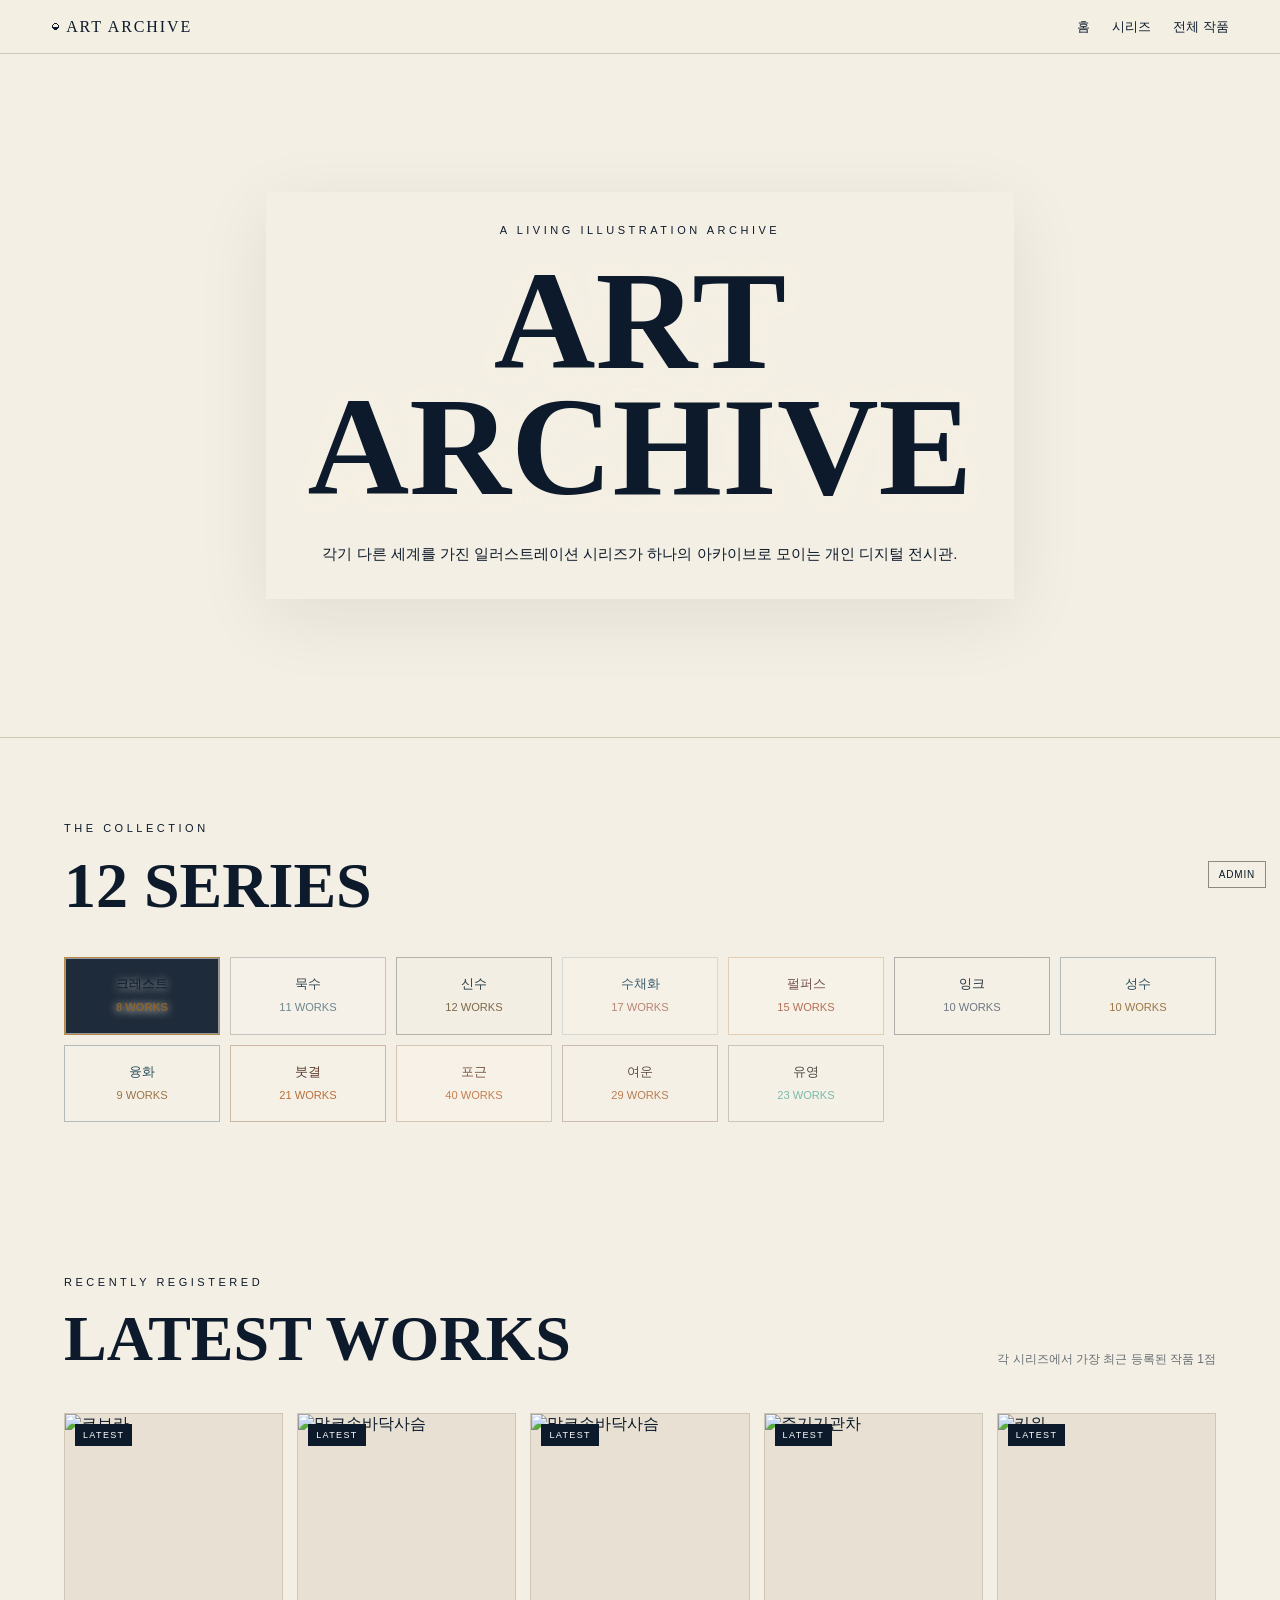
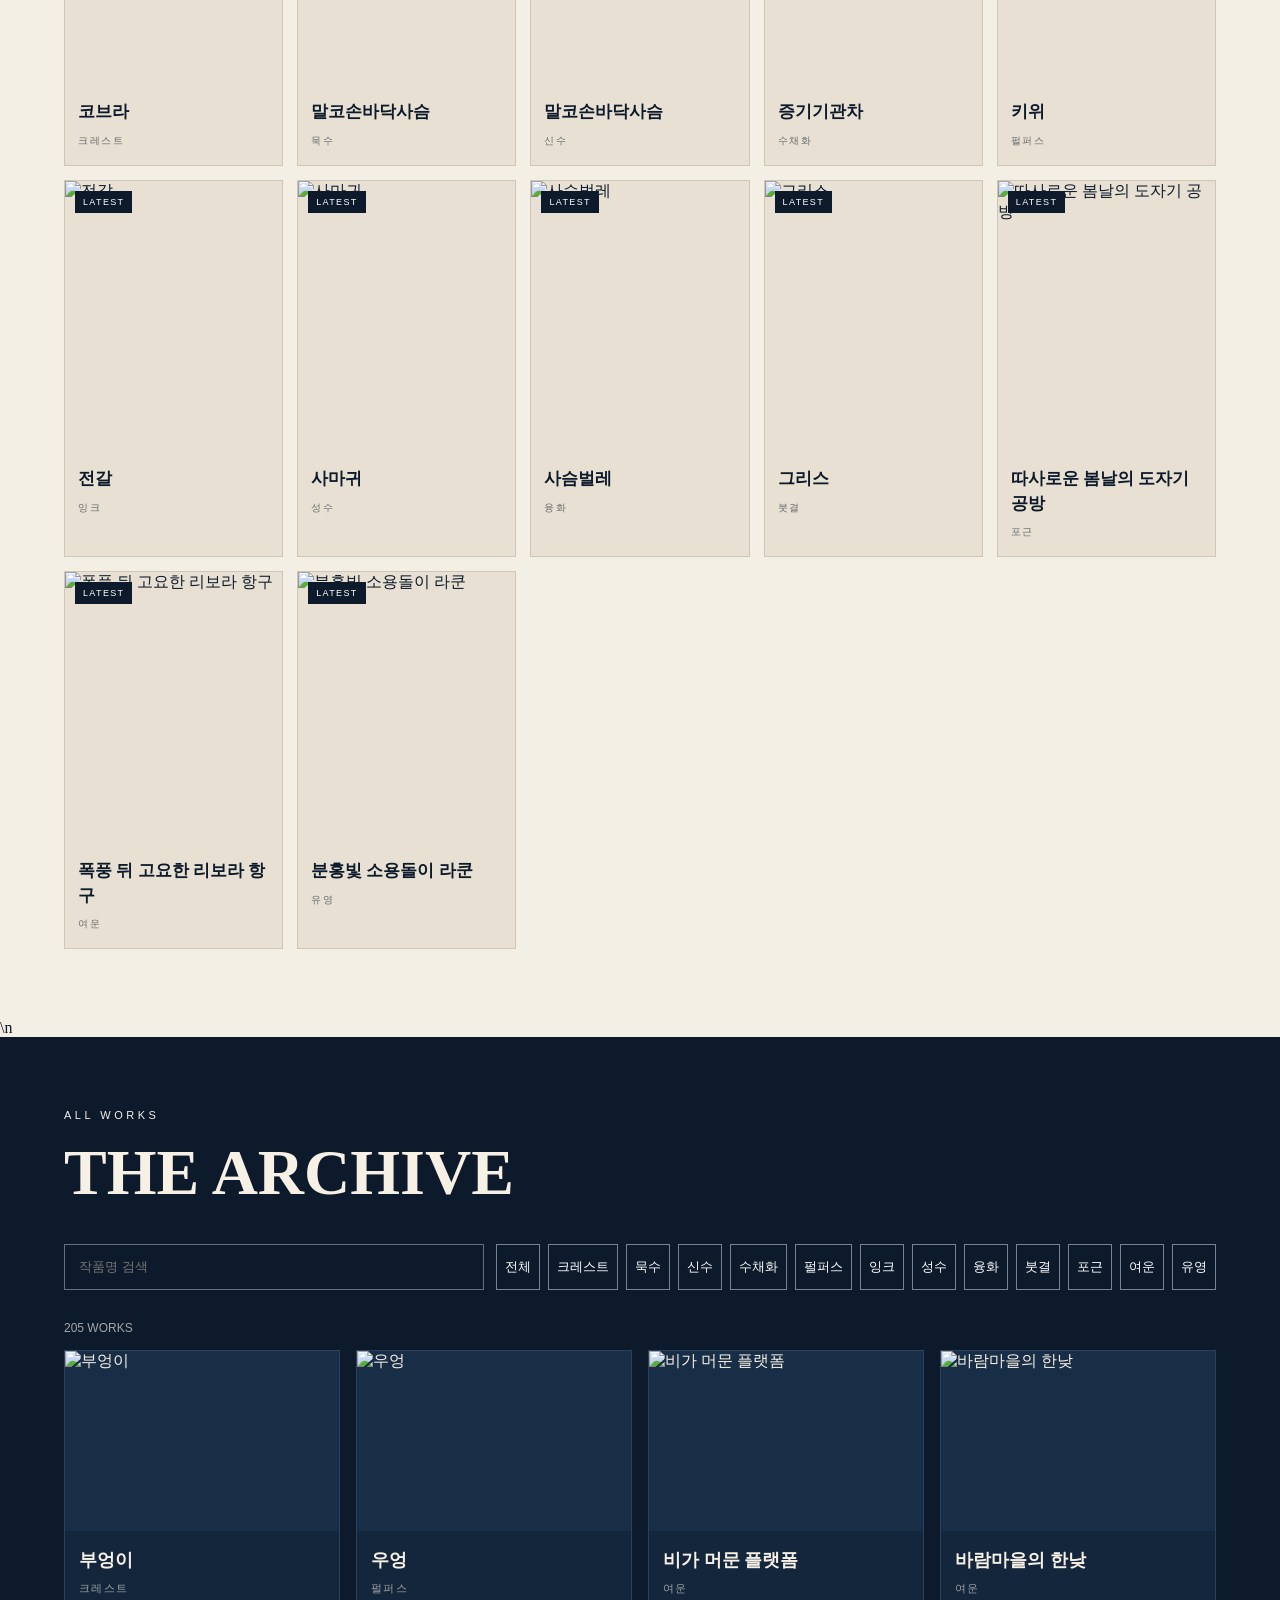
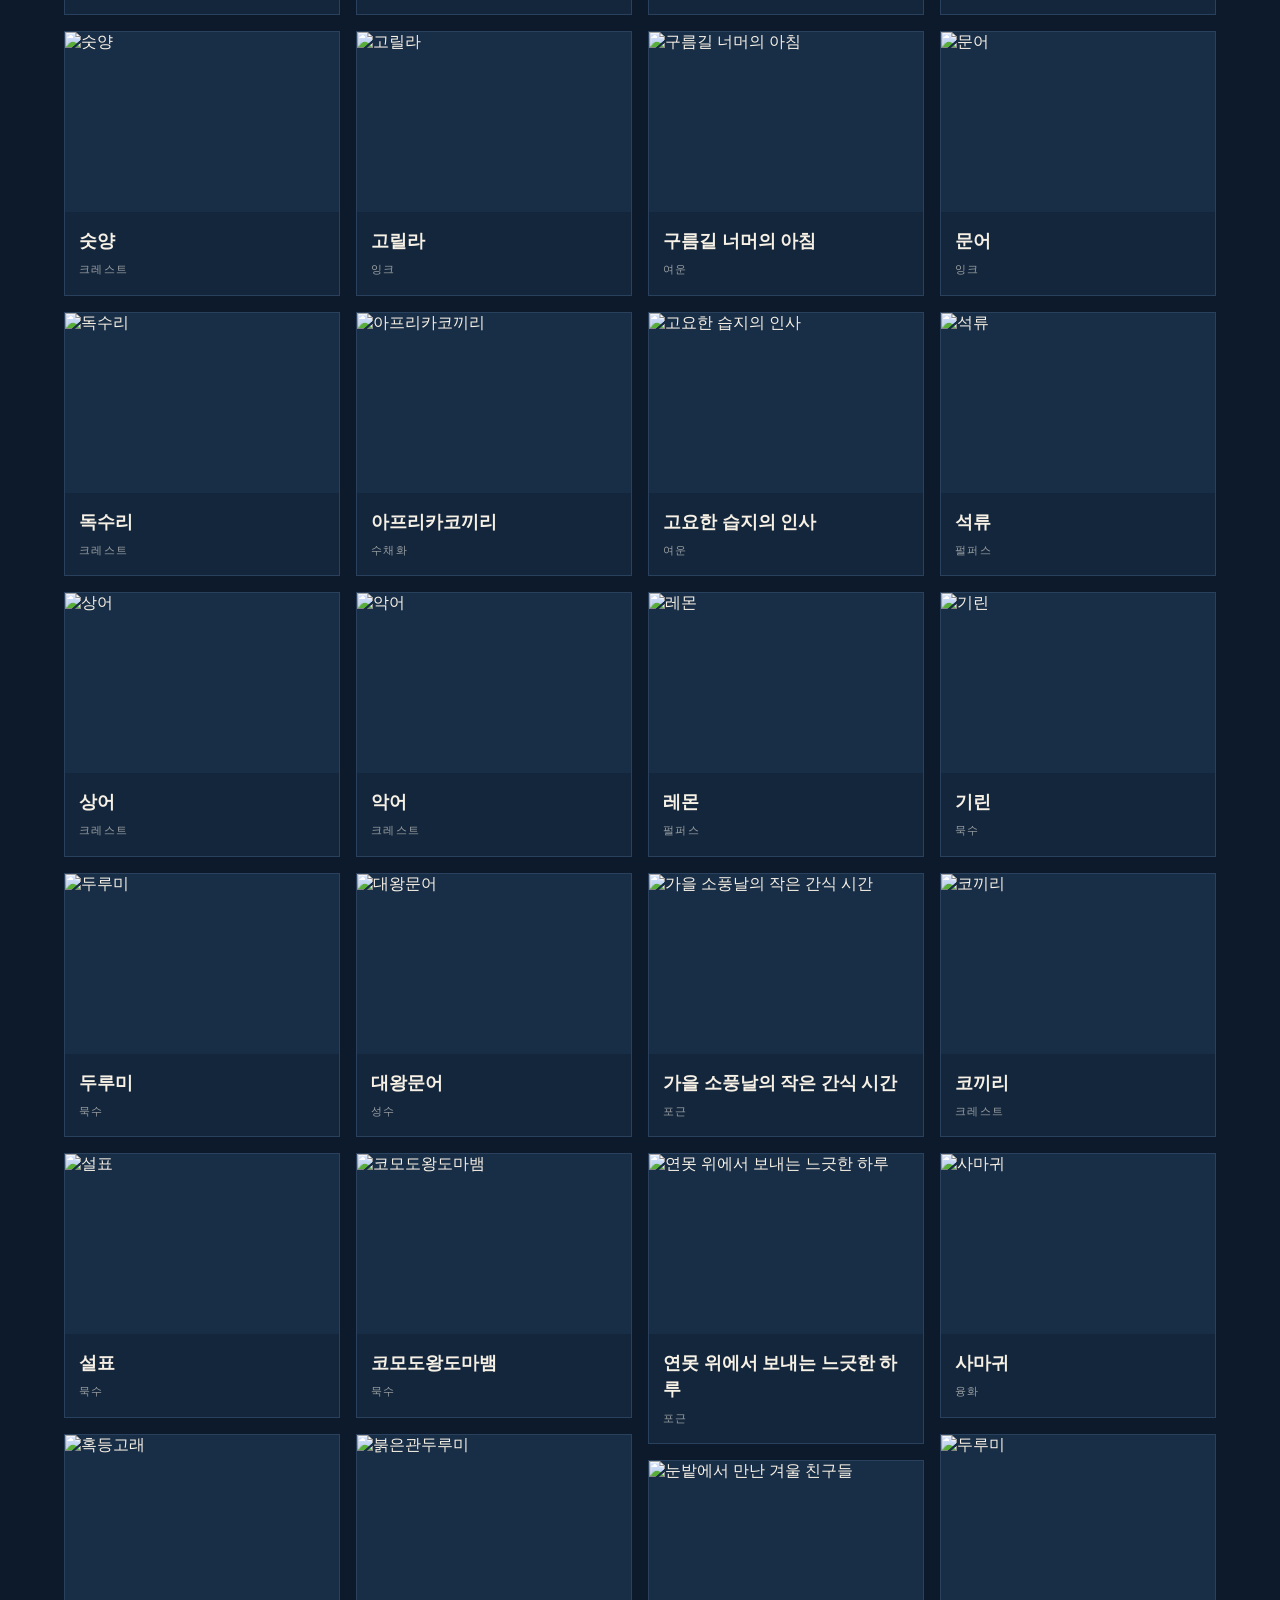
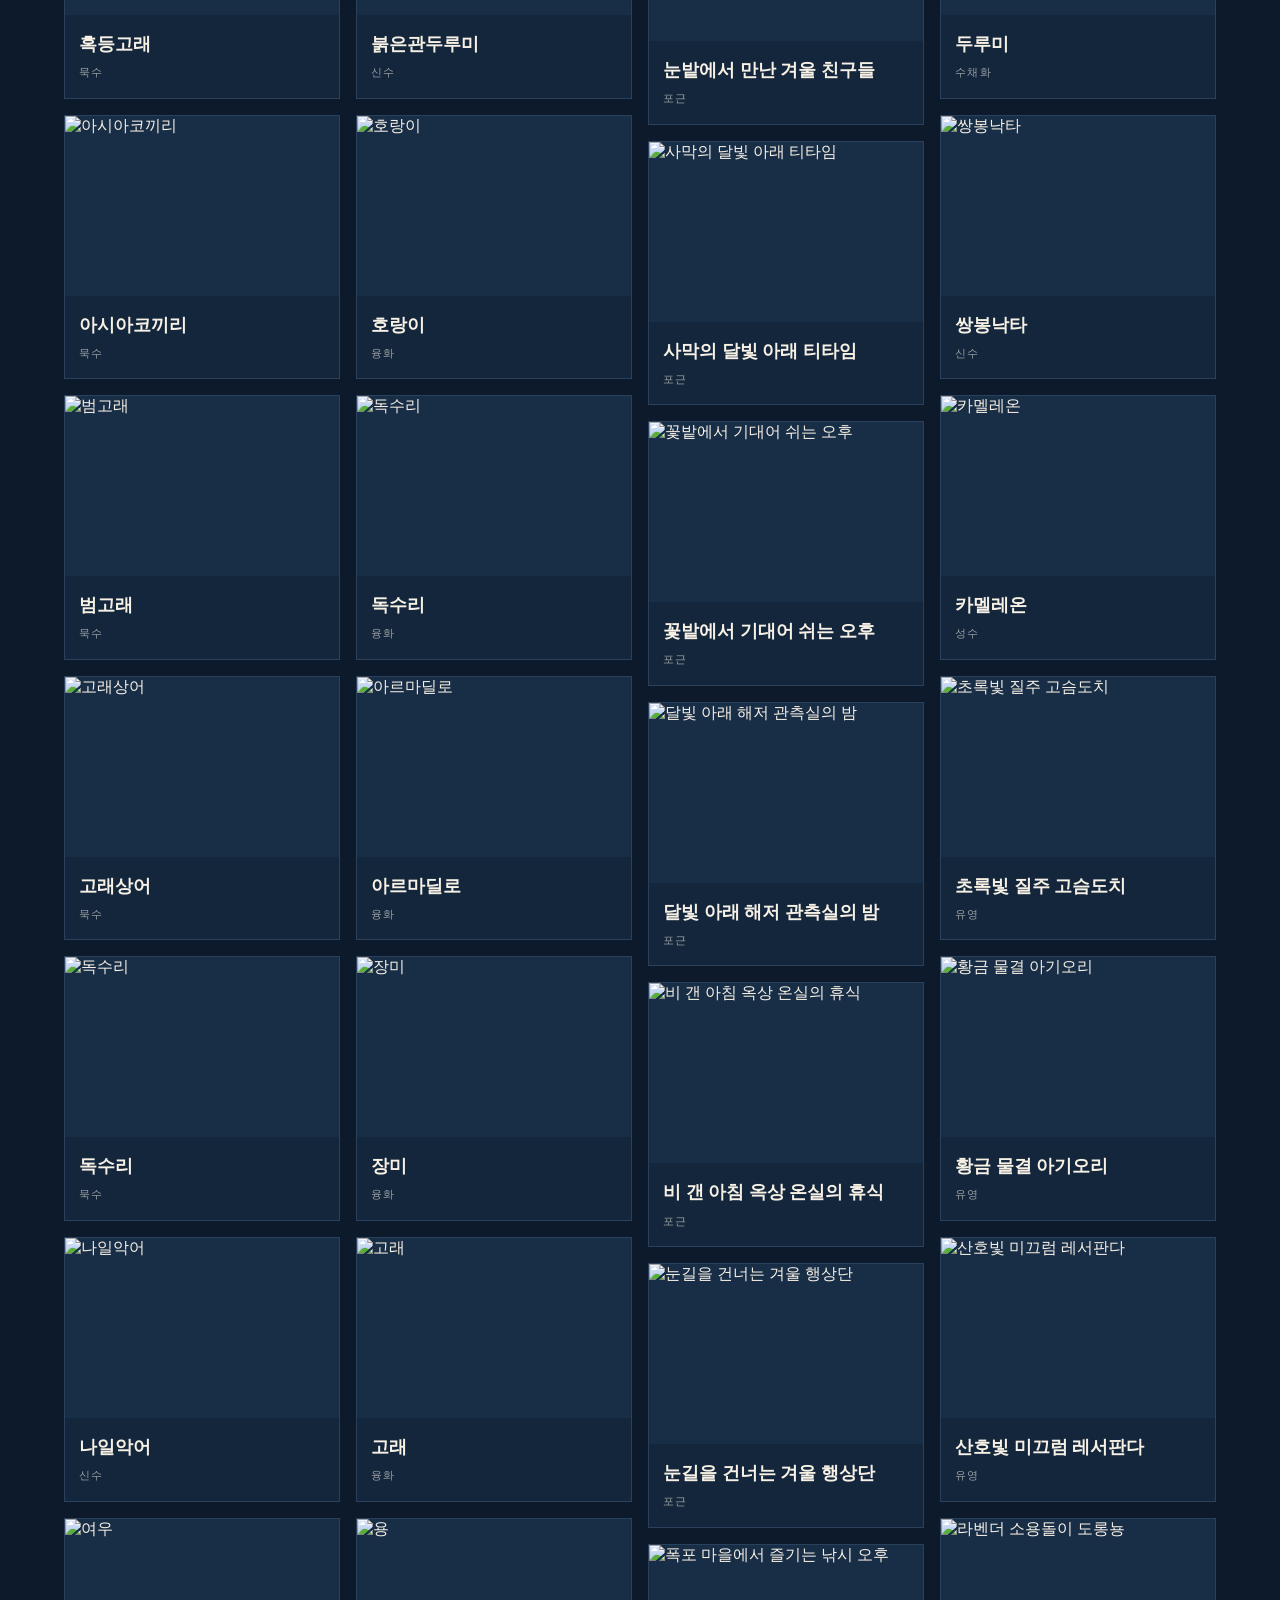
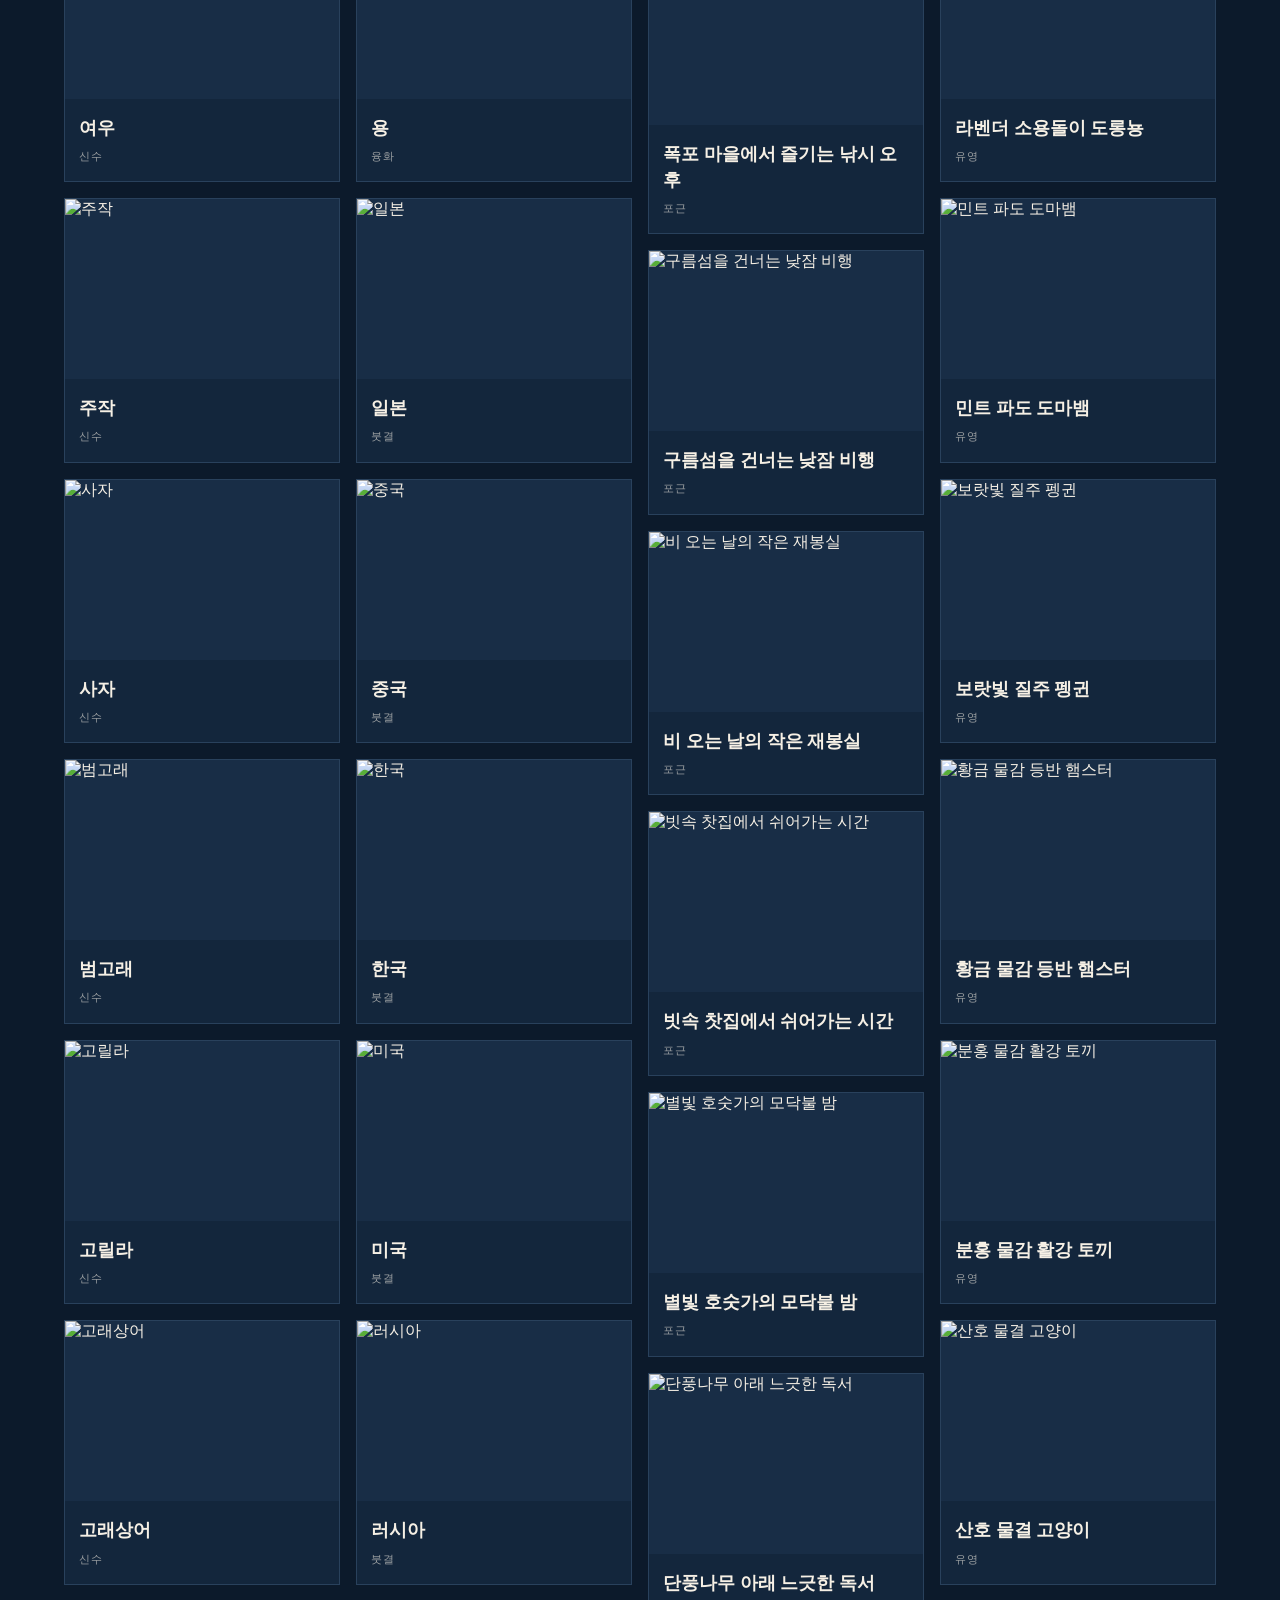
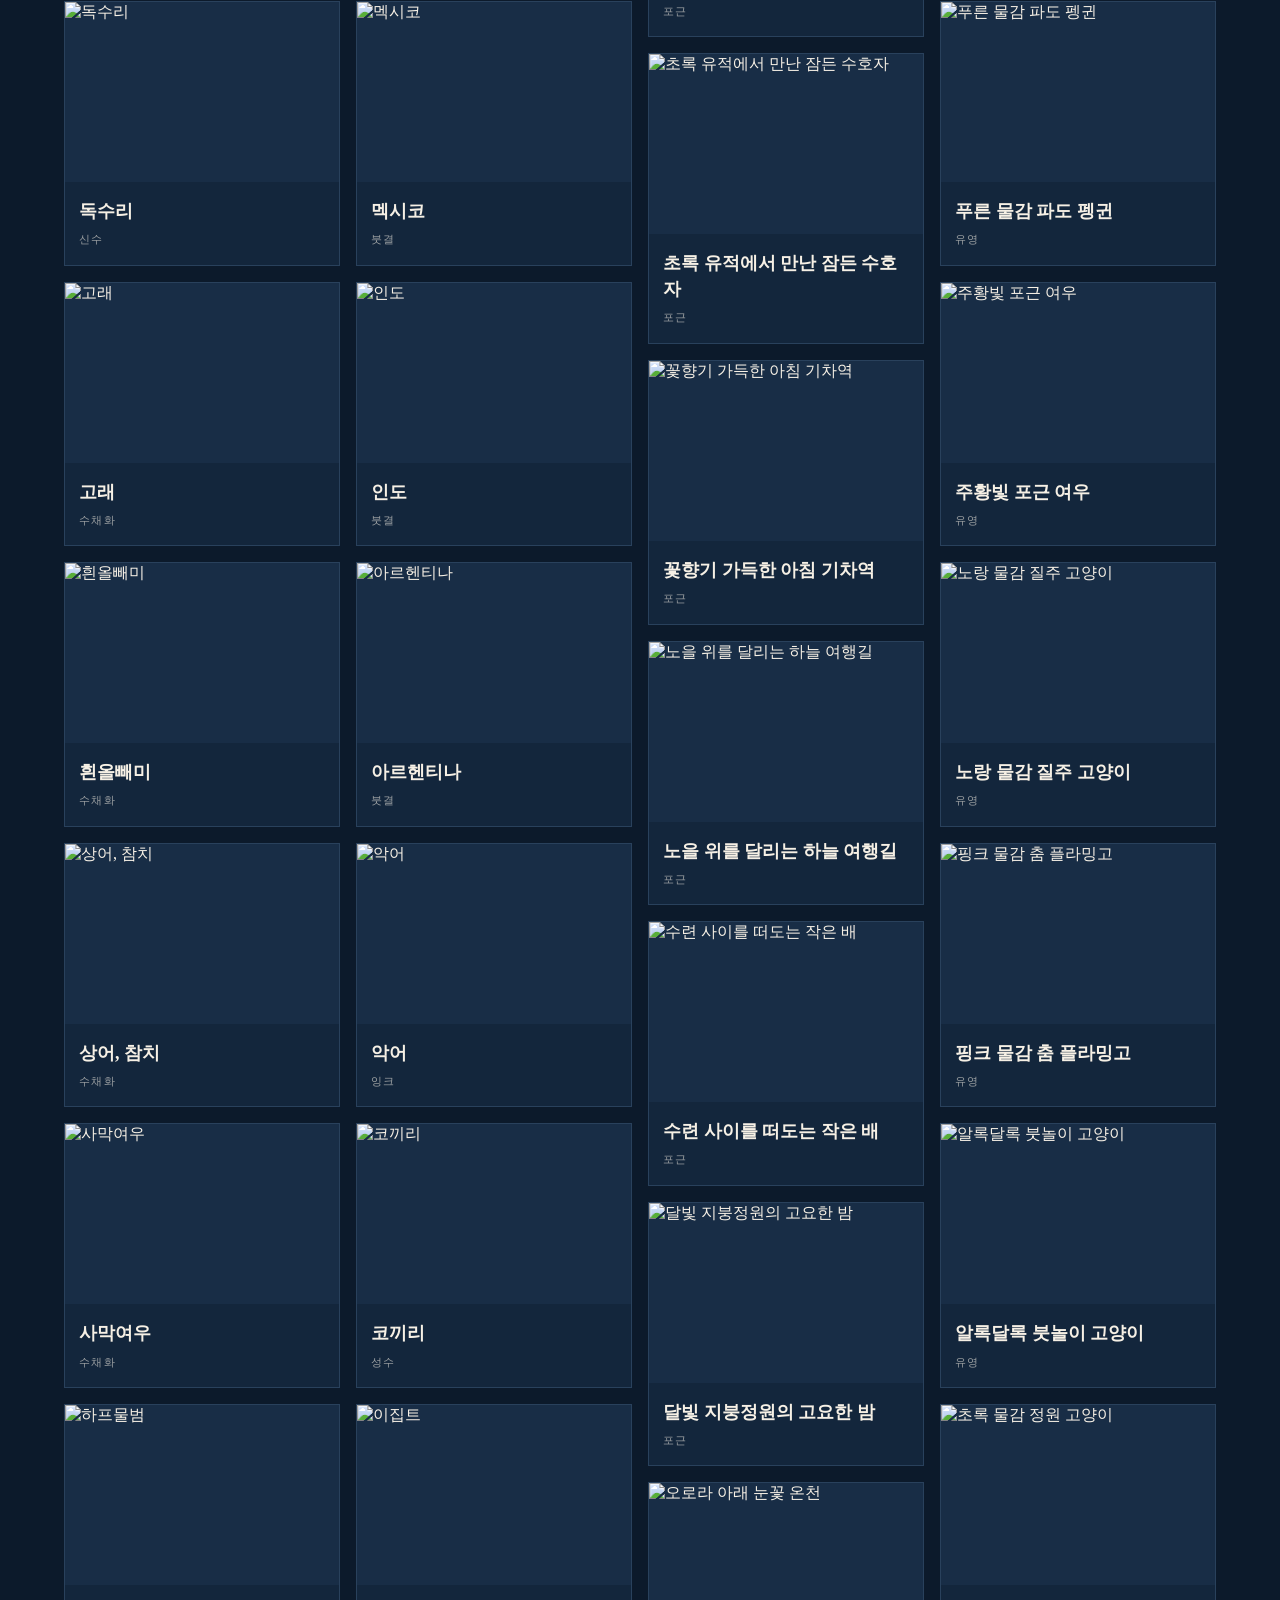
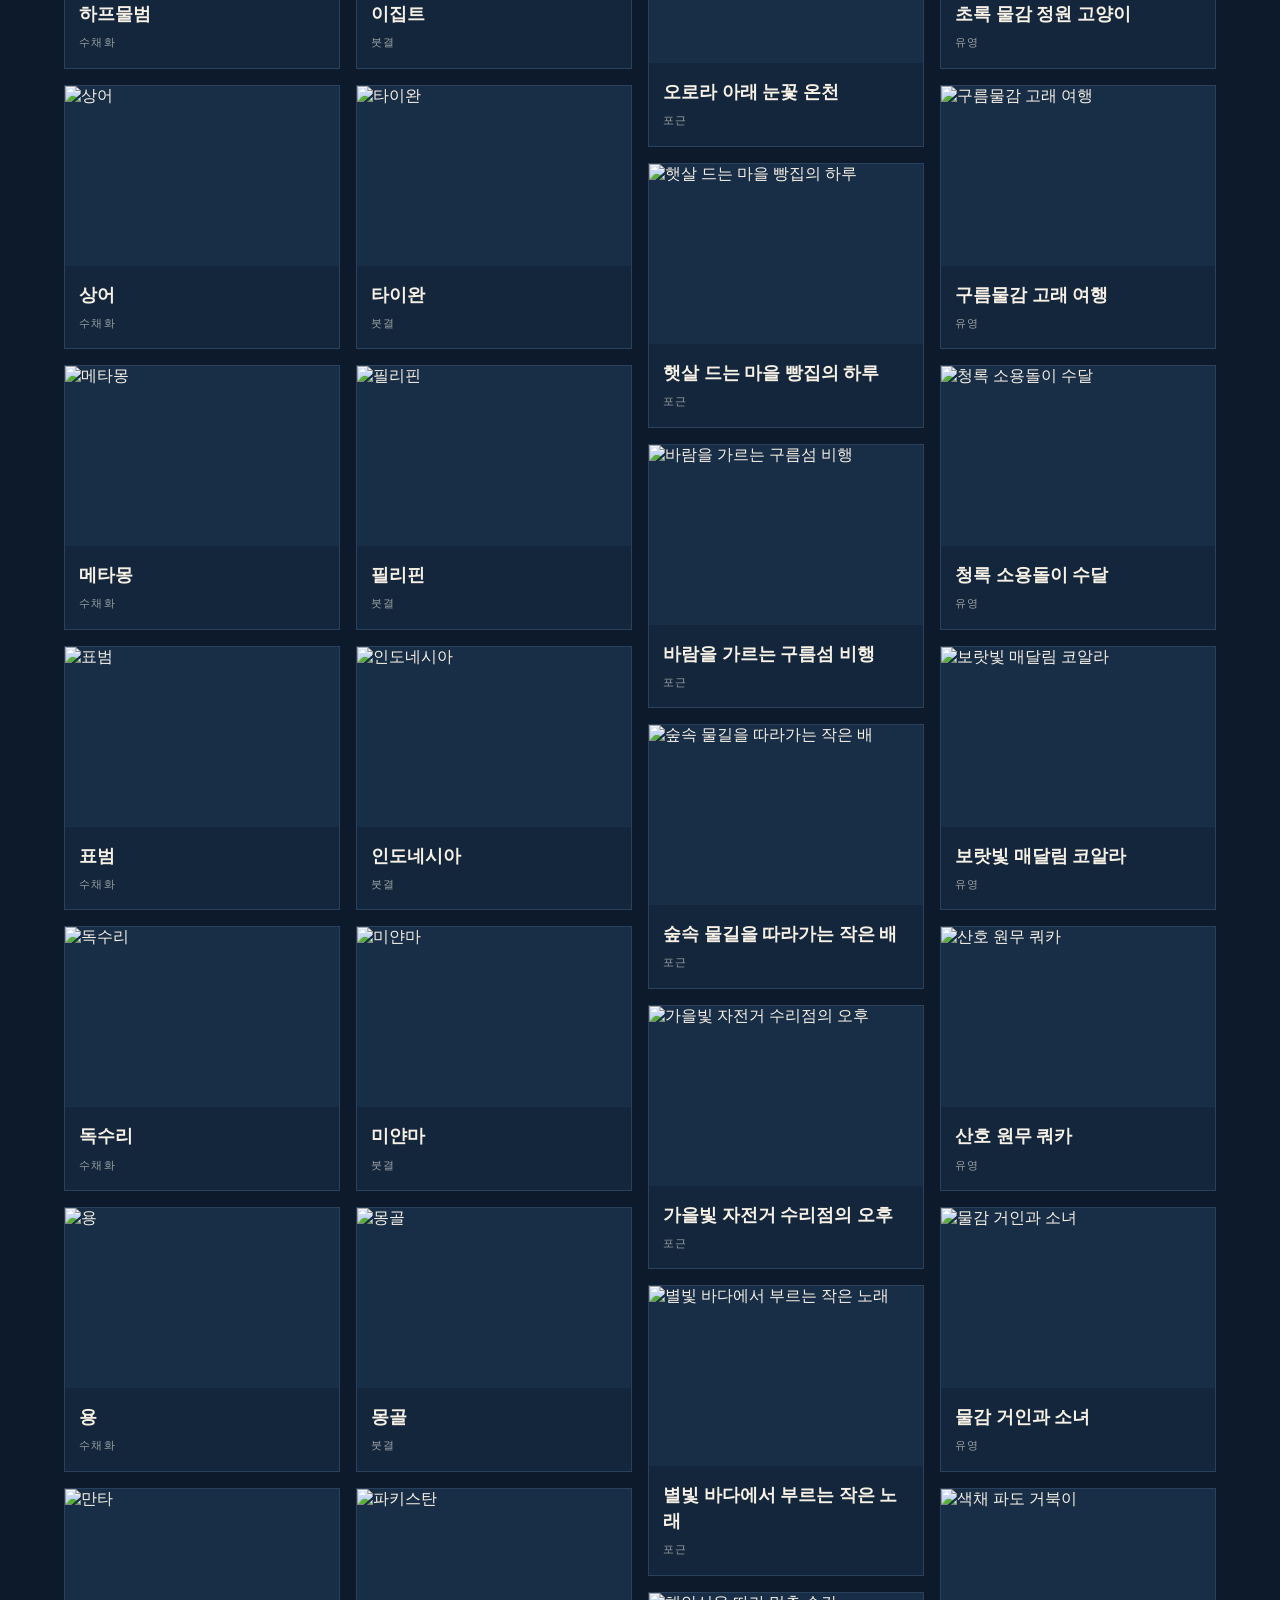
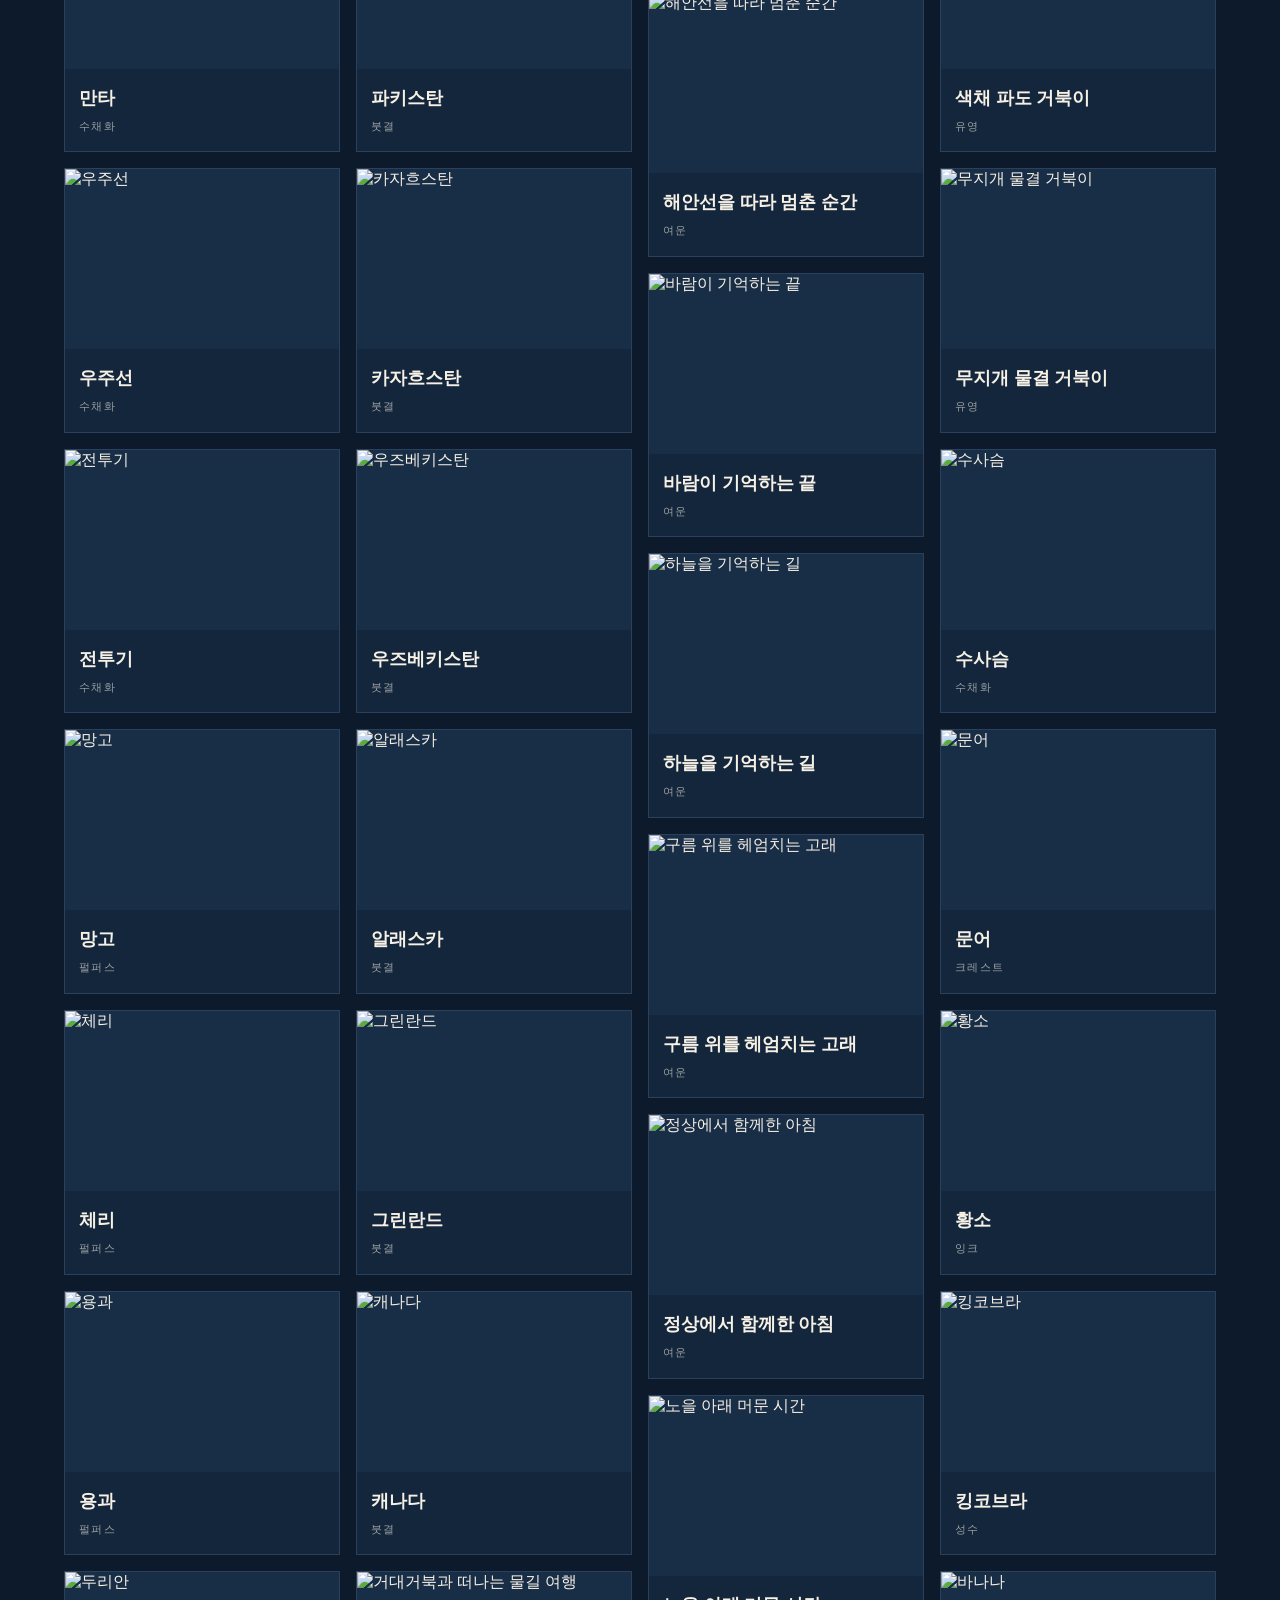
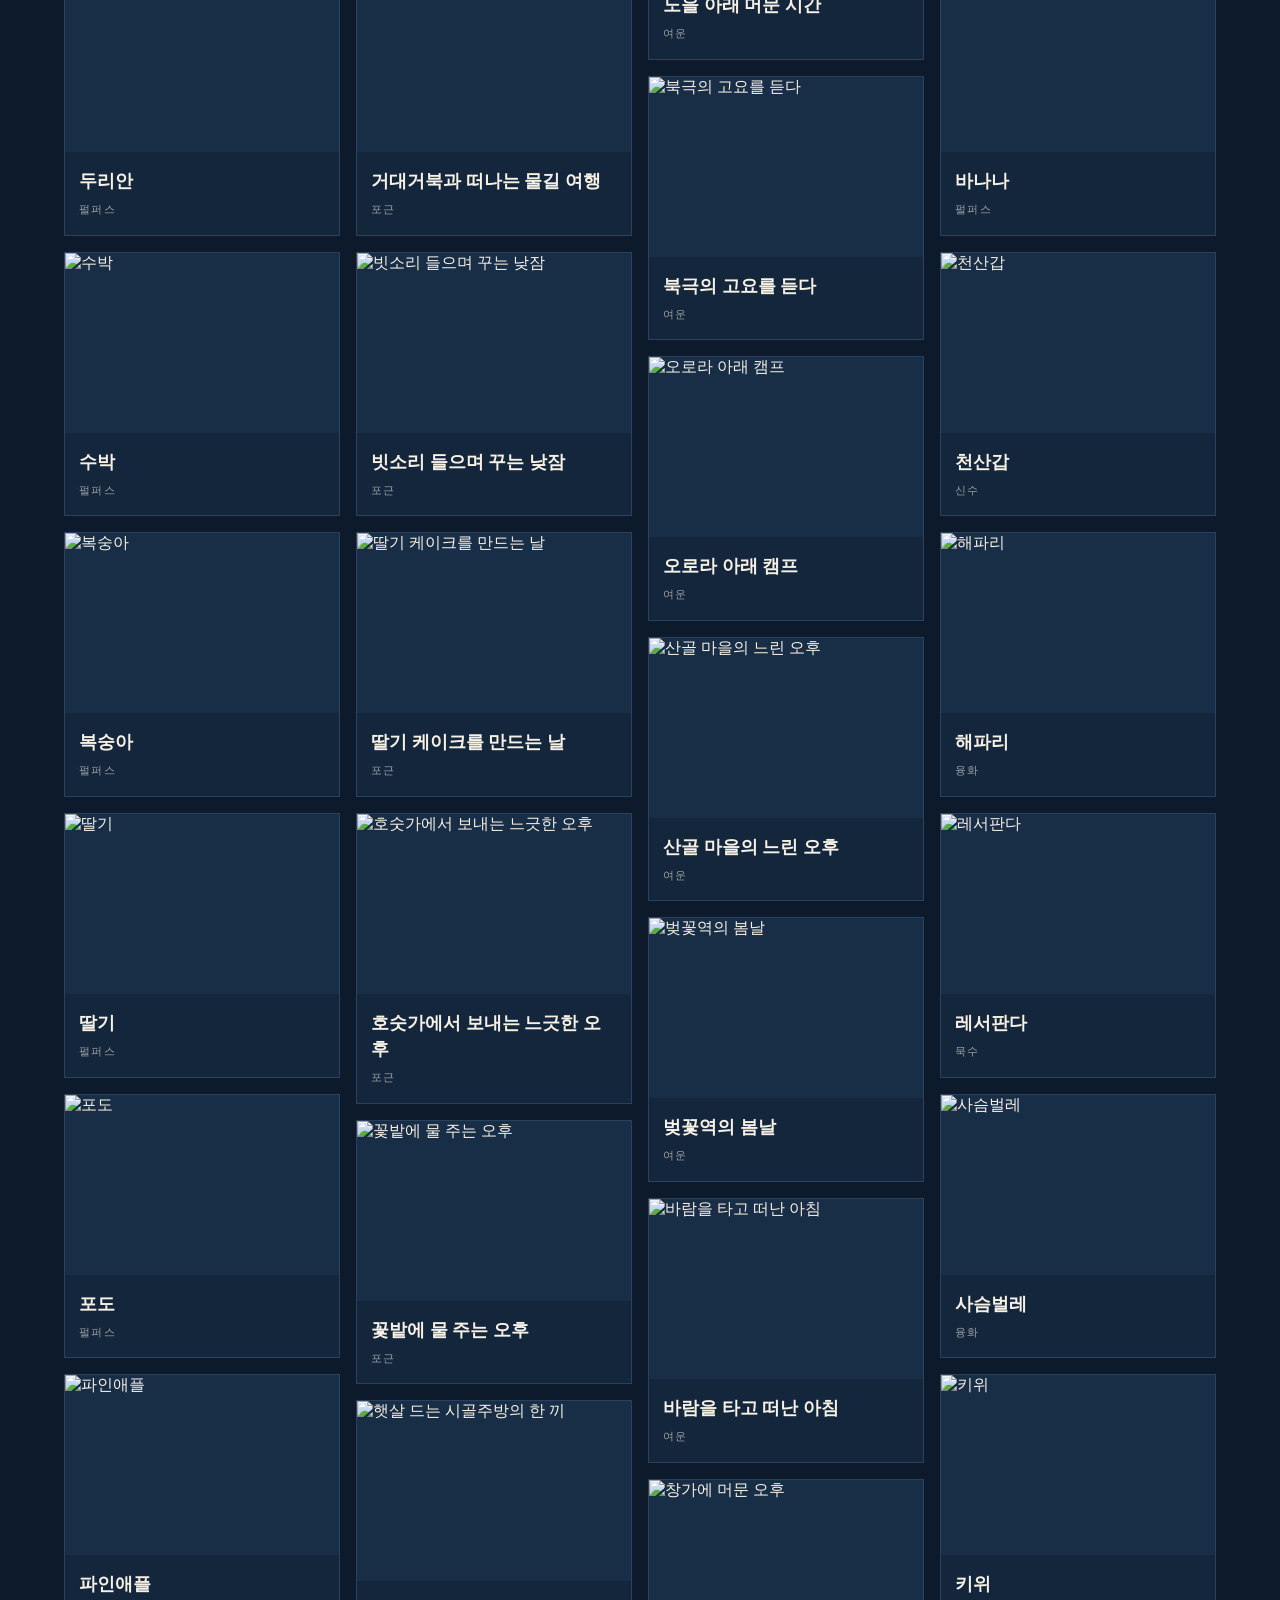
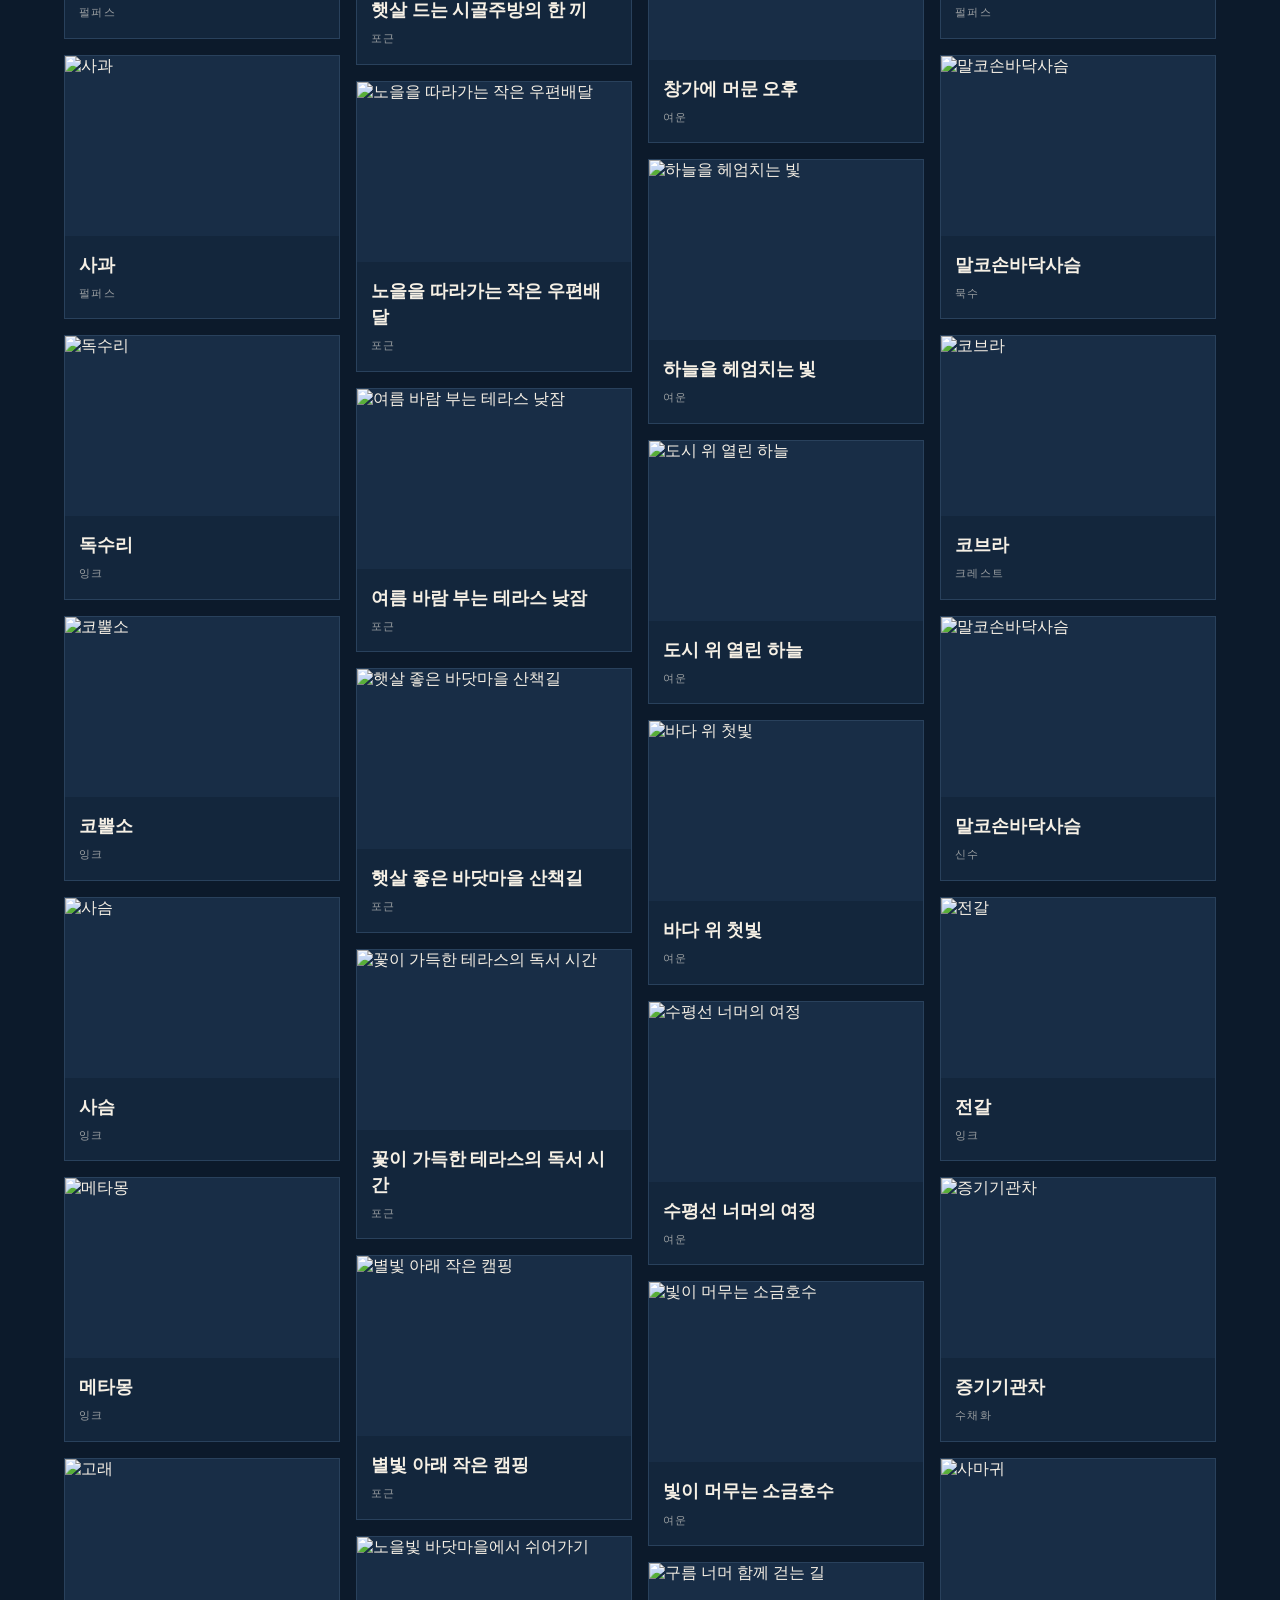
==== index.html @ 65796707 "Split site files without behavior changes" ====
<!doctype html><html lang="ko"><head><meta charset="utf-8"><meta name="viewport" content="width=device-width,initial-scale=1"><title>ART ARCHIVE</title><link rel="stylesheet" href="css/style.css"></head><body>
<header><button class="logo home-logo" id="homeLogo" aria-label="맨 위로 이동">◒ ART ARCHIVE</button><nav class="nav"><a href="#">홈</a><a href="#collection">시리즈</a><a href="#works">전체 작품</a></nav></header>
<section class="hero"><div><div class="eyebrow">A living illustration archive</div><h1>ART<br>ARCHIVE</h1><p>각기 다른 세계를 가진 일러스트레이션 시리즈가 하나의 아카이브로 모이는 개인 디지털 전시관.</p></div></section>
<section class="section" id="collection"><div class="eyebrow">The collection</div><h2 id="seriesCount">0 SERIES</h2><div class="series" id="series"></div></section>
<section class="section" id="latest"><div class="latest-head"><div><div class="eyebrow">Recently registered</div><h2>LATEST WORKS</h2></div><p>각 시리즈에서 가장 최근 등록된 작품 1점</p></div><div class="latest-grid" id="latestGrid"></div></section>\n<section class="section control" id="control" hidden><div class="eyebrow">Automation control</div><h2>USAGE MONITOR</h2><div class="control-grid"><div class="metric"><div class="label">오늘 완성</div><div class="value" id="mDone">—</div><div class="sub">Drive 저장 확인 기준</div></div><div class="metric"><div class="label">생성 요청</div><div class="value" id="mAttempts">—</div><div class="sub">실제 이미지 생성 시도</div></div><div class="metric"><div class="label">재생성</div><div class="value" id="mRegens">—</div><div class="sub" id="mRegenRate">재생성률 —</div></div><div class="metric"><div class="label">1장당 평균 시도</div><div class="value" id="mAvg">—</div><div class="sub">낮을수록 효율적</div></div></div><div class="series-status" id="seriesStatus"></div><p class="status-note" id="statusNote">자동화 상태 데이터를 불러오는 중…</p></section><section class="section dark" id="works"><div class="eyebrow">All works</div><h2>THE ARCHIVE</h2><div class="toolbar"><input id="q" placeholder="작품명 검색"><div class="filters" id="filters"></div></div><p class="count" id="count"></p><div class="gallery" id="gallery"></div></section><footer>ART ARCHIVE · PERSONAL ILLUSTRATION COLLECTION</footer><button class="admin-btn" id="adminBtn">ADMIN</button><div class="admin-modal" id="adminModal" aria-hidden="true"><form class="admin-box" id="adminForm"><div class="eyebrow">Private access</div><h3>ADMIN LOGIN</h3><input id="adminId" autocomplete="username" placeholder="아이디" required><input id="adminPw" type="password" autocomplete="current-password" placeholder="비밀번호" required><div class="admin-actions"><button type="button" id="adminCancel">취소</button><button class="primary" type="submit">로그인</button></div><p class="login-error" id="loginError"></p></form></div><div class="series-view" id="seriesView"><div class="series-view-head"><button class="series-home" id="seriesHome" aria-label="홈으로">◒ ART ARCHIVE</button><button id="seriesClose">← 전체 시리즈</button></div><div class="series-view-hero"><div class="eyebrow">Series collection</div><h2 id="seriesTitle"></h2><p id="seriesDesc"></p><div class="count" id="seriesWorkCount"></div></div><div class="crest-feature" id="crestFeature" hidden></div><div class="series-view-body"><div class="gallery" id="seriesGallery"></div></div></div><div class="lightbox" id="lightbox" aria-hidden="true"><button class="close" aria-label="닫기">×</button><img id="lightboxImg" alt=""><div class="caption" id="lightboxCaption"></div></div>
<script src="js/works.js"></script>
<script src="js/app.js"></script></body></html>
---- css/style.css ----
:root{--ink:#0c1a2b;--paper:#f4efe4;--line:#cfc6b6}*{box-sizing:border-box}html{scroll-behavior:smooth}body{margin:0;background:var(--paper);color:var(--ink);font-family:Georgia,"Noto Serif KR",serif}header{position:sticky;top:0;z-index:5;background:#f4efe4ee;border-bottom:1px solid var(--line);display:flex;justify-content:space-between;align-items:center;padding:18px 5vw}.logo{font-weight:800;letter-spacing:.12em}.nav{display:flex;gap:22px;font:13px Arial,sans-serif}.nav a{color:inherit;text-decoration:none}.hero{min-height:76vh;display:grid;place-items:center;text-align:center;padding:8vw 5vw;border-bottom:1px solid var(--line);position:relative;isolation:isolate;overflow:hidden;background-image:linear-gradient(90deg,rgba(244,239,228,.12),rgba(244,239,228,.46) 50%,rgba(244,239,228,.12)),url("https://drive.google.com/thumbnail?id=1-f5az80yCj2HXUm1eLx2PX10RYWPFJaO&sz=w2400");background-size:cover;background-position:center}.hero:after{content:"";position:absolute;inset:0;z-index:-1;background:linear-gradient(180deg,rgba(244,239,228,.02),rgba(244,239,228,.16))}.hero>div{padding:30px 42px;background:rgba(244,239,228,.58);backdrop-filter:blur(2px);box-shadow:0 18px 70px rgba(12,26,43,.08)}.hero h1{font-size:clamp(60px,11vw,150px);line-height:.8;margin:0;text-shadow:0 2px 18px rgba(244,239,228,.85)}.hero p{max-width:680px;font:15px/1.8 Arial,sans-serif}.eyebrow{font:11px Arial,sans-serif;letter-spacing:.28em;text-transform:uppercase}.section{padding:70px 5vw}.section h2{font-size:clamp(32px,5vw,64px);margin:8px 0 30px}.series{display:grid;grid-template-columns:repeat(7,1fr);gap:10px}.series button,.filters button{border:1px solid var(--ink);background:transparent;padding:13px 8px;cursor:pointer;color:var(--ink)}.series button:hover,.filters button.active{background:var(--ink);color:white}.dark{background:var(--ink);color:#f6f0e5}.toolbar{display:flex;gap:12px;flex-wrap:wrap;margin:0 0 28px}.toolbar input{flex:1;min-width:220px;padding:14px;border:1px solid #647080;background:transparent;color:white}.filters{display:flex;gap:8px;flex-wrap:wrap}.filters button{border-color:#788392;color:white}.gallery{columns:4 260px;column-gap:16px}.card{break-inside:avoid;margin:0 0 16px;background:#13263c;border:1px solid #29415c;overflow:hidden}.card img{width:100%;display:block;min-height:180px;background:#182d46;object-fit:cover}.meta{padding:14px}.meta b{font-size:18px}.meta small{display:block;margin-top:6px;opacity:.6;font:11px Arial,sans-serif;letter-spacing:.12em}.count{opacity:.65;font:12px Arial,sans-serif}.control{background:#081421;color:#f6f0e5}.control-grid{display:grid;grid-template-columns:repeat(4,1fr);gap:14px;margin-top:28px}.metric{border:1px solid #29415c;background:#0d2034;padding:20px;min-height:118px}.metric .label{font:11px Arial,sans-serif;letter-spacing:.12em;opacity:.6}.metric .value{font:700 clamp(24px,3vw,42px) Arial,sans-serif;margin-top:14px}.metric .sub{font:11px/1.5 Arial,sans-serif;opacity:.55;margin-top:8px}.usage-bars{display:grid;grid-template-columns:1fr 1fr;gap:14px;margin-top:14px}.usage-card{border:1px solid #29415c;padding:20px;background:#0d2034}.bar{height:8px;background:#20354b;margin-top:12px;overflow:hidden}.bar>i{display:block;height:100%;background:#f6f0e5;width:0}.series-status{margin-top:14px;display:grid;grid-template-columns:repeat(7,1fr);gap:8px}.series-stat{border:1px solid #29415c;padding:14px;font:12px Arial,sans-serif}.series-stat b{display:block;font:700 15px Arial,sans-serif;margin-bottom:10px}.status-note{font:12px/1.7 Arial,sans-serif;opacity:.6;margin-top:18px}footer{position:relative;padding:35px 5vw;text-align:center;font:11px Arial,sans-serif;letter-spacing:.16em}.admin-btn{position:fixed;right:14px;bottom:12px;z-index:40;border:1px solid #8f897e;background:#f4efe4dd;color:#0c1a2b;padding:7px 10px;font:10px Arial,sans-serif;letter-spacing:.08em;cursor:pointer}.admin-modal{position:fixed;inset:0;z-index:120;background:#07111dcc;display:none;align-items:center;justify-content:center;padding:20px}.admin-modal.open{display:flex}.admin-box{width:min(360px,100%);background:#f4efe4;color:#0c1a2b;border:1px solid #cfc6b6;padding:28px}.admin-box h3{margin:0 0 20px;font-size:28px}.admin-box input{width:100%;padding:12px;margin:0 0 10px;border:1px solid #bcb3a4;background:white}.admin-actions{display:flex;gap:8px;margin-top:8px}.admin-actions button{flex:1;padding:11px;border:1px solid #0c1a2b;background:transparent;cursor:pointer}.admin-actions .primary{background:#0c1a2b;color:white}.login-error{min-height:18px;margin:10px 0 0;color:#9c2d2d;font:12px Arial,sans-serif}.notice{font:12px/1.6 Arial,sans-serif;opacity:.65}.empty{padding:80px 0;text-align:center;opacity:.7}@media(max-width:900px){.series{grid-template-columns:repeat(2,1fr)}.nav{display:none}.control-grid{grid-template-columns:repeat(2,1fr)}.usage-bars{grid-template-columns:1fr}.series-status{grid-template-columns:repeat(2,1fr)}}.card img{cursor:zoom-in}.lightbox{position:fixed;inset:0;z-index:100;background:rgba(3,10,18,.94);display:none;align-items:center;justify-content:center;padding:28px}.lightbox.open{display:flex}.lightbox img{max-width:95vw;max-height:90vh;object-fit:contain;box-shadow:0 20px 70px #000}.lightbox .close{position:absolute;right:22px;top:18px;border:0;background:transparent;color:white;font-size:42px;cursor:pointer}.lightbox .caption{position:absolute;bottom:16px;color:white;font:13px Arial,sans-serif;letter-spacing:.08em}.latest-grid{display:grid;grid-template-columns:repeat(5,1fr);gap:14px}.latest-card{position:relative;overflow:hidden;background:#e8e0d2;border:1px solid var(--line);cursor:zoom-in}.latest-card img{width:100%;aspect-ratio:4/5;display:block;object-fit:cover;transition:transform .35s}.latest-card:hover img{transform:scale(1.025)}.latest-meta{padding:12px 13px 14px}.latest-meta b{display:block;font-size:17px}.latest-meta small{font:10px Arial,sans-serif;letter-spacing:.16em;opacity:.58}.latest-badge{position:absolute;top:10px;left:10px;background:var(--ink);color:#fff;padding:6px 8px;font:9px Arial,sans-serif;letter-spacing:.15em}.latest-head{display:flex;align-items:end;justify-content:space-between;gap:20px}.latest-head p{font:12px Arial,sans-serif;opacity:.6;margin-bottom:34px}@media(max-width:1000px){.latest-grid{grid-template-columns:repeat(2,1fr)}}@media(max-width:560px){.latest-grid{grid-template-columns:1fr}}.series-view{position:fixed;inset:0;z-index:90;background:var(--paper);display:none;overflow:auto}.series-view.open{display:block}.series-view-head{position:sticky;top:0;z-index:2;background:#f4efe4ee;backdrop-filter:blur(8px);border-bottom:1px solid var(--line);padding:18px 5vw;display:flex;align-items:center;justify-content:space-between}.series-view-head button{border:1px solid var(--ink);background:transparent;padding:9px 14px;cursor:pointer}.series-view-hero{padding:70px 5vw 42px;border-bottom:1px solid var(--line)}.series-view-hero h2{font-size:clamp(52px,9vw,120px);line-height:.85;margin:8px 0 22px}.series-view-hero p{max-width:760px;font:14px/1.8 Arial,sans-serif;opacity:.72}.series-view-body{padding:42px 5vw 80px}.series-view-body .gallery{columns:4 260px}.series button{position:relative}.series-view-body .card .meta{background:#13263c;color:#f6f0e5}.series-view-body .card .meta b{color:#fff}.series-view-body .card .meta small{color:#d9e1e8;opacity:.78}.latest-meta{color:var(--ink)}.series-home{border:0!important;background:transparent!important;padding:0!important;font:800 16px Georgia,"Noto Serif KR",serif;letter-spacing:.12em;color:var(--ink);cursor:pointer}.series-home:hover{opacity:.6}.series-view-hero{padding-top:82px;padding-bottom:54px}.series-view-hero .eyebrow{margin-bottom:24px}.series-view-hero h2{line-height:1.05!important;margin:0 0 34px!important;padding:4px 0 8px}.series-view-hero p{margin:0 0 24px;line-height:2!important}.series-view-hero .count{margin-top:8px}/* Global typography rhythm */
.hero .eyebrow,.section>.eyebrow,.latest-head .eyebrow,.series-view-hero .eyebrow{line-height:1.6;letter-spacing:.32em}
.hero h1{line-height:.9!important;margin:18px 0 28px!important}
.hero p{line-height:2!important;margin:0 auto}
.section h2,.latest-head h2{line-height:1.05;margin-top:14px;margin-bottom:38px}
#collection{padding-top:82px;padding-bottom:82px}
#collection .series{margin-top:10px}
.series button{line-height:1.5;padding-top:16px;padding-bottom:16px}
.series button small{display:inline-block;margin-top:5px;line-height:1.5}
.latest-head{margin-bottom:28px}
.latest-head h2{margin-bottom:12px}
.latest-head p{line-height:1.8;margin-bottom:14px}
.latest-meta{padding-top:15px;padding-bottom:17px}
.latest-meta b{line-height:1.45;margin-bottom:5px}
.latest-meta small{line-height:1.5}
#works h2{margin-bottom:38px}
.meta{padding-top:16px;padding-bottom:17px}
.meta b{display:block;line-height:1.45;margin-bottom:7px}
.meta small{line-height:1.5;margin-top:0}
.count{line-height:1.7}
footer{line-height:1.8}.home-logo{border:0;background:transparent;padding:0;color:inherit;cursor:pointer;font:inherit}.home-logo:hover{opacity:.6}.series-view.crest-mode{background:#f7f3e9}.crest-mode .series-view-hero{position:relative;border-bottom:0;padding-bottom:30px}.crest-mode .series-view-hero:after{content:"";position:absolute;left:5vw;right:5vw;bottom:0;height:1px;background:#c9bda8}.crest-mode #seriesTitle{font-family:Georgia,serif;letter-spacing:.02em}.crest-mode #seriesDesc{max-width:560px}.crest-feature{padding:18px 5vw 54px;display:grid;grid-template-columns:minmax(260px,.8fr) minmax(360px,1.2fr);gap:5vw;align-items:center;border-bottom:1px solid var(--line)}.crest-feature[hidden]{display:none}.crest-feature-copy .eyebrow{margin-bottom:18px}.crest-feature-copy h3{font-size:clamp(30px,4vw,58px);margin:0 0 18px;line-height:1}.crest-feature-copy p{font:13px/2 Arial,sans-serif;opacity:.65}.crest-feature-art{position:relative;padding:30px}.crest-feature-art:before{content:"";position:absolute;inset:4%;border:1px solid #c8b99e;transform:rotate(45deg);opacity:.45}.crest-feature-art img{position:relative;width:100%;aspect-ratio:1/1;object-fit:contain;display:block}.crest-mode .series-view-body{padding-top:54px}.crest-mode .series-view-body:before{content:"CREST ARCHIVE";display:block;margin-bottom:26px;font:11px Arial,sans-serif;letter-spacing:.3em}@media(max-width:760px){.crest-feature{grid-template-columns:1fr}.crest-feature-art{order:-1;padding:12px 28px}}.series button[data-series="크레스트"]{overflow:hidden;background:#0c1a2b;color:#f7f3e9;border-color:#0c1a2b;position:relative}.series button[data-series="크레스트"]:before,.series button[data-series="크레스트"]:after{content:"";position:absolute;width:42px;height:42px;border:1px solid #c89b55;transform:rotate(45deg);opacity:.65}.series button[data-series="크레스트"]:before{left:-27px;top:17px}.series button[data-series="크레스트"]:after{right:-27px;top:17px}.series button[data-series="크레스트"] small{color:#d7b06c}.crest-mode .series-view-head{border-bottom-color:#c8b99e}.crest-mode .series-view-hero{min-height:390px;background:radial-gradient(circle at 72% 46%,rgba(200,155,85,.12),transparent 28%),linear-gradient(135deg,transparent 48%,rgba(12,26,43,.025) 49%,rgba(12,26,43,.025) 51%,transparent 52%)}.crest-mode .series-view-hero:before{content:"✦";position:absolute;right:9vw;top:84px;font-size:84px;color:#b88945;opacity:.75}.crest-mode #seriesTitle{font-size:clamp(76px,11vw,150px);text-transform:uppercase}.crest-mode #seriesTitle:after{content:"CREST";display:block;margin-top:18px;font:10px Arial,sans-serif;letter-spacing:.52em;color:#a17b45}.crest-mode #seriesDesc{font-size:14px;line-height:2.05}.crest-mode #seriesWorkCount{margin-top:28px;letter-spacing:.24em;color:#9a7440}.crest-feature-copy{position:relative}.crest-feature-copy:before{content:"SERIES 01";display:block;margin-bottom:28px;font:10px Arial,sans-serif;letter-spacing:.34em;color:#a17b45}.crest-feature-art{background:radial-gradient(circle,#fff 0,#f7f3e9 68%)}.crest-feature-art:after{content:"";position:absolute;inset:13%;border:1px solid rgba(12,26,43,.12);border-radius:50%}.crest-feature-art img{z-index:1}.crest-mode .card{background:#f7f3e9;border-color:#c8b99e}.crest-mode .card .meta{background:#0c1a2b;color:#fff}.crest-mode .card .meta small{color:#d7b06c}/* Crest visual skin */
.crest-mode{background:#f7f2e7!important;background-image:url("https://drive.google.com/thumbnail?id=1RxUahVTis8FA5v8V6onXy1O6YoqGblCf&sz=w2400")!important;background-repeat:no-repeat!important;background-position:top center!important;background-size:100% auto!important}
.crest-mode .series-view-head{background:rgba(248,244,235,.78);backdrop-filter:blur(8px)}
.crest-mode .series-view-hero{background:transparent!important;min-height:520px;padding-top:110px;padding-left:8vw}
.crest-mode .series-view-hero:before,.crest-mode .series-view-hero:after{display:none!important}
.crest-mode #seriesTitle{max-width:42%;font-size:clamp(72px,10vw,145px)}
.crest-mode #seriesDesc{max-width:36%;background:rgba(248,244,235,.62);padding:12px 16px 12px 0}
.crest-mode #seriesWorkCount{max-width:36%}
.crest-mode .crest-feature{background:transparent;border-bottom:0;min-height:620px;padding:0 8vw 70px;grid-template-columns:.72fr 1.28fr}
.crest-mode .crest-feature-copy{align-self:start;padding-top:55px}
.crest-mode .crest-feature-art{background:rgba(248,244,235,.34);padding:48px}
.crest-mode .crest-feature-art:before{border-color:#b58b4c}.crest-mode .crest-feature-art:after{border-color:rgba(181,139,76,.28)}
.crest-mode .series-view-body{background:rgba(248,244,235,.93);border-top:1px solid rgba(181,139,76,.35)}
@media(max-width:760px){.crest-mode{background-size:auto 1250px}.crest-mode .series-view-hero{min-height:auto;padding:72px 7vw 38px}.crest-mode #seriesTitle,.crest-mode #seriesDesc,.crest-mode #seriesWorkCount{max-width:100%}.crest-mode .crest-feature{min-height:auto;padding:20px 7vw 55px}.crest-mode .crest-feature-art{padding:24px}}/* Crest single-screen showcase */
@media(min-width:761px){
.crest-mode{background-size:auto 100vh!important;background-position:center top!important;background-attachment:fixed!important}
.crest-mode .series-view-head{height:58px;padding:10px 4vw}
.crest-mode .series-view-hero{height:31vh!important;min-height:0!important;padding:7vh 7vw 1.5vh!important;box-sizing:border-box}
.crest-mode .series-view-hero .eyebrow{margin-bottom:8px;font-size:9px}
.crest-mode #seriesTitle{font-size:clamp(50px,6.2vw,88px)!important;line-height:.82!important;margin:0 0 12px!important}
.crest-mode #seriesTitle:after{margin-top:9px;font-size:8px}
.crest-mode #seriesDesc{font-size:11px!important;line-height:1.65!important;max-width:31%!important;padding:5px 10px 5px 0!important;margin-bottom:5px!important}
.crest-mode #seriesWorkCount{font-size:10px;line-height:1.2!important;margin-top:8px!important}
.crest-mode .crest-feature{height:44vh!important;min-height:0!important;padding:0 7vw 1vh!important;grid-template-columns:.72fr 1.28fr!important;gap:4vw!important;box-sizing:border-box}
.crest-mode .crest-feature-copy{padding-top:2vh!important}
.crest-mode .crest-feature-copy:before{margin-bottom:9px!important;font-size:8px}
.crest-mode .crest-feature-copy h3{font-size:clamp(24px,3vw,42px)!important;margin-bottom:8px!important}
.crest-mode .crest-feature-copy p{font-size:10px!important;line-height:1.6!important}
.crest-mode .crest-feature-art{height:40vh;padding:10px!important;display:grid;place-items:center;background:rgba(248,244,235,.24)}
.crest-mode .crest-feature-art img{height:100%!important;width:100%!important;object-fit:contain!important}
.crest-mode .series-view-body{padding:28px 5vw 70px!important}
}/* Crest desktop composition fix: background skin stays decorative, UI fits one viewport */
@media(min-width:1100px){
.crest-mode{background-image:none!important;background:#f7f2e7!important}
.crest-mode:before{content:"";position:fixed;z-index:-1;inset:58px 0 0;background:url("https://drive.google.com/thumbnail?id=1RxUahVTis8FA5v8V6onXy1O6YoqGblCf&sz=w2400") center/contain no-repeat;opacity:1;pointer-events:none}
.crest-mode .series-view-hero,.crest-mode .crest-feature{position:absolute!important;z-index:1}
.crest-mode .series-view-hero{left:6.5vw;top:10vh;width:31vw;height:auto!important;padding:0!important}
.crest-mode #seriesTitle{font-size:clamp(58px,6vw,96px)!important;max-width:none!important;line-height:.88!important}
.crest-mode #seriesDesc{max-width:430px!important;background:transparent!important;font-size:12px!important}
.crest-mode .crest-feature{right:7vw;top:15vh;width:50vw;height:70vh!important;display:block!important;padding:0!important}
.crest-mode .crest-feature-copy{position:absolute;left:-31vw;top:27vh;width:25vw;padding:0!important}
.crest-mode .crest-feature-art{height:58vh!important;width:100%!important;padding:0!important;background:transparent!important}
.crest-mode .crest-feature-art:before,.crest-mode .crest-feature-art:after{display:none!important}
.crest-mode .crest-feature-art img{max-height:58vh!important;max-width:100%!important;object-fit:contain!important}
.crest-mode .series-view-body{position:absolute!important;top:100vh;left:0;right:0;z-index:3;background:#f7f2e7!important;padding:55px 5vw 80px!important}
}/* Crest collection card artwork */
.series button[data-series="크레스트"]{
background-image:linear-gradient(rgba(247,242,231,.08),rgba(247,242,231,.08)),url("https://drive.google.com/thumbnail?id=19A1qlQTH_OKnSMrFLIQbeP1y9buBBl-O&sz=w1600")!important;
background-size:cover!important;background-position:center!important;background-repeat:no-repeat!important;
color:#0b1c31!important;text-shadow:0 1px 8px rgba(247,242,231,.95);min-height:78px;
border:1px solid #b58b4c!important;box-shadow:inset 0 0 0 1px rgba(247,242,231,.55);
transition:transform .25s ease,box-shadow .25s ease,background-size .35s ease}
.series button[data-series="크레스트"] small{color:#8b642d!important;font-weight:700}
.series button[data-series="크레스트"]:before,.series button[data-series="크레스트"]:after{display:none!important}
.series button[data-series="크레스트"]:hover{transform:translateY(-3px);box-shadow:0 8px 22px rgba(12,26,43,.14),inset 0 0 0 1px rgba(247,242,231,.7)}/* Crest v3: full-viewport stage, no poster-strip effect */
@media(min-width:1100px){
.crest-mode:before{position:absolute!important;inset:58px 0 auto 0!important;width:100%!important;height:calc(100vh - 58px)!important;background-size:cover!important;background-position:center center!important;opacity:1!important}
.crest-mode .series-view-hero{left:5.5vw!important;top:12vh!important;width:31vw!important}
.crest-mode #seriesTitle{font-size:clamp(54px,5.5vw,88px)!important}
.crest-mode .crest-feature{right:5vw!important;top:13vh!important;width:48vw!important;height:73vh!important}
.crest-mode .crest-feature-copy{left:-36vw!important;top:30vh!important;width:27vw!important}
.crest-mode .crest-feature-art{height:55vh!important;width:100%!important;display:flex!important;align-items:center!important;justify-content:center!important;overflow:hidden!important}
.crest-mode .crest-feature-art img{width:auto!important;height:auto!important;max-width:78%!important;max-height:55vh!important;object-fit:contain!important;display:block!important}
.crest-mode .series-view-body{top:100vh!important}
}/* Crest v4 — native 16:9 background */
@media(min-width:1100px){
.crest-mode:before{inset:58px 0 auto!important;width:100%!important;height:calc(100vh - 58px)!important;background-image:url("https://drive.google.com/thumbnail?id=1WWJA4z3EPtDY1dtHFDIBRAqLsMuk-vl2&sz=w2400")!important;background-size:100% 100%!important;background-position:center!important;background-repeat:no-repeat!important}
.crest-mode .series-view-hero{left:7vw!important;top:13vh!important;width:31vw!important}
.crest-mode .crest-feature{right:7vw!important;top:14vh!important;width:43vw!important;height:68vh!important}
.crest-mode .crest-feature-copy{left:-38vw!important;top:31vh!important;width:27vw!important}
.crest-mode .crest-feature-art{height:54vh!important}
.crest-mode .crest-feature-art img{max-width:72%!important;max-height:54vh!important}
.crest-mode .series-view-body{top:100vh!important}
}/* Crest v5 — stronger editorial hierarchy */
@media(min-width:1100px){
.crest-mode .series-view-hero{left:7vw!important;top:12.5vh!important;width:36vw!important}
.crest-mode .series-view-hero .eyebrow{font-size:10px!important;letter-spacing:.28em!important;margin-bottom:10px!important}
.crest-mode #seriesTitle{font-size:clamp(68px,6.6vw,108px)!important;line-height:.84!important;letter-spacing:-.055em!important;margin-bottom:18px!important}
.crest-mode #seriesTitle:after{font-size:9px!important;letter-spacing:.42em!important;margin-top:13px!important}
.crest-mode #seriesDesc{max-width:470px!important;font-size:13px!important;line-height:1.75!important;color:#33404b!important;margin-top:16px!important}
.crest-mode #seriesWorkCount{font-size:11px!important;letter-spacing:.28em!important;margin-top:14px!important;color:#9b743e!important}
.crest-mode .crest-feature{right:5.5vw!important;top:14vh!important;width:48vw!important;height:70vh!important}
.crest-mode .crest-feature-copy{left:-36.5vw!important;top:32vh!important;width:30vw!important;padding:18px 22px!important;background:rgba(248,244,235,.62)!important;border-left:2px solid rgba(181,139,76,.65)!important;backdrop-filter:blur(2px)}
.crest-mode .crest-feature-copy:before{font-size:9px!important;letter-spacing:.32em!important;margin-bottom:8px!important}
.crest-mode .crest-feature-copy h3{font-size:clamp(38px,3.2vw,55px)!important;line-height:1!important;margin:0 0 12px!important}
.crest-mode .crest-feature-copy p{font-size:11px!important;line-height:1.7!important;color:#58616a!important}
.crest-mode .crest-feature-art{height:61vh!important;width:100%!important;overflow:visible!important}
.crest-mode .crest-feature-art img{max-width:82%!important;max-height:61vh!important;filter:drop-shadow(0 18px 30px rgba(12,28,48,.10))!important}
.crest-mode .series-view-body{border-top:1px solid rgba(181,139,76,.35)!important}
.crest-mode .series-view-body>h2,.crest-mode .series-view-body .section-title{letter-spacing:.32em!important}
}/* Crest v6 — complete desktop experience in one viewport */
@media(min-width:1100px){
.crest-mode.open{overflow:hidden!important}
.crest-mode .series-view-head{height:54px!important;padding:8px 4vw!important}
.crest-mode:before{inset:54px 0 0!important;height:calc(100vh - 54px)!important}
.crest-mode .series-view-hero{left:5.5vw!important;top:10.5vh!important;width:27vw!important}
.crest-mode .series-view-hero .eyebrow{font-size:8px!important}
.crest-mode #seriesTitle{font-size:clamp(56px,5vw,82px)!important;margin-bottom:12px!important}
.crest-mode #seriesTitle:after{font-size:7px!important;margin-top:8px!important}
.crest-mode #seriesDesc{font-size:10px!important;line-height:1.55!important;margin-top:10px!important;max-width:360px!important}
.crest-mode #seriesWorkCount{font-size:9px!important;margin-top:8px!important}
.crest-mode .crest-feature{left:5.5vw!important;right:auto!important;top:42vh!important;width:27vw!important;height:auto!important}
.crest-mode .crest-feature-copy{position:static!important;width:100%!important;padding:11px 15px!important;background:rgba(248,244,235,.55)!important}
.crest-mode .crest-feature-copy:before{font-size:7px!important;margin-bottom:5px!important}
.crest-mode .crest-feature-copy h3{font-size:30px!important;margin-bottom:6px!important}
.crest-mode .crest-feature-copy p{font-size:9px!important;line-height:1.45!important;margin:0!important}
.crest-mode .crest-feature-art{position:absolute!important;left:30vw!important;top:-30vh!important;width:25vw!important;height:48vh!important;overflow:hidden!important}
.crest-mode .crest-feature-art img{max-width:100%!important;max-height:48vh!important;box-shadow:0 12px 32px rgba(12,28,48,.10)!important}
.crest-mode .series-view-body{position:absolute!important;top:10vh!important;left:61vw!important;right:3.8vw!important;width:auto!important;height:82vh!important;padding:38px 0 0!important;background:transparent!important;border:0!important;overflow:hidden!important}
.crest-mode .series-view-body:before{margin:0 0 12px!important;font-size:9px!important;letter-spacing:.28em!important}
.crest-mode .series-view-body .gallery{columns:unset!important;display:grid!important;grid-template-columns:repeat(3,minmax(0,1fr))!important;gap:9px!important;max-height:72vh!important;overflow-y:auto!important;padding-right:5px!important;scrollbar-width:thin}
.crest-mode .series-view-body .card{margin:0!important;min-width:0!important;border-color:rgba(181,139,76,.48)!important}
.crest-mode .series-view-body .card img{width:100%!important;aspect-ratio:1/1!important;min-height:0!important;object-fit:contain!important;background:#fff!important}
.crest-mode .series-view-body .card .meta{padding:7px 9px!important}
.crest-mode .series-view-body .card .meta b{font-size:12px!important;margin-bottom:2px!important}
.crest-mode .series-view-body .card .meta small{font-size:8px!important;margin:0!important}
}/* Crest v7 — balanced three-zone exhibition */
@media(min-width:1100px){
.crest-mode .series-view-hero{left:5.6vw!important;top:10.2vh!important;width:25.5vw!important}
.crest-mode #seriesTitle{font-size:clamp(58px,5.15vw,86px)!important;line-height:.86!important}
.crest-mode #seriesDesc{max-width:355px!important;font-size:10.5px!important;line-height:1.65!important}
.crest-mode .crest-feature{left:5.6vw!important;top:41.5vh!important;width:25.5vw!important}
.crest-mode .crest-feature-copy{padding:13px 17px!important;border-left:1px solid rgba(181,139,76,.78)!important;background:rgba(250,247,240,.52)!important}
.crest-mode .crest-feature-copy h3{font-size:32px!important}
.crest-mode .crest-feature-art{left:29vw!important;top:-30.5vh!important;width:25.5vw!important;height:50vh!important;display:flex!important;align-items:center!important;justify-content:center!important;padding:12px!important;background:rgba(255,255,255,.34)!important;border:1px solid rgba(181,139,76,.26)!important;box-shadow:0 16px 42px rgba(14,29,48,.08)!important}
.crest-mode .crest-feature-art:before,.crest-mode .crest-feature-art:after{content:"";position:absolute;width:28px;height:28px;border-color:rgba(181,139,76,.68);pointer-events:none}
.crest-mode .crest-feature-art:before{left:7px;top:7px;border-left:1px solid;border-top:1px solid}
.crest-mode .crest-feature-art:after{right:7px;bottom:7px;border-right:1px solid;border-bottom:1px solid}
.crest-mode .crest-feature-art img{width:auto!important;height:auto!important;max-width:91%!important;max-height:45vh!important;box-shadow:none!important;filter:drop-shadow(0 10px 18px rgba(12,28,48,.07))!important}
.crest-mode .series-view-body{left:61.5vw!important;right:3.8vw!important;top:9.6vh!important;height:83vh!important;padding-top:30px!important}
.crest-mode .series-view-body:before{margin-bottom:14px!important;padding-bottom:9px!important;border-bottom:1px solid rgba(181,139,76,.4)!important}
.crest-mode .series-view-body .gallery{gap:10px!important;max-height:74vh!important}
.crest-mode .series-view-body .card{background:rgba(255,255,255,.58)!important;transition:transform .2s ease,box-shadow .2s ease!important}
.crest-mode .series-view-body .card:hover{transform:translateY(-2px)!important;box-shadow:0 8px 20px rgba(12,28,48,.09)!important}
.crest-mode .series-view-body .card img{aspect-ratio:1/1!important;padding:5px!important;box-sizing:border-box!important}
.crest-mode .series-view-body .card .meta{padding:8px 10px!important}
}/* Crest v8 — optical alignment pass */
@media(min-width:1100px){
.crest-mode .series-view-hero{left:6.4vw!important;top:11.5vh!important;width:24vw!important}
.crest-mode #seriesTitle{font-size:clamp(54px,4.75vw,78px)!important;line-height:.92!important;margin:6px 0 12px!important;letter-spacing:-.055em!important}
.crest-mode #seriesDesc{max-width:330px!important;font-size:10.5px!important;line-height:1.7!important;margin-top:14px!important}
.crest-mode .crest-feature{left:6.4vw!important;top:40.8vh!important;width:24vw!important}
.crest-mode .crest-feature-copy{width:100%!important;padding:12px 0 12px 15px!important;background:transparent!important}
.crest-mode .crest-feature-copy h3{font-size:30px!important;line-height:1!important;margin:8px 0 10px!important}
.crest-mode .crest-feature-copy p{max-width:300px!important;line-height:1.55!important}
.crest-mode .crest-feature-art{left:29.2vw!important;top:-29.8vh!important;width:24.5vw!important;height:48.5vh!important;padding:16px!important}
.crest-mode .crest-feature-art img{max-width:88%!important;max-height:43vh!important}
.crest-mode .series-view-body{left:61.7vw!important;right:3.4vw!important;top:11.2vh!important;height:77vh!important;padding-top:18px!important}
.crest-mode .series-view-body:before{margin-bottom:12px!important;padding-bottom:8px!important;letter-spacing:.2em!important}
.crest-mode .series-view-body .gallery{gap:10px!important;max-height:69vh!important}
.crest-mode .series-view-body .card .meta{padding:7px 9px!important;min-height:38px!important}
.crest-mode .series-view-body .card .meta h3{font-size:12px!important;line-height:1.1!important;margin:0 0 4px!important}
.crest-mode .series-view-body .card .meta p{font-size:8px!important}
}/* Crest v9 — clean aligned exhibition grid */
@media(min-width:1100px){
.crest-mode .series-view-hero{left:7vw!important;top:13.5vh!important;width:23vw!important}
.crest-mode #seriesTitle{font-size:clamp(52px,4.35vw,72px)!important;line-height:.94!important;margin:7px 0 15px!important;letter-spacing:-.05em!important}
.crest-mode #seriesDesc{max-width:320px!important;font-size:10px!important;line-height:1.65!important;margin-top:16px!important}
.crest-mode .crest-feature{left:7vw!important;top:42.5vh!important;width:23vw!important}
.crest-mode .crest-feature-copy{padding:14px 0 14px 17px!important;border-left:2px solid rgba(181,139,76,.72)!important}
.crest-mode .crest-feature-copy h3{font-size:29px!important;line-height:1!important;margin:9px 0 11px!important}
.crest-mode .crest-feature-copy p{max-width:285px!important;font-size:9px!important;line-height:1.6!important}
.crest-mode .crest-feature-art{left:29.7vw!important;top:-30.3vh!important;width:23.5vw!important;height:47vh!important;padding:14px!important}
.crest-mode .crest-feature-art img{max-width:89%!important;max-height:42vh!important}
.crest-mode .series-view-body{left:61.8vw!important;right:3.5vw!important;top:13.5vh!important;height:72vh!important;padding-top:0!important}
.crest-mode .series-view-body:before{margin:0 0 13px!important;padding:0 0 9px!important}
.crest-mode .series-view-body .gallery{gap:11px!important;max-height:66vh!important;align-content:start!important}
.crest-mode .series-view-body .card{margin:0!important}
.crest-mode .series-view-body .card img{display:block!important}
}
@media(min-width:1500px){
.crest-mode .series-view-hero{left:6.5vw!important}
.crest-mode .crest-feature{left:6.5vw!important}
}/* Crest v10 — align content to ornamental safe-area */
@media(min-width:1100px){
.crest-mode .series-view-hero{left:6.45vw!important;top:13.1vh!important;width:23.2vw!important}
.crest-mode #seriesTitle{font-size:clamp(50px,4.15vw,70px)!important;margin:6px 0 14px!important}
.crest-mode #seriesDesc{max-width:315px!important}
.crest-mode .crest-feature{left:6.45vw!important;top:43.8vh!important;width:23.2vw!important}
.crest-mode .crest-feature-copy{padding-left:17px!important}
.crest-mode .crest-feature-art{left:30.0vw!important;top:-30.8vh!important;width:23.4vw!important;height:46.5vh!important;padding:13px!important}
.crest-mode .crest-feature-art img{max-width:88%!important;max-height:41vh!important}
.crest-mode .series-view-body{left:61.85vw!important;right:3.65vw!important;top:13.1vh!important;height:69vh!important}
.crest-mode .series-view-body:before{margin-bottom:12px!important}
.crest-mode .series-view-body .gallery{gap:10px!important;max-height:64vh!important}
}
@media(min-width:1500px){
.crest-mode .series-view-hero,.crest-mode .crest-feature{left:6.35vw!important}
.crest-mode .series-view-body{right:3.55vw!important}
}/* Crest v11 — vertically center archive grid inside ornament frame */
@media(min-width:1100px){
.crest-mode .series-view-body{
  top:19.2vh!important;
  height:62vh!important;
}
.crest-mode .series-view-body .gallery{
  max-height:57vh!important;
}
}/* Crest v12 — enlarge and vertically center featured artwork */
@media(min-width:1100px){
.crest-mode .crest-feature-art{
  left:28.7vw!important;
  top:-28.0vh!important;
  width:27.0vw!important;
  height:51.5vh!important;
  padding:14px!important;
  display:flex!important;
  align-items:center!important;
  justify-content:center!important;
}
.crest-mode .crest-feature-art img{
  width:auto!important;
  height:auto!important;
  max-width:93%!important;
  max-height:46.5vh!important;
  object-fit:contain!important;
}
}/* Crest v13 — larger featured artwork, preserve archive gutter */
@media(min-width:1100px){
.crest-mode .crest-feature-art{
  left:27.1vw!important;
  top:-29.0vh!important;
  width:29.2vw!important;
  height:54.0vh!important;
  padding:14px!important;
}
.crest-mode .crest-feature-art img{
  max-width:94%!important;
  max-height:49.0vh!important;
}
.crest-mode .crest-archive{
  margin-left:1.15vw!important;
}
}/* Crest v14 — fixed three-column geometry, protected gutters */
@media(min-width:1100px){
.crest-mode .crest-feature-art{
  left:28.2vw!important;
  top:-27.0vh!important;
  width:27.4vw!important;
  height:51.5vh!important;
  padding:14px!important;
}
.crest-mode .crest-feature-art img{
  max-width:94%!important;
  max-height:46.5vh!important;
}
.crest-mode .crest-archive{
  margin-left:2.6vw!important;
  transform:translateY(1.2vh)!important;
}
}/* Crest v15 — optical vertical centering + wider archive gutter */
@media(min-width:1100px){
.crest-mode .crest-feature-art{
  left:26.8vw!important;
  top:-21.5vh!important;
  width:27.8vw!important;
  height:52vh!important;
  padding:14px!important;
}
.crest-mode .crest-feature-art img{
  max-width:94%!important;
  max-height:47vh!important;
}
.crest-mode .crest-archive{
  margin-left:5.2vw!important;
  transform:translateY(5.8vh)!important;
}
}/* Crest v16 — square feature frame aligned to archive grid rows */
@media(min-width:1100px){
.crest-mode .crest-feature-art{
  left:26.0vw!important;
  top:-21.5vh!important;
  width:29.2vw!important;
  height:29.2vw!important;
  max-height:58vh!important;
  aspect-ratio:1/1!important;
  padding:18px!important;
  display:flex!important;
  align-items:center!important;
  justify-content:center!important;
}
.crest-mode .crest-feature-art img{
  width:91%!important;
  height:91%!important;
  max-width:none!important;
  max-height:none!important;
  object-fit:contain!important;
}
}/* Crest v17 — exact archive-row vertical alignment, enlarge artwork only */
@media(min-width:1100px){
.crest-mode .crest-feature-art{
  top:-21.1vh!important;
  /* keep v16 square ivory frame size */
}
.crest-mode .crest-feature-art img{
  width:96%!important;
  height:96%!important;
  max-width:none!important;
  max-height:none!important;
  object-fit:contain!important;
}
}/* Crest v18 — 2px optical bottom-line correction */
@media(min-width:1100px){
.crest-mode .crest-feature-art{
  transform:translateY(-2px)!important;
}
}/* Crest v19 — slightly wider feature/archive gutter + selectable feature */
@media(min-width:1100px){
.crest-mode .crest-archive{margin-left:5.8vw!important;}
}
.crest-mode .crest-archive .art-card{cursor:pointer;}
.crest-mode .crest-archive .art-card:hover{transform:translateY(-2px);transition:transform .18s ease;}
/* Crest v20 — wider gutter; archive clicks drive feature instead of lightbox */
@media(min-width:1100px){.crest-mode .crest-archive{margin-left:6.4vw!important;}}

/* Crest v21 — refined editorial typography/alignment */
.crest-mode .series-view-head{
  padding-left:6.35vw!important;
  padding-top:5.2vh!important;
  max-width:27vw!important;
}
.crest-mode .series-view-head .eyebrow{
  color:#9b7540!important;
  letter-spacing:.30em!important;
  font-size:10px!important;
  font-weight:600!important;
}
.crest-mode .series-view-head h2{
  color:#071b31!important;
  line-height:.92!important;
  letter-spacing:-.045em!important;
  margin:.45rem 0 .7rem!important;
}
.crest-mode .series-view-head .series-en{
  color:#b08a52!important;
  letter-spacing:.38em!important;
  font-weight:600!important;
}
.crest-mode .series-view-head .series-desc{
  color:#65707a!important;
  line-height:1.75!important;
  max-width:290px!important;
  margin-top:1.15rem!important;
}
.crest-mode .series-view-head .series-count{
  color:#b08a52!important;
  letter-spacing:.28em!important;
  margin-top:1.05rem!important;
}
.crest-mode .crest-feature-copy{
  left:6.35vw!important;
  top:44.5%!important;
  width:25vw!important;
  padding-left:18px!important;
  border-left:2px solid #b78c50!important;
}
.crest-mode .crest-feature-copy .eyebrow{
  color:#9b7540!important;
  letter-spacing:.32em!important;
  font-size:10px!important;
  margin-bottom:7px!important;
}
.crest-mode .crest-feature-copy h3{
  color:#071b31!important;
  font-size:30px!important;
  line-height:1.05!important;
  margin:0 0 12px!important;
  letter-spacing:-.035em!important;
}
.crest-mode .crest-feature-copy p{
  color:#7a8188!important;
  line-height:1.65!important;
  font-size:11px!important;
}

/* Crest v22 — repair header and place text deliberately */
header, .site-header{
  position:relative!important;
  top:auto!important; left:auto!important; right:auto!important;
  width:100%!important;
  height:54px!important;
  min-height:54px!important;
  display:flex!important;
  align-items:center!important;
  justify-content:space-between!important;
  padding:0 4vw!important;
  box-sizing:border-box!important;
  z-index:100!important;
}
header .brand, .site-header .brand{margin:0!important;}
header .back-link, .site-header .back-link{margin-left:auto!important;}

.crest-mode .series-view-head{
  position:absolute!important;
  left:6.4vw!important;
  top:6.4vh!important;
  width:24vw!important;
  max-width:330px!important;
  padding:0!important;
}
.crest-mode .series-view-head h2{
  margin:7px 0 11px!important;
  font-size:clamp(52px,4.4vw,78px)!important;
}
.crest-mode .series-view-head .series-desc{
  max-width:300px!important;
  margin-top:18px!important;
}
.crest-mode .crest-feature-copy{
  position:absolute!important;
  left:6.4vw!important;
  top:42.5%!important;
  width:24vw!important;
  max-width:300px!important;
  padding:4px 0 4px 18px!important;
}

/* Crest v23 — final viewport composition reset */
body.crest-mode{overflow:hidden!important;}
.crest-mode header,.crest-mode .site-header{
 position:fixed!important;top:0!important;left:0!important;right:0!important;
 height:52px!important;min-height:52px!important;width:100%!important;
 padding:0 4vw!important;margin:0!important;background:#f5f0e6!important;
 border-top:1px solid #0b1e33!important;border-bottom:1px solid #d7c7aa!important;
 display:flex!important;align-items:center!important;justify-content:space-between!important;
 box-sizing:border-box!important;z-index:999!important;
}
.crest-mode header .brand,.crest-mode .site-header .brand{position:static!important;margin:0!important;transform:none!important;}
.crest-mode header .back-link,.crest-mode .site-header .back-link{position:static!important;margin:0!important;transform:none!important;}
.crest-mode .series-view{position:relative!important;margin-top:52px!important;height:calc(100vh - 52px)!important;min-height:0!important;}
.crest-mode .series-view-head{
 position:absolute!important;left:6.4vw!important;top:6.3%!important;
 width:25vw!important;max-width:340px!important;margin:0!important;padding:0!important;
}
.crest-mode .series-view-head h2{font-size:clamp(48px,4vw,70px)!important;line-height:.94!important;margin:8px 0 12px!important;}
.crest-mode .series-view-head .series-desc{margin-top:17px!important;max-width:300px!important;}
.crest-mode .crest-feature-copy{
 position:absolute!important;left:6.4vw!important;top:43.2%!important;
 width:25vw!important;max-width:310px!important;margin:0!important;
 padding:5px 0 5px 18px!important;border-left:2px solid #b78c50!important;
}
.crest-mode .crest-feature-copy h3{font-size:30px!important;margin:3px 0 12px!important;}

/* Crest v24 — preserve original header; refine only page typography */
.crest-mode header,.crest-mode .site-header{
 position:fixed!important;top:0!important;left:0!important;right:0!important;
 height:52px!important;min-height:52px!important;width:100%!important;
 padding:0 4vw!important;margin:0!important;
 display:flex!important;align-items:center!important;justify-content:space-between!important;
 box-sizing:border-box!important;z-index:999!important;
}
.crest-mode header .brand,.crest-mode .site-header .brand,
.crest-mode header .back-link,.crest-mode .site-header .back-link{
 position:static!important;transform:none!important;
}
.crest-mode .series-view-head{
 left:6.35vw!important;top:7.4%!important;width:24vw!important;max-width:330px!important;
}
.crest-mode .series-view-head .eyebrow{
 font-family:Arial,sans-serif!important;font-size:9px!important;font-weight:600!important;
 letter-spacing:.32em!important;color:#8f6d3c!important;
}
.crest-mode .series-view-head h2{
 font-family:"Noto Serif KR","Batang",serif!important;font-size:clamp(48px,3.8vw,66px)!important;
 font-weight:700!important;line-height:.95!important;letter-spacing:-.055em!important;
 color:#071b31!important;margin:10px 0 10px!important;
}
.crest-mode .series-view-head .series-en{
 font-size:8px!important;letter-spacing:.42em!important;color:#b18a51!important;
}
.crest-mode .series-view-head .series-desc{
 font-size:11px!important;line-height:1.7!important;color:#68727b!important;
 max-width:285px!important;margin-top:20px!important;
}
.crest-mode .series-view-head .series-count{
 font-size:9px!important;letter-spacing:.3em!important;color:#ad8750!important;margin-top:13px!important;
}
.crest-mode .crest-feature-copy{
 left:6.35vw!important;top:43.5%!important;width:24vw!important;max-width:300px!important;
 padding:3px 0 3px 17px!important;border-left:2px solid #b88b4c!important;
}
.crest-mode .crest-feature-copy .eyebrow{
 font-family:Arial,sans-serif!important;font-size:9px!important;font-weight:600!important;
 letter-spacing:.30em!important;color:#a17b46!important;
}
.crest-mode .crest-feature-copy .latest-label{
 font-family:Arial,sans-serif!important;font-size:11px!important;font-weight:600!important;
 letter-spacing:.25em!important;color:#18304a!important;
}
.crest-mode .crest-feature-copy h3{
 font-family:"Noto Serif KR","Batang",serif!important;font-size:31px!important;font-weight:700!important;
 letter-spacing:-.04em!important;line-height:1!important;color:#071b31!important;margin:8px 0 13px!important;
}
.crest-mode .crest-feature-copy p{
 font-size:10px!important;line-height:1.65!important;color:#8a8e91!important;max-width:280px!important;
}

/* Crest v25 — restore top controls to original site positions */
.crest-mode header,.crest-mode .site-header{
 position:fixed!important;
 top:0!important;left:0!important;right:0!important;
 width:100%!important;height:54px!important;min-height:54px!important;
 padding:0 4vw!important;margin:0!important;
 box-sizing:border-box!important;
 display:flex!important;align-items:center!important;justify-content:space-between!important;
 background:#f5f0e6!important;
 border-top:1px solid #0b1e33!important;
 border-bottom:1px solid #d7c7aa!important;
 z-index:999!important;
}
.crest-mode header .brand,.crest-mode .site-header .brand{
 position:static!important;left:auto!important;top:auto!important;right:auto!important;
 margin:0!important;transform:none!important;
}
.crest-mode header .back-link,.crest-mode .site-header .back-link{
 position:static!important;left:auto!important;top:auto!important;right:auto!important;
 margin:0!important;transform:none!important;
}
.crest-mode .series-view{margin-top:54px!important;height:calc(100vh - 54px)!important;}

/* Crest v26 — restore ORIGINAL floating header geometry */
.crest-mode header,.crest-mode .site-header{
 position:fixed!important;
 top:0!important;left:0!important;right:0!important;
 width:100%!important;height:54px!important;min-height:54px!important;
 padding:0 4vw!important;margin:0!important;
 display:flex!important;align-items:center!important;justify-content:space-between!important;
 box-sizing:border-box!important;
 background:#f5f0e6!important;border-top:1px solid #0b1e33!important;border-bottom:1px solid #d7c7aa!important;
 z-index:9999!important;
}
.crest-mode header .brand,.crest-mode .site-header .brand{
 position:static!important;margin:0!important;padding:0!important;transform:none!important;
}
.crest-mode header .back-link,.crest-mode .site-header .back-link{
 position:static!important;margin:0!important;transform:none!important;
}
.crest-mode .series-view{
 margin-top:54px!important;
 height:calc(100vh - 54px)!important;
}

/* Crest v27 — ACTUAL series controls: restore original full-width top bar */
.crest-mode .series-view-head{
 position:absolute!important;top:0!important;left:0!important;right:0!important;
 width:100%!important;max-width:none!important;height:54px!important;
 margin:0!important;padding:0 4vw!important;box-sizing:border-box!important;
 display:flex!important;align-items:center!important;justify-content:space-between!important;
 background:#f5f0e6!important;border-bottom:1px solid #d7c7aa!important;z-index:1000!important;
}
.crest-mode .series-view-head .series-home{
 position:static!important;inset:auto!important;margin:0!important;transform:none!important;
}
.crest-mode .series-view-head #seriesClose{
 position:static!important;inset:auto!important;margin:0!important;transform:none!important;
}
.crest-mode .series-view-hero{padding-top:54px!important;}

/* Crest v28 — refine left typography block */
.crest-mode .series-view-hero{
  position:absolute!important;
  left:6.3vw!important;
  top:12.2vh!important;
  width:25.5vw!important;
  max-width:330px!important;
  padding:0!important;
  text-align:left!important;
}
.crest-mode .series-view-hero .eyebrow{
  margin:0 0 10px!important;
  color:#17304b!important;
  font-size:10px!important;
  font-weight:700!important;
  letter-spacing:.24em!important;
  text-transform:uppercase!important;
}
.crest-mode .series-view-hero h2{
  margin:0 0 13px!important;
  color:#071b31!important;
  font-size:clamp(56px,4.35vw,76px)!important;
  line-height:.92!important;
  letter-spacing:-.065em!important;
  font-weight:800!important;
}
.crest-mode .series-view-hero h2::after{
  content:"";
  display:block;
  width:46px;
  height:1px;
  margin-top:18px;
  background:#b88a43;
}
.crest-mode .series-view-hero p{
  margin:0!important;
  max-width:310px!important;
  color:#667078!important;
  font-size:11px!important;
  line-height:1.65!important;
  letter-spacing:-.01em!important;
}
.crest-mode .series-view-hero .count{
  margin-top:14px!important;
  color:#ad8348!important;
  font-size:10px!important;
  font-weight:700!important;
  letter-spacing:.22em!important;
}

/* Crest v29 — move title block away from decorative corner artwork */
.crest-mode .series-view-hero{
  left:8.8vw!important;
  top:14.8vh!important;
  width:23.5vw!important;
  max-width:350px!important;
}
.crest-mode .series-view-hero .eyebrow{
  margin-bottom:12px!important;
}
.crest-mode .series-view-hero h2{
  font-size:clamp(52px,4.05vw,70px)!important;
  line-height:.94!important;
}
.crest-mode .series-view-hero h2::after{
  margin-top:16px!important;
}
.crest-mode .series-view-hero p{
  max-width:300px!important;
  font-size:11px!important;
  line-height:1.7!important;
}
.crest-mode .series-view-hero .count{
  margin-top:13px!important;
}

/* Crest v30 — title takes former latest slot; latest moves downward */
.crest-mode .series-view-hero{
  left:13.7vw!important;
  top:40.5vh!important;
  width:20.5vw!important;
  max-width:340px!important;
}
.crest-mode .series-view-latest{
  left:13.7vw!important;
  top:64.5vh!important;
  width:20.5vw!important;
  max-width:340px!important;
}

/* Crest v31 — lower latest artwork text block */
.crest-mode .series-view-latest{
  top:72vh!important;
}

/* Crest v32 — separate intro/latest blocks into clean background zones */
.crest-mode .series-view-hero{
  left:7.2vw!important;
  top:34vh!important;
  width:22vw!important;
  max-width:350px!important;
}
.crest-mode .series-view-latest{
  left:7.2vw!important;
  top:69vh!important;
  width:22vw!important;
  max-width:350px!important;
}

/* Crest v33 — place copy blocks in user-marked clear zones */
.crest-mode .series-view-hero{
  left:20.2vw!important;
  top:18.2vh!important;
  width:22vw!important;
  max-width:360px!important;
}
.crest-mode .series-view-latest{
  left:20.2vw!important;
  top:52.5vh!important;
  width:22vw!important;
  max-width:360px!important;
}

/* Crest v34 — fine tune Crest intro only */
.crest-mode .series-view-hero{
  left:17.4vw!important;
  top:21.5vh!important;
}

/* Crest v35 — lower both left copy blocks, keep same x-axis */
.crest-mode .series-view-hero{
  left:17.4vw!important;
  top:25.2vh!important;
}
.crest-mode .series-view-latest{
  left:17.4vw!important;
  top:57.8vh!important;
}

/* Crest v36 — align latest block with Crest intro leading edge and lower it */
.crest-mode .series-view-hero,
.crest-mode .series-view-latest{
  left:17.4vw!important;
}
.crest-mode .series-view-hero{
  top:27.5vh!important;
}
.crest-mode .series-view-latest{
  top:66.5vh!important;
}

/* Crest v37 — match user reference: stacked left text blocks */
.crest-mode .series-view-hero{
  left:8.8vw!important;
  top:15.5vh!important;
  width:25vw!important;
  max-width:390px!important;
}
.crest-mode .series-view-latest{
  left:10.2vw!important;
  top:58.5vh!important;
  width:24vw!important;
  max-width:360px!important;
}

/* Crest v38 — exact visual placement from annotated reference */
.crest-mode .series-view-hero{
  left:8.75vw!important;
  top:11.2vh!important;
  width:25.5vw!important;
  max-width:390px!important;
}
.crest-mode .series-view-latest{
  left:10.15vw!important;
  top:61.8vh!important;
  width:24vw!important;
  max-width:360px!important;
}

/* Crest v39 — clean final left-column typography using actual DOM */
@media(min-width:1100px){
  .crest-mode .series-view-hero{
    position:absolute!important;
    left:8.9vw!important;
    top:12.8vh!important;
    width:21.5vw!important;
    max-width:340px!important;
    min-height:0!important;
    height:auto!important;
    padding:0!important;
    margin:0!important;
    background:transparent!important;
    text-align:left!important;
    z-index:3!important;
  }
  .crest-mode .series-view-hero .eyebrow{
    margin:0 0 10px!important;
    font:700 9px/1.2 Arial,sans-serif!important;
    letter-spacing:.28em!important;
    color:#17304b!important;
  }
  .crest-mode #seriesTitle{
    margin:0 0 14px!important;
    padding:0!important;
    max-width:none!important;
    font-family:"Noto Serif KR","Batang",Georgia,serif!important;
    font-size:clamp(50px,3.7vw,66px)!important;
    line-height:.95!important;
    letter-spacing:-.055em!important;
    color:#071b31!important;
    text-transform:none!important;
  }
  .crest-mode #seriesTitle:after{
    content:"CREST"!important;
    display:block!important;
    margin-top:13px!important;
    font:700 8px/1 Arial,sans-serif!important;
    letter-spacing:.42em!important;
    color:#a77e46!important;
  }
  .crest-mode #seriesDesc{
    margin:18px 0 0!important;
    padding:0!important;
    max-width:315px!important;
    background:transparent!important;
    font:10px/1.72 Arial,sans-serif!important;
    color:#6d747b!important;
    opacity:1!important;
  }
  .crest-mode #seriesWorkCount{
    margin:13px 0 0!important;
    max-width:none!important;
    font:700 9px/1 Arial,sans-serif!important;
    letter-spacing:.28em!important;
    color:#a77e46!important;
  }

  .crest-mode .crest-feature-copy{
    position:absolute!important;
    left:10.9vw!important;
    top:43.8vh!important;
    width:19.5vw!important;
    max-width:310px!important;
    margin:0!important;
    padding:4px 0 4px 16px!important;
    border-left:2px solid #b88a4d!important;
    background:transparent!important;
    backdrop-filter:none!important;
    z-index:4!important;
  }
  .crest-mode .crest-feature-copy:before{
    content:"SERIES 01"!important;
    display:block!important;
    margin:0 0 7px!important;
    font:700 8px/1 Arial,sans-serif!important;
    letter-spacing:.32em!important;
    color:#aa8149!important;
  }
  .crest-mode .crest-feature-copy .eyebrow{
    margin:0 0 8px!important;
    font:700 9px/1 Arial,sans-serif!important;
    letter-spacing:.28em!important;
    color:#17304b!important;
  }
  .crest-mode .crest-feature-copy h3{
    margin:0 0 11px!important;
    font-family:"Noto Serif KR","Batang",Georgia,serif!important;
    font-size:30px!important;
    font-weight:700!important;
    line-height:1!important;
    letter-spacing:-.04em!important;
    color:#071b31!important;
  }
  .crest-mode .crest-feature-copy p{
    margin:0!important;
    max-width:285px!important;
    font:9px/1.65 Arial,sans-serif!important;
    color:#858b90!important;
    opacity:1!important;
  }
}

/* Crest v40 — clean left-column placement, aligned and vertically balanced */
@media(min-width:1100px){
  .crest-mode .series-view-hero{
    left:17.2vw!important;
    top:17.5vh!important;
    width:20.5vw!important;
    max-width:340px!important;
  }
  .crest-mode .series-view-latest,
  .crest-mode .crest-feature-copy{
    left:17.2vw!important;
    top:49.5vh!important;
    width:20.5vw!important;
    max-width:340px!important;
  }
  .crest-mode #seriesTitle{
    font-size:clamp(48px,3.35vw,62px)!important;
    margin-bottom:12px!important;
  }
  .crest-mode #seriesDesc{
    max-width:320px!important;
    line-height:1.65!important;
  }
  .crest-mode .crest-feature-copy{
    padding-left:16px!important;
  }
}

/* Crest v41 — definitive left-copy placement */
@media(min-width:1100px){
  .crest-mode .series-view-hero{
    position:fixed!important;
    left:17.2vw!important;
    top:14.8vh!important;
    width:20.8vw!important;
    max-width:350px!important;
    margin:0!important;
    padding:0!important;
    z-index:20!important;
  }

  .crest-mode .crest-feature-copy{
    position:fixed!important;
    left:17.2vw!important;
    top:44.0vh!important;
    width:20.8vw!important;
    max-width:350px!important;
    margin:0!important;
    padding:5px 0 5px 17px!important;
    border-left:2px solid #b88a4d!important;
    background:transparent!important;
    z-index:21!important;
  }

  .crest-mode .crest-feature-copy:before{
    margin-bottom:7px!important;
  }
  .crest-mode .crest-feature-copy .eyebrow{
    margin-bottom:8px!important;
  }
  .crest-mode .crest-feature-copy h3{
    margin:0 0 10px!important;
  }
  .crest-mode .crest-feature-copy p{
    margin:0!important;
  }
}

/* Crest v42 — lower both left text blocks with balanced spacing */
@media(min-width:1100px){
  .crest-mode .series-view-hero{
    left:17.2vw!important;
    top:19.6vh!important;
  }
  .crest-mode .crest-feature-copy{
    left:17.2vw!important;
    top:50.8vh!important;
  }
}

/* Crest v43 — selected artwork name under featured image, left aligned */
@media(min-width:1100px){
  .crest-mode .crest-feature-copy{
    position:fixed!important;
    left:32.35vw!important;
    top:81.8vh!important;
    width:29vw!important;
    max-width:none!important;
    margin:0!important;
    padding:0!important;
    border:0!important;
    background:transparent!important;
    z-index:30!important;
  }
  .crest-mode .crest-feature-copy:before,
  .crest-mode .crest-feature-copy .eyebrow,
  .crest-mode .crest-feature-copy p{
    display:none!important;
  }
  .crest-mode .crest-feature-copy h3{
    margin:0!important;
    padding:0!important;
    font-family:"Noto Serif KR","Batang",Georgia,serif!important;
    font-size:18px!important;
    font-weight:700!important;
    line-height:1.2!important;
    letter-spacing:-.03em!important;
    color:#071b31!important;
    text-align:left!important;
  }
}

/* Crest v44 — vertically center intro block, preserve horizontal position */
@media(min-width:1100px){
  .crest-mode .series-view-hero{
    left:17.2vw!important;
    top:50vh!important;
    transform:translateY(-50%)!important;
  }
}

/* Crest v45 — move centered intro left toward curved ornament */
@media(min-width:1100px){
  .crest-mode .series-view-hero{
    left:14.6vw!important;
  }
}

/* Crest v46 — 6-per-page archive pagination */
.crest-mode .series-view-body{overflow:visible!important;}
.crest-mode .crest-pager{
  display:flex;align-items:center;justify-content:flex-end;gap:10px;
  margin-top:12px;padding-top:9px;border-top:1px solid rgba(181,139,76,.35);
  font:700 9px/1 Arial,sans-serif;letter-spacing:.16em;color:#8f6b39;
}
.crest-mode .crest-pager button{
  width:28px;height:28px;border:1px solid rgba(181,139,76,.6);
  background:rgba(248,244,235,.82);color:#0b1c31;cursor:pointer;
  display:grid;place-items:center;font-size:13px;transition:.18s ease;
}
.crest-mode .crest-pager button:hover:not(:disabled){background:#0b1c31;color:#f7f2e7;border-color:#0b1c31}
.crest-mode .crest-pager button:disabled{opacity:.3;cursor:default}
.crest-mode .crest-page-indicator{min-width:54px;text-align:center}

/* Muksu v1 — one-screen ink-wash archive */
@media(min-width:1100px){
  .series-view.muksu-mode{
    background:#f7f5ef!important;
    background-image:url("https://drive.google.com/thumbnail?id=1oUz9JXLqYAtIrRTKGiEVZINQWzu7B6R4&sz=w2400")!important;
    background-size:100% 100%!important;
    background-position:center!important;
    background-repeat:no-repeat!important;
    height:100vh!important;
    min-height:100vh!important;
    overflow:hidden!important;
  }
  .muksu-mode .series-view-head{
    position:absolute!important;top:0!important;left:0!important;right:0!important;
    width:100%!important;max-width:none!important;height:54px!important;
    padding:0 4vw!important;box-sizing:border-box!important;
    display:flex!important;align-items:center!important;justify-content:space-between!important;
    background:rgba(248,247,243,.82)!important;
    border-bottom:1px solid rgba(66,78,85,.16)!important;
    backdrop-filter:blur(8px)!important;z-index:1000!important;
  }
  .muksu-mode .series-view-hero{
    position:absolute!important;
    left:7.5vw!important;
    top:50%!important;
    transform:translateY(-50%)!important;
    width:22vw!important;
    max-width:360px!important;
    min-height:0!important;height:auto!important;
    margin:0!important;padding:0!important;background:transparent!important;
    z-index:3!important;
  }
  .muksu-mode .series-view-hero:before,
  .muksu-mode .series-view-hero:after{display:none!important}
  .muksu-mode .series-view-hero .eyebrow{
    margin:0 0 11px!important;
    font:700 9px/1.2 Arial,sans-serif!important;
    letter-spacing:.28em!important;color:#53656d!important;
  }
  .muksu-mode #seriesTitle{
    margin:0 0 13px!important;padding:0!important;max-width:none!important;
    font-family:"Noto Serif KR","Batang",serif!important;
    font-size:clamp(50px,3.7vw,67px)!important;
    font-weight:700!important;line-height:.96!important;letter-spacing:-.055em!important;
    color:#26353b!important;text-transform:none!important;
  }
  .muksu-mode #seriesTitle:after{
    content:"MUKSU"!important;display:block!important;margin-top:13px!important;
    font:700 8px/1 Arial,sans-serif!important;letter-spacing:.42em!important;color:#7b9098!important;
  }
  .muksu-mode #seriesDesc{
    margin:19px 0 0!important;padding:0!important;max-width:310px!important;
    background:transparent!important;font:10px/1.75 Arial,sans-serif!important;color:#718087!important;
  }
  .muksu-mode #seriesWorkCount{
    margin-top:14px!important;font:700 9px/1 Arial,sans-serif!important;
    letter-spacing:.28em!important;color:#718990!important;
  }

  .muksu-mode .crest-feature{
    position:absolute!important;left:31.5vw!important;top:17vh!important;
    width:28.5vw!important;height:auto!important;padding:0!important;margin:0!important;
    display:block!important;background:transparent!important;border:0!important;z-index:4!important;
  }
  .muksu-mode .crest-feature-art{
    position:relative!important;left:auto!important;top:auto!important;transform:none!important;
    width:28.5vw!important;height:28.5vw!important;max-height:58vh!important;aspect-ratio:1/1!important;
    padding:15px!important;box-sizing:border-box!important;
    display:flex!important;align-items:center!important;justify-content:center!important;
    background:rgba(255,255,255,.62)!important;
    border:1px solid rgba(72,89,97,.22)!important;
    box-shadow:0 18px 40px rgba(63,78,87,.08)!important;
  }
  .muksu-mode .crest-feature-art:before,
  .muksu-mode .crest-feature-art:after{display:none!important}
  .muksu-mode .crest-feature-art img{
    width:96%!important;height:96%!important;max-width:none!important;max-height:none!important;
    object-fit:contain!important;filter:none!important;box-shadow:none!important;
  }
  .muksu-mode .crest-feature-copy{
    position:absolute!important;left:0!important;top:calc(28.5vw + 13px)!important;
    width:100%!important;max-width:none!important;margin:0!important;padding:0!important;
    border:0!important;background:transparent!important;z-index:5!important;
  }
  .muksu-mode .crest-feature-copy:before,
  .muksu-mode .crest-feature-copy .eyebrow,
  .muksu-mode .crest-feature-copy p{display:none!important}
  .muksu-mode .crest-feature-copy h3{
    margin:0!important;padding:0!important;
    font-family:"Noto Serif KR","Batang",serif!important;font-size:18px!important;font-weight:700!important;
    line-height:1.2!important;letter-spacing:-.03em!important;color:#34474f!important;
  }

  .muksu-mode .series-view-body{
    position:absolute!important;left:63.2vw!important;right:3.8vw!important;top:18vh!important;
    width:auto!important;height:68vh!important;padding:0!important;margin:0!important;
    background:transparent!important;border:0!important;overflow:visible!important;z-index:4!important;
  }
  .muksu-mode .series-view-body:before{
    content:"MUKSU ARCHIVE"!important;display:block!important;
    margin:0 0 12px!important;padding:0 0 9px!important;
    border-bottom:1px solid rgba(72,89,97,.24)!important;
    font:700 9px/1 Arial,sans-serif!important;letter-spacing:.26em!important;color:#53666e!important;
  }
  .muksu-mode .series-view-body .gallery{
    columns:unset!important;display:grid!important;
    grid-template-columns:repeat(3,minmax(0,1fr))!important;gap:10px!important;
    max-height:none!important;overflow:visible!important;padding:0!important;
  }
  .muksu-mode .series-view-body .card{
    margin:0!important;min-width:0!important;
    border:1px solid rgba(72,89,97,.22)!important;
    background:rgba(255,255,255,.64)!important;
    box-shadow:0 8px 18px rgba(66,80,88,.05)!important;
    transition:transform .18s ease,box-shadow .18s ease!important;
  }
  .muksu-mode .series-view-body .card:hover{
    transform:translateY(-2px)!important;box-shadow:0 10px 22px rgba(66,80,88,.10)!important;
  }
  .muksu-mode .series-view-body .card img{
    width:100%!important;aspect-ratio:1/1!important;object-fit:contain!important;
    padding:4px!important;box-sizing:border-box!important;background:rgba(255,255,255,.72)!important;
  }
  .muksu-mode .series-view-body .card .meta{
    min-height:38px!important;padding:7px 9px!important;
    background:rgba(48,63,70,.90)!important;color:#f6f5ef!important;
  }
  .muksu-mode .series-view-body .card .meta b{font-size:12px!important;margin-bottom:2px!important}
  .muksu-mode .series-view-body .card .meta small{font-size:8px!important;color:#b9c8ce!important}

  .muksu-mode .crest-pager{
    display:flex;align-items:center;justify-content:flex-end;gap:10px;
    margin-top:12px;padding-top:9px;border-top:1px solid rgba(72,89,97,.20);
    font:700 9px/1 Arial,sans-serif;letter-spacing:.16em;color:#60767f;
  }
  .muksu-mode .crest-pager button{
    width:28px;height:28px;border:1px solid rgba(72,89,97,.38);
    background:rgba(248,248,245,.80);color:#32474f;cursor:pointer;
    display:grid;place-items:center;font-size:13px;
  }
  .muksu-mode .crest-pager button:hover:not(:disabled){background:#435861;color:#fff}
  .muksu-mode .crest-pager button:disabled{opacity:.28;cursor:default}
}

/* Muksu v2 — ink typography + cleaner archive cards */
@media(min-width:1100px){
  .muksu-mode #seriesTitle{
    font-family:"Nanum Myeongjo","Noto Serif KR","Batang",serif!important;
    font-size:clamp(54px,4.1vw,72px)!important;
    font-weight:700!important;
    line-height:.94!important;
    letter-spacing:-.07em!important;
    color:#2f3d42!important;
    text-shadow:0 1px 0 rgba(255,255,255,.35)!important;
    margin-bottom:14px!important;
  }
  .muksu-mode #seriesTitle:after{
    color:#81929a!important;
    letter-spacing:.46em!important;
    font-size:8px!important;
    margin-top:12px!important;
  }
  .muksu-mode .series-view-hero .eyebrow{
    color:#52666e!important;
  }
  .muksu-mode #seriesDesc{
    color:#6f7d83!important;
  }
  .muksu-mode #seriesWorkCount{
    color:#758a93!important;
  }

  .muksu-mode .series-view-body{
    background:transparent!important;
  }
  .muksu-mode .series-view-body .gallery{
    gap:10px!important;
  }
  .muksu-mode .series-view-body .card{
    background:transparent!important;
    border:1px solid rgba(66,82,90,.18)!important;
    box-shadow:0 6px 14px rgba(52,68,76,.05)!important;
    overflow:hidden!important;
  }
  .muksu-mode .series-view-body .card img{
    padding:0!important;
    background:transparent!important;
    display:block!important;
  }
  .muksu-mode .series-view-body .card .meta{
    background:rgba(48,63,70,.84)!important;
    backdrop-filter:blur(3px)!important;
    min-height:34px!important;
    padding:6px 9px!important;
  }
  .muksu-mode .series-view-body .card .meta b{
    font-family:"Nanum Myeongjo","Noto Serif KR","Batang",serif!important;
    font-size:12px!important;
    color:#f5f5f1!important;
  }
  .muksu-mode .series-view-body .card .meta small{
    color:#c7d1d5!important;
  }
  .muksu-mode .series-view-body:before{
    color:#536970!important;
    border-bottom-color:rgba(66,82,90,.18)!important;
  }
}

/* Muksu series button skin */
.series button[data-series="묵수"]{
  position:relative!important;
  overflow:hidden!important;
  background-image:
    linear-gradient(rgba(248,247,243,.28),rgba(248,247,243,.28)),
    url("https://drive.google.com/thumbnail?id=1dw8OBD8lVhLSfR3FOTsmZXB8a4BRdRZM&sz=w1400")!important;
  background-size:cover!important;
  background-position:center!important;
  background-repeat:no-repeat!important;
  border:1px solid rgba(74,88,95,.28)!important;
  color:#2f4148!important;
  text-shadow:0 1px 0 rgba(255,255,255,.65)!important;
}
.series button[data-series="묵수"] strong,
.series button[data-series="묵수"] span{
  color:#2f4148!important;
}
.series button[data-series="묵수"] small{
  color:#6f858e!important;
  text-shadow:none!important;
}
.series button[data-series="묵수"]:hover{
  filter:saturate(.95) contrast(1.03)!important;
  transform:translateY(-1px)!important;
}

/* Shinsu v1 — monumental painterly archive */
@media(min-width:1100px){
  .series-view.shinsu-mode{
    background:#d8d0bd!important;
    background-image:
      linear-gradient(rgba(19,32,38,.06),rgba(19,32,38,.06)),
      url("https://drive.google.com/thumbnail?id=1fOBCJ_QxRrhWblo03xQpKnFnhf4sg9mV&sz=w2400")!important;
    background-size:100% 100%!important;
    background-position:center!important;
    background-repeat:no-repeat!important;
    height:100vh!important;min-height:100vh!important;overflow:hidden!important;
  }
  .shinsu-mode .series-view-head{
    position:absolute!important;top:0!important;left:0!important;right:0!important;
    width:100%!important;max-width:none!important;height:54px!important;
    padding:0 4vw!important;box-sizing:border-box!important;
    display:flex!important;align-items:center!important;justify-content:space-between!important;
    background:rgba(236,230,216,.74)!important;
    border-bottom:1px solid rgba(33,50,57,.20)!important;
    backdrop-filter:blur(9px)!important;z-index:1000!important;
  }

  .shinsu-mode .series-view-hero{
    position:absolute!important;
    left:7.1vw!important;top:50%!important;transform:translateY(-50%)!important;
    width:22vw!important;max-width:355px!important;
    min-height:0!important;height:auto!important;margin:0!important;padding:0!important;
    background:transparent!important;z-index:4!important;
  }
  .shinsu-mode .series-view-hero:before,
  .shinsu-mode .series-view-hero:after{display:none!important}
  .shinsu-mode .series-view-hero .eyebrow{
    margin:0 0 10px!important;
    font:700 9px/1.2 Arial,sans-serif!important;
    letter-spacing:.30em!important;color:#5c6e72!important;
  }
  .shinsu-mode #seriesTitle{
    margin:0 0 14px!important;padding:0!important;max-width:none!important;
    font-family:"Noto Serif KR","Batang",Georgia,serif!important;
    font-size:clamp(54px,4.05vw,72px)!important;
    font-weight:800!important;line-height:.94!important;letter-spacing:-.06em!important;
    color:#1e3036!important;text-shadow:0 1px 0 rgba(255,255,255,.18)!important;
    text-transform:none!important;
  }
  .shinsu-mode #seriesTitle:after{
    content:"SHINSU"!important;display:block!important;margin-top:13px!important;
    font:700 8px/1 Arial,sans-serif!important;letter-spacing:.46em!important;
    color:#8e785a!important;
  }
  .shinsu-mode #seriesDesc{
    margin:18px 0 0!important;padding:0!important;max-width:310px!important;
    background:rgba(233,226,210,.22)!important;
    font:10px/1.74 Arial,sans-serif!important;color:#58686b!important;
    text-shadow:0 1px 0 rgba(255,255,255,.12)!important;
  }
  .shinsu-mode #seriesWorkCount{
    margin-top:14px!important;font:700 9px/1 Arial,sans-serif!important;
    letter-spacing:.28em!important;color:#8d7451!important;
  }

  .shinsu-mode .crest-feature{
    position:absolute!important;left:31.4vw!important;top:16.2vh!important;
    width:28.8vw!important;height:auto!important;padding:0!important;margin:0!important;
    display:block!important;background:transparent!important;border:0!important;z-index:5!important;
  }
  .shinsu-mode .crest-feature-art{
    position:relative!important;left:auto!important;top:auto!important;transform:none!important;
    width:28.8vw!important;height:28.8vw!important;max-height:60vh!important;aspect-ratio:1/1!important;
    padding:13px!important;box-sizing:border-box!important;
    display:flex!important;align-items:center!important;justify-content:center!important;
    background:rgba(232,224,207,.62)!important;
    border:1px solid rgba(46,62,66,.28)!important;
    box-shadow:0 18px 44px rgba(15,30,35,.20)!important;
  }
  .shinsu-mode .crest-feature-art:before,
  .shinsu-mode .crest-feature-art:after{display:none!important}
  .shinsu-mode .crest-feature-art img{
    width:96%!important;height:96%!important;max-width:none!important;max-height:none!important;
    object-fit:contain!important;filter:none!important;box-shadow:none!important;
    background:rgba(244,239,227,.40)!important;
  }
  .shinsu-mode .crest-feature-copy{
    position:absolute!important;left:0!important;top:calc(28.8vw + 13px)!important;
    width:100%!important;max-width:none!important;margin:0!important;padding:0!important;
    border:0!important;background:transparent!important;z-index:6!important;
  }
  .shinsu-mode .crest-feature-copy:before,
  .shinsu-mode .crest-feature-copy .eyebrow,
  .shinsu-mode .crest-feature-copy p{display:none!important}
  .shinsu-mode .crest-feature-copy h3{
    margin:0!important;padding:0!important;
    font-family:"Noto Serif KR","Batang",Georgia,serif!important;
    font-size:18px!important;font-weight:800!important;line-height:1.2!important;
    letter-spacing:-.03em!important;color:#22363b!important;
  }

  .shinsu-mode .series-view-body{
    position:absolute!important;left:63.2vw!important;right:3.8vw!important;top:17.5vh!important;
    width:auto!important;height:69vh!important;padding:0!important;margin:0!important;
    background:transparent!important;border:0!important;overflow:visible!important;z-index:5!important;
  }
  .shinsu-mode .series-view-body:before{
    content:"SHINSU ARCHIVE"!important;display:block!important;
    margin:0 0 12px!important;padding:0 0 9px!important;
    border-bottom:1px solid rgba(44,61,65,.32)!important;
    font:700 9px/1 Arial,sans-serif!important;letter-spacing:.27em!important;color:#42575c!important;
  }
  .shinsu-mode .series-view-body .gallery{
    columns:unset!important;display:grid!important;
    grid-template-columns:repeat(3,minmax(0,1fr))!important;
    gap:10px!important;max-height:none!important;overflow:visible!important;padding:0!important;
  }
  .shinsu-mode .series-view-body .card{
    margin:0!important;min-width:0!important;overflow:hidden!important;
    border:1px solid rgba(43,59,63,.30)!important;
    background:rgba(229,221,204,.58)!important;
    box-shadow:0 8px 22px rgba(13,29,35,.15)!important;
    transition:transform .18s ease,box-shadow .18s ease!important;
  }
  .shinsu-mode .series-view-body .card:hover{
    transform:translateY(-2px)!important;
    box-shadow:0 12px 26px rgba(13,29,35,.22)!important;
  }
  .shinsu-mode .series-view-body .card img{
    width:100%!important;aspect-ratio:1/1!important;object-fit:cover!important;
    padding:0!important;box-sizing:border-box!important;
    background:rgba(230,223,208,.20)!important;display:block!important;
  }
  .shinsu-mode .series-view-body .card .meta{
    min-height:38px!important;padding:7px 9px!important;
    background:rgba(30,48,54,.90)!important;color:#f1eadc!important;
  }
  .shinsu-mode .series-view-body .card .meta b{
    font-family:"Noto Serif KR","Batang",Georgia,serif!important;
    font-size:12px!important;color:#f3ecde!important;
  }
  .shinsu-mode .series-view-body .card .meta small{
    font-size:8px!important;color:#c8b89a!important;
  }

  .shinsu-mode .crest-pager{
    display:flex;align-items:center;justify-content:flex-end;gap:10px;
    margin-top:12px;padding-top:9px;border-top:1px solid rgba(44,61,65,.26);
    font:700 9px/1 Arial,sans-serif;letter-spacing:.16em;color:#50656a;
  }
  .shinsu-mode .crest-pager button{
    width:28px;height:28px;border:1px solid rgba(44,61,65,.40);
    background:rgba(232,225,211,.72);color:#263b40;cursor:pointer;
    display:grid;place-items:center;font-size:13px;
  }
  .shinsu-mode .crest-pager button:hover:not(:disabled){
    background:#273e43;color:#f4ecdc;border-color:#273e43;
  }
  .shinsu-mode .crest-pager button:disabled{opacity:.28;cursor:default}
}

/* Shinsu v2 — refine contrast, featured art scale, captions, archive separation */
@media(min-width:1100px){
  .shinsu-mode #seriesDesc{
    color:#44585e!important;
    font-weight:500!important;
    text-shadow:0 1px 0 rgba(255,255,255,.18)!important;
  }
  .shinsu-mode #seriesWorkCount{
    color:#9a7446!important;
    font-weight:800!important;
  }

  .shinsu-mode .crest-feature-art{
    padding:10px!important;
    background:rgba(232,224,207,.56)!important;
  }
  .shinsu-mode .crest-feature-art img{
    width:99%!important;
    height:99%!important;
  }

  .shinsu-mode .series-view-body{
    padding:10px 10px 8px!important;
    background:rgba(238,231,216,.10)!important;
    backdrop-filter:blur(1.5px)!important;
    border-radius:2px!important;
  }
  .shinsu-mode .series-view-body .card .meta{
    min-height:31px!important;
    padding:5px 9px!important;
    background:rgba(30,48,54,.84)!important;
  }
  .shinsu-mode .series-view-body .card .meta b{
    font-size:11px!important;
    line-height:1.15!important;
  }
  .shinsu-mode .series-view-body .card .meta small{
    font-size:7px!important;
    opacity:.92!important;
  }
}

/* Muksu v3 — final polish from visual review */
@media(min-width:1100px){
  .muksu-mode #seriesTitle{
    font-size:clamp(50px,3.65vw,66px)!important;
    color:#35474d!important;
    letter-spacing:-.06em!important;
  }

  .muksu-mode .crest-feature-art{
    padding:10px!important;
    background:rgba(255,255,255,.54)!important;
    border-color:rgba(72,89,97,.18)!important;
  }
  .muksu-mode .crest-feature-art img{
    width:99%!important;
    height:99%!important;
  }

  .muksu-mode .series-view-body .card .meta{
    min-height:30px!important;
    padding:5px 8px!important;
    background:rgba(48,63,70,.76)!important;
  }
  .muksu-mode .series-view-body .card .meta b{
    font-size:11px!important;
    line-height:1.15!important;
  }
  .muksu-mode .series-view-body .card .meta small{
    font-size:7px!important;
    opacity:.78!important;
  }

  .muksu-mode .crest-pager{
    margin-top:6px!important;
    padding-top:6px!important;
    gap:8px!important;
  }
}

/* Crest v47 — final polish from visual review */
@media(min-width:1100px){
  .crest-mode #seriesDesc{
    color:#59646d!important;
    font-weight:500!important;
  }
  .crest-mode #seriesWorkCount{
    color:#b18445!important;
    font-weight:800!important;
  }

  .crest-mode .crest-feature-art{
    padding:8px!important;
  }
  .crest-mode .crest-feature-art img{
    width:103%!important;
    height:103%!important;
  }

  .crest-mode .series-view-body .card .meta{
    min-height:31px!important;
    padding:5px 8px!important;
  }
  .crest-mode .series-view-body .card .meta b{
    font-size:11px!important;
    line-height:1.15!important;
  }
  .crest-mode .series-view-body .card .meta small{
    font-size:7px!important;
    opacity:.9!important;
  }

  .crest-mode .crest-pager{
    margin-top:6px!important;
    padding-top:6px!important;
    gap:8px!important;
  }
}

/* Shinsu series button skin */
.series button[data-series="신수"]{
  position:relative!important;
  overflow:hidden!important;
  background-image:
    linear-gradient(rgba(238,232,219,.12),rgba(238,232,219,.12)),
    url("https://drive.google.com/thumbnail?id=1KOL6YbbZbMT69EMS5qkPIeejecFIqYPb&sz=w1400")!important;
  background-size:cover!important;
  background-position:center!important;
  background-repeat:no-repeat!important;
  border:1px solid rgba(43,60,66,.34)!important;
  color:#22383f!important;
  text-shadow:0 1px 0 rgba(255,255,255,.22)!important;
}
.series button[data-series="신수"] strong,
.series button[data-series="신수"] span{
  color:#22383f!important;
}
.series button[data-series="신수"] small{
  color:#7e694c!important;
  text-shadow:none!important;
}
.series button[data-series="신수"]:hover{
  filter:saturate(1.03) contrast(1.04)!important;
  transform:translateY(-1px)!important;
}

/* Watercolor v1 — airy watercolor archive */
@media(min-width:1100px){
  .series-view.watercolor-mode{
    background:#fbfaf6!important;
    background-image:url("https://drive.google.com/thumbnail?id=1kTVo8Mt4Tw6KsyNlnev3fVbfyUSduqAC&sz=w2400")!important;
    background-size:100% 100%!important;
    background-position:center!important;
    background-repeat:no-repeat!important;
    height:100vh!important;min-height:100vh!important;overflow:hidden!important;
  }
  .watercolor-mode .series-view-head{
    position:absolute!important;top:0!important;left:0!important;right:0!important;
    width:100%!important;max-width:none!important;height:54px!important;
    padding:0 4vw!important;box-sizing:border-box!important;
    display:flex!important;align-items:center!important;justify-content:space-between!important;
    background:rgba(255,253,249,.76)!important;
    border-bottom:1px solid rgba(112,142,155,.16)!important;
    backdrop-filter:blur(8px)!important;z-index:1000!important;
  }
  .watercolor-mode .series-view-hero{
    position:absolute!important;left:7.4vw!important;top:50%!important;transform:translateY(-50%)!important;
    width:22vw!important;max-width:360px!important;min-height:0!important;height:auto!important;
    margin:0!important;padding:0!important;background:transparent!important;z-index:4!important;
  }
  .watercolor-mode .series-view-hero:before,
  .watercolor-mode .series-view-hero:after{display:none!important}
  .watercolor-mode .series-view-hero .eyebrow{
    margin:0 0 10px!important;font:700 9px/1.2 Arial,sans-serif!important;
    letter-spacing:.3em!important;color:#6f8f9a!important;
  }
  .watercolor-mode #seriesTitle{
    margin:0 0 14px!important;padding:0!important;
    font-family:"Nanum Myeongjo","Noto Serif KR","Batang",serif!important;
    font-size:clamp(50px,3.85vw,69px)!important;font-weight:700!important;
    line-height:.95!important;letter-spacing:-.06em!important;color:#355867!important;
    text-transform:none!important;
  }
  .watercolor-mode #seriesTitle:after{
    content:"WATERCOLOR"!important;display:block!important;margin-top:13px!important;
    font:700 8px/1 Arial,sans-serif!important;letter-spacing:.42em!important;color:#9c8eb8!important;
  }
  .watercolor-mode #seriesDesc{
    margin:18px 0 0!important;padding:0!important;max-width:315px!important;
    font:10px/1.75 Arial,sans-serif!important;color:#71858c!important;background:transparent!important;
  }
  .watercolor-mode #seriesWorkCount{
    margin-top:14px!important;font:700 9px/1 Arial,sans-serif!important;
    letter-spacing:.28em!important;color:#c08f76!important;
  }

  .watercolor-mode .crest-feature{
    position:absolute!important;left:31.4vw!important;top:16.7vh!important;
    width:28.7vw!important;height:auto!important;padding:0!important;margin:0!important;
    display:block!important;background:transparent!important;border:0!important;z-index:5!important;
  }
  .watercolor-mode .crest-feature-art{
    position:relative!important;left:auto!important;top:auto!important;transform:none!important;
    width:28.7vw!important;height:28.7vw!important;max-height:59vh!important;aspect-ratio:1/1!important;
    padding:10px!important;box-sizing:border-box!important;display:flex!important;
    align-items:center!important;justify-content:center!important;
    background:rgba(255,255,255,.50)!important;border:1px solid rgba(112,142,155,.18)!important;
    box-shadow:0 16px 36px rgba(91,124,138,.10)!important;
  }
  .watercolor-mode .crest-feature-art:before,
  .watercolor-mode .crest-feature-art:after{display:none!important}
  .watercolor-mode .crest-feature-art img{
    width:99%!important;height:99%!important;object-fit:contain!important;
    max-width:none!important;max-height:none!important;filter:none!important;box-shadow:none!important;
    background:rgba(255,255,255,.20)!important;
  }
  .watercolor-mode .crest-feature-copy{
    position:absolute!important;left:0!important;top:calc(28.7vw + 12px)!important;
    width:100%!important;margin:0!important;padding:0!important;background:transparent!important;border:0!important;
  }
  .watercolor-mode .crest-feature-copy:before,
  .watercolor-mode .crest-feature-copy .eyebrow,
  .watercolor-mode .crest-feature-copy p{display:none!important}
  .watercolor-mode .crest-feature-copy h3{
    margin:0!important;padding:0!important;
    font-family:"Nanum Myeongjo","Noto Serif KR","Batang",serif!important;
    font-size:18px!important;font-weight:700!important;color:#426675!important;letter-spacing:-.03em!important;
  }

  .watercolor-mode .series-view-body{
    position:absolute!important;left:63.2vw!important;right:3.8vw!important;top:17.5vh!important;
    width:auto!important;height:69vh!important;padding:8px!important;margin:0!important;
    background:rgba(255,255,255,.08)!important;border:0!important;overflow:visible!important;z-index:5!important;
  }
  .watercolor-mode .series-view-body:before{
    content:"WATERCOLOR ARCHIVE"!important;display:block!important;
    margin:0 0 12px!important;padding:0 0 9px!important;
    border-bottom:1px solid rgba(112,142,155,.20)!important;
    font:700 9px/1 Arial,sans-serif!important;letter-spacing:.26em!important;color:#678792!important;
  }
  .watercolor-mode .series-view-body .gallery{
    columns:unset!important;display:grid!important;grid-template-columns:repeat(3,minmax(0,1fr))!important;
    gap:10px!important;max-height:none!important;overflow:visible!important;padding:0!important;
  }
  .watercolor-mode .series-view-body .card{
    margin:0!important;min-width:0!important;overflow:hidden!important;
    border:1px solid rgba(112,142,155,.18)!important;background:rgba(255,255,255,.38)!important;
    box-shadow:0 6px 18px rgba(91,124,138,.08)!important;
  }
  .watercolor-mode .series-view-body .card img{
    width:100%!important;aspect-ratio:1/1!important;object-fit:contain!important;padding:0!important;
    background:rgba(255,255,255,.20)!important;display:block!important;
  }
  .watercolor-mode .series-view-body .card .meta{
    min-height:30px!important;padding:5px 8px!important;
    background:rgba(74,103,114,.76)!important;color:#fff!important;
  }
  .watercolor-mode .series-view-body .card .meta b{
    font-family:"Nanum Myeongjo","Noto Serif KR","Batang",serif!important;
    font-size:11px!important;color:#fff!important;
  }
  .watercolor-mode .series-view-body .card .meta small{
    font-size:7px!important;color:#dbe5e8!important;opacity:.9!important;
  }
  .watercolor-mode .crest-pager{
    margin-top:6px!important;padding-top:6px!important;gap:8px!important;
    border-top:1px solid rgba(112,142,155,.18)!important;color:#68858e!important;
  }
  .watercolor-mode .crest-pager button{
    border:1px solid rgba(112,142,155,.28)!important;background:rgba(255,255,255,.45)!important;color:#456a78!important;
  }
  .watercolor-mode .crest-pager button:hover:not(:disabled){background:#6f909b!important;color:#fff!important}
}

/* Watercolor v2 — visual polish */
@media(min-width:1100px){
  .watercolor-mode #seriesTitle{
    color:#2f5360!important;
  }
  .watercolor-mode #seriesDesc{
    color:#60767e!important;
    font-weight:500!important;
  }
  .watercolor-mode #seriesWorkCount{
    color:#c28668!important;
    font-weight:800!important;
  }

  .watercolor-mode .crest-feature-art{
    padding:7px!important;
    background:rgba(255,255,255,.44)!important;
  }
  .watercolor-mode .crest-feature-art img{
    width:104%!important;
    height:104%!important;
  }
  .watercolor-mode .crest-feature-copy{
    top:calc(28.7vw + 8px)!important;
  }

  .watercolor-mode .series-view-body{
    padding:8px!important;
    background:rgba(255,255,255,.07)!important;
    backdrop-filter:blur(1px)!important;
  }
  .watercolor-mode .series-view-body .card .meta{
    min-height:27px!important;
    padding:4px 8px!important;
    background:rgba(89,115,124,.62)!important;
  }
  .watercolor-mode .series-view-body .card .meta b{
    font-size:10.5px!important;
    color:#f9fbfb!important;
  }
  .watercolor-mode .series-view-body .card .meta small{
    font-size:6.5px!important;
    color:#e7eff1!important;
    opacity:.72!important;
  }

  .watercolor-mode .crest-pager{
    margin-top:4px!important;
    padding-top:4px!important;
    justify-content:flex-end!important;
    gap:7px!important;
  }
  .watercolor-mode .crest-pager button{
    width:26px!important;
    height:26px!important;
  }
}

/* Watercolor v3 — pin pagination neatly to gallery bottom-right */
@media(min-width:1100px){
  .watercolor-mode .crest-pager{
    width:100%!important;
    box-sizing:border-box!important;
    display:flex!important;
    align-items:center!important;
    justify-content:flex-end!important;
    margin:8px 0 0!important;
    padding:0!important;
    border-top:0!important;
    gap:6px!important;
  }
  .watercolor-mode .crest-page-indicator{
    min-width:34px!important;
    text-align:center!important;
    line-height:26px!important;
    color:#66828c!important;
  }
  .watercolor-mode .crest-pager button{
    width:26px!important;
    height:26px!important;
    flex:0 0 26px!important;
    padding:0!important;
    display:grid!important;
    place-items:center!important;
  }
}

/* Watercolor series button skin */
.series button[data-series="수채화"]{
  position:relative!important;
  overflow:hidden!important;
  background-image:
    linear-gradient(rgba(255,255,255,.10),rgba(255,255,255,.10)),
    url("https://drive.google.com/thumbnail?id=1XFpQxp0cVL3tN8Ev20SluiAurXcZPium&sz=w1400")!important;
  background-size:cover!important;
  background-position:center!important;
  background-repeat:no-repeat!important;
  border:1px solid rgba(112,142,155,.24)!important;
  color:#355867!important;
  text-shadow:0 1px 0 rgba(255,255,255,.55)!important;
}
.series button[data-series="수채화"] strong,
.series button[data-series="수채화"] span{
  color:#355867!important;
}
.series button[data-series="수채화"] small{
  color:#b88472!important;
  text-shadow:none!important;
}
.series button[data-series="수채화"]:hover{
  filter:saturate(1.02) contrast(1.02)!important;
  transform:translateY(-1px)!important;
}

/* Pulpus v1 — playful fruit character-sheet archive */
@media(min-width:1100px){
  .series-view.pulpus-mode{
    background:#fffaf0!important;
    background-image:url("https://drive.google.com/thumbnail?id=1JNCjJd4I7vwPMparqJ03qBB4WrNKYL0n&sz=w2400")!important;
    background-size:100% 100%!important;
    background-position:center!important;
    background-repeat:no-repeat!important;
    height:100vh!important;min-height:100vh!important;overflow:hidden!important;
  }
  .pulpus-mode .series-view-head{
    position:absolute!important;top:0!important;left:0!important;right:0!important;
    width:100%!important;max-width:none!important;height:54px!important;
    padding:0 4vw!important;box-sizing:border-box!important;
    display:flex!important;align-items:center!important;justify-content:space-between!important;
    background:rgba(255,250,239,.82)!important;
    border-bottom:1px solid rgba(204,165,92,.20)!important;
    backdrop-filter:blur(8px)!important;z-index:1000!important;
  }
  .pulpus-mode .series-view-hero{
    position:absolute!important;left:7.1vw!important;top:50%!important;transform:translateY(-50%)!important;
    width:22vw!important;max-width:360px!important;height:auto!important;min-height:0!important;
    margin:0!important;padding:0!important;background:transparent!important;z-index:4!important;
  }
  .pulpus-mode .series-view-hero:before,
  .pulpus-mode .series-view-hero:after{display:none!important}
  .pulpus-mode .series-view-hero .eyebrow{
    margin:0 0 9px!important;
    font:700 9px/1.2 Arial,sans-serif!important;letter-spacing:.30em!important;
    color:#9b7663!important;
  }
  .pulpus-mode #seriesTitle{
    margin:0 0 13px!important;padding:0!important;
    font-family:"Noto Sans KR","Malgun Gothic",sans-serif!important;
    font-size:clamp(48px,3.7vw,67px)!important;font-weight:900!important;
    line-height:.96!important;letter-spacing:-.07em!important;color:#7a4f4f!important;
    text-transform:none!important;
  }
  .pulpus-mode #seriesTitle:after{
    content:"PULPUS"!important;display:block!important;margin-top:12px!important;
    font:800 8px/1 Arial,sans-serif!important;letter-spacing:.44em!important;color:#d4a34f!important;
  }
  .pulpus-mode #seriesDesc{
    margin:18px 0 0!important;padding:0!important;max-width:315px!important;
    font:10px/1.72 Arial,sans-serif!important;color:#8b7567!important;background:transparent!important;
  }
  .pulpus-mode #seriesWorkCount{
    margin-top:14px!important;font:800 9px/1 Arial,sans-serif!important;
    letter-spacing:.28em!important;color:#c88b65!important;
  }

  .pulpus-mode .crest-feature{
    position:absolute!important;left:31.4vw!important;top:16.8vh!important;
    width:28.7vw!important;height:auto!important;padding:0!important;margin:0!important;
    display:block!important;background:transparent!important;border:0!important;z-index:5!important;
  }
  .pulpus-mode .crest-feature-art{
    position:relative!important;left:auto!important;top:auto!important;transform:none!important;
    width:28.7vw!important;height:28.7vw!important;max-height:59vh!important;aspect-ratio:1/1!important;
    padding:10px!important;box-sizing:border-box!important;display:flex!important;
    align-items:center!important;justify-content:center!important;
    background:rgba(255,249,237,.72)!important;
    border:1px solid rgba(202,156,87,.25)!important;
    box-shadow:0 15px 34px rgba(144,101,62,.12)!important;
  }
  .pulpus-mode .crest-feature-art:before,
  .pulpus-mode .crest-feature-art:after{display:none!important}
  .pulpus-mode .crest-feature-art img{
    width:99%!important;height:99%!important;object-fit:contain!important;
    max-width:none!important;max-height:none!important;filter:none!important;box-shadow:none!important;
    background:rgba(255,255,255,.16)!important;
  }
  .pulpus-mode .crest-feature-copy{
    position:absolute!important;left:0!important;top:calc(28.7vw + 10px)!important;
    width:100%!important;margin:0!important;padding:0!important;background:transparent!important;border:0!important;
  }
  .pulpus-mode .crest-feature-copy:before,
  .pulpus-mode .crest-feature-copy .eyebrow,
  .pulpus-mode .crest-feature-copy p{display:none!important}
  .pulpus-mode .crest-feature-copy h3{
    margin:0!important;padding:0!important;
    font-family:"Noto Sans KR","Malgun Gothic",sans-serif!important;
    font-size:18px!important;font-weight:900!important;color:#7a4f4f!important;letter-spacing:-.04em!important;
  }

  .pulpus-mode .series-view-body{
    position:absolute!important;left:63.2vw!important;right:3.8vw!important;top:17.5vh!important;
    width:auto!important;height:69vh!important;padding:8px!important;margin:0!important;
    background:rgba(255,250,238,.16)!important;border:0!important;overflow:visible!important;z-index:5!important;
    backdrop-filter:blur(.8px)!important;
  }
  .pulpus-mode .series-view-body:before{
    content:"PULPUS ARCHIVE"!important;display:block!important;
    margin:0 0 12px!important;padding:0 0 9px!important;
    border-bottom:1px solid rgba(202,156,87,.28)!important;
    font:800 9px/1 Arial,sans-serif!important;letter-spacing:.26em!important;color:#8b655c!important;
  }
  .pulpus-mode .series-view-body .gallery{
    columns:unset!important;display:grid!important;grid-template-columns:repeat(3,minmax(0,1fr))!important;
    gap:10px!important;max-height:none!important;overflow:visible!important;padding:0!important;
  }
  .pulpus-mode .series-view-body .card{
    margin:0!important;min-width:0!important;overflow:hidden!important;
    border:1px solid rgba(202,156,87,.25)!important;background:rgba(255,250,238,.70)!important;
    box-shadow:0 6px 16px rgba(144,101,62,.10)!important;
  }
  .pulpus-mode .series-view-body .card img{
    width:100%!important;aspect-ratio:1/1!important;object-fit:cover!important;padding:0!important;
    background:#fffaf0!important;display:block!important;
  }
  .pulpus-mode .series-view-body .card .meta{
    min-height:29px!important;padding:5px 8px!important;
    background:rgba(122,79,79,.82)!important;color:#fff8ef!important;
  }
  .pulpus-mode .series-view-body .card .meta b{
    font-family:"Noto Sans KR","Malgun Gothic",sans-serif!important;
    font-size:10.5px!important;font-weight:900!important;color:#fff8ef!important;
  }
  .pulpus-mode .series-view-body .card .meta small{
    font-size:6.5px!important;color:#f4d7b7!important;opacity:.92!important;
  }
  .pulpus-mode .crest-pager{
    width:100%!important;box-sizing:border-box!important;
    display:flex!important;align-items:center!important;justify-content:flex-end!important;
    margin:7px 0 0!important;padding:0!important;border-top:0!important;gap:6px!important;
    color:#9a7366!important;
  }
  .pulpus-mode .crest-pager button{
    width:26px!important;height:26px!important;flex:0 0 26px!important;padding:0!important;
    display:grid!important;place-items:center!important;
    border:1px solid rgba(202,156,87,.32)!important;background:rgba(255,250,238,.72)!important;color:#8a6158!important;
  }
  .pulpus-mode .crest-pager button:hover:not(:disabled){background:#a96f68!important;color:#fff!important}
}

/* Pulpus v2 — polish left copy, feature spacing, archive captions and pager */
@media(min-width:1100px){
  .pulpus-mode #seriesDesc{
    color:#735f56!important;
    font-weight:600!important;
  }
  .pulpus-mode #seriesWorkCount{
    color:#b97858!important;
    font-weight:900!important;
  }

  .pulpus-mode .crest-feature-art{
    padding:14px!important;
    background:rgba(255,249,237,.78)!important;
  }
  .pulpus-mode .crest-feature-art img{
    width:96.5%!important;
    height:96.5%!important;
  }
  .pulpus-mode .crest-feature-copy{
    top:calc(28.7vw + 12px)!important;
  }

  .pulpus-mode .series-view-body .card .meta{
    min-height:28px!important;
    padding:5px 8px!important;
    background:rgba(166,121,111,.76)!important;
  }
  .pulpus-mode .series-view-body .card .meta b{
    color:#fff8ef!important;
    font-size:10.5px!important;
  }
  .pulpus-mode .series-view-body .card .meta small{
    color:#f8dfc8!important;
    font-size:6.5px!important;
    opacity:.78!important;
  }

  .pulpus-mode .crest-pager{
    margin-top:7px!important;
    padding:0!important;
    justify-content:flex-end!important;
    gap:7px!important;
  }
  .pulpus-mode .crest-page-indicator{
    min-width:40px!important;
    height:28px!important;
    line-height:28px!important;
    text-align:center!important;
    background:rgba(255,250,238,.78)!important;
    border:1px solid rgba(202,156,87,.28)!important;
    color:#8a6158!important;
    font-weight:800!important;
  }
  .pulpus-mode .crest-pager button{
    width:28px!important;
    height:28px!important;
    flex:0 0 28px!important;
    background:rgba(255,250,238,.86)!important;
    border:1px solid rgba(202,156,87,.34)!important;
    color:#8a6158!important;
    font-weight:800!important;
  }
}

/* Pulpus series button skin — existing button only, background image behind HTML text */
.series button[data-series="펄퍼스"]{
  position:relative!important;
  overflow:hidden!important;
  background-image:
    linear-gradient(rgba(255,250,240,.28),rgba(255,250,240,.28)),
    url("https://drive.google.com/thumbnail?id=1g1wa7pdqKeXg3xz9E53X2eGaZFqQOllc&sz=w1400")!important;
  background-size:cover!important;
  background-position:center!important;
  background-repeat:no-repeat!important;
  border:1px solid rgba(191,145,83,.34)!important;
  color:#744f4b!important;
  text-shadow:0 1px 0 rgba(255,255,255,.55)!important;
}
.series button[data-series="펄퍼스"] strong,
.series button[data-series="펄퍼스"] span{
  color:#744f4b!important;
}
.series button[data-series="펄퍼스"] small{
  color:#b46f56!important;
  text-shadow:none!important;
}
.series button[data-series="펄퍼스"]:hover{
  filter:saturate(1.03) contrast(1.02)!important;
  transform:translateY(-1px)!important;
}

/* Ink v1 — monochrome flowing-ink archive */
@media(min-width:1100px){
  .series-view.ink-mode{
    background:#f3efe5!important;
    background-image:url("https://drive.google.com/thumbnail?id=1OS1jGg8QxW457O7GEMhyXjZoo74xWjx_&sz=w2400")!important;
    background-size:100% 100%!important;
    background-position:center!important;
    background-repeat:no-repeat!important;
    height:100vh!important;min-height:100vh!important;overflow:hidden!important;
  }
  .ink-mode .series-view-head{
    position:absolute!important;top:0!important;left:0!important;right:0!important;
    width:100%!important;max-width:none!important;height:54px!important;
    padding:0 4vw!important;box-sizing:border-box!important;
    display:flex!important;align-items:center!important;justify-content:space-between!important;
    background:rgba(243,239,229,.78)!important;
    border-bottom:1px solid rgba(42,49,58,.18)!important;
    backdrop-filter:blur(7px)!important;z-index:1000!important;
  }
  .ink-mode .series-view-hero{
    position:absolute!important;left:7.2vw!important;top:50%!important;transform:translateY(-50%)!important;
    width:22vw!important;max-width:360px!important;height:auto!important;min-height:0!important;
    margin:0!important;padding:0!important;background:transparent!important;z-index:4!important;
  }
  .ink-mode .series-view-hero:before,.ink-mode .series-view-hero:after{display:none!important}
  .ink-mode .series-view-hero .eyebrow{
    margin:0 0 9px!important;font:700 9px/1.2 Arial,sans-serif!important;
    letter-spacing:.3em!important;color:#66717a!important;
  }
  .ink-mode #seriesTitle{
    margin:0 0 13px!important;padding:0!important;
    font-family:"Nanum Myeongjo","Noto Serif KR","Batang",serif!important;
    font-size:clamp(50px,3.8vw,68px)!important;font-weight:800!important;
    line-height:.96!important;letter-spacing:-.06em!important;color:#202832!important;text-transform:none!important;
  }
  .ink-mode #seriesTitle:after{
    content:"INK"!important;display:block!important;margin-top:12px!important;
    font:800 8px/1 Arial,sans-serif!important;letter-spacing:.44em!important;color:#8794a2!important;
  }
  .ink-mode #seriesDesc{
    margin:18px 0 0!important;padding:0!important;max-width:315px!important;
    font:10px/1.72 Arial,sans-serif!important;color:#5e6973!important;font-weight:500!important;
    background:transparent!important;
  }
  .ink-mode #seriesWorkCount{
    margin-top:14px!important;font:800 9px/1 Arial,sans-serif!important;
    letter-spacing:.28em!important;color:#7d8791!important;
  }

  .ink-mode .crest-feature{
    position:absolute!important;left:31.4vw!important;top:16.8vh!important;
    width:28.7vw!important;height:auto!important;padding:0!important;margin:0!important;
    display:block!important;background:transparent!important;border:0!important;z-index:5!important;
  }
  .ink-mode .crest-feature-art{
    position:relative!important;left:auto!important;top:auto!important;transform:none!important;
    width:28.7vw!important;height:28.7vw!important;max-height:59vh!important;aspect-ratio:1/1!important;
    padding:10px!important;box-sizing:border-box!important;display:flex!important;align-items:center!important;justify-content:center!important;
    background:rgba(244,241,234,.70)!important;border:1px solid rgba(38,47,58,.20)!important;
    box-shadow:0 15px 34px rgba(16,22,30,.14)!important;
  }
  .ink-mode .crest-feature-art:before,.ink-mode .crest-feature-art:after{display:none!important}
  .ink-mode .crest-feature-art img{
    width:99%!important;height:99%!important;object-fit:contain!important;max-width:none!important;max-height:none!important;
    filter:none!important;box-shadow:none!important;background:rgba(255,255,255,.08)!important;
  }
  .ink-mode .crest-feature-copy{
    position:absolute!important;left:0!important;top:calc(28.7vw + 10px)!important;width:100%!important;
    margin:0!important;padding:0!important;background:transparent!important;border:0!important;
  }
  .ink-mode .crest-feature-copy:before,.ink-mode .crest-feature-copy .eyebrow,.ink-mode .crest-feature-copy p{display:none!important}
  .ink-mode .crest-feature-copy h3{
    margin:0!important;padding:0!important;font-family:"Nanum Myeongjo","Noto Serif KR","Batang",serif!important;
    font-size:18px!important;font-weight:800!important;color:#202832!important;letter-spacing:-.03em!important;
  }

  .ink-mode .series-view-body{
    position:absolute!important;left:63.2vw!important;right:3.8vw!important;top:17.5vh!important;
    width:auto!important;height:69vh!important;padding:8px!important;margin:0!important;
    background:rgba(244,241,234,.10)!important;border:0!important;overflow:visible!important;z-index:5!important;
    backdrop-filter:blur(.8px)!important;
  }
  .ink-mode .series-view-body:before{
    content:"INK ARCHIVE"!important;display:block!important;margin:0 0 12px!important;padding:0 0 9px!important;
    border-bottom:1px solid rgba(38,47,58,.24)!important;
    font:800 9px/1 Arial,sans-serif!important;letter-spacing:.26em!important;color:#3f4b55!important;
  }
  .ink-mode .series-view-body .gallery{
    columns:unset!important;display:grid!important;grid-template-columns:repeat(3,minmax(0,1fr))!important;
    gap:10px!important;max-height:none!important;overflow:visible!important;padding:0!important;
  }
  .ink-mode .series-view-body .card{
    margin:0!important;min-width:0!important;overflow:hidden!important;
    border:1px solid rgba(38,47,58,.22)!important;background:rgba(244,241,234,.72)!important;
    box-shadow:0 6px 18px rgba(16,22,30,.12)!important;
  }
  .ink-mode .series-view-body .card img{
    width:100%!important;aspect-ratio:1/1!important;object-fit:contain!important;padding:0!important;
    background:rgba(255,255,255,.12)!important;display:block!important;
  }
  .ink-mode .series-view-body .card .meta{
    min-height:29px!important;padding:5px 8px!important;background:rgba(33,42,51,.84)!important;color:#f4f6f8!important;
  }
  .ink-mode .series-view-body .card .meta b{
    font-family:"Nanum Myeongjo","Noto Serif KR","Batang",serif!important;
    font-size:10.5px!important;font-weight:800!important;color:#f7f8fa!important;
  }
  .ink-mode .series-view-body .card .meta small{
    font-size:6.5px!important;color:#c9d1d8!important;opacity:.9!important;
  }
  .ink-mode .crest-pager{
    width:100%!important;box-sizing:border-box!important;display:flex!important;align-items:center!important;
    justify-content:flex-end!important;margin:7px 0 0!important;padding:0!important;border-top:0!important;gap:6px!important;
    color:#4a5660!important;
  }
  .ink-mode .crest-page-indicator{
    min-width:38px!important;height:28px!important;line-height:28px!important;text-align:center!important;
    background:rgba(244,241,234,.72)!important;border:1px solid rgba(38,47,58,.25)!important;
    color:#37424c!important;font-weight:800!important;
  }
  .ink-mode .crest-pager button{
    width:28px!important;height:28px!important;flex:0 0 28px!important;padding:0!important;
    display:grid!important;place-items:center!important;background:rgba(244,241,234,.78)!important;
    border:1px solid rgba(38,47,58,.28)!important;color:#2f3943!important;font-weight:800!important;
  }
  .ink-mode .crest-pager button:hover:not(:disabled){background:#2e3943!important;color:#fff!important}
}

/* Ink v2 — polish readability and archive panel */
@media(min-width:1100px){
  .ink-mode #seriesDesc{
    color:#4f5962!important;
    font-weight:600!important;
  }
  .ink-mode #seriesWorkCount{
    color:#626e79!important;
    font-weight:900!important;
  }

  .ink-mode .crest-feature-art{
    padding:7px!important;
    background:rgba(236,232,223,.72)!important;
    border-color:rgba(38,47,58,.18)!important;
  }
  .ink-mode .crest-feature-art img{
    width:100%!important;
    height:100%!important;
  }
  .ink-mode .crest-feature-copy{
    top:calc(28.7vw + 8px)!important;
  }

  .ink-mode .series-view-body{
    background:rgba(241,238,230,.20)!important;
    backdrop-filter:blur(3px)!important;
    border:1px solid rgba(255,255,255,.14)!important;
  }
  .ink-mode .series-view-body .card .meta{
    min-height:26px!important;
    padding:4px 8px!important;
    background:rgba(44,53,62,.68)!important;
  }
  .ink-mode .series-view-body .card .meta b{
    font-size:10.3px!important;
  }
  .ink-mode .series-view-body .card .meta small{
    font-size:6.3px!important;
    opacity:.74!important;
  }

  .ink-mode .crest-pager{
    margin-top:8px!important;
    justify-content:flex-end!important;
    gap:6px!important;
  }
  .ink-mode .crest-page-indicator{
    background:rgba(245,242,235,.88)!important;
    color:#2f3943!important;
    border-color:rgba(38,47,58,.28)!important;
  }
  .ink-mode .crest-pager button{
    background:rgba(245,242,235,.92)!important;
    color:#26313b!important;
    border-color:rgba(38,47,58,.32)!important;
  }
}

/* Ink series button skin */
.series button[data-series="잉크"]{
  position:relative!important;
  overflow:hidden!important;
  background-image:
    linear-gradient(rgba(248,244,235,.18),rgba(248,244,235,.18)),
    url("https://drive.google.com/thumbnail?id=1Nl-udpwZ6qVqPgGkjKDtGThwM2VLom5Y&sz=w1400")!important;
  background-size:cover!important;
  background-position:center!important;
  background-repeat:no-repeat!important;
  border:1px solid rgba(44,52,60,.34)!important;
  color:#27323c!important;
  text-shadow:0 1px 0 rgba(255,255,255,.62)!important;
}
.series button[data-series="잉크"] strong,
.series button[data-series="잉크"] span{
  color:#27323c!important;
}
.series button[data-series="잉크"] small{
  color:#6e7882!important;
  text-shadow:none!important;
}
.series button[data-series="잉크"]:hover{
  filter:saturate(1.02) contrast(1.03)!important;
  transform:translateY(-1px)!important;
}

/* Seongsu v1 — sacred-beast watercolor fantasy archive */
@media(min-width:1100px){
  .series-view.seongsu-mode{
    background:#f6f0e6!important;
    background-image:url("https://drive.google.com/thumbnail?id=1wmLS65qJpx6hHYR24RVf0zWpZ8GSvDf4&sz=w2400")!important;
    background-size:100% 100%!important;
    background-position:center!important;
    background-repeat:no-repeat!important;
    height:100vh!important;min-height:100vh!important;overflow:hidden!important;
  }
  .seongsu-mode .series-view-head{
    position:absolute!important;top:0!important;left:0!important;right:0!important;
    width:100%!important;max-width:none!important;height:54px!important;
    padding:0 4vw!important;box-sizing:border-box!important;
    display:flex!important;align-items:center!important;justify-content:space-between!important;
    background:rgba(246,240,230,.76)!important;
    border-bottom:1px solid rgba(36,88,103,.18)!important;
    backdrop-filter:blur(7px)!important;z-index:1000!important;
  }
  .seongsu-mode .series-view-hero{
    position:absolute!important;left:7.1vw!important;top:50%!important;transform:translateY(-50%)!important;
    width:22vw!important;max-width:360px!important;height:auto!important;min-height:0!important;
    margin:0!important;padding:0!important;background:transparent!important;z-index:4!important;
  }
  .seongsu-mode .series-view-hero:before,.seongsu-mode .series-view-hero:after{display:none!important}
  .seongsu-mode .series-view-hero .eyebrow{
    margin:0 0 9px!important;font:700 9px/1.2 Arial,sans-serif!important;
    letter-spacing:.30em!important;color:#537986!important;
  }
  .seongsu-mode #seriesTitle{
    margin:0 0 13px!important;padding:0!important;
    font-family:"Nanum Myeongjo","Noto Serif KR","Batang",serif!important;
    font-size:clamp(50px,3.8vw,68px)!important;font-weight:800!important;
    line-height:.96!important;letter-spacing:-.06em!important;color:#203f48!important;text-transform:none!important;
  }
  .seongsu-mode #seriesTitle:after{
    content:"SEONGSU"!important;display:block!important;margin-top:12px!important;
    font:800 8px/1 Arial,sans-serif!important;letter-spacing:.44em!important;color:#c3a25f!important;
  }
  .seongsu-mode #seriesDesc{
    margin:18px 0 0!important;padding:0!important;max-width:315px!important;
    font:10px/1.72 Arial,sans-serif!important;color:#51666d!important;font-weight:600!important;
    background:transparent!important;
  }
  .seongsu-mode #seriesWorkCount{
    margin-top:14px!important;font:800 9px/1 Arial,sans-serif!important;
    letter-spacing:.28em!important;color:#b7904e!important;
  }
  .seongsu-mode .crest-feature{
    position:absolute!important;left:31.4vw!important;top:16.8vh!important;
    width:28.7vw!important;height:auto!important;padding:0!important;margin:0!important;
    display:block!important;background:transparent!important;border:0!important;z-index:5!important;
  }
  .seongsu-mode .crest-feature-art{
    position:relative!important;left:auto!important;top:auto!important;transform:none!important;
    width:28.7vw!important;height:28.7vw!important;max-height:59vh!important;aspect-ratio:1/1!important;
    padding:10px!important;box-sizing:border-box!important;display:flex!important;
    align-items:center!important;justify-content:center!important;
    background:rgba(248,244,235,.72)!important;border:1px solid rgba(36,88,103,.20)!important;
    box-shadow:0 15px 34px rgba(19,55,66,.12)!important;
  }
  .seongsu-mode .crest-feature-art:before,.seongsu-mode .crest-feature-art:after{display:none!important}
  .seongsu-mode .crest-feature-art img{
    width:99%!important;height:99%!important;object-fit:contain!important;
    max-width:none!important;max-height:none!important;filter:none!important;box-shadow:none!important;
    background:rgba(255,255,255,.08)!important;
  }
  .seongsu-mode .crest-feature-copy{
    position:absolute!important;left:0!important;top:calc(28.7vw + 10px)!important;width:100%!important;
    margin:0!important;padding:0!important;background:transparent!important;border:0!important;
  }
  .seongsu-mode .crest-feature-copy:before,.seongsu-mode .crest-feature-copy .eyebrow,.seongsu-mode .crest-feature-copy p{display:none!important}
  .seongsu-mode .crest-feature-copy h3{
    margin:0!important;padding:0!important;font-family:"Nanum Myeongjo","Noto Serif KR","Batang",serif!important;
    font-size:18px!important;font-weight:800!important;color:#203f48!important;letter-spacing:-.03em!important;
  }
  .seongsu-mode .series-view-body{
    position:absolute!important;left:63.2vw!important;right:3.8vw!important;top:17.5vh!important;
    width:auto!important;height:69vh!important;padding:8px!important;margin:0!important;
    background:rgba(246,240,230,.14)!important;border:0!important;overflow:visible!important;z-index:5!important;
    backdrop-filter:blur(1px)!important;
  }
  .seongsu-mode .series-view-body:before{
    content:"SEONGSU ARCHIVE"!important;display:block!important;margin:0 0 12px!important;padding:0 0 9px!important;
    border-bottom:1px solid rgba(36,88,103,.24)!important;
    font:800 9px/1 Arial,sans-serif!important;letter-spacing:.26em!important;color:#325966!important;
  }
  .seongsu-mode .series-view-body .gallery{
    columns:unset!important;display:grid!important;grid-template-columns:repeat(3,minmax(0,1fr))!important;
    gap:10px!important;max-height:none!important;overflow:visible!important;padding:0!important;
  }
  .seongsu-mode .series-view-body .card{
    margin:0!important;min-width:0!important;overflow:hidden!important;
    border:1px solid rgba(36,88,103,.22)!important;background:rgba(248,244,235,.66)!important;
    box-shadow:0 6px 18px rgba(19,55,66,.10)!important;
  }
  .seongsu-mode .series-view-body .card img{
    width:100%!important;aspect-ratio:1/1!important;object-fit:contain!important;padding:0!important;
    background:rgba(255,255,255,.10)!important;display:block!important;
  }
  .seongsu-mode .series-view-body .card .meta{
    min-height:28px!important;padding:5px 8px!important;background:rgba(33,71,80,.78)!important;color:#f8fbfa!important;
  }
  .seongsu-mode .series-view-body .card .meta b{
    font-family:"Nanum Myeongjo","Noto Serif KR","Batang",serif!important;
    font-size:10.5px!important;font-weight:800!important;color:#fff!important;
  }
  .seongsu-mode .series-view-body .card .meta small{
    font-size:6.5px!important;color:#d9e7e8!important;opacity:.88!important;
  }
  .seongsu-mode .crest-pager{
    width:100%!important;box-sizing:border-box!important;display:flex!important;align-items:center!important;
    justify-content:flex-end!important;margin:7px 0 0!important;padding:0!important;border-top:0!important;gap:6px!important;
    color:#355a65!important;
  }
  .seongsu-mode .crest-page-indicator{
    min-width:38px!important;height:28px!important;line-height:28px!important;text-align:center!important;
    background:rgba(248,244,235,.76)!important;border:1px solid rgba(36,88,103,.25)!important;
    color:#294c56!important;font-weight:800!important;
  }
  .seongsu-mode .crest-pager button{
    width:28px!important;height:28px!important;flex:0 0 28px!important;padding:0!important;
    display:grid!important;place-items:center!important;background:rgba(248,244,235,.82)!important;
    border:1px solid rgba(36,88,103,.30)!important;color:#264b55!important;font-weight:800!important;
  }
  .seongsu-mode .crest-pager button:hover:not(:disabled){background:#315c68!important;color:#fff!important}
}

/* Seongsu v2 — readability and gallery polish */
@media(min-width:1100px){
  .seongsu-mode .series-view-hero{
    background:rgba(248,244,235,.16)!important;
    backdrop-filter:blur(2px)!important;
    padding:16px 18px!important;
    border-radius:4px!important;
    box-shadow:0 8px 24px rgba(29,70,82,.06)!important;
  }
  .seongsu-mode #seriesTitle{
    color:#173844!important;
  }
  .seongsu-mode #seriesDesc{
    color:#405b63!important;
    font-weight:700!important;
  }
  .seongsu-mode #seriesWorkCount{
    color:#a98548!important;
    font-weight:900!important;
  }

  .seongsu-mode .crest-feature-art{
    padding:6px!important;
    background:rgba(248,244,235,.70)!important;
  }
  .seongsu-mode .crest-feature-art img{
    width:105%!important;
    height:105%!important;
  }
  .seongsu-mode .crest-feature-copy{
    top:calc(28.7vw + 8px)!important;
  }

  .seongsu-mode .series-view-body{
    background:rgba(246,240,230,.18)!important;
    backdrop-filter:blur(3px)!important;
    border:1px solid rgba(248,244,235,.14)!important;
  }
  .seongsu-mode .series-view-body .card{
    border-color:rgba(36,88,103,.28)!important;
    box-shadow:0 7px 18px rgba(19,55,66,.12)!important;
  }
  .seongsu-mode .series-view-body .card .meta{
    min-height:25px!important;
    padding:4px 8px!important;
    background:rgba(40,80,89,.68)!important;
  }
  .seongsu-mode .series-view-body .card .meta b{
    font-size:10.3px!important;
  }
  .seongsu-mode .series-view-body .card .meta small{
    font-size:6.2px!important;
    opacity:.75!important;
  }

  .seongsu-mode .crest-pager{
    margin-top:8px!important;
    justify-content:flex-end!important;
    gap:6px!important;
  }
  .seongsu-mode .crest-page-indicator{
    background:rgba(248,244,235,.88)!important;
    color:#294c56!important;
  }
  .seongsu-mode .crest-pager button{
    background:rgba(248,244,235,.92)!important;
    color:#264b55!important;
  }
}

/* Seongsu series button skin */
.series button[data-series="성수"]{
  position:relative!important;
  overflow:hidden!important;
  background-image:
    linear-gradient(rgba(247,242,232,.30),rgba(247,242,232,.30)),
    url("https://drive.google.com/thumbnail?id=1uDxyK0jAhunnHDn0IElbN-xjbzHcRch6&sz=w1400")!important;
  background-size:cover!important;
  background-position:center!important;
  background-repeat:no-repeat!important;
  border:1px solid rgba(53,84,96,.34)!important;
  color:#274a56!important;
  text-shadow:0 1px 0 rgba(255,255,255,.58)!important;
}
.series button[data-series="성수"] strong,
.series button[data-series="성수"] span{
  color:#274a56!important;
}
.series button[data-series="성수"] small{
  color:#9a7746!important;
  text-shadow:none!important;
}
.series button[data-series="성수"]:hover{
  filter:saturate(1.04) contrast(1.03)!important;
  transform:translateY(-1px)!important;
}

/* Fusion v1 — human/beast hybrid archive */
@media(min-width:1100px){
  .series-view.fusion-mode{
    background:#f7f1e7!important;
    background-image:url("https://drive.google.com/thumbnail?id=1leeirWfESoXW2OWKpz4ACY7_hU8hBbwV&sz=w2400")!important;
    background-size:100% 100%!important;
    background-position:center!important;
    background-repeat:no-repeat!important;
    height:100vh!important;min-height:100vh!important;overflow:hidden!important;
  }
  .fusion-mode .series-view-head{
    position:absolute!important;top:0!important;left:0!important;right:0!important;
    width:100%!important;max-width:none!important;height:54px!important;
    padding:0 4vw!important;box-sizing:border-box!important;
    display:flex!important;align-items:center!important;justify-content:space-between!important;
    background:rgba(247,241,231,.78)!important;
    border-bottom:1px solid rgba(30,71,83,.18)!important;
    backdrop-filter:blur(8px)!important;z-index:1000!important;
  }
  .fusion-mode .series-view-hero{
    position:absolute!important;left:7.2vw!important;top:50%!important;transform:translateY(-50%)!important;
    width:22vw!important;max-width:360px!important;height:auto!important;min-height:0!important;
    margin:0!important;padding:15px 18px!important;
    background:rgba(250,246,238,.18)!important;backdrop-filter:blur(2px)!important;
    border-radius:4px!important;z-index:4!important;
  }
  .fusion-mode .series-view-hero:before,.fusion-mode .series-view-hero:after{display:none!important}
  .fusion-mode .series-view-hero .eyebrow{
    margin:0 0 9px!important;font:700 9px/1.2 Arial,sans-serif!important;
    letter-spacing:.3em!important;color:#557783!important;
  }
  .fusion-mode #seriesTitle{
    margin:0 0 13px!important;padding:0!important;
    font-family:"Nanum Myeongjo","Noto Serif KR","Batang",serif!important;
    font-size:clamp(50px,3.8vw,68px)!important;font-weight:800!important;
    line-height:.96!important;letter-spacing:-.06em!important;color:#203d46!important;text-transform:none!important;
  }
  .fusion-mode #seriesTitle:after{
    content:"FUSION"!important;display:block!important;margin-top:12px!important;
    font:800 8px/1 Arial,sans-serif!important;letter-spacing:.44em!important;color:#b88c4c!important;
  }
  .fusion-mode #seriesDesc{
    margin:18px 0 0!important;padding:0!important;max-width:315px!important;
    font:10px/1.72 Arial,sans-serif!important;color:#50636a!important;font-weight:600!important;
    background:transparent!important;
  }
  .fusion-mode #seriesWorkCount{
    margin-top:14px!important;font:800 9px/1 Arial,sans-serif!important;
    letter-spacing:.28em!important;color:#aa8248!important;
  }

  .fusion-mode .crest-feature{
    position:absolute!important;left:31.4vw!important;top:16.8vh!important;
    width:28.7vw!important;height:auto!important;padding:0!important;margin:0!important;
    display:block!important;background:transparent!important;border:0!important;z-index:5!important;
  }
  .fusion-mode .crest-feature-art{
    position:relative!important;left:auto!important;top:auto!important;transform:none!important;
    width:28.7vw!important;height:28.7vw!important;max-height:59vh!important;aspect-ratio:1/1!important;
    padding:8px!important;box-sizing:border-box!important;display:flex!important;
    align-items:center!important;justify-content:center!important;
    background:rgba(249,244,235,.72)!important;border:1px solid rgba(30,71,83,.20)!important;
    box-shadow:0 15px 34px rgba(20,52,61,.12)!important;
  }
  .fusion-mode .crest-feature-art:before,.fusion-mode .crest-feature-art:after{display:none!important}
  .fusion-mode .crest-feature-art img{
    width:101%!important;height:101%!important;object-fit:contain!important;
    max-width:none!important;max-height:none!important;filter:none!important;box-shadow:none!important;
    background:rgba(255,255,255,.06)!important;
  }
  .fusion-mode .crest-feature-copy{
    position:absolute!important;left:0!important;top:calc(28.7vw + 9px)!important;width:100%!important;
    margin:0!important;padding:0!important;background:transparent!important;border:0!important;
  }
  .fusion-mode .crest-feature-copy:before,.fusion-mode .crest-feature-copy .eyebrow,.fusion-mode .crest-feature-copy p{display:none!important}
  .fusion-mode .crest-feature-copy h3{
    margin:0!important;padding:0!important;
    font-family:"Nanum Myeongjo","Noto Serif KR","Batang",serif!important;
    font-size:18px!important;font-weight:800!important;color:#203d46!important;letter-spacing:-.03em!important;
  }

  .fusion-mode .series-view-body{
    position:absolute!important;left:63.2vw!important;right:3.8vw!important;top:17.5vh!important;
    width:auto!important;height:69vh!important;padding:8px!important;margin:0!important;
    background:rgba(247,241,231,.16)!important;border:1px solid rgba(255,255,255,.12)!important;
    overflow:visible!important;z-index:5!important;backdrop-filter:blur(3px)!important;
  }
  .fusion-mode .series-view-body:before{
    content:"FUSION ARCHIVE"!important;display:block!important;margin:0 0 12px!important;padding:0 0 9px!important;
    border-bottom:1px solid rgba(30,71,83,.24)!important;
    font:800 9px/1 Arial,sans-serif!important;letter-spacing:.26em!important;color:#355b66!important;
  }
  .fusion-mode .series-view-body .gallery{
    columns:unset!important;display:grid!important;grid-template-columns:repeat(3,minmax(0,1fr))!important;
    gap:10px!important;max-height:none!important;overflow:visible!important;padding:0!important;
  }
  .fusion-mode .series-view-body .card{
    margin:0!important;min-width:0!important;overflow:hidden!important;
    border:1px solid rgba(30,71,83,.24)!important;background:rgba(249,244,235,.68)!important;
    box-shadow:0 6px 18px rgba(20,52,61,.10)!important;
  }
  .fusion-mode .series-view-body .card img{
    width:100%!important;aspect-ratio:1/1!important;object-fit:contain!important;padding:0!important;
    background:rgba(255,255,255,.08)!important;display:block!important;
  }
  .fusion-mode .series-view-body .card .meta{
    min-height:27px!important;padding:4px 8px!important;
    background:rgba(40,74,82,.72)!important;color:#fff!important;
  }
  .fusion-mode .series-view-body .card .meta b{
    font-family:"Nanum Myeongjo","Noto Serif KR","Batang",serif!important;
    font-size:10.4px!important;font-weight:800!important;color:#fff!important;
  }
  .fusion-mode .series-view-body .card .meta small{
    font-size:6.3px!important;color:#dbe8e8!important;opacity:.78!important;
  }
  .fusion-mode .crest-pager{
    width:100%!important;box-sizing:border-box!important;display:flex!important;align-items:center!important;
    justify-content:flex-end!important;margin:8px 0 0!important;padding:0!important;border-top:0!important;gap:6px!important;
    color:#365d67!important;
  }
  .fusion-mode .crest-page-indicator{
    min-width:38px!important;height:28px!important;line-height:28px!important;text-align:center!important;
    background:rgba(249,244,235,.86)!important;border:1px solid rgba(30,71,83,.24)!important;
    color:#2d5059!important;font-weight:800!important;
  }
  .fusion-mode .crest-pager button{
    width:28px!important;height:28px!important;flex:0 0 28px!important;padding:0!important;
    display:grid!important;place-items:center!important;background:rgba(249,244,235,.90)!important;
    border:1px solid rgba(30,71,83,.28)!important;color:#294b54!important;font-weight:800!important;
  }
  .fusion-mode .crest-pager button:hover:not(:disabled){background:#315d68!important;color:#fff!important}
}

/* Fusion v2 — reduce glassiness, tighten copy block, soften frame */
@media(min-width:1100px){
  .fusion-mode .series-view-hero{
    width:19.5vw!important;
    max-width:320px!important;
    padding:12px 14px!important;
    background:rgba(250,246,238,.10)!important;
    backdrop-filter:blur(1px)!important;
    box-shadow:none!important;
  }
  .fusion-mode #seriesTitle{
    color:#173842!important;
  }
  .fusion-mode #seriesDesc{
    color:#445b62!important;
    font-weight:650!important;
  }
  .fusion-mode #seriesWorkCount{
    color:#a5783e!important;
    font-weight:900!important;
  }

  .fusion-mode .crest-feature-art{
    padding:5px!important;
    background:rgba(244,240,232,.64)!important;
    border-color:rgba(31,67,78,.16)!important;
    box-shadow:0 10px 24px rgba(20,52,61,.08)!important;
  }
  .fusion-mode .crest-feature-art img{
    width:103%!important;
    height:103%!important;
  }
  .fusion-mode .crest-feature-copy{
    top:calc(28.7vw + 6px)!important;
  }

  .fusion-mode .series-view-body{
    background:rgba(247,241,231,.08)!important;
    backdrop-filter:blur(1px)!important;
    border-color:rgba(255,255,255,.08)!important;
    box-shadow:none!important;
  }
  .fusion-mode .series-view-body .card{
    border-color:rgba(30,71,83,.22)!important;
    box-shadow:0 4px 12px rgba(20,52,61,.07)!important;
  }
  .fusion-mode .series-view-body .card .meta{
    min-height:24px!important;
    padding:4px 8px!important;
    background:rgba(25,55,64,.82)!important;
  }
  .fusion-mode .series-view-body .card .meta b{
    font-size:10.2px!important;
    color:#fff!important;
  }
  .fusion-mode .series-view-body .card .meta small{
    font-size:6.1px!important;
    color:#d7e3e4!important;
    opacity:.72!important;
  }

  .fusion-mode .crest-pager{
    margin-top:7px!important;
    justify-content:flex-end!important;
    gap:6px!important;
  }
}

/* Fusion v3 — final readability lift for copy and archive */
@media(min-width:1100px){
  .fusion-mode .series-view-hero{
    background:rgba(250,246,238,.22)!important;
    backdrop-filter:blur(2px)!important;
  }
  .fusion-mode .series-view-body{
    background:rgba(247,241,231,.16)!important;
    backdrop-filter:blur(2px)!important;
  }
}

/* Fusion series button skin */
.series button[data-series="융화"]{
  position:relative!important;
  overflow:hidden!important;
  background-image:
    linear-gradient(rgba(248,244,235,.26),rgba(248,244,235,.26)),
    url("https://drive.google.com/thumbnail?id=1C1WXO97xFaslVvr1Il0SMFx-778tnFQm&sz=w1400")!important;
  background-size:cover!important;
  background-position:center!important;
  background-repeat:no-repeat!important;
  border:1px solid rgba(58,83,94,.34)!important;
  color:#274a56!important;
  text-shadow:0 1px 0 rgba(255,255,255,.58)!important;
}
.series button[data-series="융화"] strong,
.series button[data-series="융화"] span{
  color:#274a56!important;
}
.series button[data-series="융화"] small{
  color:#9b7447!important;
  text-shadow:none!important;
}
.series button[data-series="융화"]:hover{
  filter:saturate(1.03) contrast(1.03)!important;
  transform:translateY(-1px)!important;
}

/* Brush v1 — worldscapes flowing from painted brushstrokes */
@media(min-width:1100px){
  .series-view.brush-mode{
    background:#f7f1e7!important;
    background-image:url("https://drive.google.com/thumbnail?id=1EAo76Djvx3NSec8r5r-hKgXxQg-7lnqU&sz=w2400")!important;
    background-size:100% 100%!important;
    background-position:center!important;
    background-repeat:no-repeat!important;
    height:100vh!important;min-height:100vh!important;overflow:hidden!important;
  }
  .brush-mode .series-view-head{
    position:absolute!important;top:0!important;left:0!important;right:0!important;
    width:100%!important;max-width:none!important;height:54px!important;
    padding:0 4vw!important;box-sizing:border-box!important;
    display:flex!important;align-items:center!important;justify-content:space-between!important;
    background:rgba(247,241,231,.80)!important;
    border-bottom:1px solid rgba(123,73,42,.18)!important;
    backdrop-filter:blur(8px)!important;z-index:1000!important;
  }
  .brush-mode .series-view-hero{
    position:absolute!important;left:7.2vw!important;top:50%!important;transform:translateY(-50%)!important;
    width:21.5vw!important;max-width:350px!important;height:auto!important;min-height:0!important;
    margin:0!important;padding:14px 16px!important;
    background:rgba(252,247,238,.22)!important;backdrop-filter:blur(2px)!important;
    border-radius:4px!important;z-index:4!important;
  }
  .brush-mode .series-view-hero:before,.brush-mode .series-view-hero:after{display:none!important}
  .brush-mode .series-view-hero .eyebrow{
    margin:0 0 9px!important;font:700 9px/1.2 Arial,sans-serif!important;
    letter-spacing:.3em!important;color:#8a5f3f!important;
  }
  .brush-mode #seriesTitle{
    margin:0 0 13px!important;padding:0!important;
    font-family:"Nanum Myeongjo","Noto Serif KR","Batang",serif!important;
    font-size:clamp(50px,3.8vw,68px)!important;font-weight:800!important;
    line-height:.96!important;letter-spacing:-.06em!important;color:#4d2d1f!important;text-transform:none!important;
  }
  .brush-mode #seriesTitle:after{
    content:"BRUSH"!important;display:block!important;margin-top:12px!important;
    font:800 8px/1 Arial,sans-serif!important;letter-spacing:.44em!important;color:#c77c43!important;
  }
  .brush-mode #seriesDesc{
    margin:18px 0 0!important;padding:0!important;max-width:315px!important;
    font:10px/1.72 Arial,sans-serif!important;color:#674f41!important;font-weight:600!important;
    background:transparent!important;
  }
  .brush-mode #seriesWorkCount{
    margin-top:14px!important;font:800 9px/1 Arial,sans-serif!important;
    letter-spacing:.28em!important;color:#c77c43!important;
  }

  .brush-mode .crest-feature{
    position:absolute!important;left:31.4vw!important;top:16.8vh!important;
    width:28.7vw!important;height:auto!important;padding:0!important;margin:0!important;
    display:block!important;background:transparent!important;border:0!important;z-index:5!important;
  }
  .brush-mode .crest-feature-art{
    position:relative!important;left:auto!important;top:auto!important;transform:none!important;
    width:28.7vw!important;height:28.7vw!important;max-height:59vh!important;aspect-ratio:1/1!important;
    padding:7px!important;box-sizing:border-box!important;display:flex!important;
    align-items:center!important;justify-content:center!important;
    background:rgba(252,247,238,.68)!important;border:1px solid rgba(123,73,42,.20)!important;
    box-shadow:0 12px 28px rgba(104,63,35,.10)!important;
  }
  .brush-mode .crest-feature-art:before,.brush-mode .crest-feature-art:after{display:none!important}
  .brush-mode .crest-feature-art img{
    width:102%!important;height:102%!important;object-fit:contain!important;
    max-width:none!important;max-height:none!important;filter:none!important;box-shadow:none!important;
    background:rgba(255,255,255,.06)!important;
  }
  .brush-mode .crest-feature-copy{
    position:absolute!important;left:0!important;top:calc(28.7vw + 8px)!important;width:100%!important;
    margin:0!important;padding:0!important;background:transparent!important;border:0!important;
  }
  .brush-mode .crest-feature-copy:before,.brush-mode .crest-feature-copy .eyebrow,.brush-mode .crest-feature-copy p{display:none!important}
  .brush-mode .crest-feature-copy h3{
    margin:0!important;padding:0!important;
    font-family:"Nanum Myeongjo","Noto Serif KR","Batang",serif!important;
    font-size:18px!important;font-weight:800!important;color:#4d2d1f!important;letter-spacing:-.03em!important;
  }

  .brush-mode .series-view-body{
    position:absolute!important;left:63.2vw!important;right:3.8vw!important;top:17.5vh!important;
    width:auto!important;height:69vh!important;padding:8px!important;margin:0!important;
    background:rgba(252,247,238,.14)!important;border:1px solid rgba(255,255,255,.10)!important;
    overflow:visible!important;z-index:5!important;backdrop-filter:blur(2px)!important;
  }
  .brush-mode .series-view-body:before{
    content:"BRUSH ARCHIVE"!important;display:block!important;margin:0 0 12px!important;padding:0 0 9px!important;
    border-bottom:1px solid rgba(123,73,42,.24)!important;
    font:800 9px/1 Arial,sans-serif!important;letter-spacing:.26em!important;color:#7a4f35!important;
  }
  .brush-mode .series-view-body .gallery{
    columns:unset!important;display:grid!important;grid-template-columns:repeat(3,minmax(0,1fr))!important;
    gap:10px!important;max-height:none!important;overflow:visible!important;padding:0!important;
  }
  .brush-mode .series-view-body .card{
    margin:0!important;min-width:0!important;overflow:hidden!important;
    border:1px solid rgba(123,73,42,.22)!important;background:rgba(252,247,238,.68)!important;
    box-shadow:0 5px 14px rgba(104,63,35,.08)!important;
  }
  .brush-mode .series-view-body .card img{
    width:100%!important;aspect-ratio:1/1!important;object-fit:contain!important;padding:0!important;
    background:rgba(255,255,255,.08)!important;display:block!important;
  }
  .brush-mode .series-view-body .card .meta{
    min-height:27px!important;padding:4px 8px!important;background:rgba(100,64,42,.76)!important;color:#fff!important;
  }
  .brush-mode .series-view-body .card .meta b{
    font-family:"Nanum Myeongjo","Noto Serif KR","Batang",serif!important;
    font-size:10.4px!important;font-weight:800!important;color:#fff!important;
  }
  .brush-mode .series-view-body .card .meta small{
    font-size:6.3px!important;color:#f2dfcf!important;opacity:.82!important;
  }
  .brush-mode .crest-pager{
    width:100%!important;box-sizing:border-box!important;display:flex!important;align-items:center!important;
    justify-content:flex-end!important;margin:8px 0 0!important;padding:0!important;border-top:0!important;gap:6px!important;
    color:#765039!important;
  }
  .brush-mode .crest-page-indicator{
    min-width:38px!important;height:28px!important;line-height:28px!important;text-align:center!important;
    background:rgba(252,247,238,.88)!important;border:1px solid rgba(123,73,42,.24)!important;
    color:#6c4730!important;font-weight:800!important;
  }
  .brush-mode .crest-pager button{
    width:28px!important;height:28px!important;flex:0 0 28px!important;padding:0!important;
    display:grid!important;place-items:center!important;background:rgba(252,247,238,.92)!important;
    border:1px solid rgba(123,73,42,.28)!important;color:#68442e!important;font-weight:800!important;
  }
  .brush-mode .crest-pager button:hover:not(:disabled){background:#8c5b3d!important;color:#fff!important}
}

/* Brush v2 — polish readability, crop glass panel, enlarge hero art */
@media(min-width:1100px){
  .brush-mode .series-view-hero{
    background:rgba(252,247,238,.30)!important;
    backdrop-filter:blur(2px)!important;
  }
  .brush-mode #seriesTitle{
    color:#3f2318!important;
  }
  .brush-mode #seriesDesc{
    color:#5a463b!important;
    font-weight:650!important;
  }

  .brush-mode .crest-feature-art{
    padding:4px!important;
    background:rgba(250,245,236,.64)!important;
  }
  .brush-mode .crest-feature-art img{
    width:105%!important;
    height:105%!important;
  }
  .brush-mode .crest-feature-copy{
    top:calc(28.7vw + 6px)!important;
  }

  .brush-mode .series-view-body{
    height:auto!important;
    min-height:0!important;
    padding-bottom:8px!important;
    background:rgba(252,247,238,.11)!important;
    backdrop-filter:blur(1.5px)!important;
  }
  .brush-mode .series-view-body .card .meta{
    min-height:24px!important;
    padding:4px 8px!important;
    background:rgba(88,45,29,.84)!important;
  }
  .brush-mode .series-view-body .card .meta b{
    font-size:10.2px!important;
  }
  .brush-mode .series-view-body .card .meta small{
    font-size:6.1px!important;
    opacity:.76!important;
  }
  .brush-mode .crest-pager{
    margin-top:7px!important;
  }
}

/* Brush series button skin */
.series button[data-series="붓결"]{
  position:relative!important;
  overflow:hidden!important;
  background-image:
    linear-gradient(rgba(250,246,238,.26),rgba(250,246,238,.26)),
    url("https://drive.google.com/thumbnail?id=1hDZo7QMyjUnZS72g546JufUwdkdS8DRh&sz=w1400")!important;
  background-size:cover!important;
  background-position:center!important;
  background-repeat:no-repeat!important;
  border:1px solid rgba(126,76,42,.34)!important;
  color:#5a3828!important;
  text-shadow:0 1px 0 rgba(255,255,255,.58)!important;
}
.series button[data-series="붓결"] strong,
.series button[data-series="붓결"] span{
  color:#5a3828!important;
}
.series button[data-series="붓결"] small{
  color:#b96f3a!important;
  text-shadow:none!important;
}
.series button[data-series="붓결"]:hover{
  filter:saturate(1.04) contrast(1.03)!important;
  transform:translateY(-1px)!important;
}

/* Pogeun v1 — warm storybook archive */
@media(min-width:1100px){
  .series-view.pogeun-mode{
    background:#f8efe3!important;
    background-image:url("https://drive.google.com/thumbnail?id=17qecfGXVcyqr01vNwUCED8fuja5jaVLI&sz=w2400")!important;
    background-size:100% 100%!important;
    background-position:center!important;
    background-repeat:no-repeat!important;
    height:100vh!important;min-height:100vh!important;overflow:hidden!important;
  }
  .pogeun-mode .series-view-head{
    position:absolute!important;top:0!important;left:0!important;right:0!important;
    width:100%!important;max-width:none!important;height:54px!important;
    padding:0 4vw!important;box-sizing:border-box!important;
    display:flex!important;align-items:center!important;justify-content:space-between!important;
    background:rgba(248,239,227,.82)!important;
    border-bottom:1px solid rgba(139,92,54,.16)!important;
    backdrop-filter:blur(8px)!important;z-index:1000!important;
  }
  .pogeun-mode .series-view-hero{
    position:absolute!important;left:7.2vw!important;top:50%!important;transform:translateY(-50%)!important;
    width:21vw!important;max-width:345px!important;height:auto!important;min-height:0!important;
    margin:0!important;padding:14px 16px!important;
    background:rgba(255,247,237,.34)!important;backdrop-filter:blur(2px)!important;
    border-radius:5px!important;z-index:4!important;
  }
  .pogeun-mode .series-view-hero:before,.pogeun-mode .series-view-hero:after{display:none!important}
  .pogeun-mode .series-view-hero .eyebrow{
    margin:0 0 9px!important;font:700 9px/1.2 Arial,sans-serif!important;
    letter-spacing:.30em!important;color:#a77655!important;
  }
  .pogeun-mode #seriesTitle{
    margin:0 0 13px!important;padding:0!important;
    font-family:"Nanum Myeongjo","Noto Serif KR","Batang",serif!important;
    font-size:clamp(50px,3.8vw,68px)!important;font-weight:800!important;
    line-height:.96!important;letter-spacing:-.06em!important;color:#6e4936!important;text-transform:none!important;
  }
  .pogeun-mode #seriesTitle:after{
    content:"POGEUN"!important;display:block!important;margin-top:12px!important;
    font:800 8px/1 Arial,sans-serif!important;letter-spacing:.44em!important;color:#d79a67!important;
  }
  .pogeun-mode #seriesDesc{
    margin:18px 0 0!important;padding:0!important;max-width:315px!important;
    font:10px/1.72 Arial,sans-serif!important;color:#765e4e!important;font-weight:650!important;
    background:transparent!important;
  }
  .pogeun-mode #seriesWorkCount{
    margin-top:14px!important;font:800 9px/1 Arial,sans-serif!important;
    letter-spacing:.28em!important;color:#c98657!important;
  }

  .pogeun-mode .crest-feature{
    position:absolute!important;left:31.4vw!important;top:16.8vh!important;
    width:28.7vw!important;height:auto!important;padding:0!important;margin:0!important;
    display:block!important;background:transparent!important;border:0!important;z-index:5!important;
  }
  .pogeun-mode .crest-feature-art{
    position:relative!important;left:auto!important;top:auto!important;transform:none!important;
    width:28.7vw!important;height:28.7vw!important;max-height:59vh!important;aspect-ratio:1/1!important;
    padding:7px!important;box-sizing:border-box!important;display:flex!important;
    align-items:center!important;justify-content:center!important;
    background:rgba(255,248,238,.72)!important;border:1px solid rgba(139,92,54,.18)!important;
    box-shadow:0 12px 28px rgba(100,63,42,.09)!important;
  }
  .pogeun-mode .crest-feature-art:before,.pogeun-mode .crest-feature-art:after{display:none!important}
  .pogeun-mode .crest-feature-art img{
    width:102%!important;height:102%!important;object-fit:contain!important;
    max-width:none!important;max-height:none!important;filter:none!important;box-shadow:none!important;
    background:rgba(255,255,255,.08)!important;
  }
  .pogeun-mode .crest-feature-copy{
    position:absolute!important;left:0!important;top:calc(28.7vw + 8px)!important;width:100%!important;
    margin:0!important;padding:0!important;background:transparent!important;border:0!important;
  }
  .pogeun-mode .crest-feature-copy:before,.pogeun-mode .crest-feature-copy .eyebrow,.pogeun-mode .crest-feature-copy p{display:none!important}
  .pogeun-mode .crest-feature-copy h3{
    margin:0!important;padding:0!important;
    font-family:"Nanum Myeongjo","Noto Serif KR","Batang",serif!important;
    font-size:18px!important;font-weight:800!important;color:#6e4936!important;letter-spacing:-.03em!important;
  }

  .pogeun-mode .series-view-body{
    position:absolute!important;left:63.2vw!important;right:3.8vw!important;top:17.5vh!important;
    width:auto!important;height:auto!important;min-height:0!important;padding:8px!important;margin:0!important;
    background:rgba(255,247,237,.22)!important;border:1px solid rgba(255,255,255,.12)!important;
    overflow:visible!important;z-index:5!important;backdrop-filter:blur(2px)!important;
  }
  .pogeun-mode .series-view-body:before{
    content:"POGEUN ARCHIVE"!important;display:block!important;margin:0 0 12px!important;padding:0 0 9px!important;
    border-bottom:1px solid rgba(139,92,54,.20)!important;
    font:800 9px/1 Arial,sans-serif!important;letter-spacing:.26em!important;color:#8f684f!important;
  }
  .pogeun-mode .series-view-body .gallery{
    columns:unset!important;display:grid!important;grid-template-columns:repeat(3,minmax(0,1fr))!important;
    gap:10px!important;max-height:none!important;overflow:visible!important;padding:0!important;
  }
  .pogeun-mode .series-view-body .card{
    margin:0!important;min-width:0!important;overflow:hidden!important;
    border:1px solid rgba(139,92,54,.20)!important;background:rgba(255,248,239,.72)!important;
    box-shadow:0 5px 14px rgba(94,60,40,.08)!important;
  }
  .pogeun-mode .series-view-body .card img{
    width:100%!important;aspect-ratio:1/1!important;object-fit:cover!important;padding:0!important;
    background:rgba(255,255,255,.08)!important;display:block!important;
  }
  .pogeun-mode .series-view-body .card .meta{
    min-height:24px!important;padding:4px 8px!important;
    background:rgba(132,89,62,.78)!important;color:#fff!important;
  }
  .pogeun-mode .series-view-body .card .meta b{
    font-family:"Nanum Myeongjo","Noto Serif KR","Batang",serif!important;
    font-size:10.2px!important;font-weight:800!important;color:#fff!important;
  }
  .pogeun-mode .series-view-body .card .meta small{
    font-size:6.1px!important;color:#f8e9dc!important;opacity:.82!important;
  }
  .pogeun-mode .crest-pager{
    width:100%!important;box-sizing:border-box!important;display:flex!important;align-items:center!important;
    justify-content:flex-end!important;margin:7px 0 0!important;padding:0!important;border-top:0!important;gap:6px!important;
    color:#8a624b!important;
  }
  .pogeun-mode .crest-page-indicator{
    min-width:38px!important;height:28px!important;line-height:28px!important;text-align:center!important;
    background:rgba(255,248,239,.88)!important;border:1px solid rgba(139,92,54,.22)!important;
    color:#7d5843!important;font-weight:800!important;
  }
  .pogeun-mode .crest-pager button{
    width:28px!important;height:28px!important;flex:0 0 28px!important;padding:0!important;
    display:grid!important;place-items:center!important;background:rgba(255,248,239,.92)!important;
    border:1px solid rgba(139,92,54,.26)!important;color:#7c5741!important;font-weight:800!important;
  }
  .pogeun-mode .crest-pager button:hover:not(:disabled){background:#9a6b4d!important;color:#fff!important}
}

/* Pogeun series button skin */
.series button[data-series="포근"]{
  position:relative!important;
  overflow:hidden!important;
  background-image:
    linear-gradient(rgba(255,248,239,.24),rgba(255,248,239,.24)),
    url("https://drive.google.com/thumbnail?id=1vLpPhlk2vcrYAxQKApYKzcq-B8xHBfIG&sz=w1400")!important;
  background-size:cover!important;
  background-position:center!important;
  background-repeat:no-repeat!important;
  border:1px solid rgba(150,102,69,.30)!important;
  color:#7a523a!important;
  text-shadow:0 1px 0 rgba(255,255,255,.62)!important;
}
.series button[data-series="포근"] strong,
.series button[data-series="포근"] span{
  color:#7a523a!important;
}
.series button[data-series="포근"] small{
  color:#c57f52!important;
  text-shadow:none!important;
}
.series button[data-series="포근"]:hover{
  filter:saturate(1.04) contrast(1.03)!important;
  transform:translateY(-1px)!important;
}

/* Yeoun v1 — cinematic afterglow archive */
@media(min-width:1100px){
  .series-view.yeoun-mode{
    background:#f3eadf!important;
    background-image:url("https://drive.google.com/thumbnail?id=1RDSb19SIR05w9Rb95jnM-STmAfBN718C&sz=w2400")!important;
    background-size:100% 100%!important;
    background-position:center!important;
    background-repeat:no-repeat!important;
    height:100vh!important;min-height:100vh!important;overflow:hidden!important;
  }
  .yeoun-mode .series-view-head{
    position:absolute!important;top:0!important;left:0!important;right:0!important;
    width:100%!important;max-width:none!important;height:54px!important;
    padding:0 4vw!important;box-sizing:border-box!important;
    display:flex!important;align-items:center!important;justify-content:space-between!important;
    background:rgba(245,238,228,.80)!important;
    border-bottom:1px solid rgba(92,72,55,.16)!important;
    backdrop-filter:blur(8px)!important;z-index:1000!important;
  }
  .yeoun-mode .series-view-hero{
    position:absolute!important;left:7.2vw!important;top:50%!important;transform:translateY(-50%)!important;
    width:21vw!important;max-width:345px!important;height:auto!important;min-height:0!important;
    margin:0!important;padding:14px 16px!important;
    background:rgba(248,242,234,.24)!important;
    backdrop-filter:blur(2px)!important;border-radius:4px!important;z-index:4!important;
  }
  .yeoun-mode .series-view-hero:before,.yeoun-mode .series-view-hero:after{display:none!important}
  .yeoun-mode .series-view-hero .eyebrow{
    margin:0 0 9px!important;font:700 9px/1.2 Arial,sans-serif!important;
    letter-spacing:.30em!important;color:#7f6b59!important;
  }
  .yeoun-mode #seriesTitle{
    margin:0 0 13px!important;padding:0!important;
    font-family:"Nanum Myeongjo","Noto Serif KR","Batang",serif!important;
    font-size:clamp(50px,3.8vw,68px)!important;font-weight:800!important;
    line-height:.96!important;letter-spacing:-.06em!important;color:#493d34!important;text-transform:none!important;
  }
  .yeoun-mode #seriesTitle:after{
    content:"YEOUN"!important;display:block!important;margin-top:12px!important;
    font:800 8px/1 Arial,sans-serif!important;letter-spacing:.44em!important;color:#c88f5e!important;
  }
  .yeoun-mode #seriesDesc{
    margin:18px 0 0!important;padding:0!important;max-width:315px!important;
    font:10px/1.72 Arial,sans-serif!important;color:#62574f!important;font-weight:650!important;
    background:transparent!important;
  }
  .yeoun-mode #seriesWorkCount{
    margin-top:14px!important;font:800 9px/1 Arial,sans-serif!important;
    letter-spacing:.28em!important;color:#b9784f!important;
  }

  .yeoun-mode .crest-feature{
    position:absolute!important;left:31.4vw!important;top:16.8vh!important;
    width:28.7vw!important;height:auto!important;padding:0!important;margin:0!important;
    display:block!important;background:transparent!important;border:0!important;z-index:5!important;
  }
  .yeoun-mode .crest-feature-art{
    position:relative!important;left:auto!important;top:auto!important;transform:none!important;
    width:28.7vw!important;height:28.7vw!important;max-height:59vh!important;aspect-ratio:1/1!important;
    padding:7px!important;box-sizing:border-box!important;display:flex!important;
    align-items:center!important;justify-content:center!important;
    background:rgba(249,244,237,.68)!important;border:1px solid rgba(92,72,55,.18)!important;
    box-shadow:0 12px 28px rgba(74,56,42,.08)!important;
  }
  .yeoun-mode .crest-feature-art:before,.yeoun-mode .crest-feature-art:after{display:none!important}
  .yeoun-mode .crest-feature-art img{
    width:102%!important;height:102%!important;object-fit:contain!important;
    max-width:none!important;max-height:none!important;filter:none!important;box-shadow:none!important;
    background:rgba(255,255,255,.06)!important;
  }
  .yeoun-mode .crest-feature-copy{
    position:absolute!important;left:0!important;top:calc(28.7vw + 8px)!important;width:100%!important;
    margin:0!important;padding:0!important;background:transparent!important;border:0!important;
  }
  .yeoun-mode .crest-feature-copy:before,.yeoun-mode .crest-feature-copy .eyebrow,.yeoun-mode .crest-feature-copy p{display:none!important}
  .yeoun-mode .crest-feature-copy h3{
    margin:0!important;padding:0!important;
    font-family:"Nanum Myeongjo","Noto Serif KR","Batang",serif!important;
    font-size:18px!important;font-weight:800!important;color:#493d34!important;letter-spacing:-.03em!important;
  }

  .yeoun-mode .series-view-body{
    position:absolute!important;left:63.2vw!important;right:3.8vw!important;top:17.5vh!important;
    width:auto!important;height:auto!important;min-height:0!important;padding:8px!important;margin:0!important;
    background:rgba(248,242,234,.18)!important;border:1px solid rgba(255,255,255,.10)!important;
    overflow:visible!important;z-index:5!important;backdrop-filter:blur(2px)!important;
  }
  .yeoun-mode .series-view-body:before{
    content:"YEOUN ARCHIVE"!important;display:block!important;margin:0 0 12px!important;padding:0 0 9px!important;
    border-bottom:1px solid rgba(92,72,55,.20)!important;
    font:800 9px/1 Arial,sans-serif!important;letter-spacing:.26em!important;color:#6d5b4c!important;
  }
  .yeoun-mode .series-view-body .gallery{
    columns:unset!important;display:grid!important;grid-template-columns:repeat(3,minmax(0,1fr))!important;
    gap:10px!important;max-height:none!important;overflow:visible!important;padding:0!important;
  }
  .yeoun-mode .series-view-body .card{
    margin:0!important;min-width:0!important;overflow:hidden!important;
    border:1px solid rgba(92,72,55,.20)!important;background:rgba(249,244,237,.70)!important;
    box-shadow:0 5px 14px rgba(74,56,42,.07)!important;
  }
  .yeoun-mode .series-view-body .card img{
    width:100%!important;aspect-ratio:1/1!important;object-fit:cover!important;padding:0!important;
    background:rgba(255,255,255,.06)!important;display:block!important;
  }
  .yeoun-mode .series-view-body .card .meta{
    min-height:24px!important;padding:4px 8px!important;
    background:rgba(80,66,56,.76)!important;color:#fff!important;
  }
  .yeoun-mode .series-view-body .card .meta b{
    font-family:"Nanum Myeongjo","Noto Serif KR","Batang",serif!important;
    font-size:10.2px!important;font-weight:800!important;color:#fff!important;
  }
  .yeoun-mode .series-view-body .card .meta small{
    font-size:6.1px!important;color:#eee5dd!important;opacity:.80!important;
  }
  .yeoun-mode .crest-pager{
    width:100%!important;box-sizing:border-box!important;display:flex!important;align-items:center!important;
    justify-content:flex-end!important;margin:7px 0 0!important;padding:0!important;border-top:0!important;gap:6px!important;
    color:#6f5d4d!important;
  }
  .yeoun-mode .crest-page-indicator{
    min-width:38px!important;height:28px!important;line-height:28px!important;text-align:center!important;
    background:rgba(249,244,237,.88)!important;border:1px solid rgba(92,72,55,.22)!important;
    color:#615144!important;font-weight:800!important;
  }
  .yeoun-mode .crest-pager button{
    width:28px!important;height:28px!important;flex:0 0 28px!important;padding:0!important;
    display:grid!important;place-items:center!important;background:rgba(249,244,237,.92)!important;
    border:1px solid rgba(92,72,55,.24)!important;color:#5e4e42!important;font-weight:800!important;
  }
  .yeoun-mode .crest-pager button:hover:not(:disabled){background:#715d4c!important;color:#fff!important}
}

/* Yeoun series button skin */
.series button[data-series="여운"]{
  position:relative!important;
  overflow:hidden!important;
  background-image:
    linear-gradient(rgba(248,242,234,.22),rgba(248,242,234,.22)),
    url("https://drive.google.com/thumbnail?id=1WekysDJPDILw5zYmqigkqDdXoljEHNCq&sz=w1400")!important;
  background-size:cover!important;
  background-position:center!important;
  background-repeat:no-repeat!important;
  border:1px solid rgba(96,75,59,.30)!important;
  color:#5d4b3f!important;
  text-shadow:0 1px 0 rgba(255,255,255,.60)!important;
}
.series button[data-series="여운"] strong,
.series button[data-series="여운"] span{
  color:#5d4b3f!important;
}
.series button[data-series="여운"] small{
  color:#b97d55!important;
  text-shadow:none!important;
}
.series button[data-series="여운"]:hover{
  filter:saturate(1.03) contrast(1.03)!important;
  transform:translateY(-1px)!important;
}

/* Yuyoung v1 — pastel impasto ribbon archive */
@media(min-width:1100px){
  .series-view.yuyoung-mode{
    background:#f7f3eb!important;
    background-image:url("https://drive.google.com/thumbnail?id=1eiPzY3K_YjKLlBpfGOWMdj1SwJvpBc1R&sz=w2400")!important;
    background-size:100% 100%!important;
    background-position:center!important;
    background-repeat:no-repeat!important;
    height:100vh!important;min-height:100vh!important;overflow:hidden!important;
  }
  .yuyoung-mode .series-view-head{
    position:absolute!important;top:0!important;left:0!important;right:0!important;
    width:100%!important;max-width:none!important;height:54px!important;
    padding:0 4vw!important;box-sizing:border-box!important;
    display:flex!important;align-items:center!important;justify-content:space-between!important;
    background:rgba(249,246,240,.84)!important;
    border-bottom:1px solid rgba(91,84,77,.14)!important;
    backdrop-filter:blur(7px)!important;z-index:1000!important;
  }
  .yuyoung-mode .series-view-hero{
    position:absolute!important;left:7.2vw!important;top:50%!important;transform:translateY(-50%)!important;
    width:21vw!important;max-width:345px!important;height:auto!important;min-height:0!important;
    margin:0!important;padding:14px 16px!important;
    background:rgba(252,249,244,.26)!important;
    backdrop-filter:blur(1.5px)!important;border-radius:4px!important;z-index:4!important;
  }
  .yuyoung-mode .series-view-hero:before,.yuyoung-mode .series-view-hero:after{display:none!important}
  .yuyoung-mode .series-view-hero .eyebrow{
    margin:0 0 9px!important;font:700 9px/1.2 Arial,sans-serif!important;
    letter-spacing:.30em!important;color:#7c6d62!important;
  }
  .yuyoung-mode #seriesTitle{
    margin:0 0 13px!important;padding:0!important;
    font-family:"Nanum Myeongjo","Noto Serif KR","Batang",serif!important;
    font-size:clamp(50px,3.8vw,68px)!important;font-weight:800!important;
    line-height:.96!important;letter-spacing:-.06em!important;color:#51463f!important;text-transform:none!important;
  }
  .yuyoung-mode #seriesTitle:after{
    content:"YUYOUNG"!important;display:block!important;margin-top:12px!important;
    font:800 8px/1 Arial,sans-serif!important;letter-spacing:.44em!important;color:#74b9b0!important;
  }
  .yuyoung-mode #seriesDesc{
    margin:18px 0 0!important;padding:0!important;max-width:315px!important;
    font:10px/1.72 Arial,sans-serif!important;color:#665b54!important;font-weight:650!important;
    background:transparent!important;
  }
  .yuyoung-mode #seriesWorkCount{
    margin-top:14px!important;font:800 9px/1 Arial,sans-serif!important;
    letter-spacing:.28em!important;color:#d39b54!important;
  }
  .yuyoung-mode .crest-feature{
    position:absolute!important;left:31.4vw!important;top:16.8vh!important;
    width:28.7vw!important;height:auto!important;padding:0!important;margin:0!important;
    display:block!important;background:transparent!important;border:0!important;z-index:5!important;
  }
  .yuyoung-mode .crest-feature-art{
    position:relative!important;left:auto!important;top:auto!important;transform:none!important;
    width:28.7vw!important;height:28.7vw!important;max-height:59vh!important;aspect-ratio:1/1!important;
    padding:7px!important;box-sizing:border-box!important;display:flex!important;
    align-items:center!important;justify-content:center!important;
    background:rgba(252,249,244,.70)!important;border:1px solid rgba(91,84,77,.16)!important;
    box-shadow:0 12px 28px rgba(74,66,58,.07)!important;
  }
  .yuyoung-mode .crest-feature-art:before,.yuyoung-mode .crest-feature-art:after{display:none!important}
  .yuyoung-mode .crest-feature-art img{
    width:102%!important;height:102%!important;object-fit:contain!important;
    max-width:none!important;max-height:none!important;filter:none!important;box-shadow:none!important;
    background:rgba(255,255,255,.06)!important;
  }
  .yuyoung-mode .crest-feature-copy{
    position:absolute!important;left:0!important;top:calc(28.7vw + 8px)!important;width:100%!important;
    margin:0!important;padding:0!important;background:transparent!important;border:0!important;
  }
  .yuyoung-mode .crest-feature-copy:before,.yuyoung-mode .crest-feature-copy .eyebrow,.yuyoung-mode .crest-feature-copy p{display:none!important}
  .yuyoung-mode .crest-feature-copy h3{
    margin:0!important;padding:0!important;
    font-family:"Nanum Myeongjo","Noto Serif KR","Batang",serif!important;
    font-size:18px!important;font-weight:800!important;color:#51463f!important;letter-spacing:-.03em!important;
  }
  .yuyoung-mode .series-view-body{
    position:absolute!important;left:63.2vw!important;right:3.8vw!important;top:17.5vh!important;
    width:auto!important;height:auto!important;min-height:0!important;padding:8px!important;margin:0!important;
    background:rgba(252,249,244,.18)!important;border:1px solid rgba(255,255,255,.10)!important;
    overflow:visible!important;z-index:5!important;backdrop-filter:blur(1.5px)!important;
  }
  .yuyoung-mode .series-view-body:before{
    content:"YUYOUNG ARCHIVE"!important;display:block!important;margin:0 0 12px!important;padding:0 0 9px!important;
    border-bottom:1px solid rgba(91,84,77,.18)!important;
    font:800 9px/1 Arial,sans-serif!important;letter-spacing:.26em!important;color:#6a5e56!important;
  }
  .yuyoung-mode .series-view-body .gallery{
    columns:unset!important;display:grid!important;grid-template-columns:repeat(3,minmax(0,1fr))!important;
    gap:10px!important;max-height:none!important;overflow:visible!important;padding:0!important;
  }
  .yuyoung-mode .series-view-body .card{
    margin:0!important;min-width:0!important;overflow:hidden!important;
    border:1px solid rgba(91,84,77,.18)!important;background:rgba(252,249,244,.72)!important;
    box-shadow:0 5px 14px rgba(74,66,58,.07)!important;
  }
  .yuyoung-mode .series-view-body .card img{
    width:100%!important;aspect-ratio:1/1!important;object-fit:cover!important;padding:0!important;
    background:rgba(255,255,255,.06)!important;display:block!important;
  }
  .yuyoung-mode .series-view-body .card .meta{
    min-height:24px!important;padding:4px 8px!important;
    background:rgba(92,83,76,.76)!important;color:#fff!important;
  }
  .yuyoung-mode .series-view-body .card .meta b{
    font-family:"Nanum Myeongjo","Noto Serif KR","Batang",serif!important;
    font-size:10.2px!important;font-weight:800!important;color:#fff!important;
  }
  .yuyoung-mode .series-view-body .card .meta small{
    font-size:6.1px!important;color:#f1ece8!important;opacity:.80!important;
  }
  .yuyoung-mode .crest-pager{
    width:100%!important;box-sizing:border-box!important;display:flex!important;align-items:center!important;
    justify-content:flex-end!important;margin:7px 0 0!important;padding:0!important;border-top:0!important;gap:6px!important;
    color:#695d55!important;
  }
  .yuyoung-mode .crest-page-indicator{
    min-width:38px!important;height:28px!important;line-height:28px!important;text-align:center!important;
    background:rgba(252,249,244,.90)!important;border:1px solid rgba(91,84,77,.20)!important;
    color:#5b514a!important;font-weight:800!important;
  }
  .yuyoung-mode .crest-pager button{
    width:28px!important;height:28px!important;flex:0 0 28px!important;padding:0!important;
    display:grid!important;place-items:center!important;background:rgba(252,249,244,.94)!important;
    border:1px solid rgba(91,84,77,.22)!important;color:#5d534c!important;font-weight:800!important;
  }
  .yuyoung-mode .crest-pager button:hover:not(:disabled){background:#76b7ad!important;color:#fff!important}
}

/* Yuyoung series button skin */
.series button[data-series="유영"]{
  position:relative!important;
  overflow:hidden!important;
  background-image:
    linear-gradient(rgba(250,247,241,.18),rgba(250,247,241,.18)),
    url("https://drive.google.com/thumbnail?id=1FdWGLTr5iqfQyaNYO2cGlylDkLThaB7B&sz=w1400")!important;
  background-size:cover!important;
  background-position:center!important;
  background-repeat:no-repeat!important;
  border:1px solid rgba(100,88,78,.28)!important;
  color:#4f4741!important;
  text-shadow:0 1px 0 rgba(255,255,255,.65)!important;
}
.series button[data-series="유영"] strong,
.series button[data-series="유영"] span{
  color:#4f4741!important;
}
.series button[data-series="유영"] small{
  color:#7ab9ae!important;
  text-shadow:none!important;
}
.series button[data-series="유영"]:hover{
  filter:saturate(1.05) contrast(1.03)!important;
  transform:translateY(-1px)!important;
}
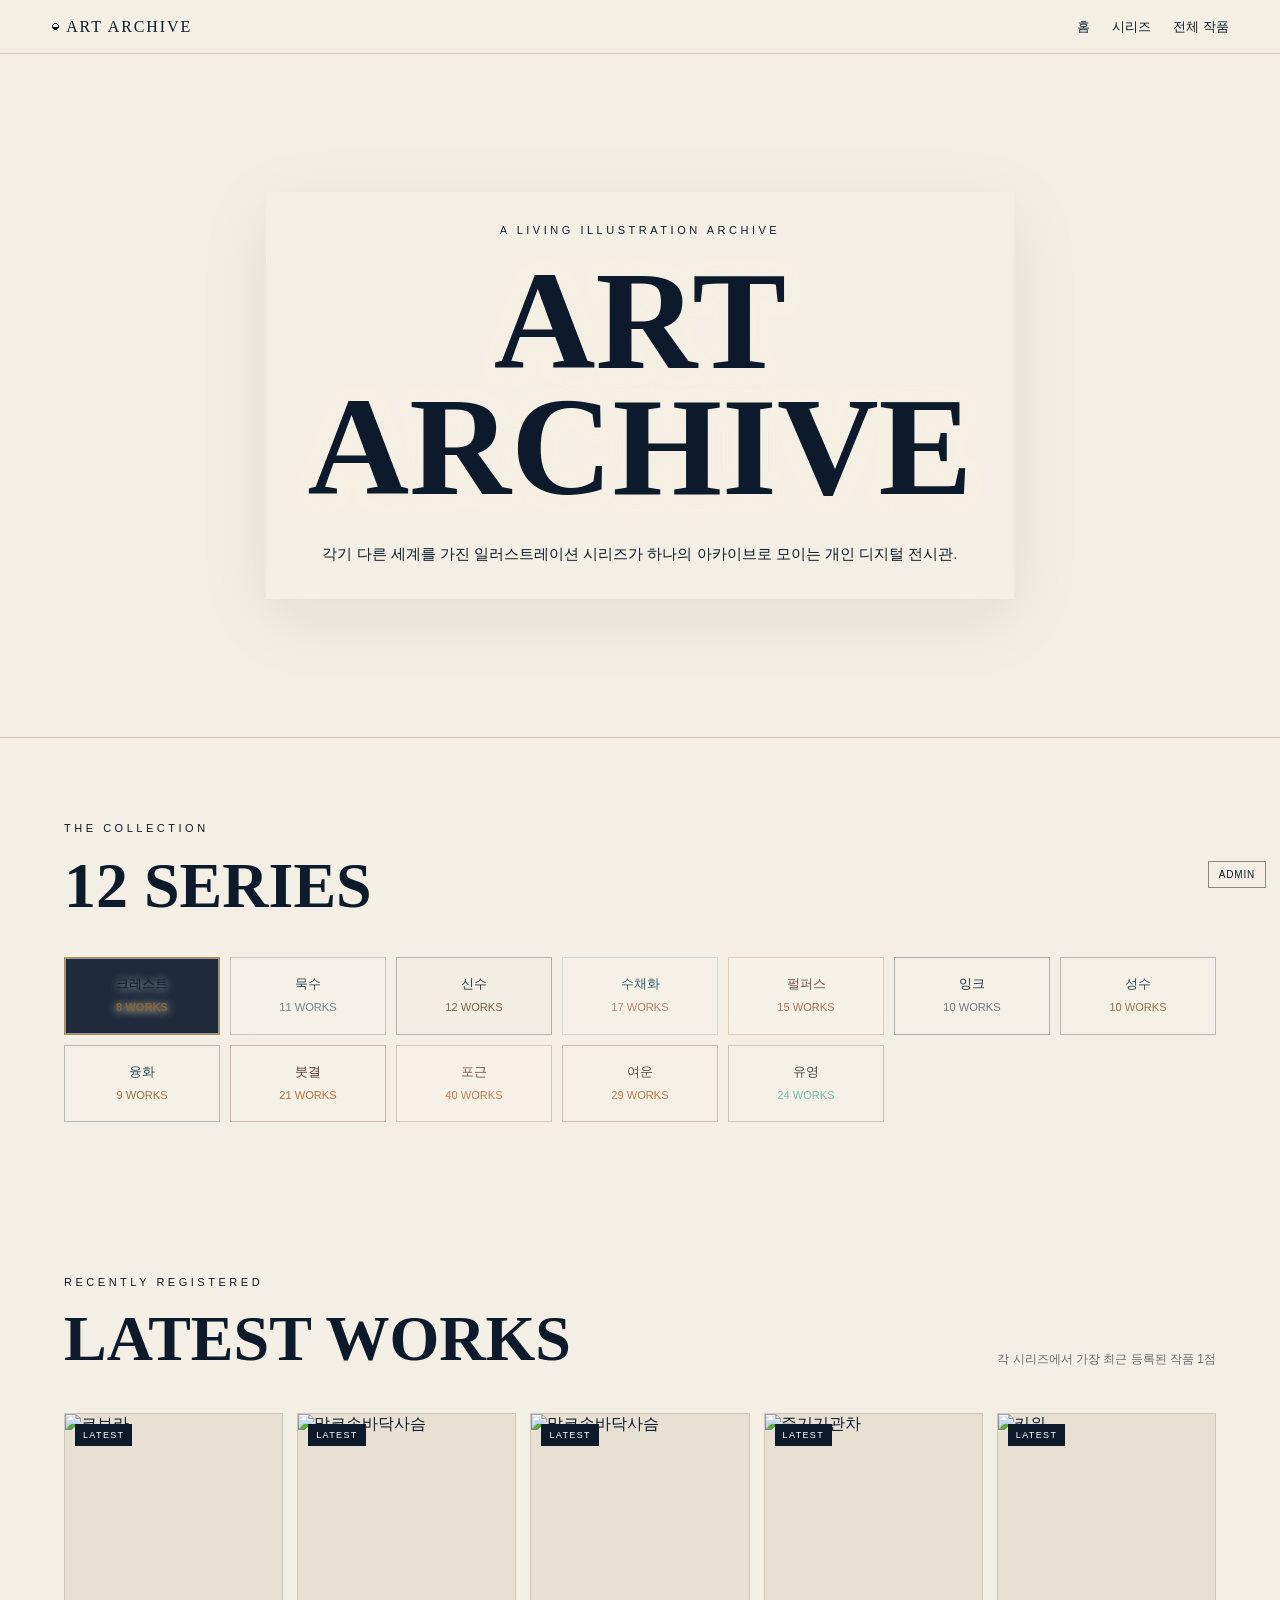
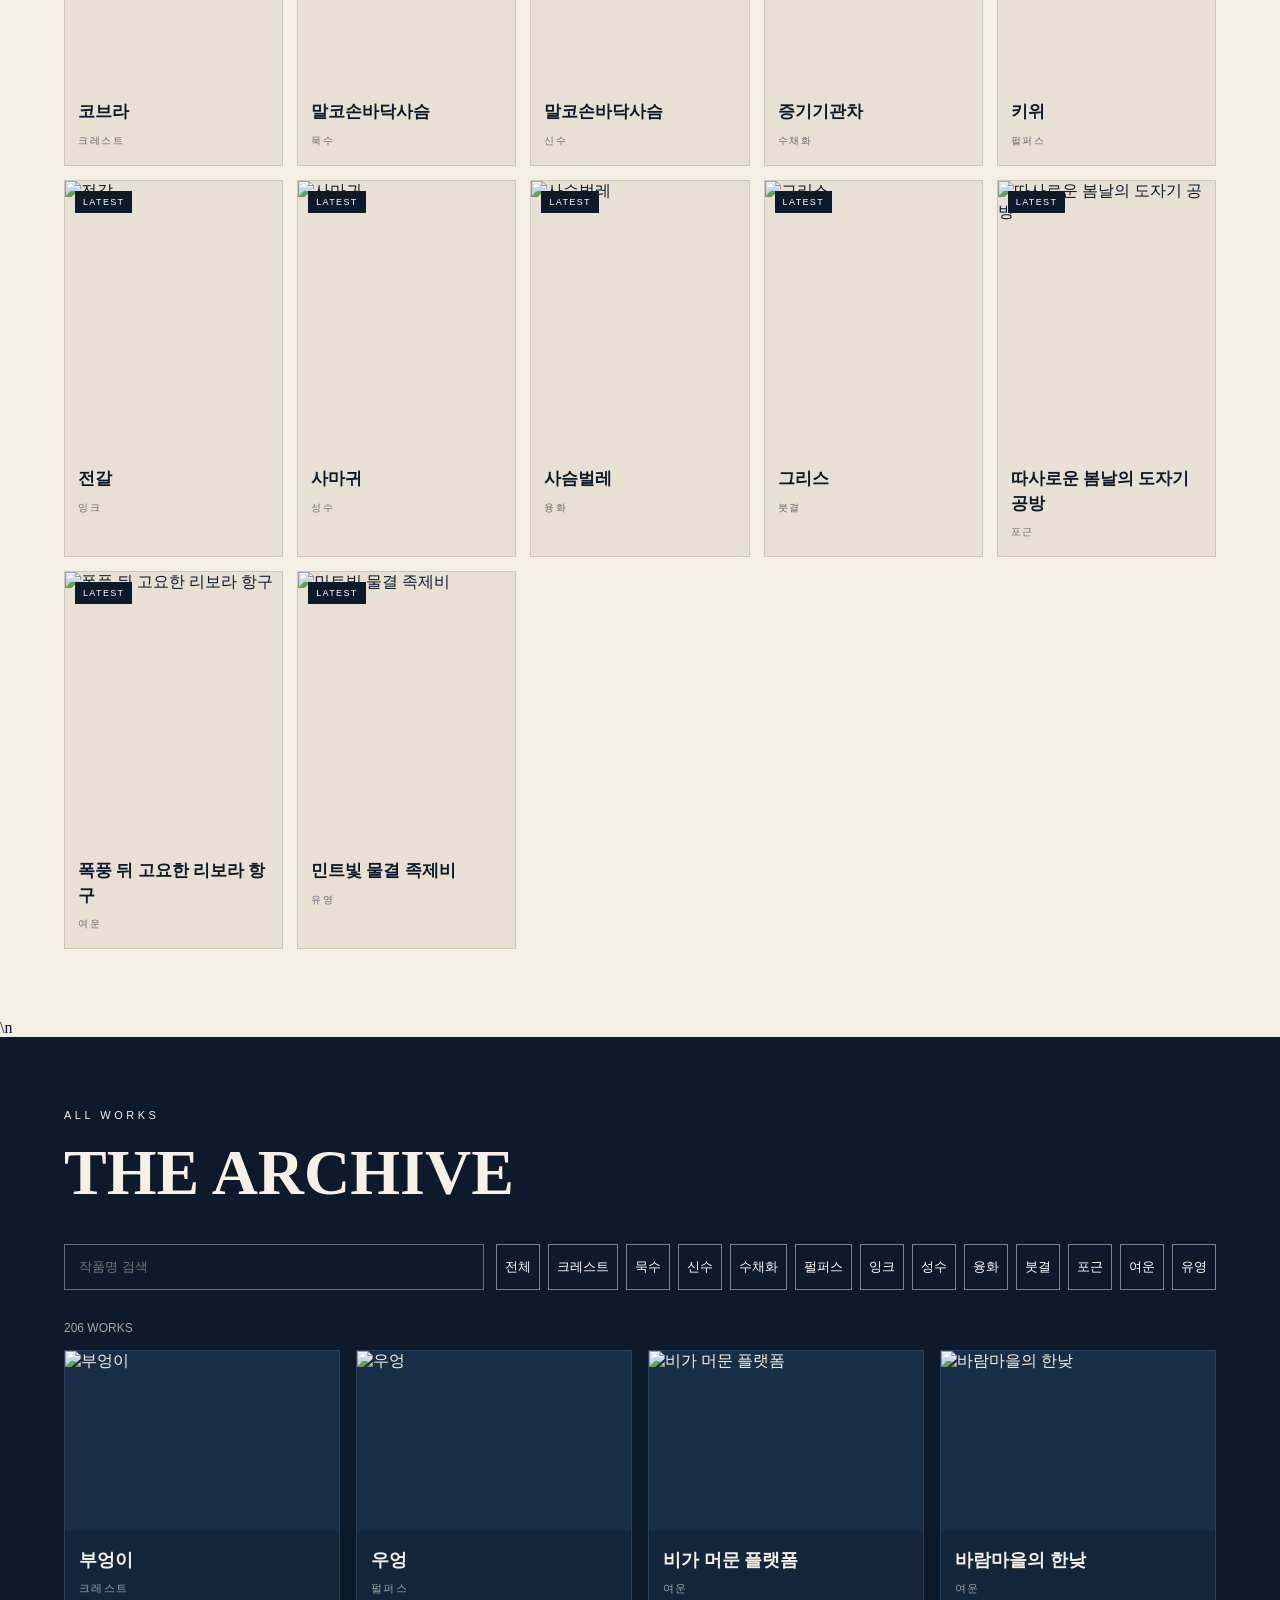
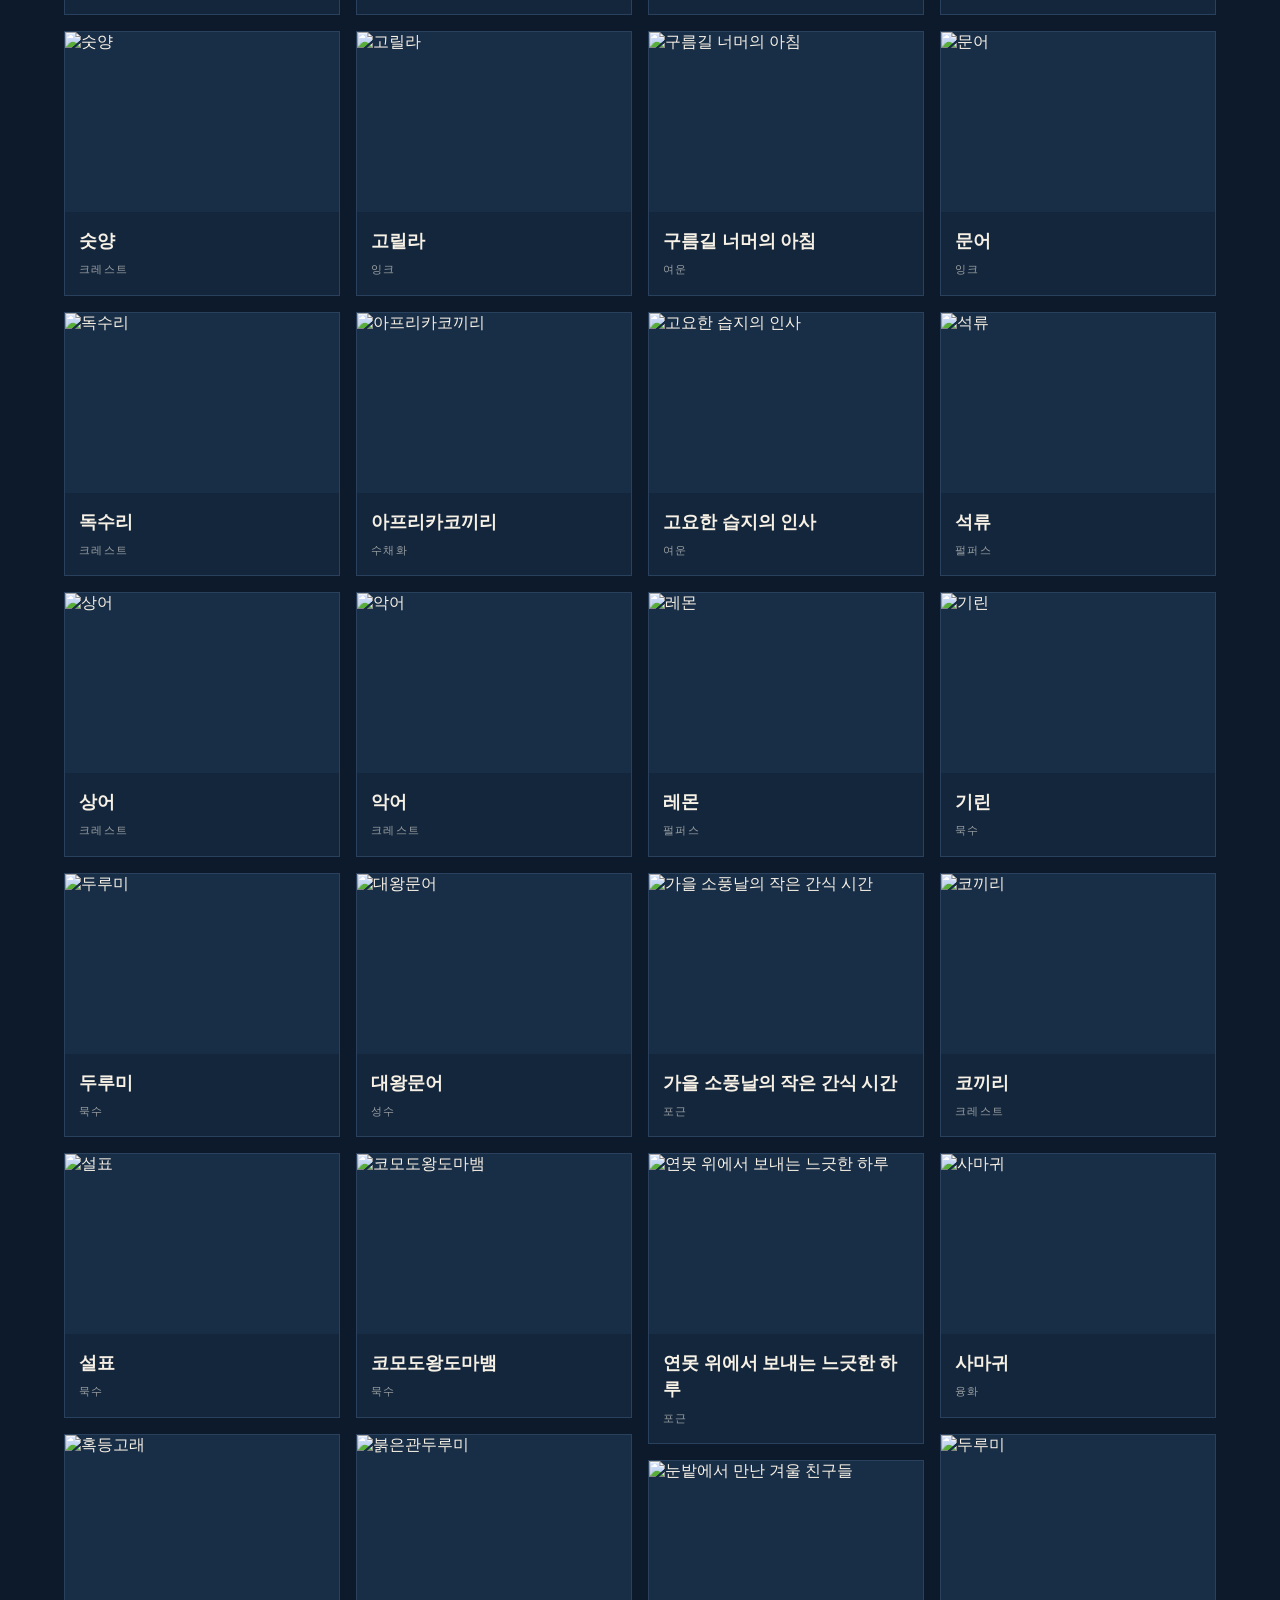
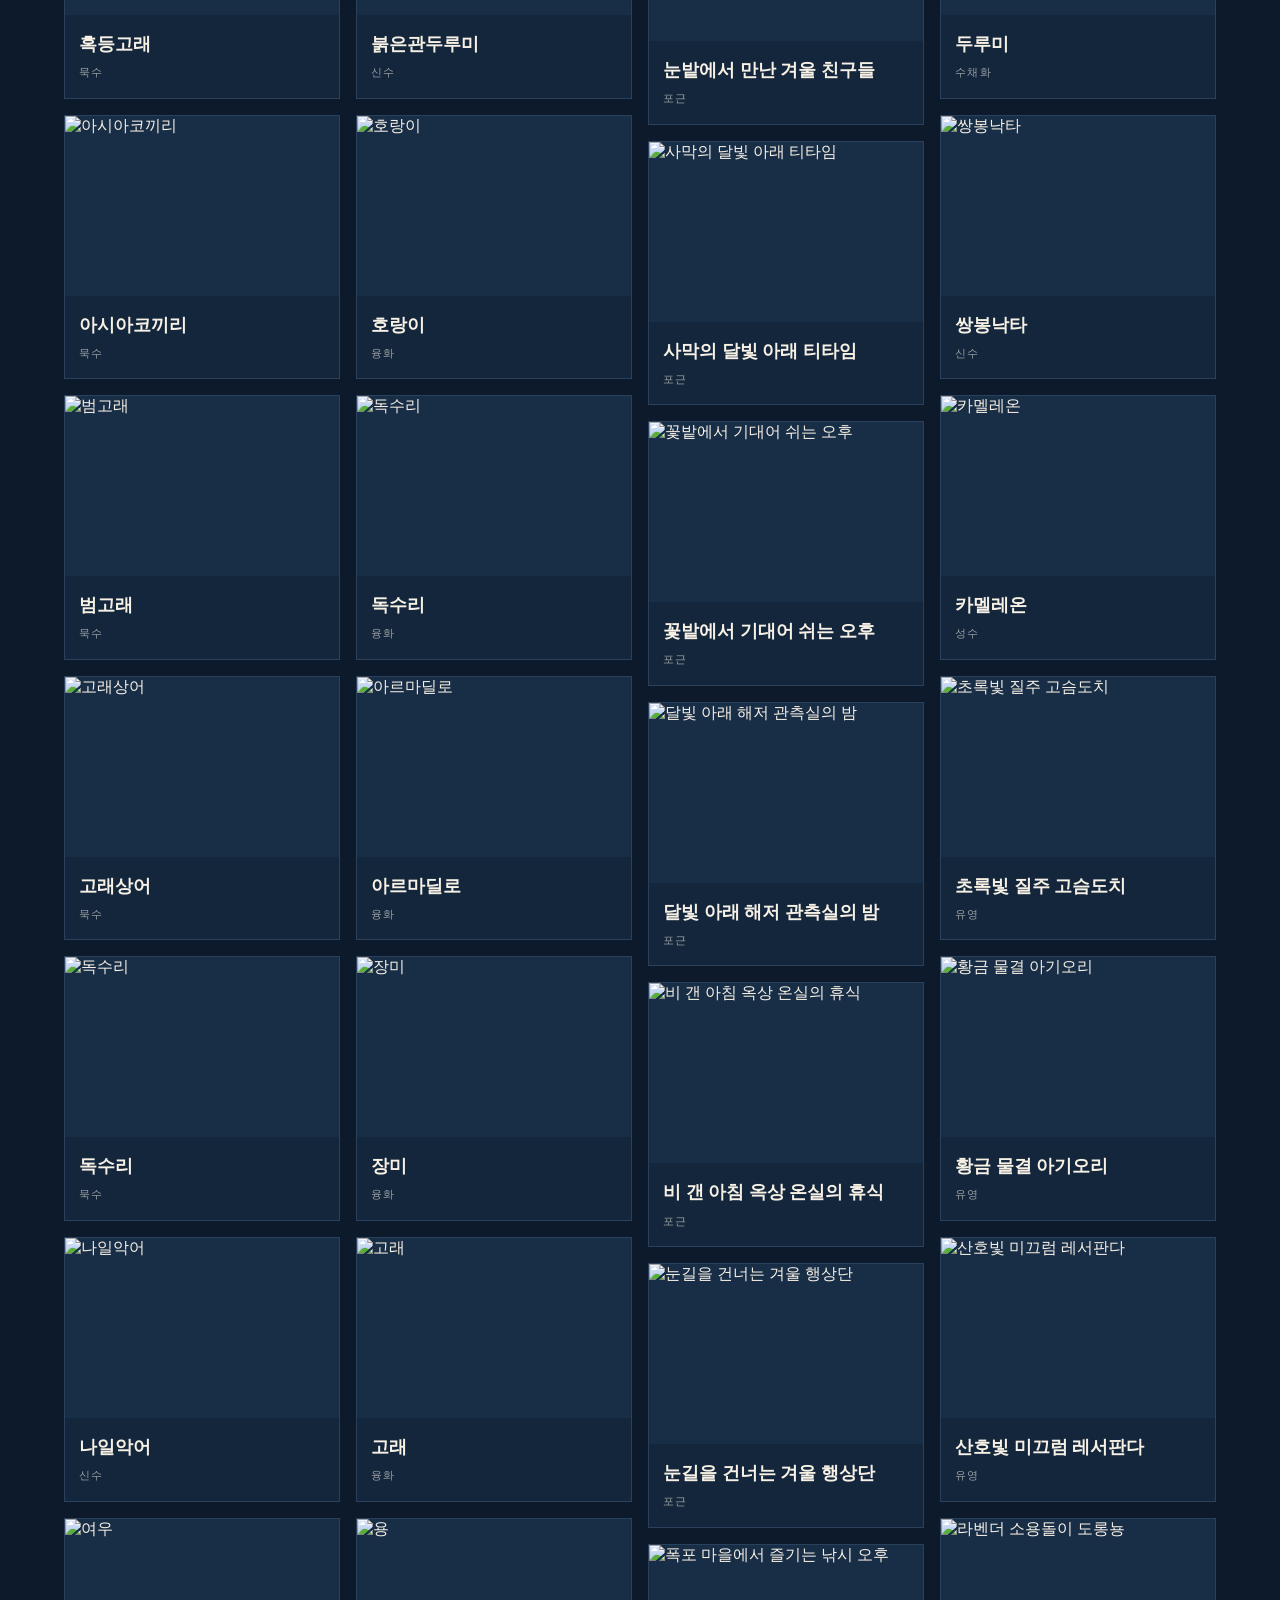
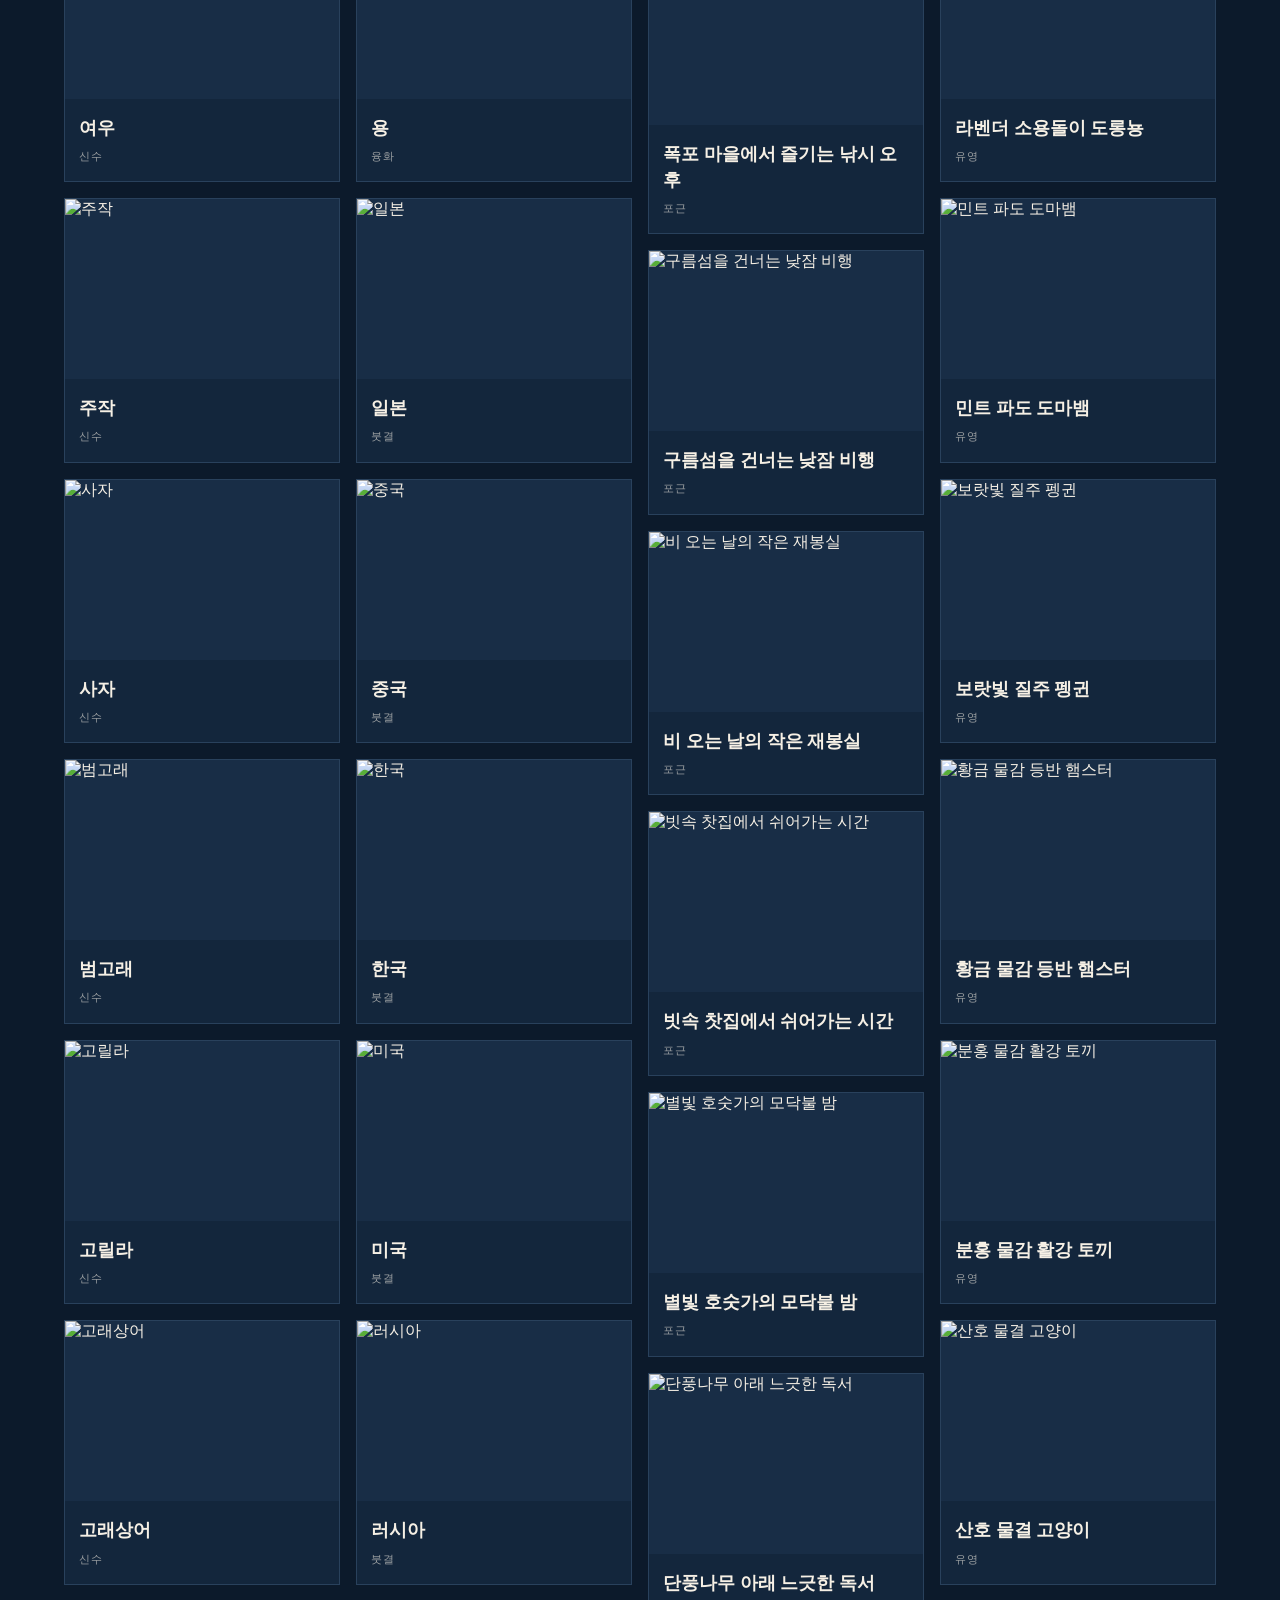
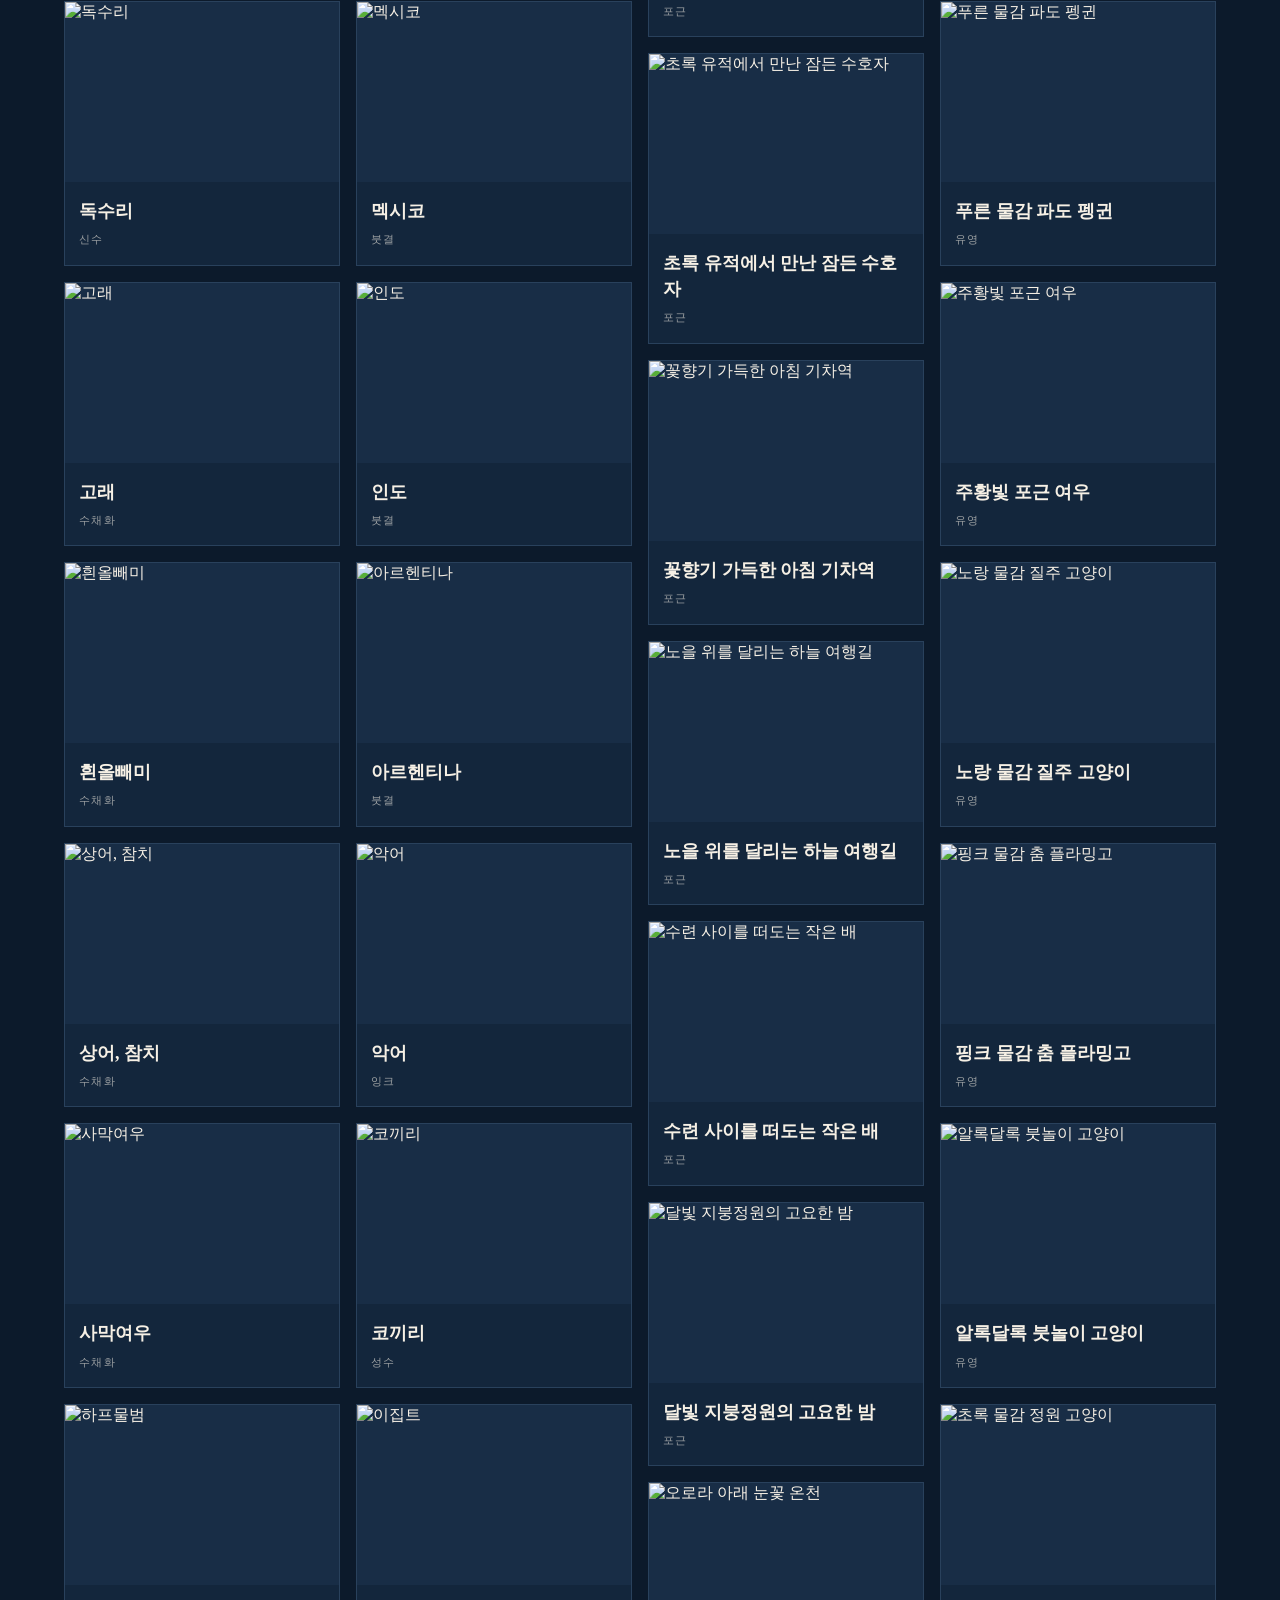
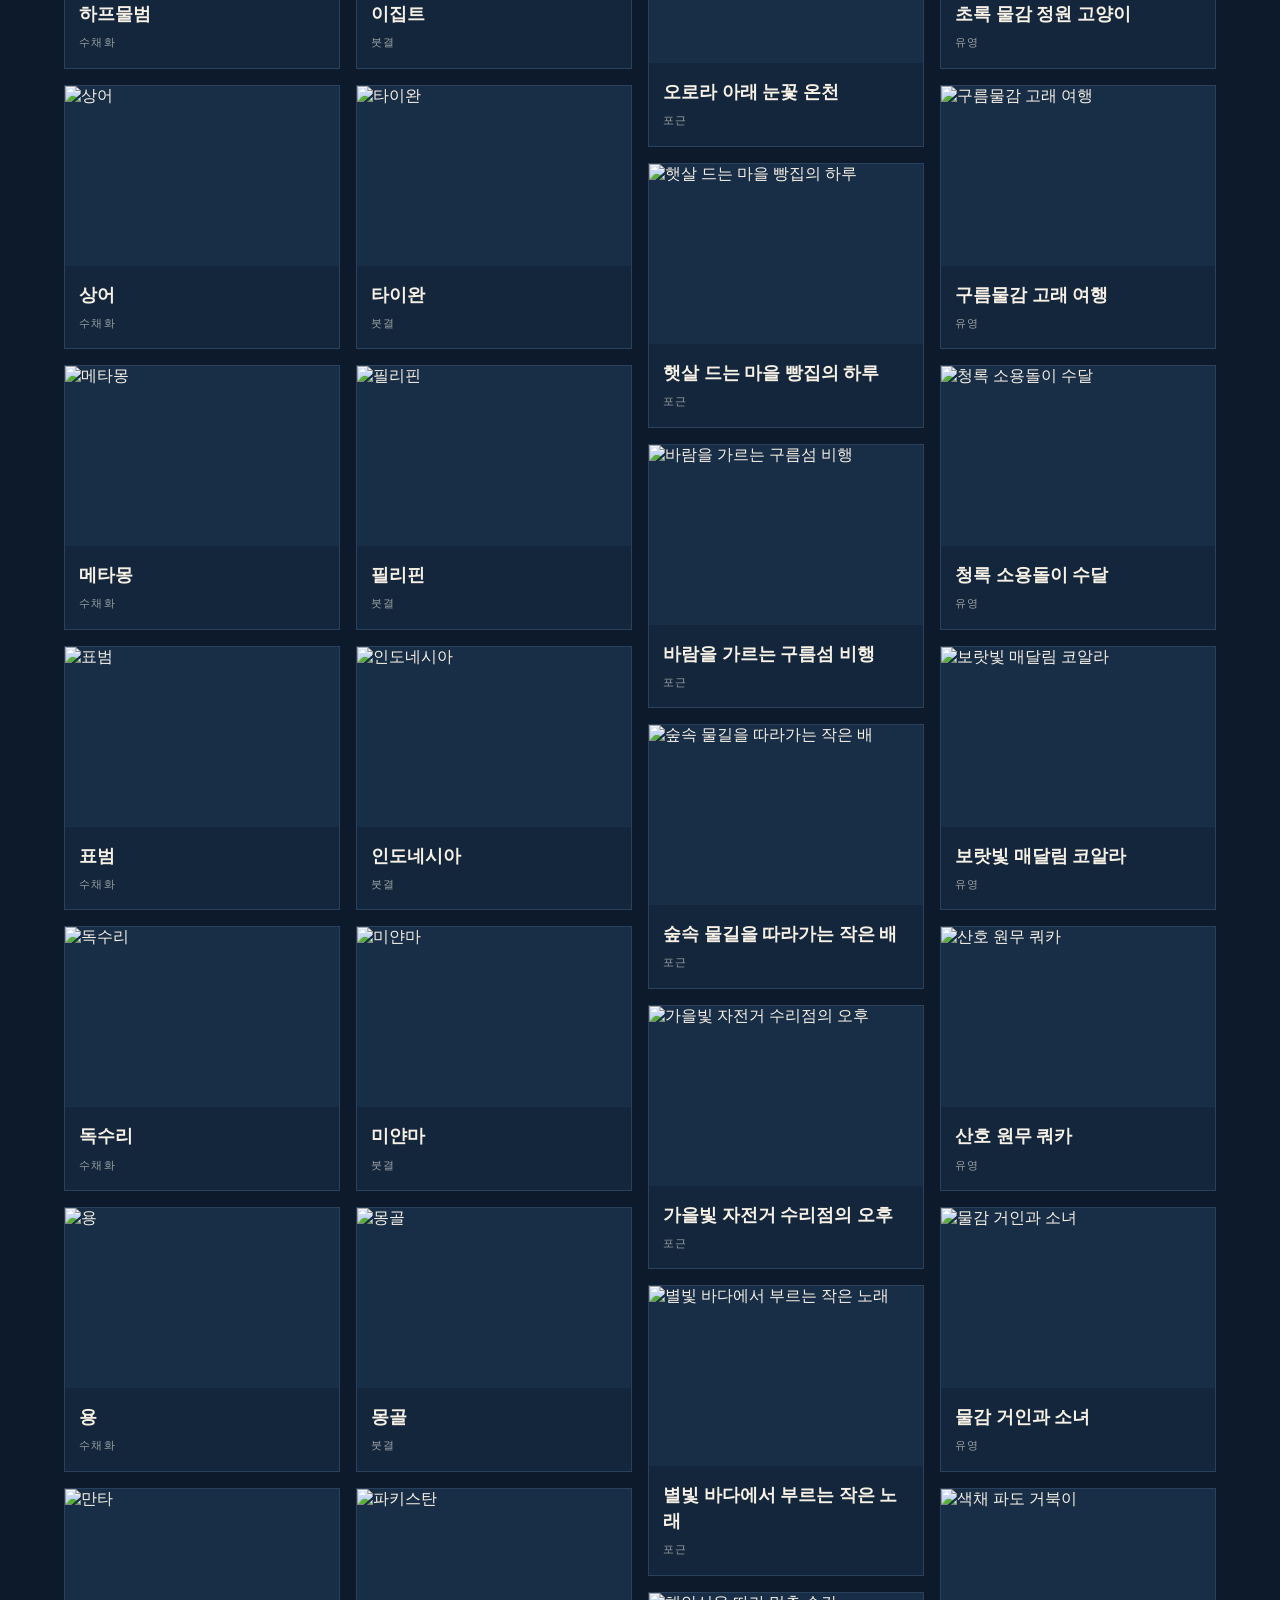
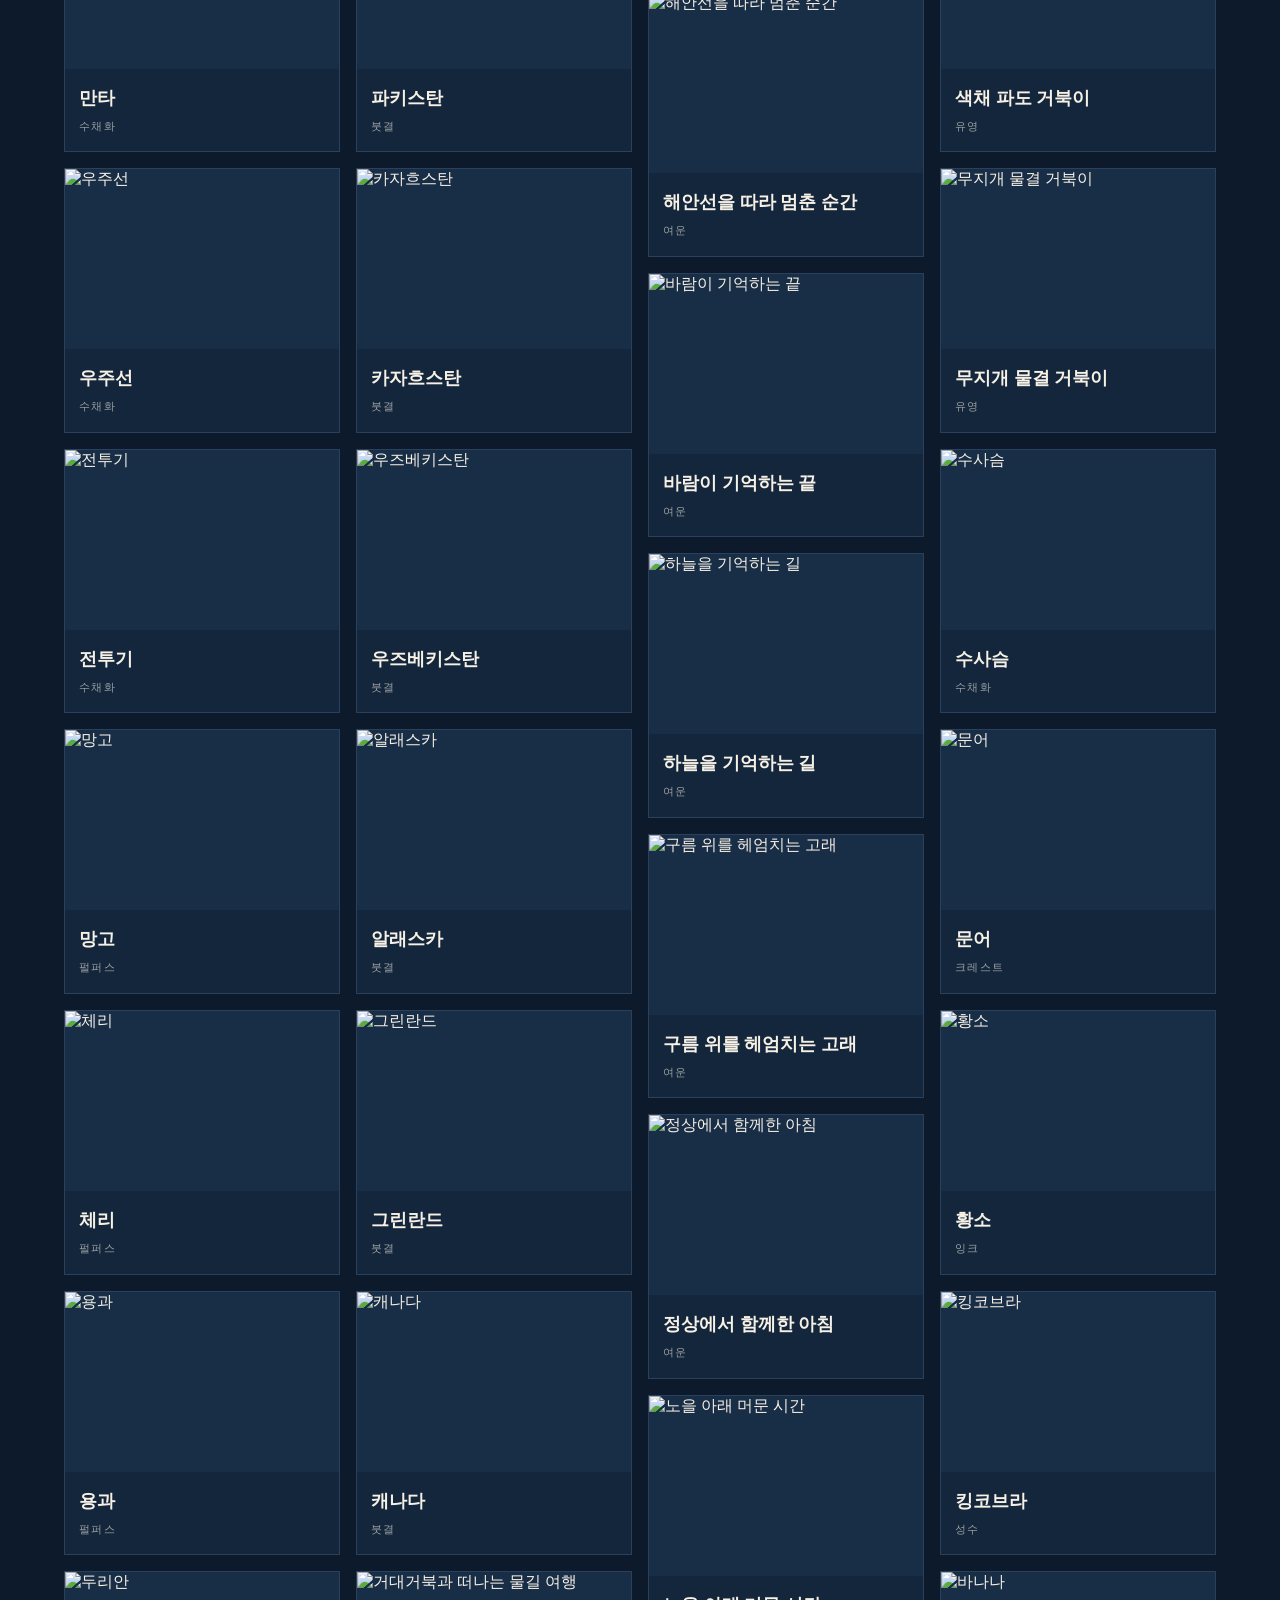
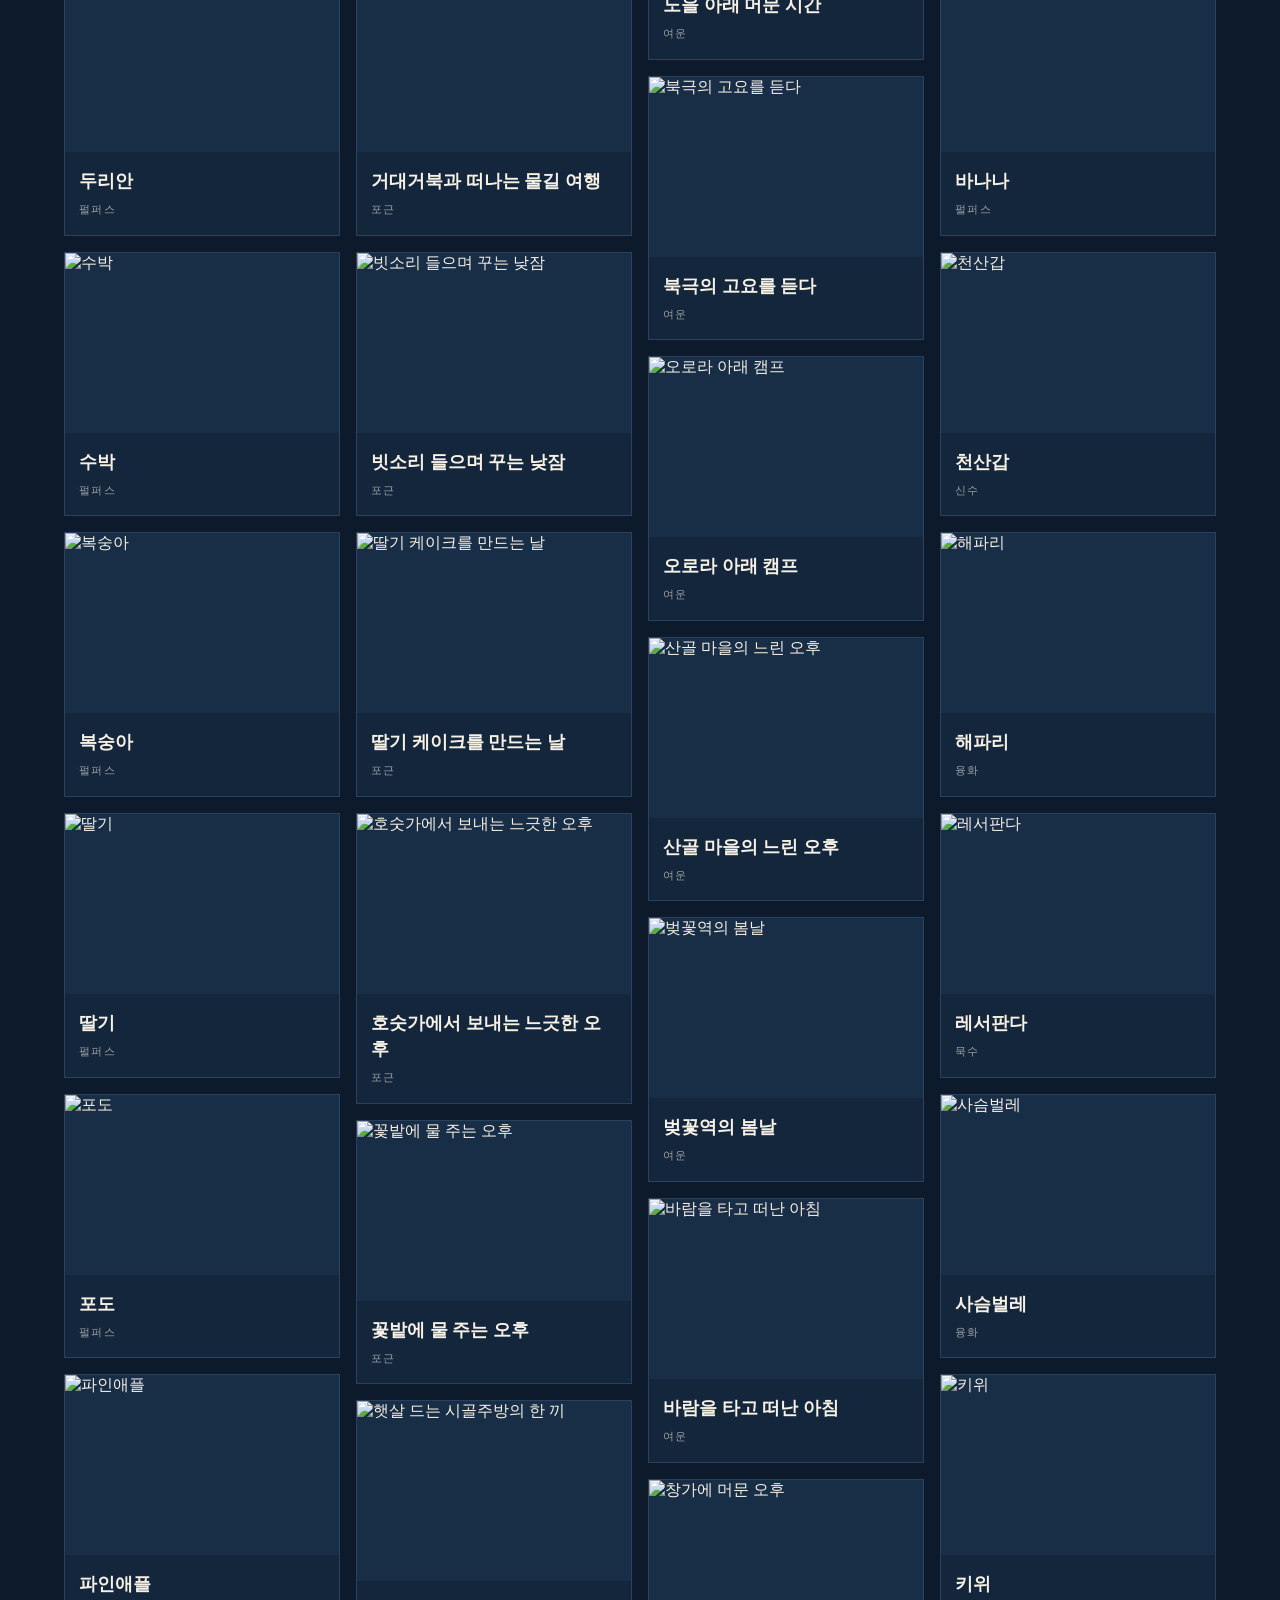
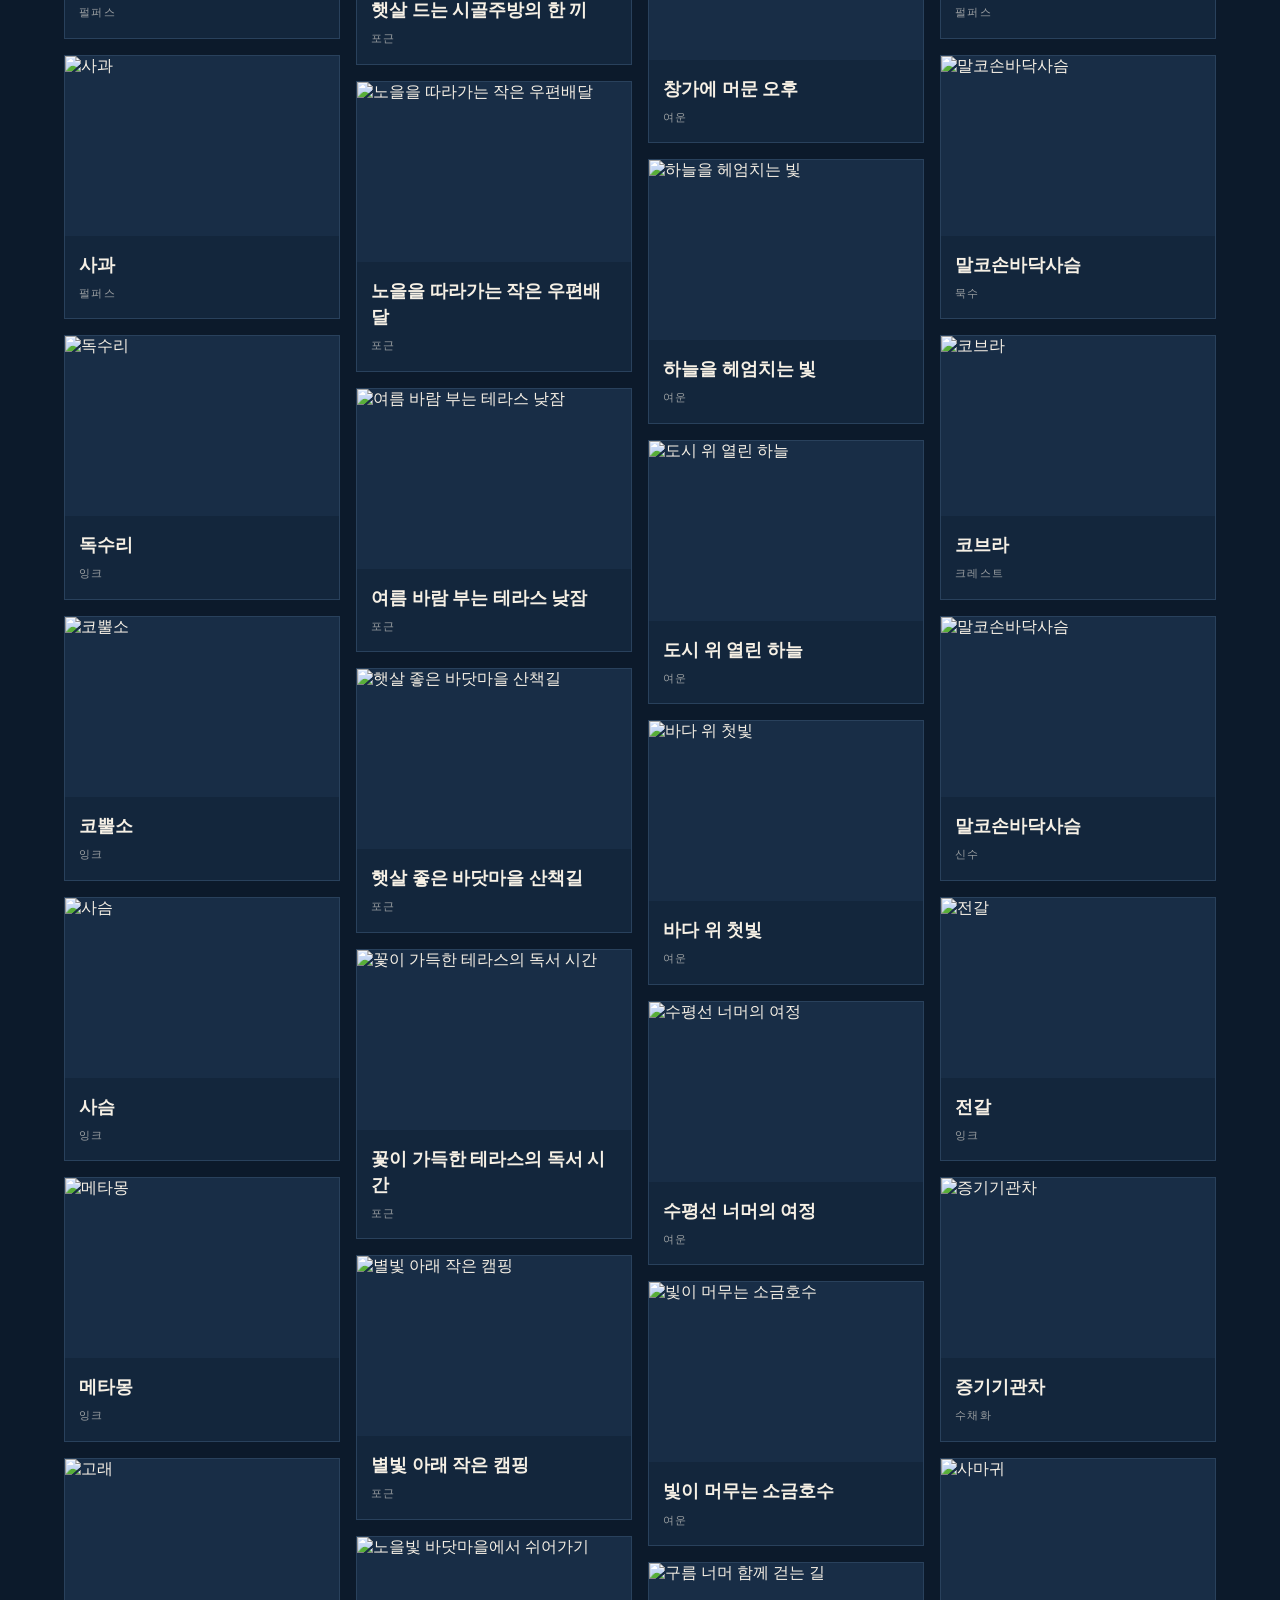
==== commit 4d2b966c: "Load image optimization layer" ====
--- a/index.html
+++ b/index.html
@@ -4,4 +4,5 @@
 <section class="section" id="collection"><div class="eyebrow">The collection</div><h2 id="seriesCount">0 SERIES</h2><div class="series" id="series"></div></section>
 <section class="section" id="latest"><div class="latest-head"><div><div class="eyebrow">Recently registered</div><h2>LATEST WORKS</h2></div><p>각 시리즈에서 가장 최근 등록된 작품 1점</p></div><div class="latest-grid" id="latestGrid"></div></section>\n<section class="section control" id="control" hidden><div class="eyebrow">Automation control</div><h2>USAGE MONITOR</h2><div class="control-grid"><div class="metric"><div class="label">오늘 완성</div><div class="value" id="mDone">—</div><div class="sub">Drive 저장 확인 기준</div></div><div class="metric"><div class="label">생성 요청</div><div class="value" id="mAttempts">—</div><div class="sub">실제 이미지 생성 시도</div></div><div class="metric"><div class="label">재생성</div><div class="value" id="mRegens">—</div><div class="sub" id="mRegenRate">재생성률 —</div></div><div class="metric"><div class="label">1장당 평균 시도</div><div class="value" id="mAvg">—</div><div class="sub">낮을수록 효율적</div></div></div><div class="series-status" id="seriesStatus"></div><p class="status-note" id="statusNote">자동화 상태 데이터를 불러오는 중…</p></section><section class="section dark" id="works"><div class="eyebrow">All works</div><h2>THE ARCHIVE</h2><div class="toolbar"><input id="q" placeholder="작품명 검색"><div class="filters" id="filters"></div></div><p class="count" id="count"></p><div class="gallery" id="gallery"></div></section><footer>ART ARCHIVE · PERSONAL ILLUSTRATION COLLECTION</footer><button class="admin-btn" id="adminBtn">ADMIN</button><div class="admin-modal" id="adminModal" aria-hidden="true"><form class="admin-box" id="adminForm"><div class="eyebrow">Private access</div><h3>ADMIN LOGIN</h3><input id="adminId" autocomplete="username" placeholder="아이디" required><input id="adminPw" type="password" autocomplete="current-password" placeholder="비밀번호" required><div class="admin-actions"><button type="button" id="adminCancel">취소</button><button class="primary" type="submit">로그인</button></div><p class="login-error" id="loginError"></p></form></div><div class="series-view" id="seriesView"><div class="series-view-head"><button class="series-home" id="seriesHome" aria-label="홈으로">◒ ART ARCHIVE</button><button id="seriesClose">← 전체 시리즈</button></div><div class="series-view-hero"><div class="eyebrow">Series collection</div><h2 id="seriesTitle"></h2><p id="seriesDesc"></p><div class="count" id="seriesWorkCount"></div></div><div class="crest-feature" id="crestFeature" hidden></div><div class="series-view-body"><div class="gallery" id="seriesGallery"></div></div></div><div class="lightbox" id="lightbox" aria-hidden="true"><button class="close" aria-label="닫기">×</button><img id="lightboxImg" alt=""><div class="caption" id="lightboxCaption"></div></div>
 <script src="js/works.js"></script>
-<script src="js/app.js"></script></body></html>+<script src="js/app.js"></script>
+<script src="js/image-optimization.js"></script></body></html>
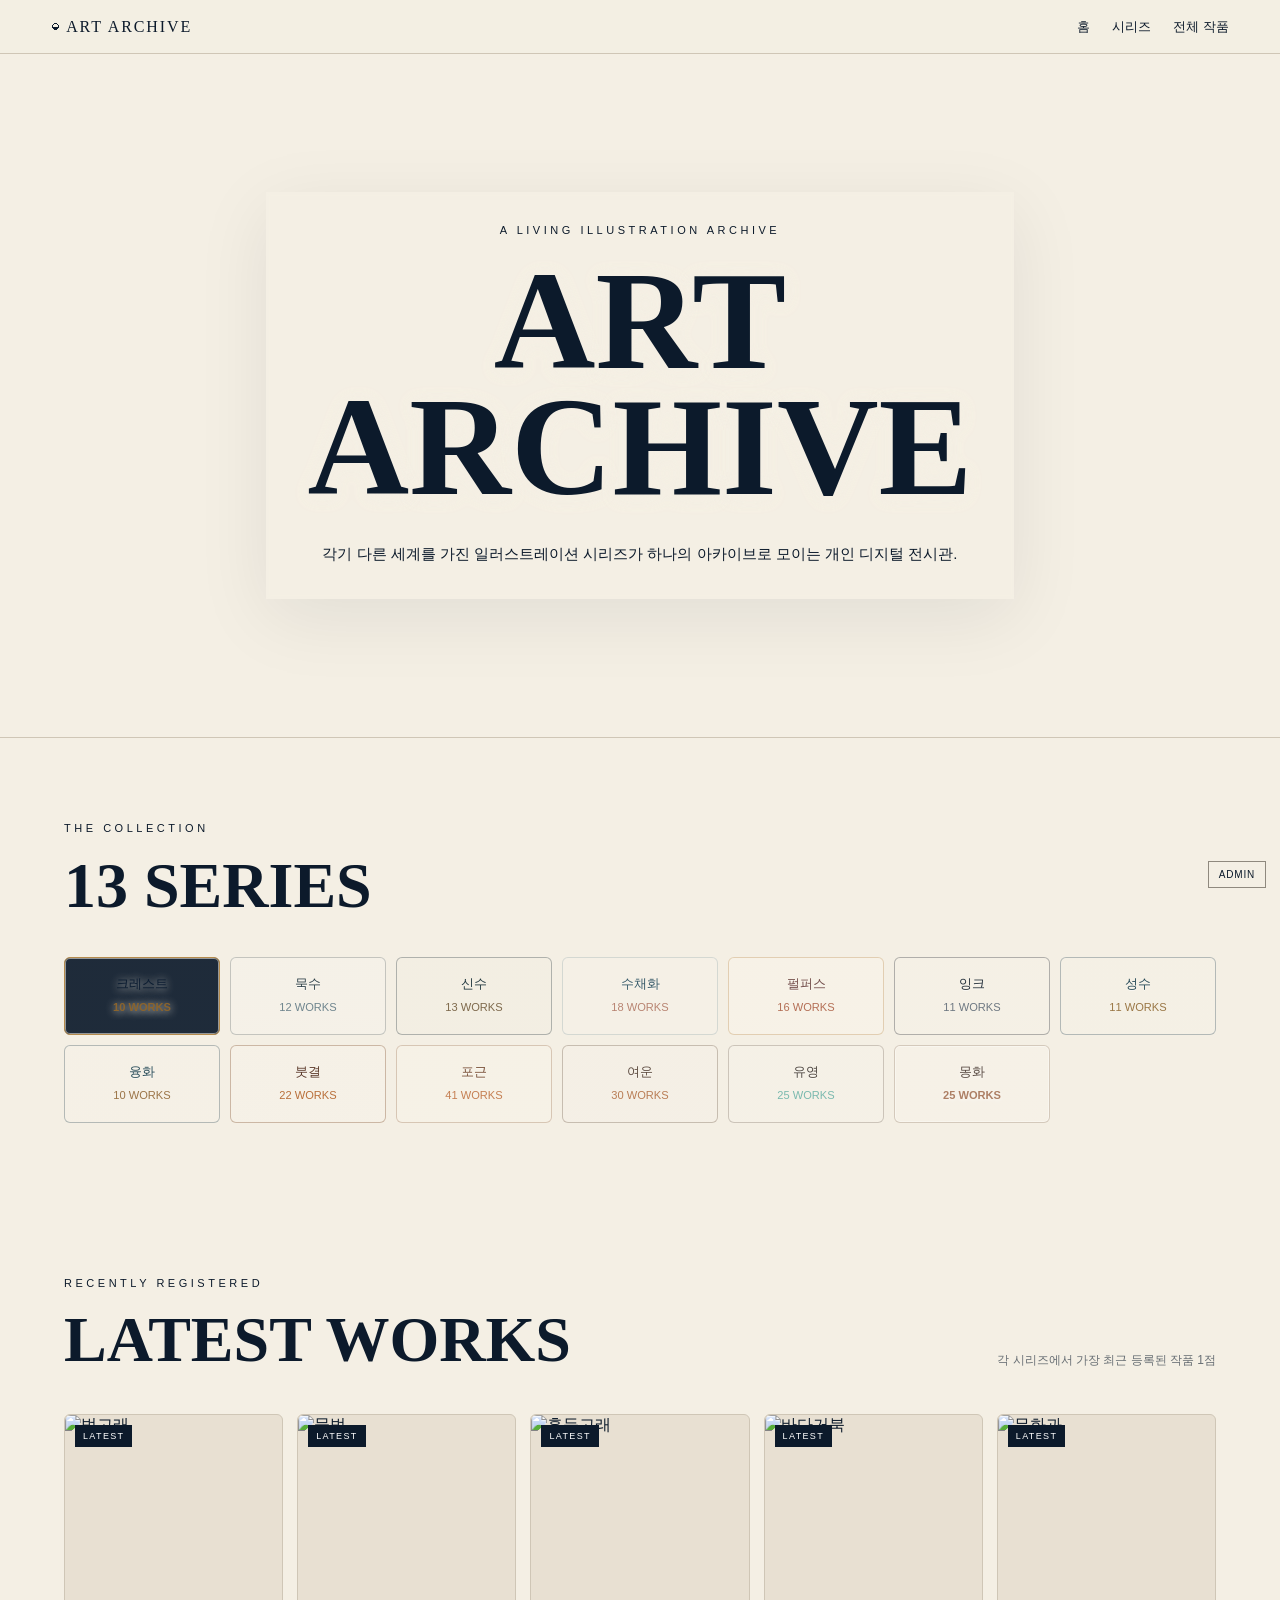
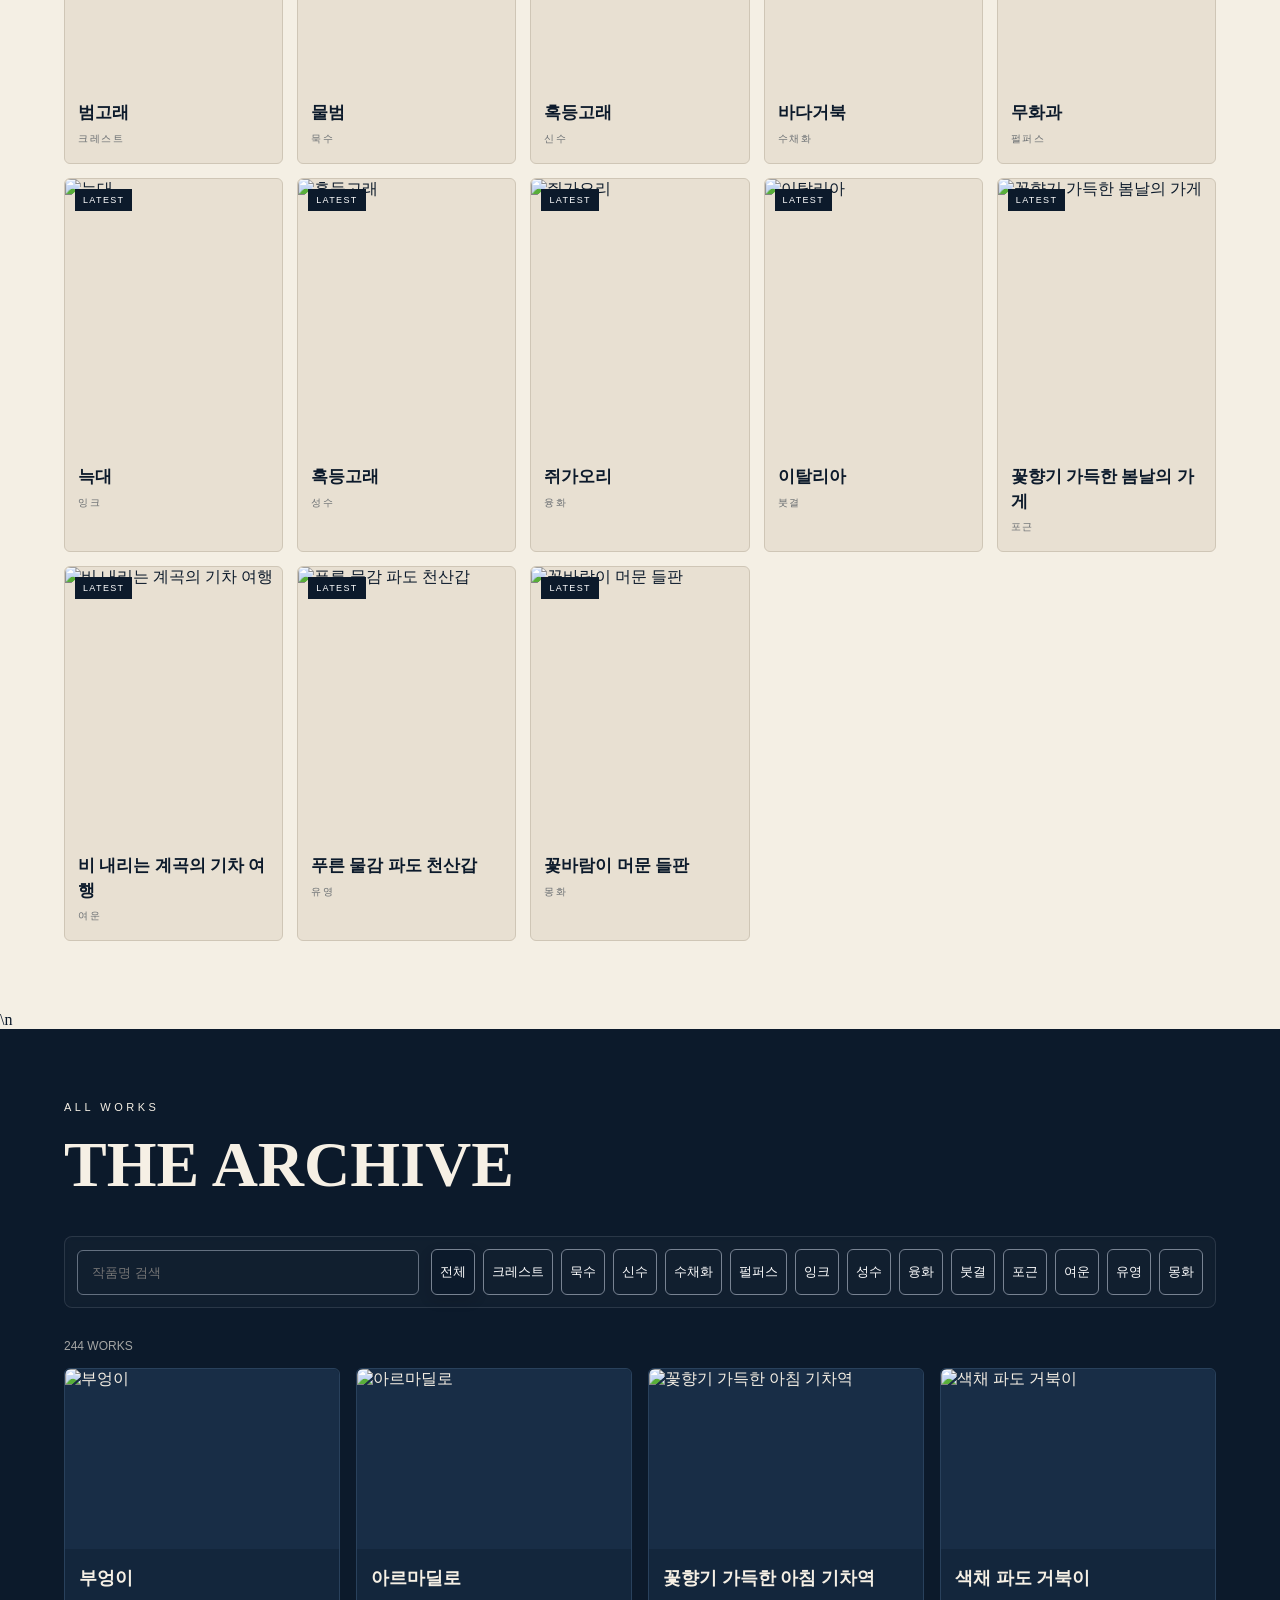
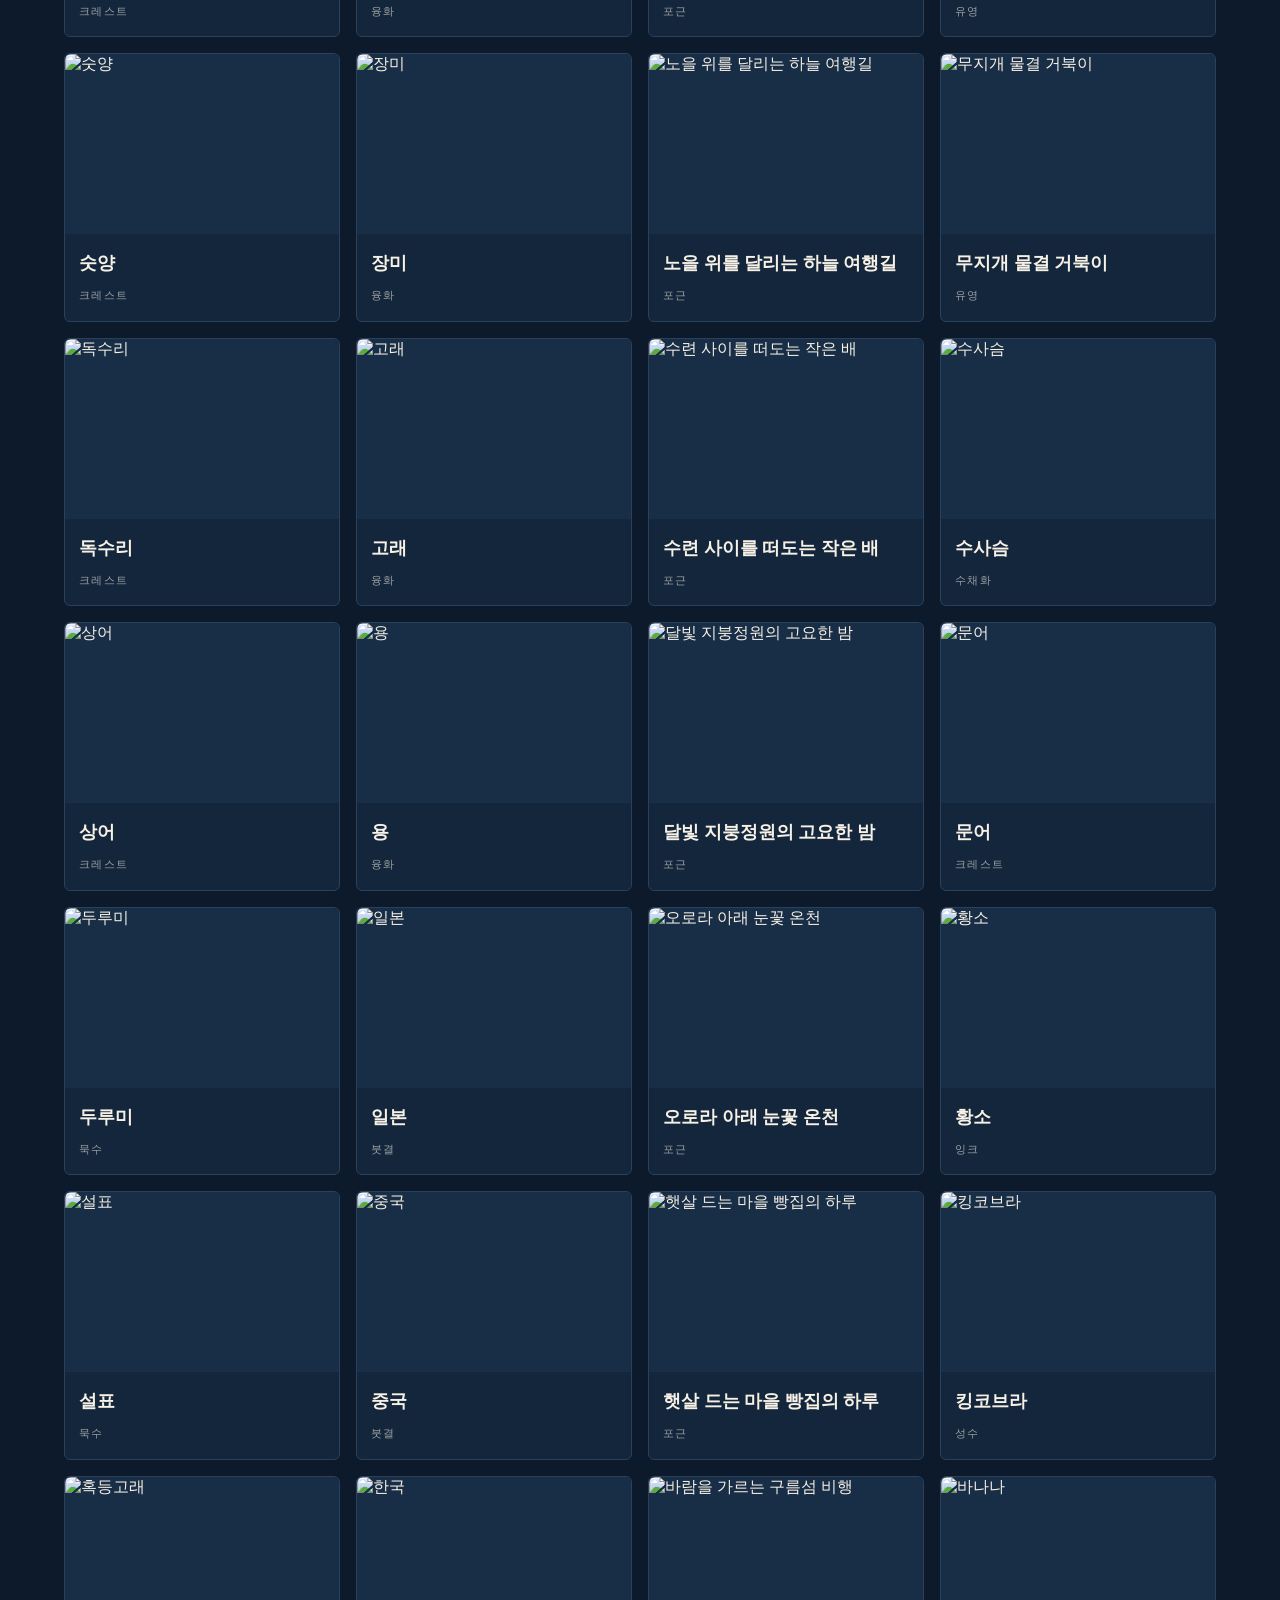
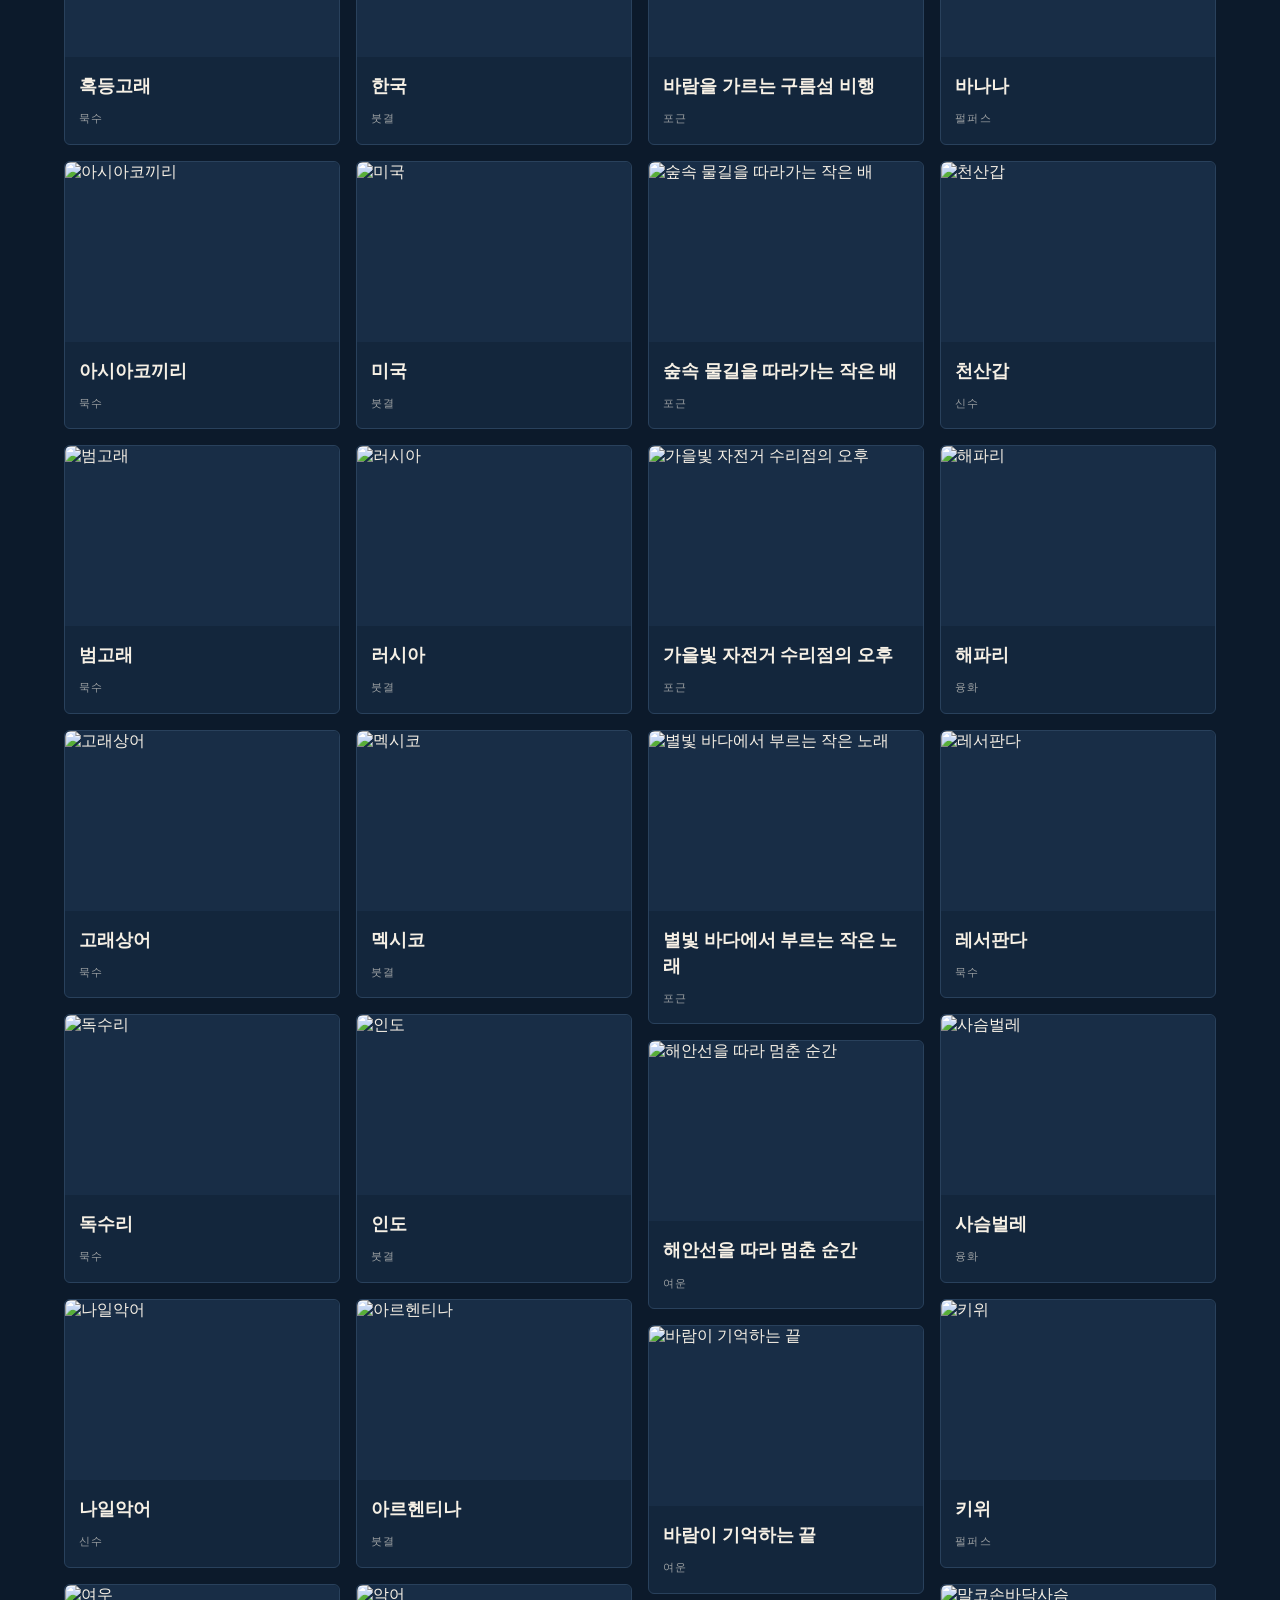
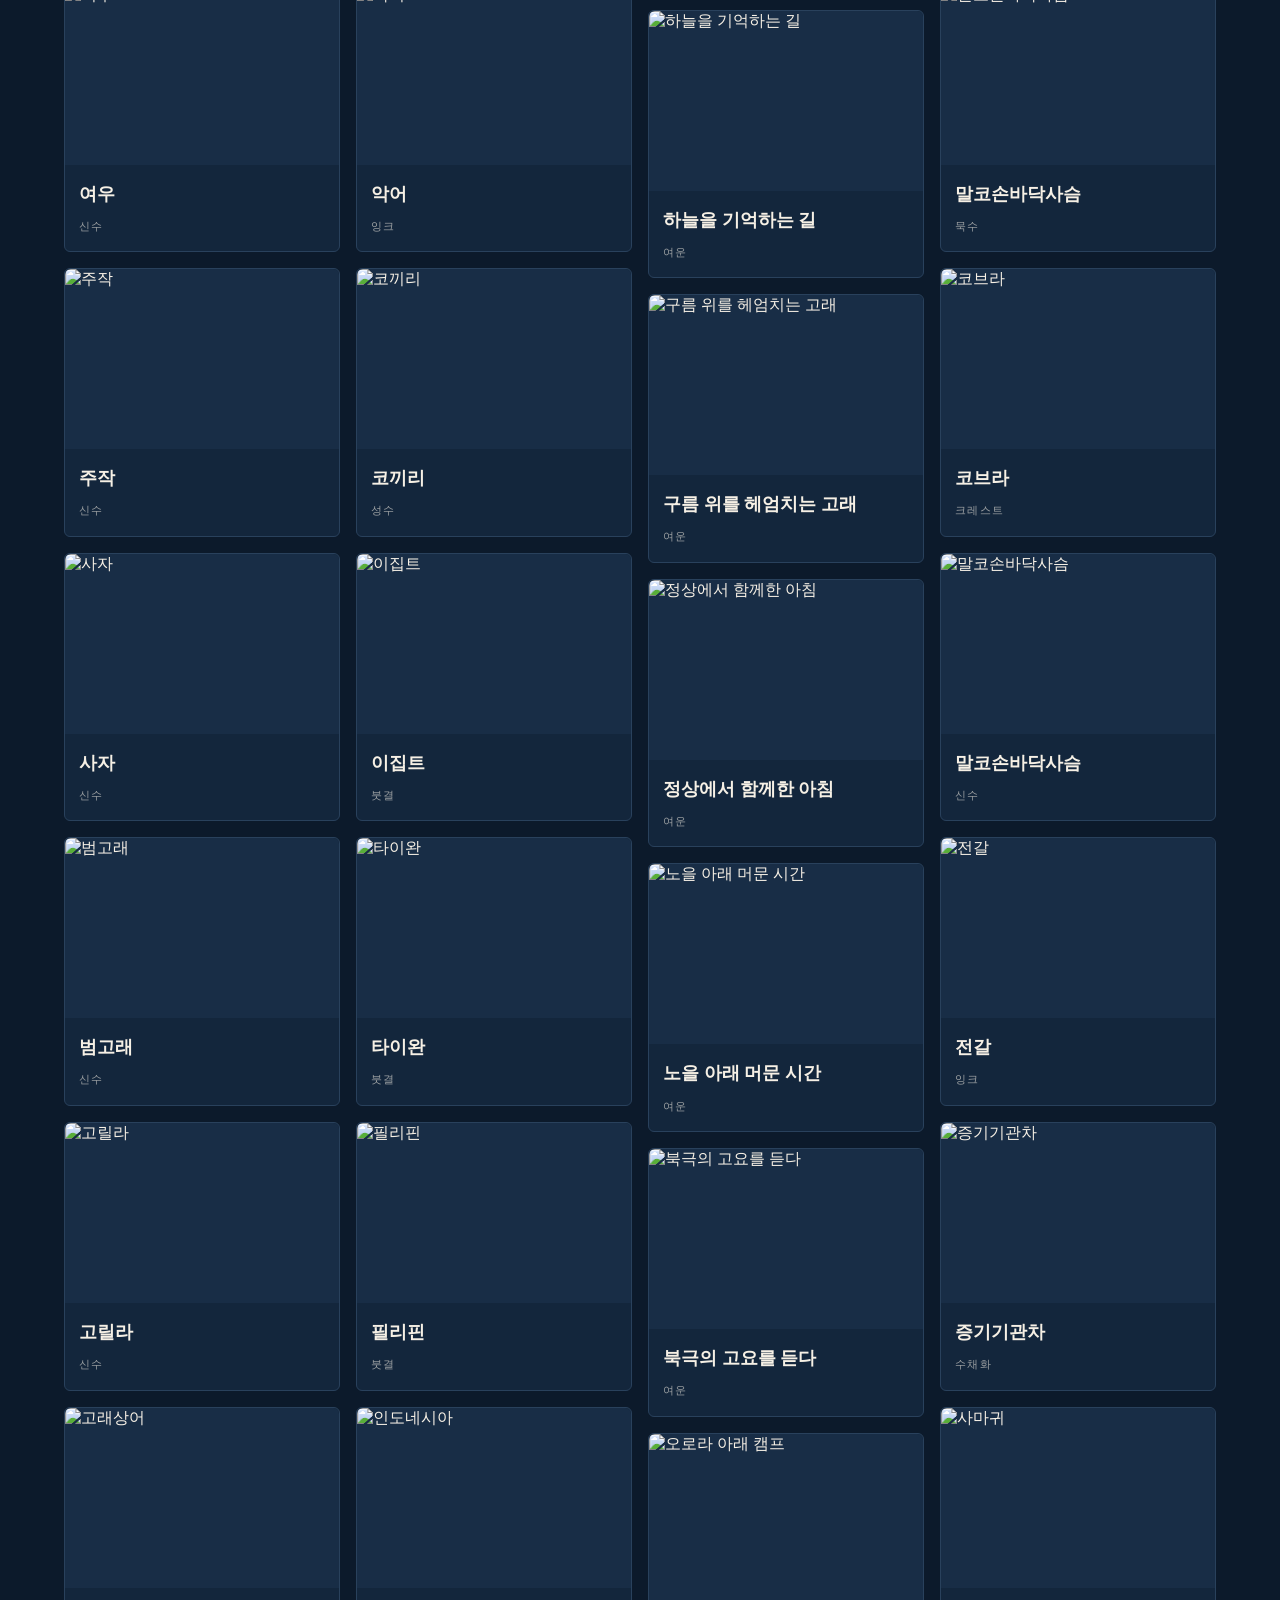
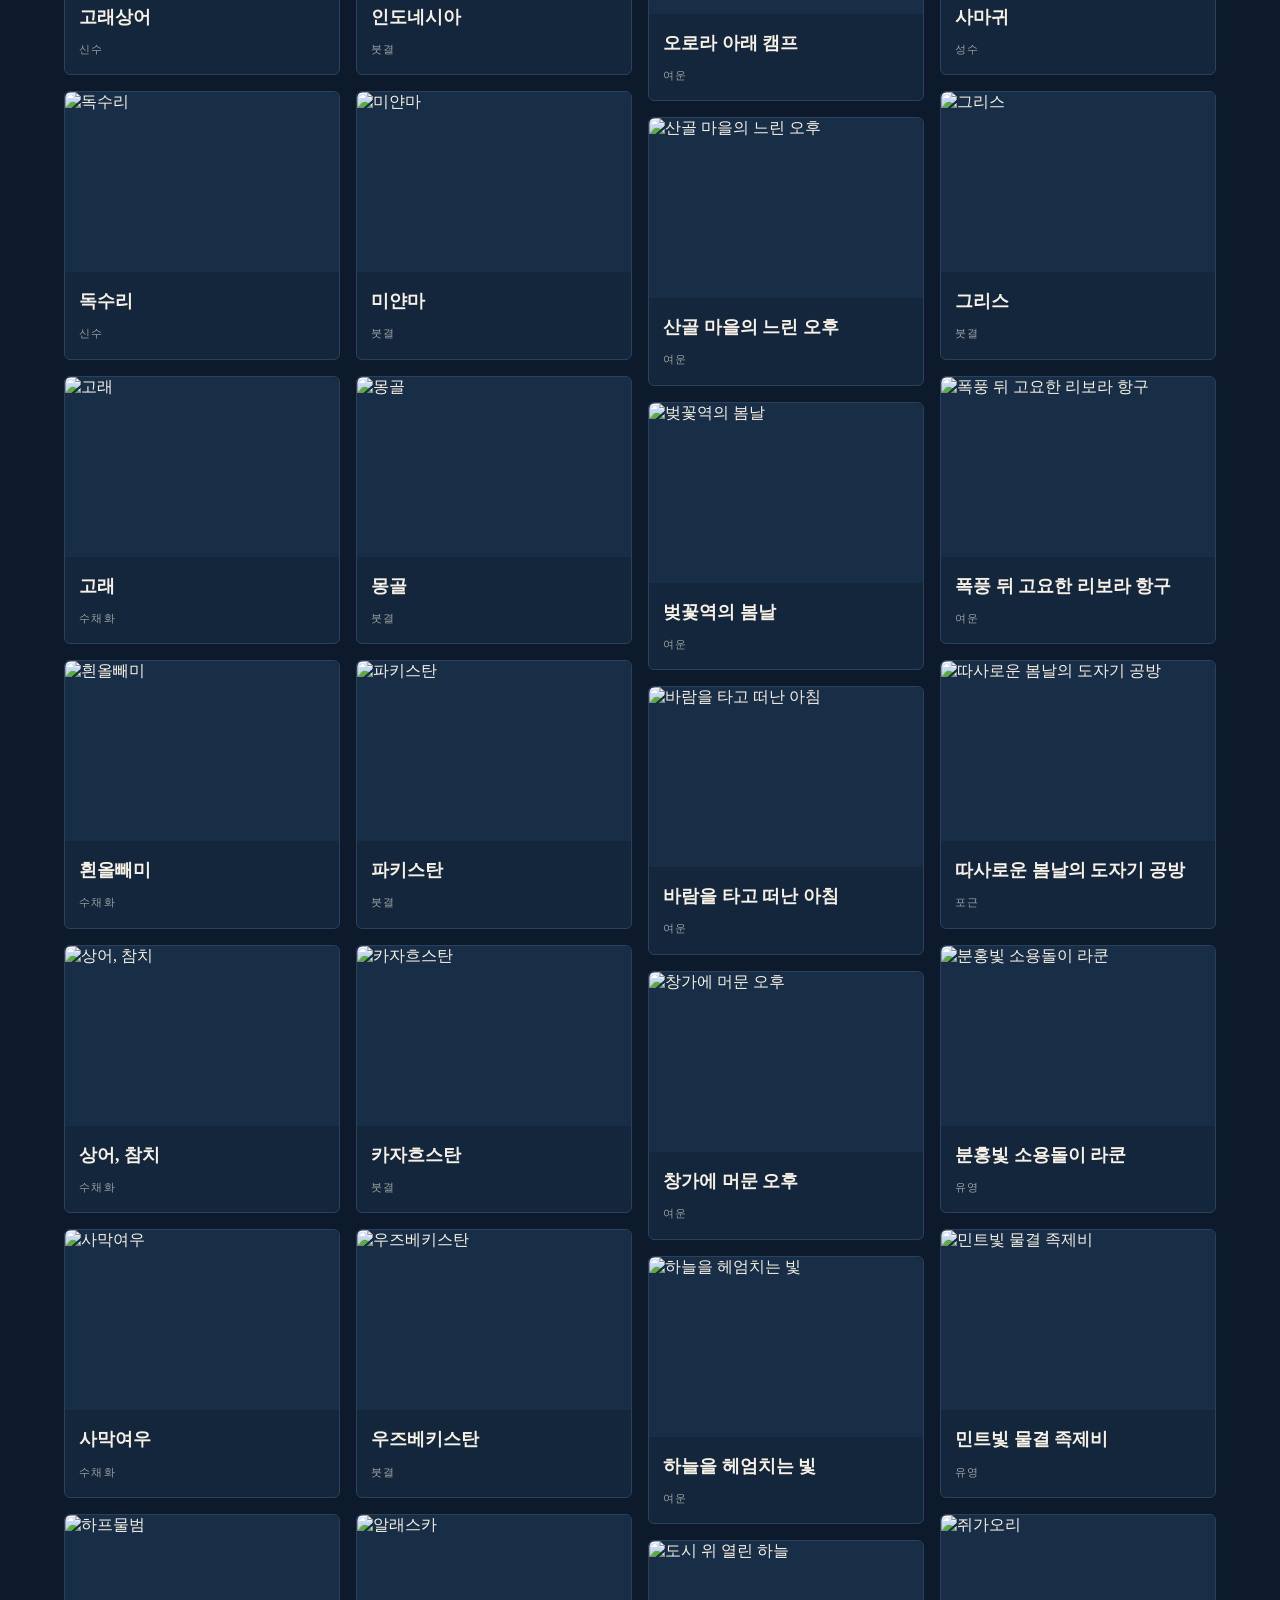
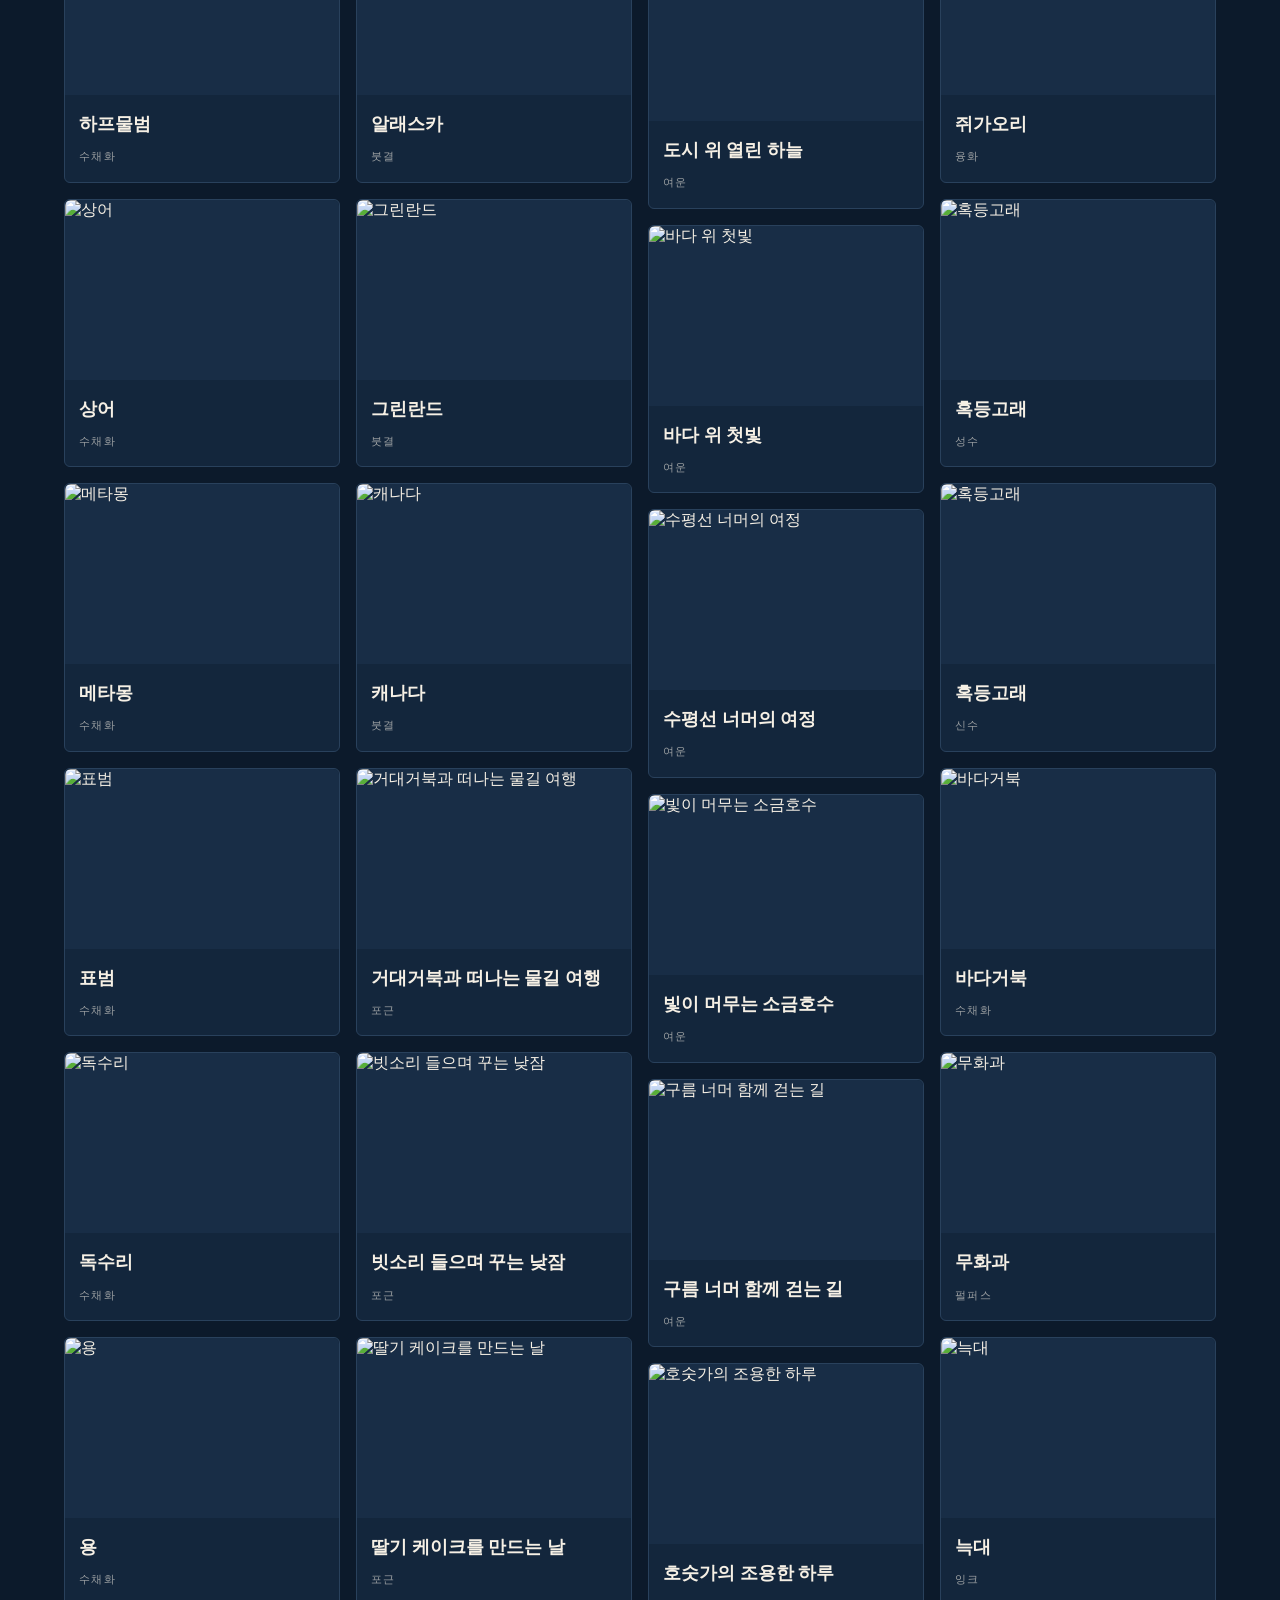
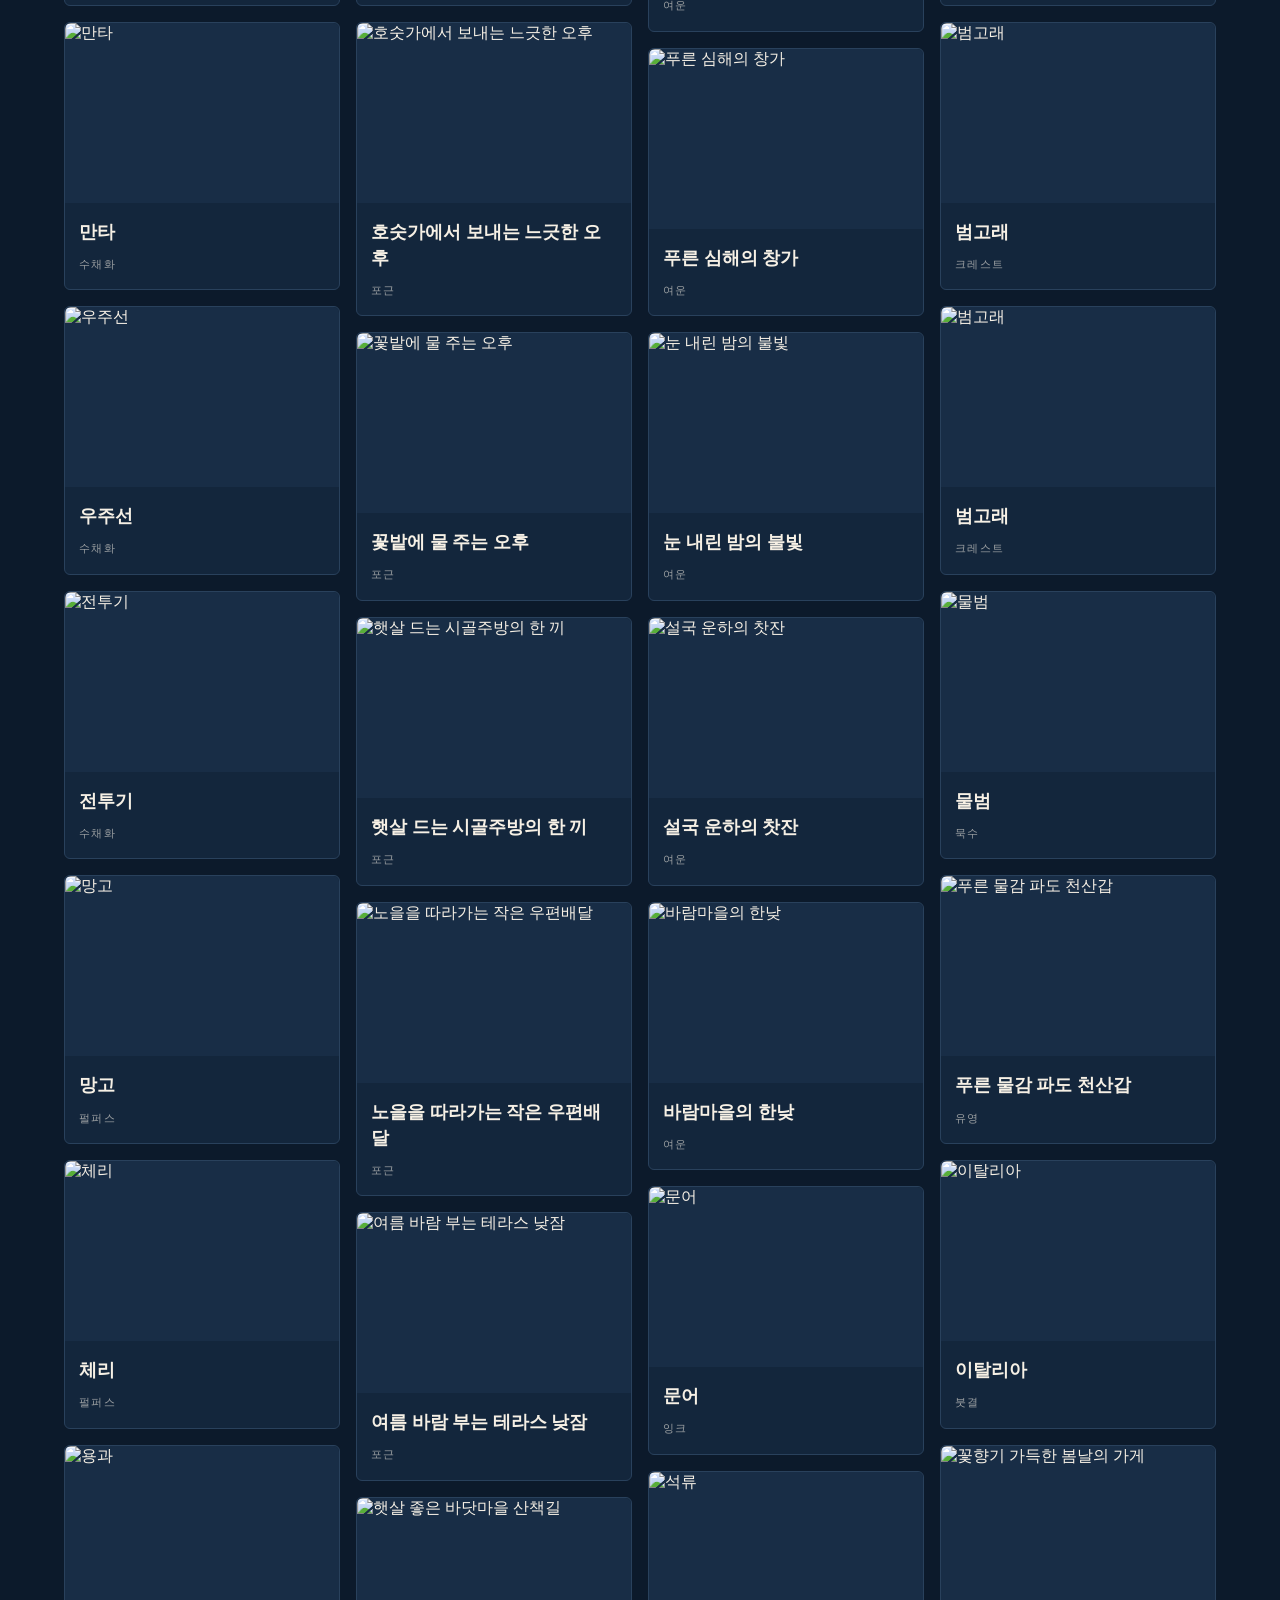
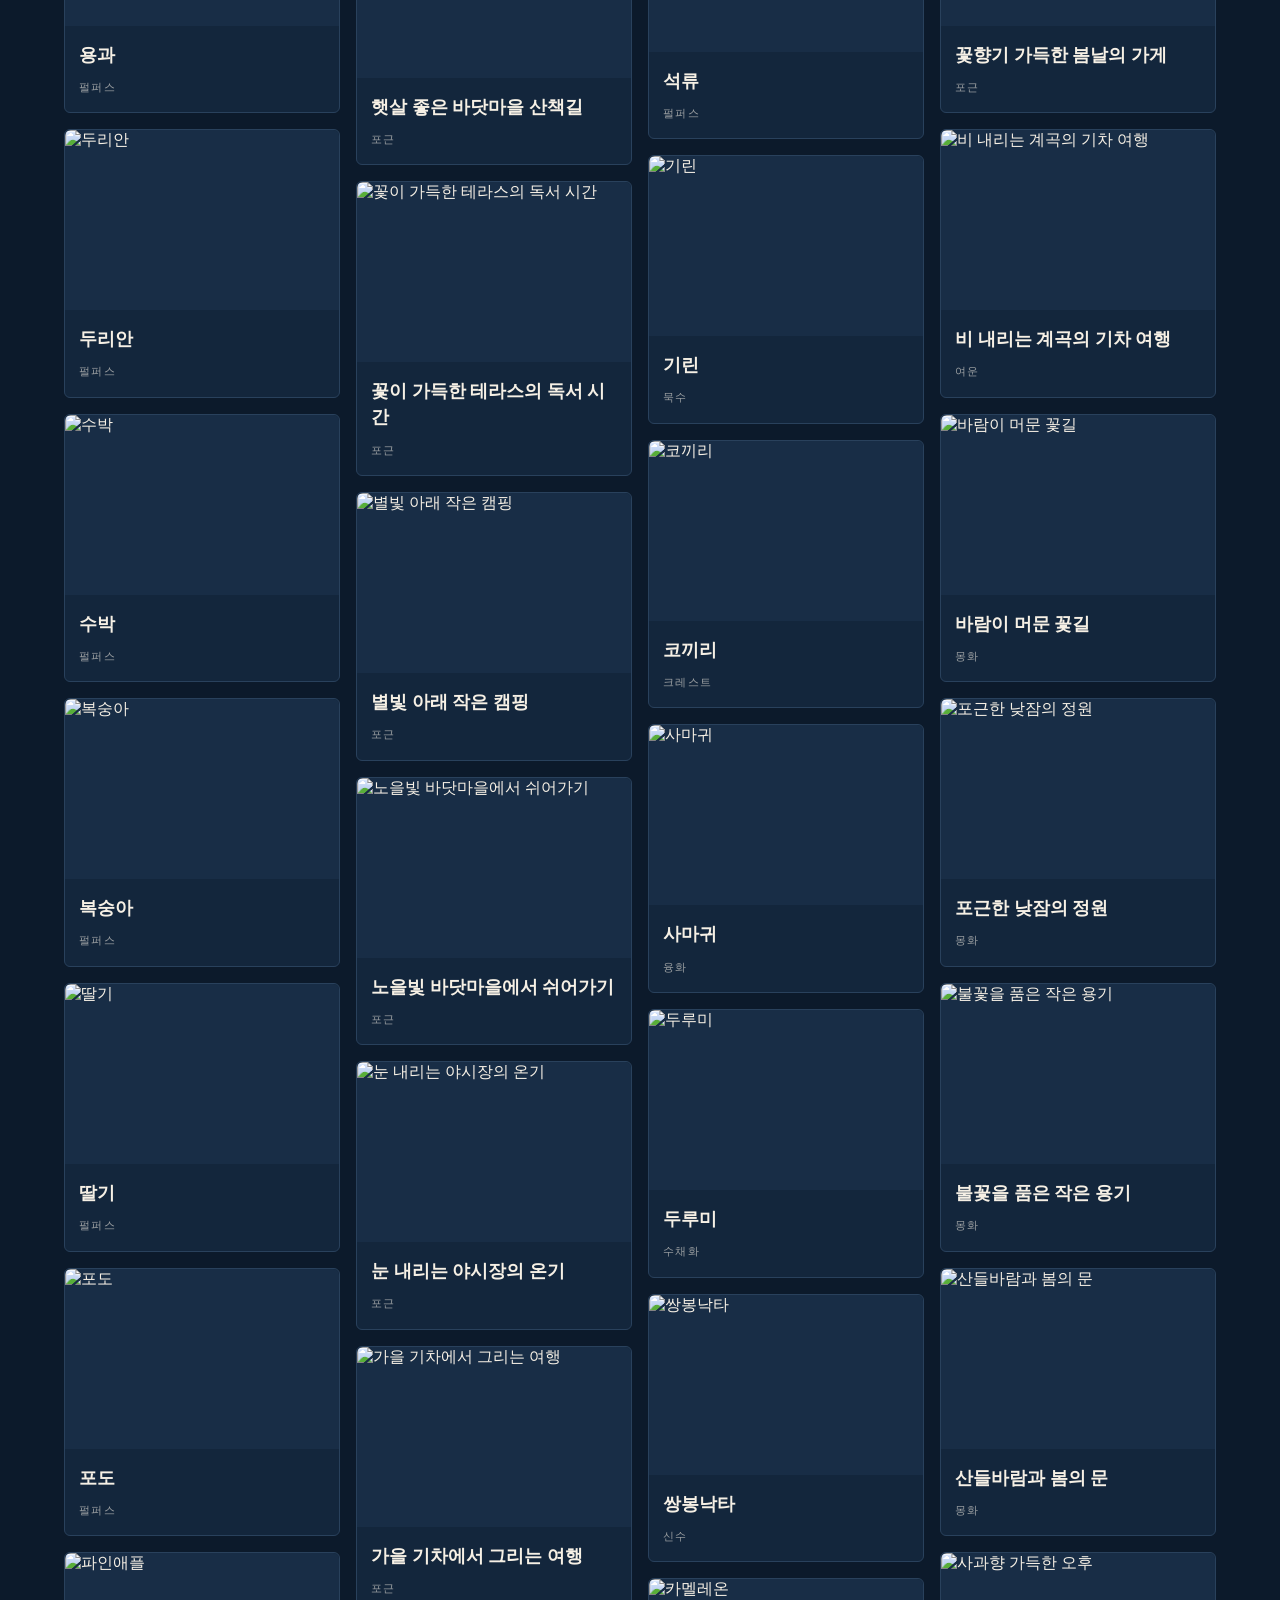
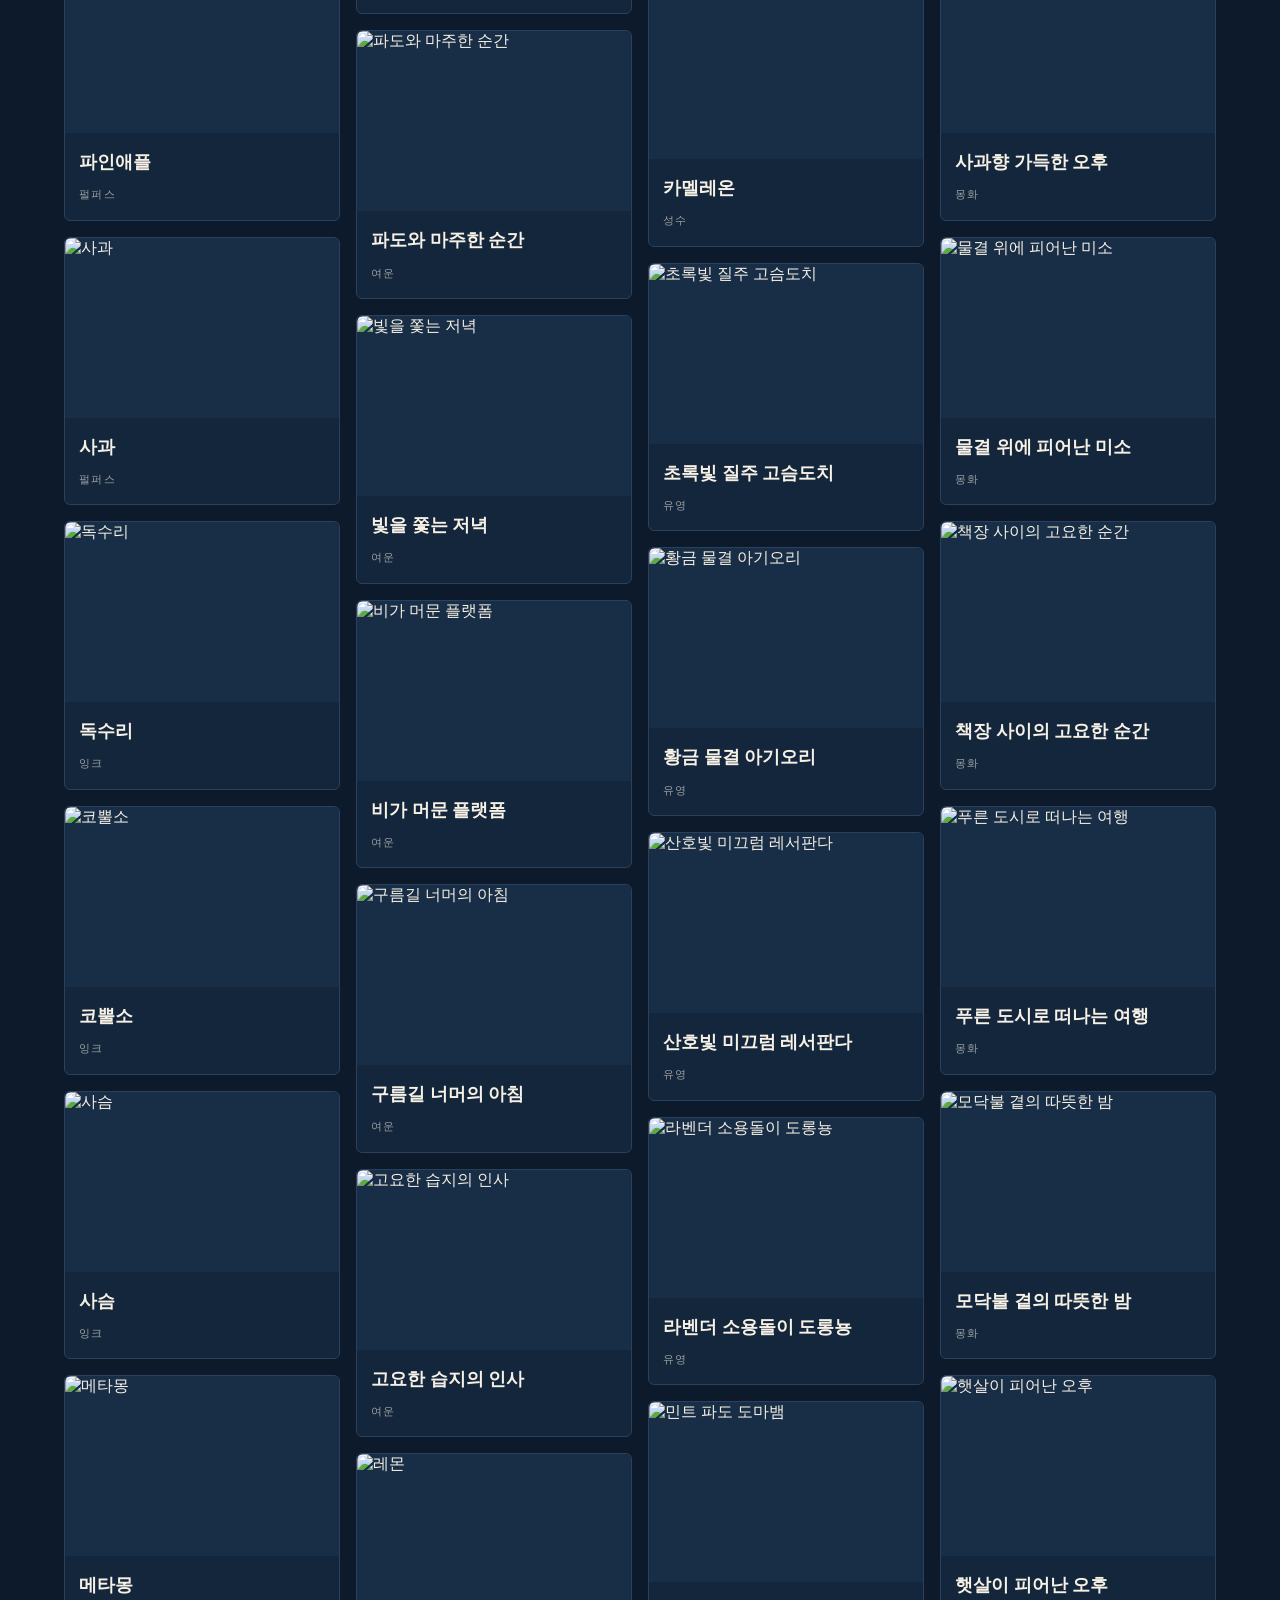
==== commit f402c9a5: "Add lightbox navigation and scroll top control" ====
--- a/index.html
+++ b/index.html
@@ -1,8 +1,9 @@
-<!doctype html><html lang="ko"><head><meta charset="utf-8"><meta name="viewport" content="width=device-width,initial-scale=1"><title>ART ARCHIVE</title><link rel="stylesheet" href="css/style.css"></head><body>
+<!doctype html><html lang="ko"><head><meta charset="utf-8"><meta name="viewport" content="width=device-width,initial-scale=1"><title>ART ARCHIVE</title><link rel="stylesheet" href="css/style.css"><link rel="stylesheet" href="css/mobile.css"><link rel="stylesheet" href="css/crest-mobile.css"><link rel="stylesheet" href="css/muksu-mobile.css"></head><body>
 <header><button class="logo home-logo" id="homeLogo" aria-label="맨 위로 이동">◒ ART ARCHIVE</button><nav class="nav"><a href="#">홈</a><a href="#collection">시리즈</a><a href="#works">전체 작품</a></nav></header>
 <section class="hero"><div><div class="eyebrow">A living illustration archive</div><h1>ART<br>ARCHIVE</h1><p>각기 다른 세계를 가진 일러스트레이션 시리즈가 하나의 아카이브로 모이는 개인 디지털 전시관.</p></div></section>
 <section class="section" id="collection"><div class="eyebrow">The collection</div><h2 id="seriesCount">0 SERIES</h2><div class="series" id="series"></div></section>
-<section class="section" id="latest"><div class="latest-head"><div><div class="eyebrow">Recently registered</div><h2>LATEST WORKS</h2></div><p>각 시리즈에서 가장 최근 등록된 작품 1점</p></div><div class="latest-grid" id="latestGrid"></div></section>\n<section class="section control" id="control" hidden><div class="eyebrow">Automation control</div><h2>USAGE MONITOR</h2><div class="control-grid"><div class="metric"><div class="label">오늘 완성</div><div class="value" id="mDone">—</div><div class="sub">Drive 저장 확인 기준</div></div><div class="metric"><div class="label">생성 요청</div><div class="value" id="mAttempts">—</div><div class="sub">실제 이미지 생성 시도</div></div><div class="metric"><div class="label">재생성</div><div class="value" id="mRegens">—</div><div class="sub" id="mRegenRate">재생성률 —</div></div><div class="metric"><div class="label">1장당 평균 시도</div><div class="value" id="mAvg">—</div><div class="sub">낮을수록 효율적</div></div></div><div class="series-status" id="seriesStatus"></div><p class="status-note" id="statusNote">자동화 상태 데이터를 불러오는 중…</p></section><section class="section dark" id="works"><div class="eyebrow">All works</div><h2>THE ARCHIVE</h2><div class="toolbar"><input id="q" placeholder="작품명 검색"><div class="filters" id="filters"></div></div><p class="count" id="count"></p><div class="gallery" id="gallery"></div></section><footer>ART ARCHIVE · PERSONAL ILLUSTRATION COLLECTION</footer><button class="admin-btn" id="adminBtn">ADMIN</button><div class="admin-modal" id="adminModal" aria-hidden="true"><form class="admin-box" id="adminForm"><div class="eyebrow">Private access</div><h3>ADMIN LOGIN</h3><input id="adminId" autocomplete="username" placeholder="아이디" required><input id="adminPw" type="password" autocomplete="current-password" placeholder="비밀번호" required><div class="admin-actions"><button type="button" id="adminCancel">취소</button><button class="primary" type="submit">로그인</button></div><p class="login-error" id="loginError"></p></form></div><div class="series-view" id="seriesView"><div class="series-view-head"><button class="series-home" id="seriesHome" aria-label="홈으로">◒ ART ARCHIVE</button><button id="seriesClose">← 전체 시리즈</button></div><div class="series-view-hero"><div class="eyebrow">Series collection</div><h2 id="seriesTitle"></h2><p id="seriesDesc"></p><div class="count" id="seriesWorkCount"></div></div><div class="crest-feature" id="crestFeature" hidden></div><div class="series-view-body"><div class="gallery" id="seriesGallery"></div></div></div><div class="lightbox" id="lightbox" aria-hidden="true"><button class="close" aria-label="닫기">×</button><img id="lightboxImg" alt=""><div class="caption" id="lightboxCaption"></div></div>
+<section class="section" id="latest"><div class="latest-head"><div><div class="eyebrow">Recently registered</div><h2>LATEST WORKS</h2></div><p>각 시리즈에서 가장 최근 등록된 작품 1점</p></div><div class="latest-grid" id="latestGrid"></div></section>\n<section class="section control" id="control" hidden><div class="eyebrow">Automation control</div><h2>USAGE MONITOR</h2><div class="control-grid"><div class="metric"><div class="label">오늘 완성</div><div class="value" id="mDone">—</div><div class="sub">Drive 저장 확인 기준</div></div><div class="metric"><div class="label">생성 요청</div><div class="value" id="mAttempts">—</div><div class="sub">실제 이미지 생성 시도</div></div><div class="metric"><div class="label">재생성</div><div class="value" id="mRegens">—</div><div class="sub" id="mRegenRate">재생성률 —</div></div><div class="metric"><div class="label">1장당 평균 시도</div><div class="value" id="mAvg">—</div><div class="sub">낮을수록 효율적</div></div></div><div class="series-status" id="seriesStatus"></div><p class="status-note" id="statusNote">자동화 상태 데이터를 불러오는 중…</p></section><section class="section dark" id="works"><div class="eyebrow">All works</div><h2>THE ARCHIVE</h2><div class="toolbar"><input id="q" placeholder="작품명 검색"><div class="filters" id="filters"></div></div><p class="count" id="count"></p><div class="gallery" id="gallery"></div></section><footer>ART ARCHIVE · PERSONAL ILLUSTRATION COLLECTION</footer><button class="admin-btn" id="adminBtn">ADMIN</button><div class="admin-modal" id="adminModal" aria-hidden="true"><form class="admin-box" id="adminForm"><div class="eyebrow">Private access</div><h3>ADMIN LOGIN</h3><input id="adminId" autocomplete="username" placeholder="아이디" required><input id="adminPw" type="password" autocomplete="current-password" placeholder="비밀번호" required><div class="admin-actions"><button type="button" id="adminCancel">취소</button><button class="primary" type="submit">로그인</button></div><p class="login-error" id="loginError"></p></form></div><div class="series-view" id="seriesView"><div class="series-view-head"><button class="series-home" id="seriesHome" aria-label="홈으로">◒ ART ARCHIVE</button><button id="seriesClose">← 전체 시리즈</button></div><div class="series-view-hero"><div class="eyebrow">Series collection</div><h2 id="seriesTitle"></h2><p id="seriesDesc"></p><div class="count" id="seriesWorkCount"></div></div><div class="crest-feature" id="crestFeature" hidden></div><div class="series-view-body"><div class="gallery" id="seriesGallery"></div></div></div><div class="lightbox" id="lightbox" aria-hidden="true"><button class="close" aria-label="닫기">×</button><button class="lightbox-nav prev" id="lightboxPrev" aria-label="이전 작품">‹</button><img id="lightboxImg" alt=""><button class="lightbox-nav next" id="lightboxNext" aria-label="다음 작품">›</button><div class="caption" id="lightboxCaption"></div></div><button class="scroll-top" id="scrollTopBtn" aria-label="맨 위로">↑</button>
 <script src="js/works.js"></script>
 <script src="js/app.js"></script>
-<script src="js/image-optimization.js"></script></body></html>+<script src="js/image-optimization.js"></script>
+<script src="js/mobile.js"></script></body></html>
--- a/css/style.css
+++ b/css/style.css
@@ -3381,3 +3381,414 @@
   filter:saturate(1.05) contrast(1.03)!important;
   transform:translateY(-1px)!important;
 }
+
+
+/* Monghwa v1 — dreamy watercolor card archive */
+@media(min-width:1100px){
+  .series-view.monghwa-mode{
+    background:#f8efe4!important;
+    background-image:url("https://drive.google.com/thumbnail?id=1pUHH8YaHWnzkeiyH_YIejf0mkob8m38E&sz=w2400")!important;
+    background-size:100% 100%!important;
+    background-position:center!important;
+    background-repeat:no-repeat!important;
+    height:100vh!important;min-height:100vh!important;overflow:hidden!important;
+  }
+  .monghwa-mode .series-view-head{
+    position:absolute!important;top:0!important;left:0!important;right:0!important;
+    width:100%!important;max-width:none!important;height:54px!important;
+    padding:0 4vw!important;box-sizing:border-box!important;
+    display:flex!important;align-items:center!important;justify-content:space-between!important;
+    background:rgba(250,244,235,.78)!important;
+    border-bottom:1px solid rgba(126,102,79,.14)!important;
+    backdrop-filter:blur(8px)!important;z-index:1000!important;
+  }
+  .monghwa-mode .series-view-hero{
+    position:absolute!important;left:7vw!important;top:50%!important;transform:translateY(-50%)!important;
+    width:21vw!important;max-width:345px!important;height:auto!important;min-height:0!important;
+    margin:0!important;padding:16px 18px!important;
+    background:rgba(255,249,241,.28)!important;
+    backdrop-filter:blur(2px)!important;border-radius:5px!important;z-index:4!important;
+  }
+  .monghwa-mode .series-view-hero:before,.monghwa-mode .series-view-hero:after{display:none!important}
+  .monghwa-mode .series-view-hero .eyebrow{
+    margin:0 0 9px!important;font:700 9px/1.2 Arial,sans-serif!important;
+    letter-spacing:.30em!important;color:#8b786a!important;
+  }
+  .monghwa-mode #seriesTitle{
+    margin:0 0 13px!important;padding:0!important;
+    font-family:"Nanum Myeongjo","Noto Serif KR","Batang",serif!important;
+    font-size:clamp(50px,3.8vw,68px)!important;font-weight:800!important;
+    line-height:.96!important;letter-spacing:-.06em!important;color:#5f5148!important;text-transform:none!important;
+  }
+  .monghwa-mode #seriesTitle:after{
+    content:"MONGHWA"!important;display:block!important;margin-top:12px!important;
+    font:800 8px/1 Arial,sans-serif!important;letter-spacing:.44em!important;color:#c99278!important;
+  }
+  .monghwa-mode #seriesDesc{
+    margin:18px 0 0!important;padding:0!important;max-width:315px!important;
+    font:10px/1.72 Arial,sans-serif!important;color:#70635c!important;font-weight:650!important;
+    background:transparent!important;
+  }
+  .monghwa-mode #seriesWorkCount{
+    margin-top:14px!important;font:800 9px/1 Arial,sans-serif!important;
+    letter-spacing:.28em!important;color:#b99661!important;
+  }
+
+  .monghwa-mode .crest-feature{
+    position:absolute!important;left:32.0vw!important;top:16.5vh!important;
+    width:25.2vw!important;height:auto!important;padding:0!important;margin:0!important;
+    display:block!important;background:transparent!important;border:0!important;z-index:5!important;
+  }
+  .monghwa-mode .crest-feature-art{
+    position:relative!important;left:auto!important;top:auto!important;transform:none!important;
+    width:25.2vw!important;height:31.2vw!important;max-height:62vh!important;
+    padding:8px!important;box-sizing:border-box!important;display:flex!important;
+    align-items:center!important;justify-content:center!important;
+    background:rgba(255,250,243,.66)!important;border:1px solid rgba(126,102,79,.16)!important;
+    box-shadow:0 14px 30px rgba(95,78,63,.08)!important;
+  }
+  .monghwa-mode .crest-feature-art:before,.monghwa-mode .crest-feature-art:after{display:none!important}
+  .monghwa-mode .crest-feature-art img{
+    width:100%!important;height:100%!important;object-fit:contain!important;
+    max-width:none!important;max-height:none!important;filter:none!important;box-shadow:none!important;
+    background:rgba(255,255,255,.05)!important;
+  }
+  .monghwa-mode .crest-feature-copy{
+    position:absolute!important;left:0!important;top:calc(31.2vw + 8px)!important;width:100%!important;
+    margin:0!important;padding:0!important;background:transparent!important;border:0!important;
+  }
+  .monghwa-mode .crest-feature-copy:before,.monghwa-mode .crest-feature-copy .eyebrow,.monghwa-mode .crest-feature-copy p{display:none!important}
+  .monghwa-mode .crest-feature-copy h3{
+    margin:0!important;padding:0!important;
+    font-family:"Nanum Myeongjo","Noto Serif KR","Batang",serif!important;
+    font-size:18px!important;font-weight:800!important;color:#5f5148!important;letter-spacing:-.03em!important;
+  }
+
+  .monghwa-mode .series-view-body{
+    position:absolute!important;left:62.0vw!important;right:3.8vw!important;top:17.2vh!important;
+    width:auto!important;height:auto!important;min-height:0!important;padding:8px!important;margin:0!important;
+    background:rgba(255,249,241,.16)!important;border:1px solid rgba(255,255,255,.10)!important;
+    overflow:visible!important;z-index:5!important;backdrop-filter:blur(1.5px)!important;
+  }
+  .monghwa-mode .series-view-body:before{
+    content:"MONGHWA ARCHIVE"!important;display:block!important;
+    margin:0 0 11px!important;padding:0 0 8px!important;
+    border-bottom:1px solid rgba(126,102,79,.22)!important;
+    font:800 9px/1 Arial,sans-serif!important;letter-spacing:.28em!important;color:#7b6b60!important;
+  }
+  .monghwa-mode .series-view-body .gallery{
+    columns:unset!important;display:grid!important;grid-template-columns:repeat(3,minmax(0,1fr))!important;
+    gap:9px!important;max-height:67vh!important;overflow-y:auto!important;padding-right:4px!important;
+  }
+  .monghwa-mode .series-view-body .card{
+    margin:0!important;min-width:0!important;background:rgba(255,250,244,.70)!important;
+    border:1px solid rgba(126,102,79,.16)!important;box-shadow:0 6px 16px rgba(91,73,59,.05)!important;
+  }
+  .monghwa-mode .series-view-body .card img{
+    width:100%!important;aspect-ratio:4/5!important;min-height:0!important;object-fit:contain!important;
+    background:rgba(255,255,255,.18)!important;
+  }
+  .monghwa-mode .series-view-body .card .meta{
+    min-height:30px!important;padding:5px 8px!important;background:rgba(91,72,61,.82)!important;color:#fff!important;
+  }
+  .monghwa-mode .series-view-body .card .meta b{font-size:10.5px!important;margin-bottom:2px!important}
+  .monghwa-mode .series-view-body .card .meta small{font-size:6.5px!important;color:#f6e9dc!important;opacity:.88!important}
+  .monghwa-mode .crest-pager{
+    margin-top:7px!important;display:flex!important;align-items:center!important;justify-content:flex-end!important;
+    gap:6px!important;color:#7b6b60!important;
+  }
+  .monghwa-mode .crest-page-indicator{
+    min-width:38px!important;height:28px!important;line-height:28px!important;text-align:center!important;
+    background:rgba(255,249,241,.88)!important;border:1px solid rgba(126,102,79,.20)!important;font-weight:800!important;
+  }
+  .monghwa-mode .crest-pager button{
+    width:28px!important;height:28px!important;flex:0 0 28px!important;padding:0!important;
+    display:grid!important;place-items:center!important;background:rgba(255,249,241,.92)!important;
+    border:1px solid rgba(126,102,79,.22)!important;color:#6a5b51!important;font-weight:800!important;
+  }
+  .monghwa-mode .crest-pager button:hover:not(:disabled){background:#8d7565!important;color:#fff!important}
+}
+
+@media(max-width:1099px){
+  .series-view.monghwa-mode{
+    background:#f8efe4!important;
+    background-image:linear-gradient(rgba(248,239,228,.72),rgba(248,239,228,.90)),
+      url("https://drive.google.com/thumbnail?id=1pUHH8YaHWnzkeiyH_YIejf0mkob8m38E&sz=w1600")!important;
+    background-size:cover!important;background-position:center top!important;background-attachment:fixed!important;
+  }
+}
+
+
+/* Monghwa refinement v2 — readability, balance, archive emphasis */
+@media (min-width:1100px){
+  .monghwa-mode .series-view-hero{
+    left:7vw!important;
+    top:47.5%!important;
+    transform:translateY(-50%)!important;
+    width:21.5vw!important;
+    max-width:360px!important;
+    padding:18px 20px!important;
+    background:rgba(255,248,240,.58)!important;
+    backdrop-filter:blur(6px)!important;
+    -webkit-backdrop-filter:blur(6px)!important;
+    border:1px solid rgba(138,112,90,.12)!important;
+    box-shadow:0 10px 24px rgba(86,67,52,.06)!important;
+  }
+  .monghwa-mode .series-view-hero .eyebrow{
+    margin:0 0 6px!important;
+    letter-spacing:.30em!important;
+    color:#8a7668!important;
+  }
+  .monghwa-mode #seriesTitle{
+    margin:0 0 8px!important;
+    line-height:.94!important;
+    color:#56483f!important;
+  }
+  .monghwa-mode #seriesTitle:after{margin-top:10px!important}
+  .monghwa-mode #seriesDesc{
+    margin-top:14px!important;
+    line-height:1.76!important;
+    color:#6d6058!important;
+  }
+  .monghwa-mode #seriesWorkCount{margin-top:12px!important}
+
+  .monghwa-mode .crest-feature{
+    left:31.2vw!important;
+    top:16.3vh!important;
+    width:24.2vw!important;
+  }
+  .monghwa-mode .crest-feature-art{
+    width:24.2vw!important;
+    height:30.2vw!important;
+    max-height:60vh!important;
+    padding:8px!important;
+    background:rgba(255,251,245,.78)!important;
+    border:1px solid rgba(130,104,83,.14)!important;
+    box-shadow:0 14px 30px rgba(95,78,63,.08)!important;
+  }
+  .monghwa-mode .crest-feature-art img{
+    width:100%!important;
+    height:100%!important;
+    object-fit:contain!important;
+  }
+  .monghwa-mode .crest-feature-copy{
+    top:calc(30.2vw + 4px)!important;
+  }
+  .monghwa-mode .crest-feature-copy h3{
+    font-size:17px!important;
+    line-height:1.25!important;
+    color:#5b4d44!important;
+  }
+
+  .monghwa-mode .series-view-body{
+    left:58.6vw!important;
+    right:3.2vw!important;
+    top:16.8vh!important;
+    padding:10px!important;
+    background:rgba(255,249,242,.34)!important;
+    border:1px solid rgba(255,255,255,.18)!important;
+    backdrop-filter:blur(4px)!important;
+    -webkit-backdrop-filter:blur(4px)!important;
+    box-shadow:0 8px 24px rgba(91,73,59,.04)!important;
+  }
+  .monghwa-mode .series-view-body:before{
+    margin:0 0 10px!important;
+    padding:0 0 8px!important;
+    color:#7b6c61!important;
+    border-bottom:1px solid rgba(126,102,79,.18)!important;
+  }
+  .monghwa-mode .series-view-body .gallery{
+    gap:10px!important;
+    max-height:68vh!important;
+  }
+  .monghwa-mode .series-view-body .card{
+    background:rgba(255,250,244,.82)!important;
+    border:1px solid rgba(126,102,79,.12)!important;
+    box-shadow:0 6px 16px rgba(91,73,59,.04)!important;
+  }
+  .monghwa-mode .series-view-body .card img{
+    aspect-ratio:4/5!important;
+    background:rgba(255,255,255,.22)!important;
+  }
+  .monghwa-mode .series-view-body .card .meta{
+    min-height:34px!important;
+    padding:6px 9px!important;
+    background:rgba(132,110,95,.82)!important;
+    color:#fff!important;
+  }
+  .monghwa-mode .series-view-body .card .meta b{
+    font-size:10.5px!important;
+    margin-bottom:2px!important;
+    line-height:1.25!important;
+  }
+  .monghwa-mode .series-view-body .card .meta small{
+    font-size:6.4px!important;
+    color:#f3e6da!important;
+    opacity:.9!important;
+  }
+  .monghwa-mode .crest-pager{margin-top:8px!important}
+  .monghwa-mode .crest-page-indicator{
+    background:rgba(255,249,242,.92)!important;
+    border:1px solid rgba(126,102,79,.16)!important;
+    color:#6f6056!important;
+  }
+  .monghwa-mode .crest-pager button{
+    background:rgba(255,249,242,.94)!important;
+    border:1px solid rgba(126,102,79,.18)!important;
+    color:#6b5b50!important;
+  }
+  .monghwa-mode .crest-pager button:hover:not(:disabled){
+    background:#8e7768!important;
+    color:#fff!important;
+  }
+}
+
+
+/* Monghwa series button skin */
+.series button[data-series="몽화"]{
+  position:relative!important;
+  overflow:hidden!important;
+  min-height:78px!important;
+  background-image:
+    linear-gradient(rgba(255,249,242,.18),rgba(255,249,242,.18)),
+    url("https://drive.google.com/thumbnail?id=13pRF2brYg-s7zEv2V5dWVnsb10vFW642&sz=w1400")!important;
+  background-size:cover!important;
+  background-position:center!important;
+  background-repeat:no-repeat!important;
+  border:1px solid rgba(130,104,83,.28)!important;
+  color:#584a42!important;
+  text-shadow:0 1px 5px rgba(255,255,255,.82)!important;
+  box-shadow:inset 0 0 0 1px rgba(255,255,255,.34)!important;
+  transition:transform .22s ease,box-shadow .22s ease,filter .22s ease!important;
+}
+.series button[data-series="몽화"] small{
+  color:#ad7f64!important;
+  font-weight:700!important;
+  text-shadow:0 1px 4px rgba(255,255,255,.72)!important;
+}
+.series button[data-series="몽화"]:hover{
+  transform:translateY(-2px)!important;
+  filter:saturate(1.04) contrast(1.02)!important;
+  box-shadow:0 8px 20px rgba(91,73,59,.10),inset 0 0 0 1px rgba(255,255,255,.46)!important;
+}
+
+
+/* Series buttons — subtle rounded corners */
+.series button{
+  border-radius:6px!important;
+}
+
+
+/* Global 6px corner refinement — latest, archive, search, filters */
+.latest-card,
+.card,
+.toolbar input,
+.filters button{
+  border-radius:6px!important;
+}
+
+.latest-card,
+.card{
+  overflow:hidden!important;
+}
+
+.latest-card img,
+.card img{
+  border-radius:6px 6px 0 0!important;
+}
+
+.toolbar input{
+  overflow:hidden!important;
+}
+
+.filters button{
+  overflow:hidden!important;
+}
+
+
+/* UI polish v1 — toolbar, selection, hover, archive rhythm */
+.toolbar{
+  padding:12px!important;
+  border:1px solid rgba(120,131,146,.24)!important;
+  border-radius:8px!important;
+  background:rgba(255,255,255,.025)!important;
+  backdrop-filter:blur(3px)!important;
+  -webkit-backdrop-filter:blur(3px)!important;
+  align-items:center!important;
+}
+
+.toolbar input{
+  transition:border-color .2s ease,background .2s ease,box-shadow .2s ease!important;
+}
+.toolbar input:focus{
+  outline:none!important;
+  border-color:#b8c3d0!important;
+  background:rgba(255,255,255,.035)!important;
+  box-shadow:0 0 0 2px rgba(184,195,208,.08)!important;
+}
+
+.filters button{
+  transition:transform .18s ease,background .18s ease,border-color .18s ease,box-shadow .18s ease!important;
+}
+.filters button:hover{
+  transform:translateY(-1px)!important;
+  border-color:#a7b4c2!important;
+  box-shadow:0 4px 12px rgba(0,0,0,.10)!important;
+}
+.filters button.active{
+  box-shadow:0 5px 14px rgba(0,0,0,.14)!important;
+}
+
+.series button{
+  transition:transform .2s ease,box-shadow .2s ease,filter .2s ease!important;
+}
+.series button:hover{
+  transform:translateY(-2px)!important;
+  box-shadow:0 7px 18px rgba(12,26,43,.10)!important;
+}
+.series button.active-series{
+  transform:translateY(-2px)!important;
+  box-shadow:0 0 0 2px rgba(12,26,43,.20),0 8px 22px rgba(12,26,43,.12)!important;
+  filter:saturate(1.04) contrast(1.02)!important;
+}
+
+.latest-card,
+.card{
+  transition:transform .2s ease,box-shadow .2s ease,border-color .2s ease!important;
+}
+.latest-card:hover{
+  transform:translateY(-3px)!important;
+  box-shadow:0 12px 28px rgba(12,26,43,.10)!important;
+}
+#gallery .card:hover{
+  transform:translateY(-3px)!important;
+  box-shadow:0 12px 28px rgba(0,0,0,.18)!important;
+  border-color:#3a5676!important;
+}
+
+#gallery .card .meta{
+  min-height:70px!important;
+  display:flex!important;
+  flex-direction:column!important;
+  justify-content:center!important;
+}
+#gallery .card .meta b{
+  min-height:26px!important;
+  display:flex!important;
+  align-items:center!important;
+}
+#gallery .card .meta small{
+  margin-top:4px!important;
+}
+
+.latest-meta{
+  min-height:70px!important;
+  display:flex!important;
+  flex-direction:column!important;
+  justify-content:center!important;
+}
+.latest-meta b{
+  min-height:24px!important;
+  display:flex!important;
+  align-items:center!important;
+}
--- a/css/mobile.css
+++ b/css/mobile.css
@@ -0,0 +1,52 @@
+/* ART ARCHIVE — Mobile UI V2 Compact */
+@media (max-width:768px){
+  :root{--m-line:rgba(255,255,255,.12)}
+  html{scroll-behavior:smooth}
+  body{padding-bottom:58px;overflow-x:hidden}
+  header{position:sticky;top:0;z-index:80;height:48px;padding:0 14px;backdrop-filter:blur(14px)}
+  header .logo{font-size:14px;letter-spacing:-.015em}
+  header .nav{display:none}
+  .hero{min-height:46vh;padding:58px 16px 26px;display:flex;align-items:flex-end;position:relative;overflow:hidden}
+  .hero:before,.hero:after{display:none!important;content:none!important}
+  .hero>div{position:relative;z-index:2;max-width:82%}
+  .hero h1{font-size:clamp(38px,12vw,56px);line-height:.88;letter-spacing:-.05em;margin:5px 0 10px}
+  .hero p{font-size:11px;line-height:1.55;max-width:270px;margin:0}
+  .eyebrow{letter-spacing:.16em;font-size:8px}
+  .section{padding:28px 14px}.section h2{font-size:25px;letter-spacing:-.03em;margin:4px 0 13px}
+  #collection{overflow:hidden}#collection .series{display:flex!important;grid-template-columns:none!important;gap:9px;overflow-x:auto;scroll-snap-type:x mandatory;padding:1px 14px 8px 0;margin-right:-14px;scrollbar-width:none}#collection .series::-webkit-scrollbar{display:none}#collection .series>*{flex:0 0 min(44vw,172px);scroll-snap-align:start;border-radius:13px;overflow:hidden;min-height:210px;box-shadow:0 8px 20px rgba(0,0,0,.13)}
+  #latest .latest-head{display:flex;align-items:end;justify-content:space-between;gap:8px}#latest .latest-head>p{font-size:9px;line-height:1.35;max-width:110px;margin:0 0 13px;opacity:.58;text-align:right}#latestGrid,.latest-grid{display:grid!important;grid-template-columns:repeat(2,minmax(0,1fr))!important;gap:7px!important}.latest-card{border-radius:9px!important;overflow:hidden}.latest-card img{aspect-ratio:1/1.04;object-fit:cover}
+  #works{padding:30px 10px 40px!important}#works h2{font-size:28px;margin-bottom:12px}#works .toolbar{display:block}#q{width:100%!important;box-sizing:border-box;border-radius:999px!important;min-height:36px;padding:0 13px!important;font-size:12px}#filters,.filters{display:flex!important;flex-wrap:nowrap!important;gap:5px;overflow-x:auto;padding:8px 0 6px;scrollbar-width:none}#filters::-webkit-scrollbar,.filters::-webkit-scrollbar{display:none}#filters button,.filters button{flex:0 0 auto;border-radius:999px!important;white-space:nowrap;font-size:9px!important;padding:7px 10px!important}#gallery,.gallery{grid-template-columns:repeat(2,minmax(0,1fr))!important;gap:7px!important}.card{border-radius:9px!important;overflow:hidden}.card img{width:100%;aspect-ratio:1/1.04;object-fit:cover}
+  .series-view{z-index:110!important;padding-bottom:58px}.series-view-head{position:sticky!important;top:0;z-index:5;padding:9px 12px!important;backdrop-filter:blur(14px);border-bottom:1px solid rgba(255,255,255,.10)}.series-view-head button{font-size:10px!important}.series-view-hero{padding:20px 14px 13px!important;min-height:auto!important}.series-view-hero h2{font-size:31px!important;margin:3px 0 5px!important}.series-view-hero p{font-size:10px!important;line-height:1.5!important;max-width:310px}.series-view-body{padding:8px 10px 30px!important}#seriesGallery{grid-template-columns:repeat(2,minmax(0,1fr))!important;gap:7px!important}.crest-feature{margin:0 10px 10px!important;border-radius:12px!important;overflow:hidden}.crest-feature-art img{max-height:52vh;object-fit:contain}
+
+  /* CREST — dedicated mobile detail */
+  .series-view.crest-mode{background:#0b0d0f!important;color:#f4f0e7!important}
+  .series-view.crest-mode .series-view-head{height:44px!important;box-sizing:border-box;background:rgba(8,10,12,.86)!important;border-bottom:1px solid rgba(255,255,255,.08)!important}
+  .series-view.crest-mode .series-home{font-size:11px!important;letter-spacing:.06em!important;color:#f4f0e7!important}
+  .series-view.crest-mode #seriesClose{font-size:9px!important;color:rgba(244,240,231,.72)!important}
+  .series-view.crest-mode .series-view-hero{padding:18px 14px 11px!important;background:transparent!important}
+  .series-view.crest-mode .series-view-hero .eyebrow{font-size:7px!important;color:rgba(244,240,231,.46)!important}
+  .series-view.crest-mode .series-view-hero h2{font-size:34px!important;line-height:.95!important;letter-spacing:-.04em!important;color:#f4f0e7!important;margin:4px 0 7px!important}
+  .series-view.crest-mode .series-view-hero p{font-size:9px!important;line-height:1.55!important;color:rgba(244,240,231,.62)!important;max-width:280px!important;margin:0 0 7px!important}
+  .series-view.crest-mode #seriesWorkCount{font-size:8px!important;letter-spacing:.12em!important;color:rgba(244,240,231,.42)!important}
+  .series-view.crest-mode .crest-feature{display:flex!important;flex-direction:column!important;margin:2px 10px 13px!important;border:1px solid rgba(255,255,255,.09)!important;border-radius:10px!important;background:#080a0c!important;box-shadow:0 12px 30px rgba(0,0,0,.24)!important}
+  .series-view.crest-mode .crest-feature-copy{order:2!important;padding:9px 11px 10px!important;background:#080a0c!important}
+  .series-view.crest-mode .crest-feature-copy h3{font-size:14px!important;line-height:1.2!important;color:#f4f0e7!important;margin:0!important;font-weight:500!important}
+  .series-view.crest-mode .crest-feature-art{order:1!important;width:100%!important;background:#050607!important}
+  .series-view.crest-mode .crest-feature-art img{display:block!important;width:100%!important;height:min(50vh,420px)!important;max-height:none!important;object-fit:contain!important;background:#050607!important}
+  .series-view.crest-mode .series-view-body{padding:0 10px 26px!important}
+  .series-view.crest-mode #seriesGallery{display:grid!important;grid-template-columns:repeat(3,minmax(0,1fr))!important;gap:5px!important}
+  .series-view.crest-mode #seriesGallery .card{border-radius:7px!important;background:#111417!important;border:1px solid rgba(255,255,255,.07)!important;cursor:pointer!important}
+  .series-view.crest-mode #seriesGallery .card img{aspect-ratio:1/1.08!important;object-fit:cover!important}
+  .series-view.crest-mode #seriesGallery .meta{padding:6px 6px 7px!important}
+  .series-view.crest-mode #seriesGallery .meta b{display:block!important;font-size:8px!important;line-height:1.2!important;color:#eee9df!important;white-space:nowrap!important;overflow:hidden!important;text-overflow:ellipsis!important}
+  .series-view.crest-mode #seriesGallery .meta small{display:none!important}
+  .series-view.crest-mode .crest-pager{display:flex!important;align-items:center!important;justify-content:center!important;gap:13px!important;padding:13px 0 0!important}
+  .series-view.crest-mode .crest-pager button{width:28px!important;height:28px!important;border-radius:50%!important;border:1px solid rgba(255,255,255,.14)!important;background:rgba(255,255,255,.04)!important;color:#f4f0e7!important;font-size:16px!important}
+  .series-view.crest-mode .crest-page-indicator{font-size:8px!important;letter-spacing:.12em!important;color:rgba(244,240,231,.48)!important}
+
+  .lightbox{z-index:300!important;padding:0!important;background:#050607!important}.lightbox img{width:100%;height:100%;max-width:none!important;max-height:none!important;object-fit:contain}.lightbox .close{top:12px!important;right:11px!important;width:34px;height:34px;border-radius:50%;background:rgba(0,0,0,.42)!important;z-index:3}.lightbox .caption{left:12px!important;right:12px!important;bottom:18px!important;padding:9px 11px!important;border-radius:9px;background:rgba(0,0,0,.46)!important;backdrop-filter:blur(10px);font-size:10px!important}
+  footer{padding:28px 14px 72px!important;font-size:9px!important}.admin-btn{bottom:65px!important;right:10px!important;transform:scale(.72);transform-origin:right bottom}
+  .mobile-nav{display:flex!important;position:fixed;z-index:200;left:50%;transform:translateX(-50%);bottom:8px;width:min(270px,calc(100% - 32px));height:46px;padding:0 4px;align-items:center;justify-content:space-around;border:1px solid rgba(255,255,255,.12);border-radius:15px;background:rgba(10,12,14,.90);box-shadow:0 8px 24px rgba(0,0,0,.22);backdrop-filter:blur(16px)}.mobile-nav button{appearance:none;border:0;background:none;color:#f7f4ee;min-width:62px;height:40px;font-size:7px;letter-spacing:.07em;display:flex;flex-direction:column;align-items:center;justify-content:center;gap:1px}.mobile-nav button span{font-size:15px;line-height:1}
+}
+@media (max-width:390px){#collection .series>*{flex-basis:46vw;min-height:195px}.hero{min-height:43vh}.section{padding-left:12px;padding-right:12px}.series-view.crest-mode .crest-feature-art img{height:46vh!important}}
+@media (min-width:769px){.mobile-nav{display:none!important}}
--- a/css/crest-mobile.css
+++ b/css/crest-mobile.css
@@ -0,0 +1,51 @@
+/* CREST mobile V2 — immersive digital artbook */
+@media (max-width:768px){
+  .series-view.crest-mode{color:#122238!important;background:#f4efe4 url("https://drive.google.com/thumbnail?id=1RxUahVTis8FA5v8V6onXy1O6YoqGblCf&sz=w1600") top center/auto 74vh no-repeat!important;overflow-x:hidden!important}
+  .series-view.crest-mode:before{content:"";position:fixed;inset:0;z-index:0;pointer-events:none;background:linear-gradient(180deg,rgba(244,239,228,.02) 0,rgba(244,239,228,.08) 35vh,rgba(244,239,228,.80) 68vh,#f4efe4 88vh)}
+  .series-view.crest-mode>*{position:relative;z-index:1}
+  .series-view.crest-mode .series-view-head{height:42px!important;padding:0 13px!important;background:rgba(244,239,228,.58)!important;border:0!important;border-bottom:1px solid rgba(93,69,39,.12)!important;backdrop-filter:blur(10px)!important}
+  .series-view.crest-mode .series-home{font-size:9px!important;letter-spacing:.10em!important;color:#122238!important}
+  .series-view.crest-mode #seriesClose{font-size:8px!important;color:rgba(18,34,56,.65)!important}
+
+  .series-view.crest-mode .series-view-hero{min-height:205px!important;padding:28px 15px 16px!important;background:transparent!important;display:flex!important;flex-direction:column!important;justify-content:flex-end!important;align-items:flex-start!important}
+  .series-view.crest-mode .series-view-hero:before,.series-view.crest-mode .series-view-hero:after{display:none!important}
+  .series-view.crest-mode .series-view-hero .eyebrow{font:7px Arial,sans-serif!important;letter-spacing:.34em!important;color:#8b683c!important;margin-bottom:7px!important}
+  .series-view.crest-mode .series-view-hero h2{font-size:42px!important;line-height:.82!important;letter-spacing:-.055em!important;color:#122238!important;margin:0 0 10px!important;font-weight:500!important}
+  .series-view.crest-mode #seriesTitle:after{display:block!important;margin-top:11px!important;font:7px Arial,sans-serif!important;letter-spacing:.46em!important;color:#9a7440!important}
+  .series-view.crest-mode .series-view-hero p{max-width:245px!important;margin:0!important;font-size:8px!important;line-height:1.65!important;color:rgba(18,34,56,.63)!important}
+  .series-view.crest-mode #seriesWorkCount{position:absolute!important;right:15px!important;bottom:17px!important;margin:0!important;font:7px Arial,sans-serif!important;letter-spacing:.18em!important;color:#8b683c!important}
+
+  /* artwork floats as the page itself — no conventional card */
+  .series-view.crest-mode .crest-feature{display:block!important;margin:0!important;padding:5px 0 20px!important;border:0!important;background:transparent!important;box-shadow:none!important;overflow:visible!important}
+  .series-view.crest-mode .crest-feature-art{width:calc(100% - 28px)!important;margin:0 auto!important;padding:0!important;border:0!important;background:transparent!important;box-shadow:none!important;position:relative!important}
+  .series-view.crest-mode .crest-feature-art:before,.series-view.crest-mode .crest-feature-art:after{display:none!important}
+  .series-view.crest-mode .crest-feature-art img{display:block!important;width:100%!important;height:auto!important;max-height:61vh!important;min-height:0!important;object-fit:contain!important;padding:0!important;background:transparent!important;filter:drop-shadow(0 18px 20px rgba(47,35,20,.16))!important}
+  .series-view.crest-mode .crest-feature-copy{width:calc(100% - 44px)!important;margin:11px auto 0!important;padding:0!important;background:transparent!important;display:grid!important;grid-template-columns:auto 1fr!important;column-gap:12px!important;align-items:end!important}
+  .series-view.crest-mode .crest-feature-copy:before{content:"NOW\A VIEWING"!important;white-space:pre!important;font:6px/1.45 Arial,sans-serif!important;letter-spacing:.22em!important;color:#9a7440!important;padding-bottom:2px!important}
+  .series-view.crest-mode .crest-feature-copy h3{font-size:17px!important;line-height:1.08!important;color:#122238!important;margin:0!important;font-weight:500!important;letter-spacing:-.025em!important;border-left:1px solid rgba(139,104,60,.30)!important;padding-left:12px!important}
+
+  /* catalogue strip feels like the edge of a printed art book */
+  .series-view.crest-mode .series-view-body{padding:8px 0 30px!important;overflow:hidden!important;background:transparent!important}
+  .series-view.crest-mode .series-view-body:before{content:"THE CREST COLLECTION"!important;display:block!important;margin:0 0 9px 22px!important;font:6px Arial,sans-serif!important;letter-spacing:.36em!important;color:#8b683c!important}
+  .series-view.crest-mode #seriesGallery{display:flex!important;grid-template-columns:none!important;gap:0!important;overflow-x:auto!important;scroll-snap-type:x mandatory!important;padding:0 0 9px 22px!important;scrollbar-width:none!important;align-items:flex-end!important}
+  .series-view.crest-mode #seriesGallery::-webkit-scrollbar{display:none!important}
+  .series-view.crest-mode #seriesGallery .card{flex:0 0 104px!important;width:104px!important;margin:0 9px 0 0!important;scroll-snap-align:start!important;border:0!important;border-radius:0!important;background:transparent!important;box-shadow:none!important;overflow:visible!important;transform:none!important}
+  .series-view.crest-mode #seriesGallery .card:nth-child(2n){flex-basis:82px!important;width:82px!important;margin-bottom:14px!important}
+  .series-view.crest-mode #seriesGallery .card:nth-child(3n){flex-basis:94px!important;width:94px!important;margin-bottom:5px!important}
+  .series-view.crest-mode #seriesGallery .card img{display:block!important;width:100%!important;height:auto!important;aspect-ratio:auto!important;max-height:126px!important;object-fit:contain!important;background:transparent!important;box-shadow:0 8px 15px rgba(47,35,20,.12)!important}
+  .series-view.crest-mode #seriesGallery .meta{padding:5px 1px 0!important;background:transparent!important}
+  .series-view.crest-mode #seriesGallery .meta b{display:block!important;font:7px/1.2 Arial,sans-serif!important;color:rgba(18,34,56,.72)!important;white-space:nowrap!important;overflow:hidden!important;text-overflow:ellipsis!important}
+  .series-view.crest-mode #seriesGallery .meta small{display:none!important}
+  .series-view.crest-mode .crest-pager{display:flex!important;align-items:center!important;justify-content:flex-start!important;gap:10px!important;padding:5px 22px 0!important}
+  .series-view.crest-mode .crest-pager button{width:auto!important;height:auto!important;padding:0!important;border:0!important;border-radius:0!important;background:transparent!important;color:#8b683c!important;font:18px Georgia,serif!important}
+  .series-view.crest-mode .crest-page-indicator{font:6px Arial,sans-serif!important;letter-spacing:.22em!important;color:rgba(18,34,56,.46)!important}
+
+  /* bottom nav recedes while viewing a series */
+  body:has(.series-view.crest-mode.open) .mobile-nav{opacity:.72!important;transform:translateX(-50%) scale(.92)!important}
+}
+@media (max-width:390px){
+  .series-view.crest-mode .series-view-hero{min-height:188px!important}
+  .series-view.crest-mode .series-view-hero h2{font-size:38px!important}
+  .series-view.crest-mode .crest-feature-art{width:calc(100% - 22px)!important}
+  .series-view.crest-mode .crest-feature-art img{max-height:57vh!important}
+}
--- a/css/muksu-mobile.css
+++ b/css/muksu-mobile.css
@@ -0,0 +1,47 @@
+/* MUKSU mobile V1 — ink scroll exhibition */
+@media (max-width:768px){
+  .series-view.muksu-mode{background:#eeeae1!important;color:#171717!important;overflow-x:hidden!important}
+  .series-view.muksu-mode .series-view-head{height:42px!important;padding:0 13px!important;background:rgba(238,234,225,.78)!important;border:0!important;border-bottom:1px solid rgba(20,20,20,.12)!important;backdrop-filter:blur(10px)!important}
+  .series-view.muksu-mode .series-home{font-size:9px!important;letter-spacing:.10em!important;color:#171717!important}
+  .series-view.muksu-mode #seriesClose{font-size:8px!important;color:rgba(20,20,20,.58)!important;border:0!important}
+
+  /* quiet opening page: lots of breathing room, like an ink painting scroll */
+  .series-view.muksu-mode .series-view-hero{min-height:176px!important;padding:27px 16px 17px!important;background:transparent!important;border:0!important;display:flex!important;flex-direction:column!important;justify-content:flex-end!important}
+  .series-view.muksu-mode .series-view-hero:before,.series-view.muksu-mode .series-view-hero:after{display:none!important}
+  .series-view.muksu-mode .series-view-hero .eyebrow{font:6px Arial,sans-serif!important;letter-spacing:.38em!important;color:rgba(20,20,20,.38)!important;margin:0 0 8px!important}
+  .series-view.muksu-mode .series-view-hero h2{font-family:Georgia,"Noto Serif KR",serif!important;font-size:38px!important;line-height:.9!important;font-weight:500!important;letter-spacing:-.055em!important;color:#111!important;margin:0 0 11px!important}
+  .series-view.muksu-mode .series-view-hero p{font-size:8px!important;line-height:1.72!important;max-width:245px!important;color:rgba(20,20,20,.58)!important;margin:0!important}
+  .series-view.muksu-mode #seriesWorkCount{position:absolute!important;right:16px!important;bottom:18px!important;font:6px Arial,sans-serif!important;letter-spacing:.20em!important;color:rgba(20,20,20,.38)!important}
+
+  /* selected painting hangs directly on the paper — no card, no artificial frame */
+  .series-view.muksu-mode .crest-feature{display:flex!important;flex-direction:column!important;margin:0!important;padding:0 0 18px!important;border:0!important;background:transparent!important;box-shadow:none!important;overflow:visible!important}
+  .series-view.muksu-mode .crest-feature-art{order:1!important;width:calc(100% - 20px)!important;margin:0 auto!important;padding:0!important;background:transparent!important;border:0!important;box-shadow:none!important}
+  .series-view.muksu-mode .crest-feature-art:before,.series-view.muksu-mode .crest-feature-art:after{display:none!important}
+  .series-view.muksu-mode .crest-feature-art img{display:block!important;width:100%!important;height:auto!important;max-height:64vh!important;min-height:0!important;object-fit:contain!important;background:transparent!important;filter:drop-shadow(0 14px 16px rgba(0,0,0,.12)) grayscale(.08)!important}
+  .series-view.muksu-mode .crest-feature-copy{order:2!important;width:calc(100% - 34px)!important;margin:10px auto 0!important;padding:0!important;background:transparent!important;display:flex!important;align-items:flex-end!important;justify-content:space-between!important;gap:14px!important}
+  .series-view.muksu-mode .crest-feature-copy:before{content:"墨水 · VIEW"!important;font:6px Arial,sans-serif!important;letter-spacing:.24em!important;color:rgba(20,20,20,.38)!important;white-space:nowrap!important}
+  .series-view.muksu-mode .crest-feature-copy h3{font-family:Georgia,"Noto Serif KR",serif!important;font-size:15px!important;font-weight:500!important;line-height:1.15!important;color:#151515!important;text-align:right!important;margin:0!important;padding:0!important;border:0!important}
+
+  /* paintings flow horizontally like leaves of a hand scroll */
+  .series-view.muksu-mode .series-view-body{padding:13px 0 30px!important;background:transparent!important;overflow:hidden!important;border-top:1px solid rgba(20,20,20,.10)!important}
+  .series-view.muksu-mode .series-view-body:before{content:"INK SCROLL · COLLECTION"!important;display:block!important;margin:0 0 11px 17px!important;font:6px Arial,sans-serif!important;letter-spacing:.34em!important;color:rgba(20,20,20,.40)!important}
+  .series-view.muksu-mode #seriesGallery{display:flex!important;grid-template-columns:none!important;gap:0!important;overflow-x:auto!important;scroll-snap-type:x mandatory!important;align-items:center!important;padding:0 17px 10px!important;scrollbar-width:none!important}
+  .series-view.muksu-mode #seriesGallery::-webkit-scrollbar{display:none!important}
+  .series-view.muksu-mode #seriesGallery .card{flex:0 0 118px!important;width:118px!important;margin:0 13px 0 0!important;scroll-snap-align:center!important;border:0!important;border-radius:0!important;background:transparent!important;box-shadow:none!important;overflow:visible!important}
+  .series-view.muksu-mode #seriesGallery .card:nth-child(even){flex-basis:92px!important;width:92px!important}
+  .series-view.muksu-mode #seriesGallery .card:nth-child(3n){flex-basis:104px!important;width:104px!important}
+  .series-view.muksu-mode #seriesGallery .card img{display:block!important;width:100%!important;height:auto!important;max-height:150px!important;aspect-ratio:auto!important;object-fit:contain!important;background:transparent!important;filter:grayscale(.08)!important;box-shadow:0 7px 12px rgba(0,0,0,.10)!important}
+  .series-view.muksu-mode #seriesGallery .meta{padding:6px 0 0!important;background:transparent!important;color:#171717!important}
+  .series-view.muksu-mode #seriesGallery .meta b{display:block!important;font:8px/1.25 Georgia,"Noto Serif KR",serif!important;font-weight:500!important;color:rgba(20,20,20,.72)!important;white-space:nowrap!important;overflow:hidden!important;text-overflow:ellipsis!important}
+  .series-view.muksu-mode #seriesGallery .meta small{display:none!important}
+  .series-view.muksu-mode .crest-pager{display:flex!important;align-items:center!important;justify-content:flex-end!important;gap:9px!important;padding:4px 17px 0!important}
+  .series-view.muksu-mode .crest-pager button{width:auto!important;height:auto!important;padding:0!important;border:0!important;border-radius:0!important;background:transparent!important;color:rgba(20,20,20,.60)!important;font:18px Georgia,serif!important}
+  .series-view.muksu-mode .crest-page-indicator{font:6px Arial,sans-serif!important;letter-spacing:.20em!important;color:rgba(20,20,20,.36)!important}
+
+  body:has(.series-view.muksu-mode.open) .mobile-nav{opacity:.68!important;transform:translateX(-50%) scale(.91)!important}
+}
+@media (max-width:390px){
+  .series-view.muksu-mode .series-view-hero{min-height:162px!important}
+  .series-view.muksu-mode .series-view-hero h2{font-size:35px!important}
+  .series-view.muksu-mode .crest-feature-art img{max-height:59vh!important}
+}
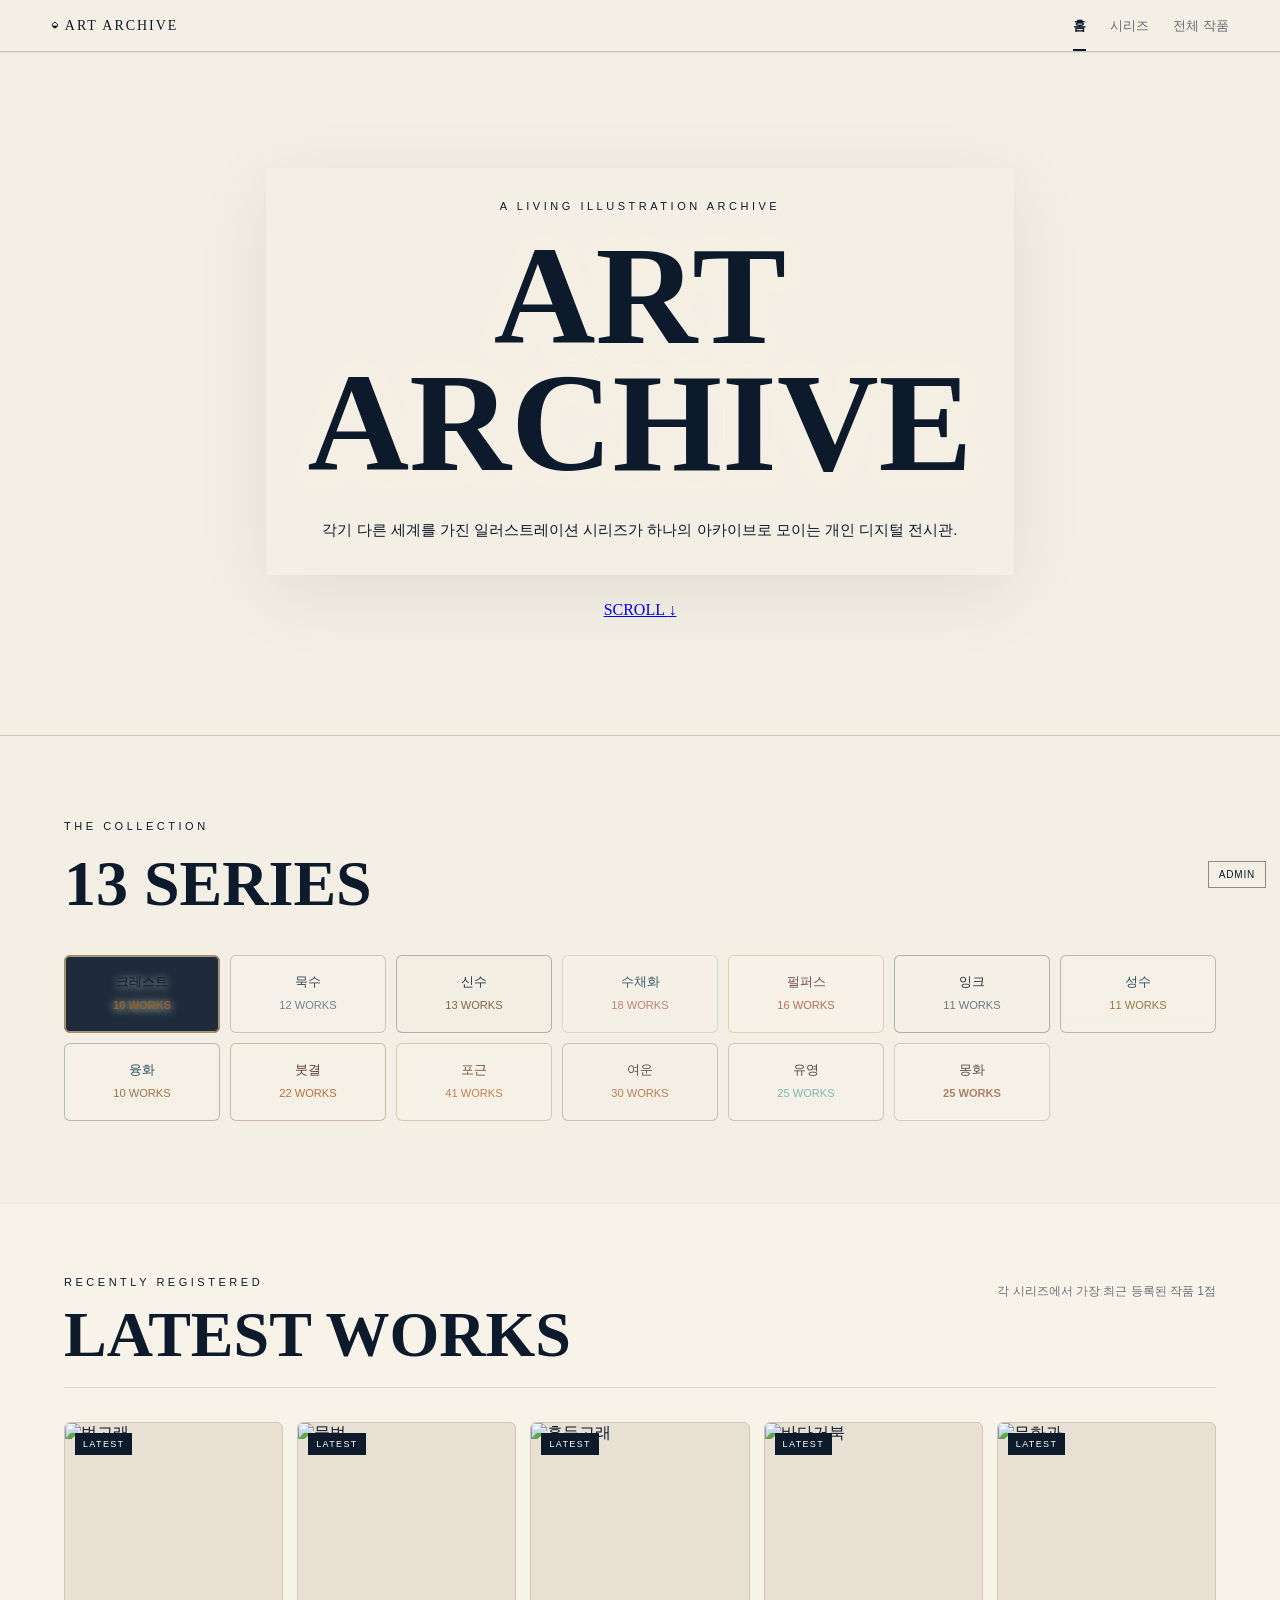
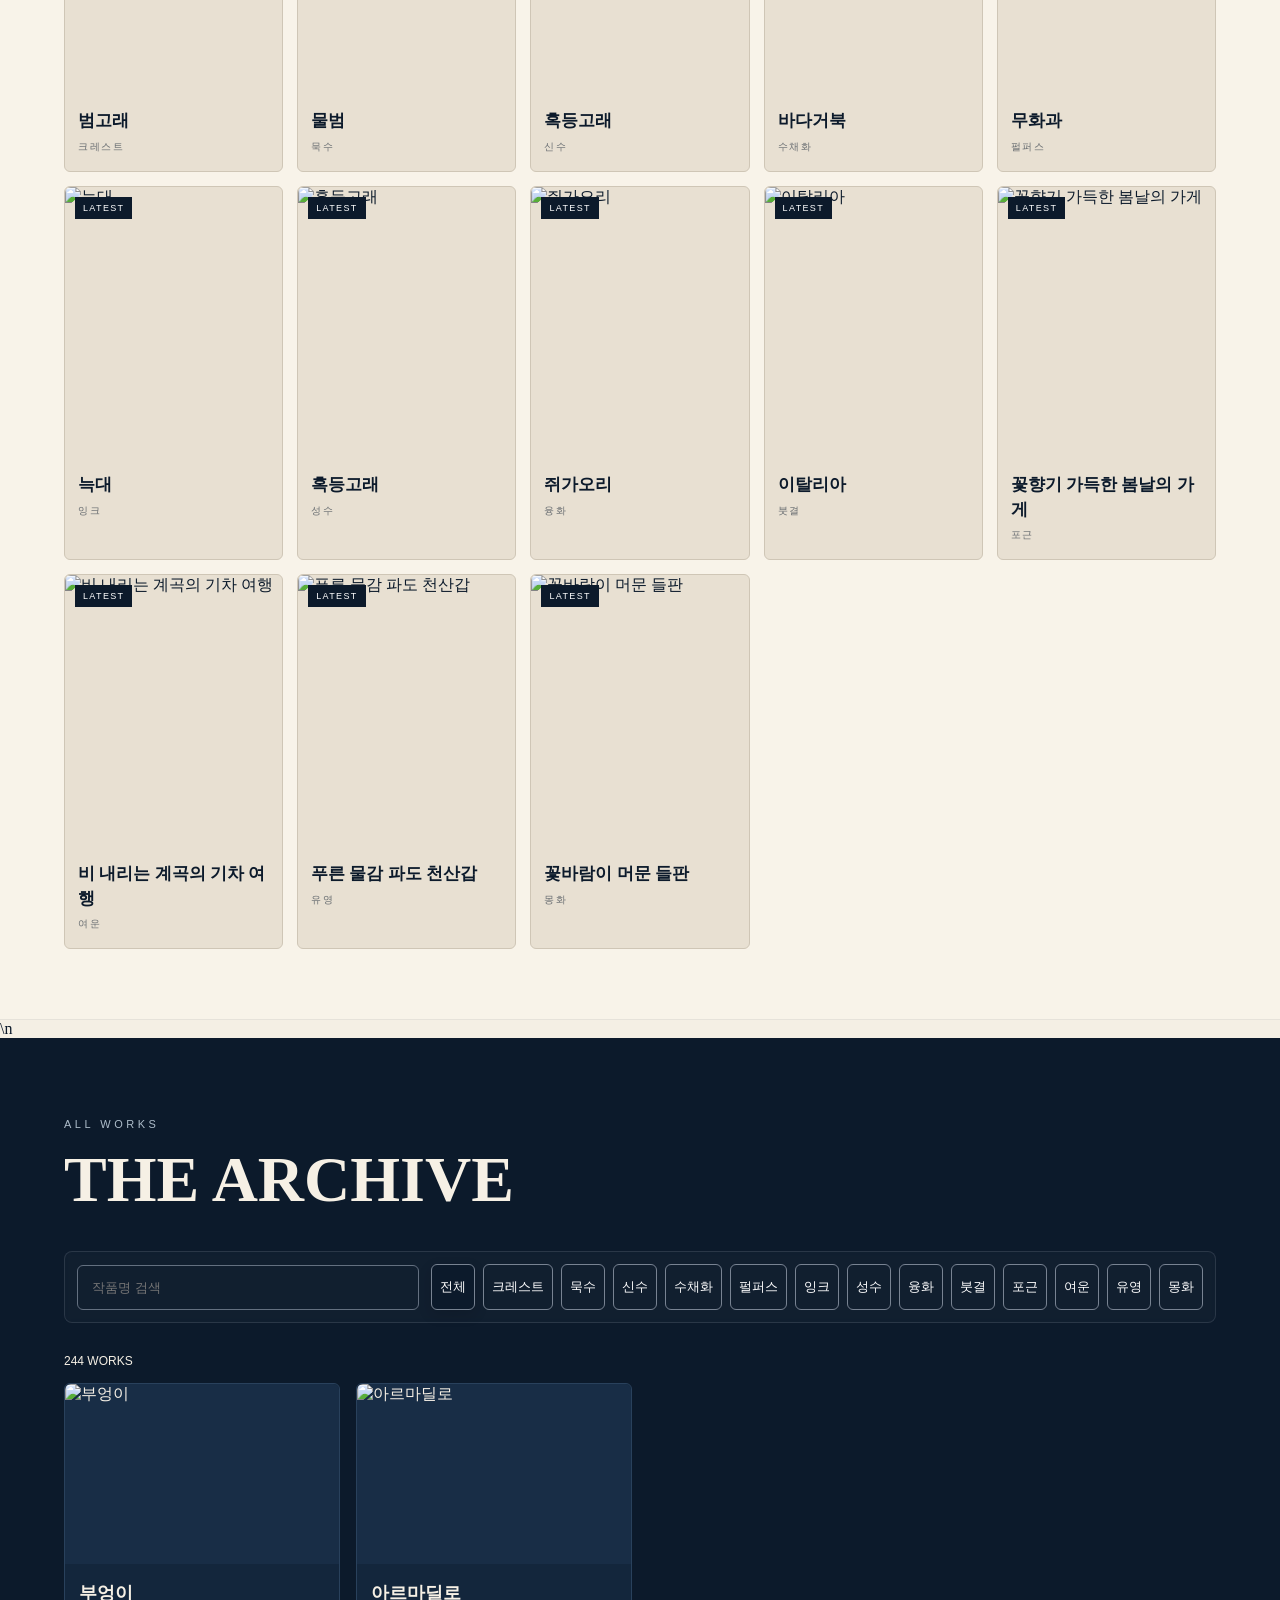
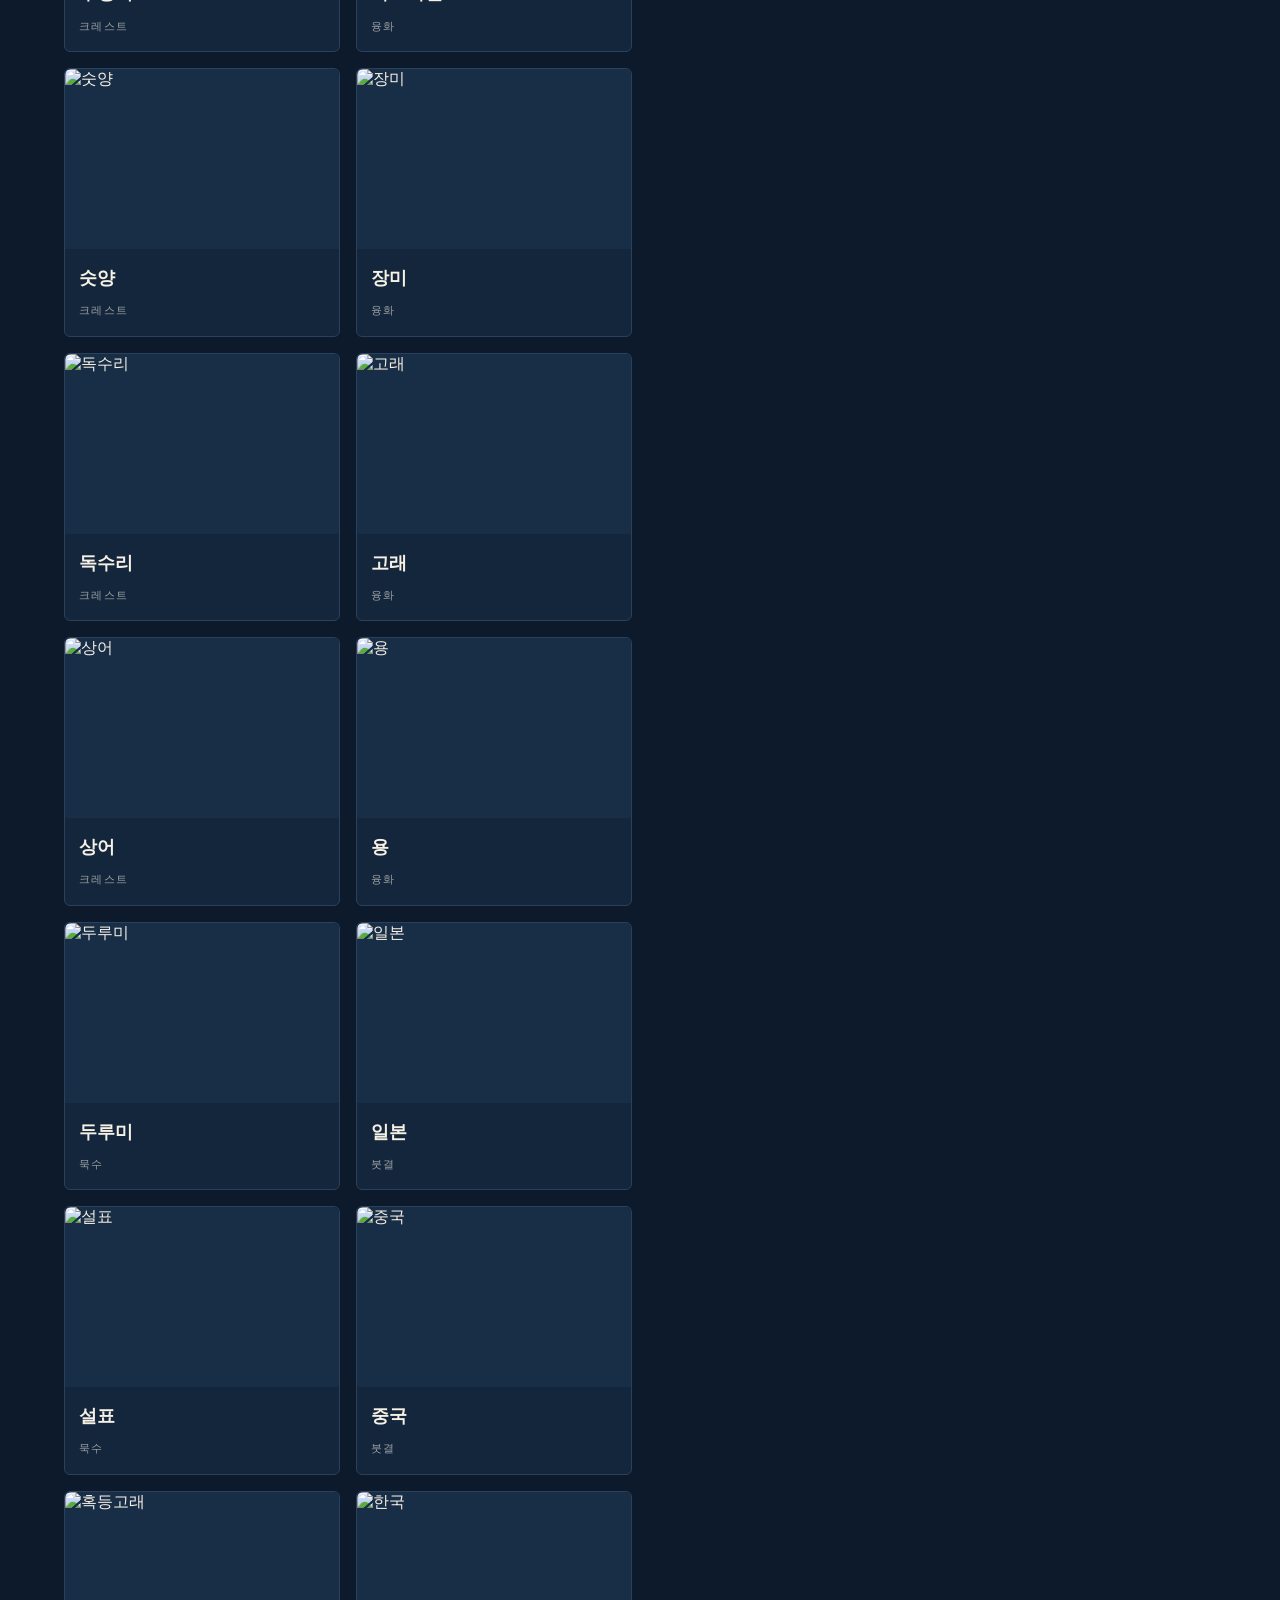
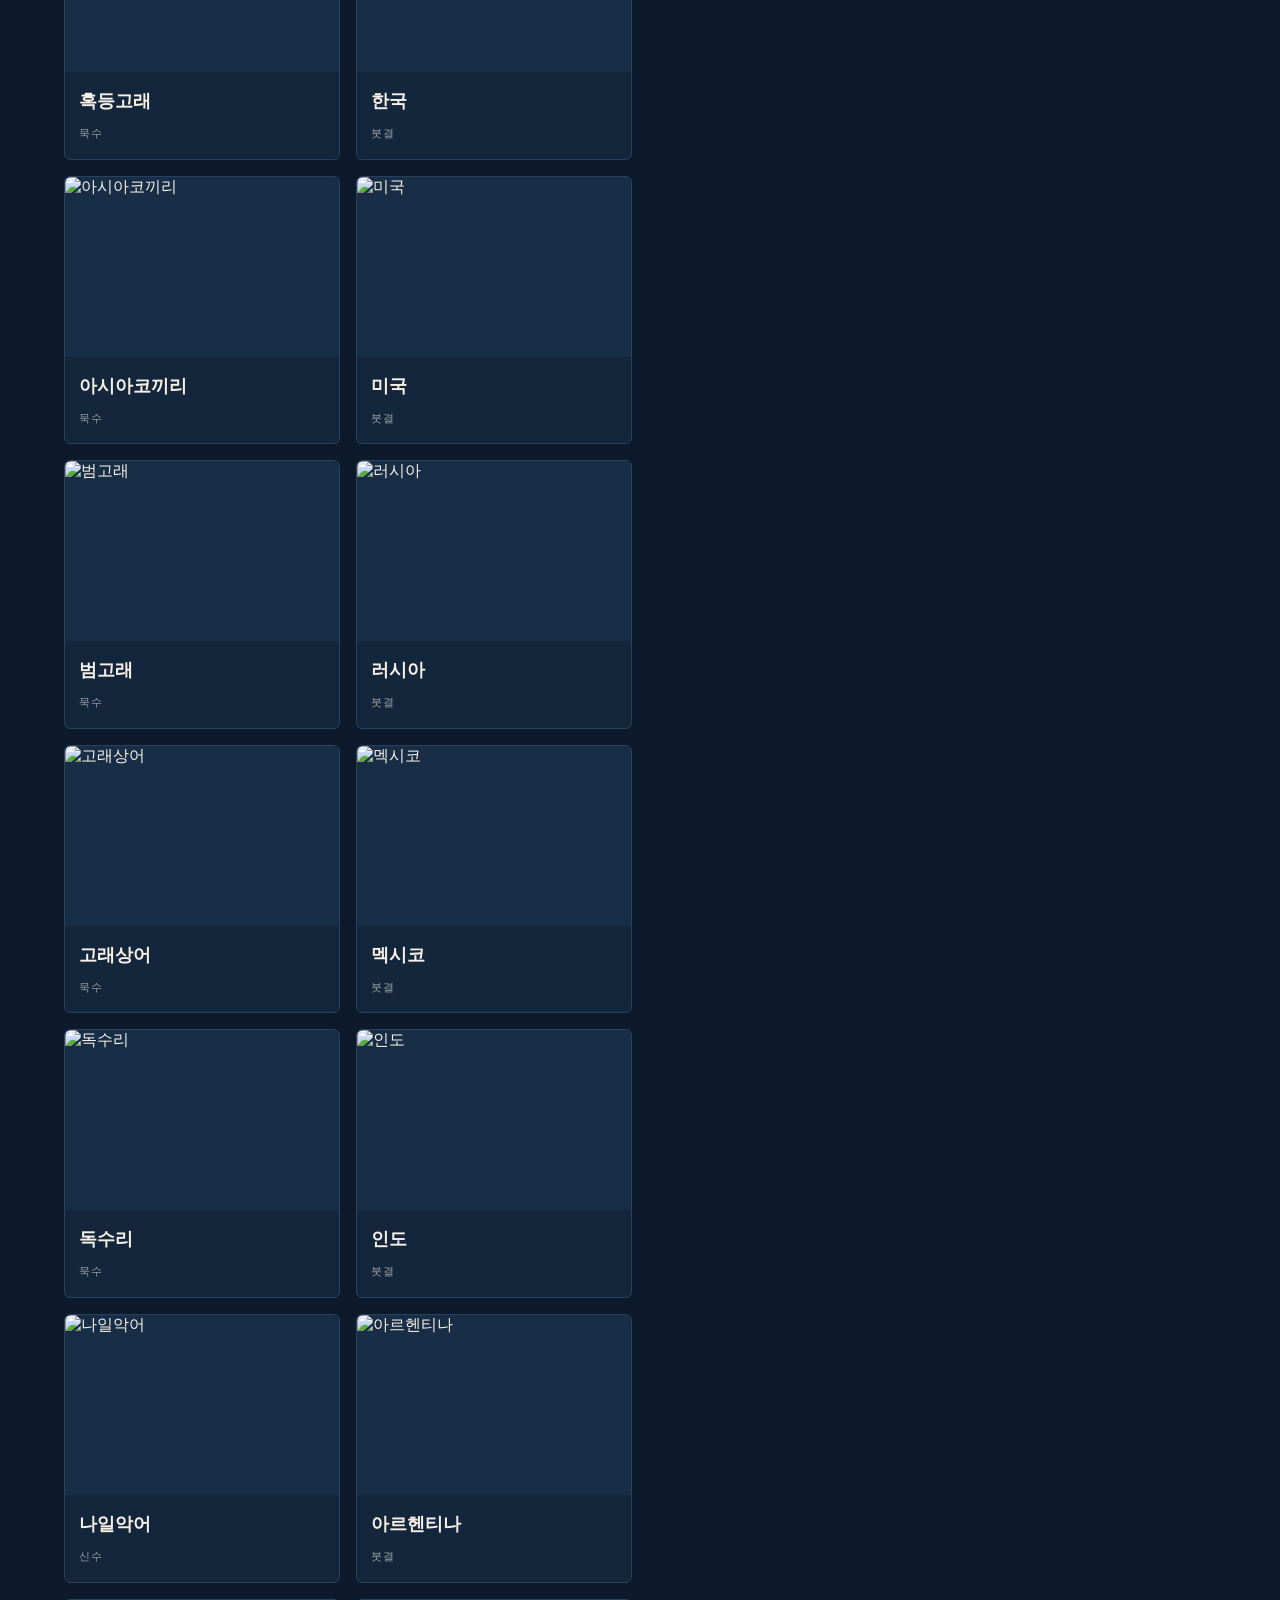
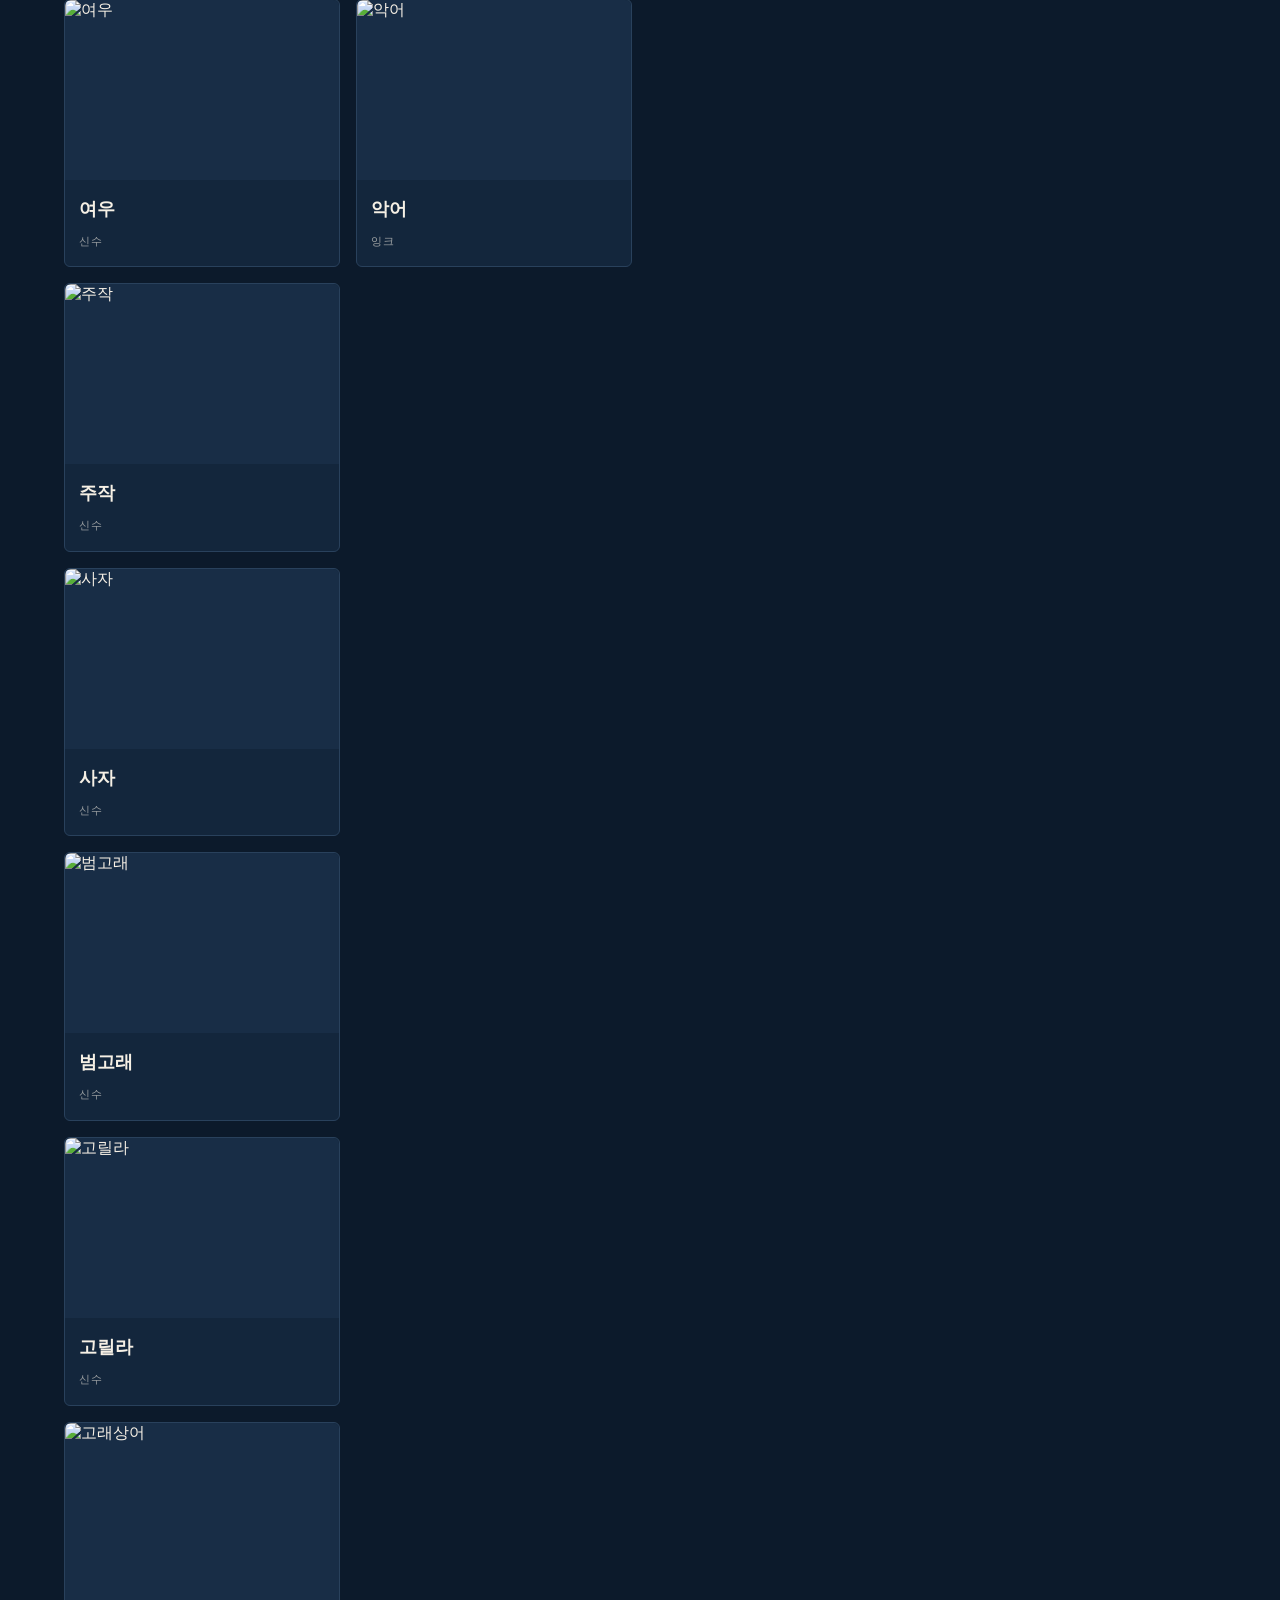
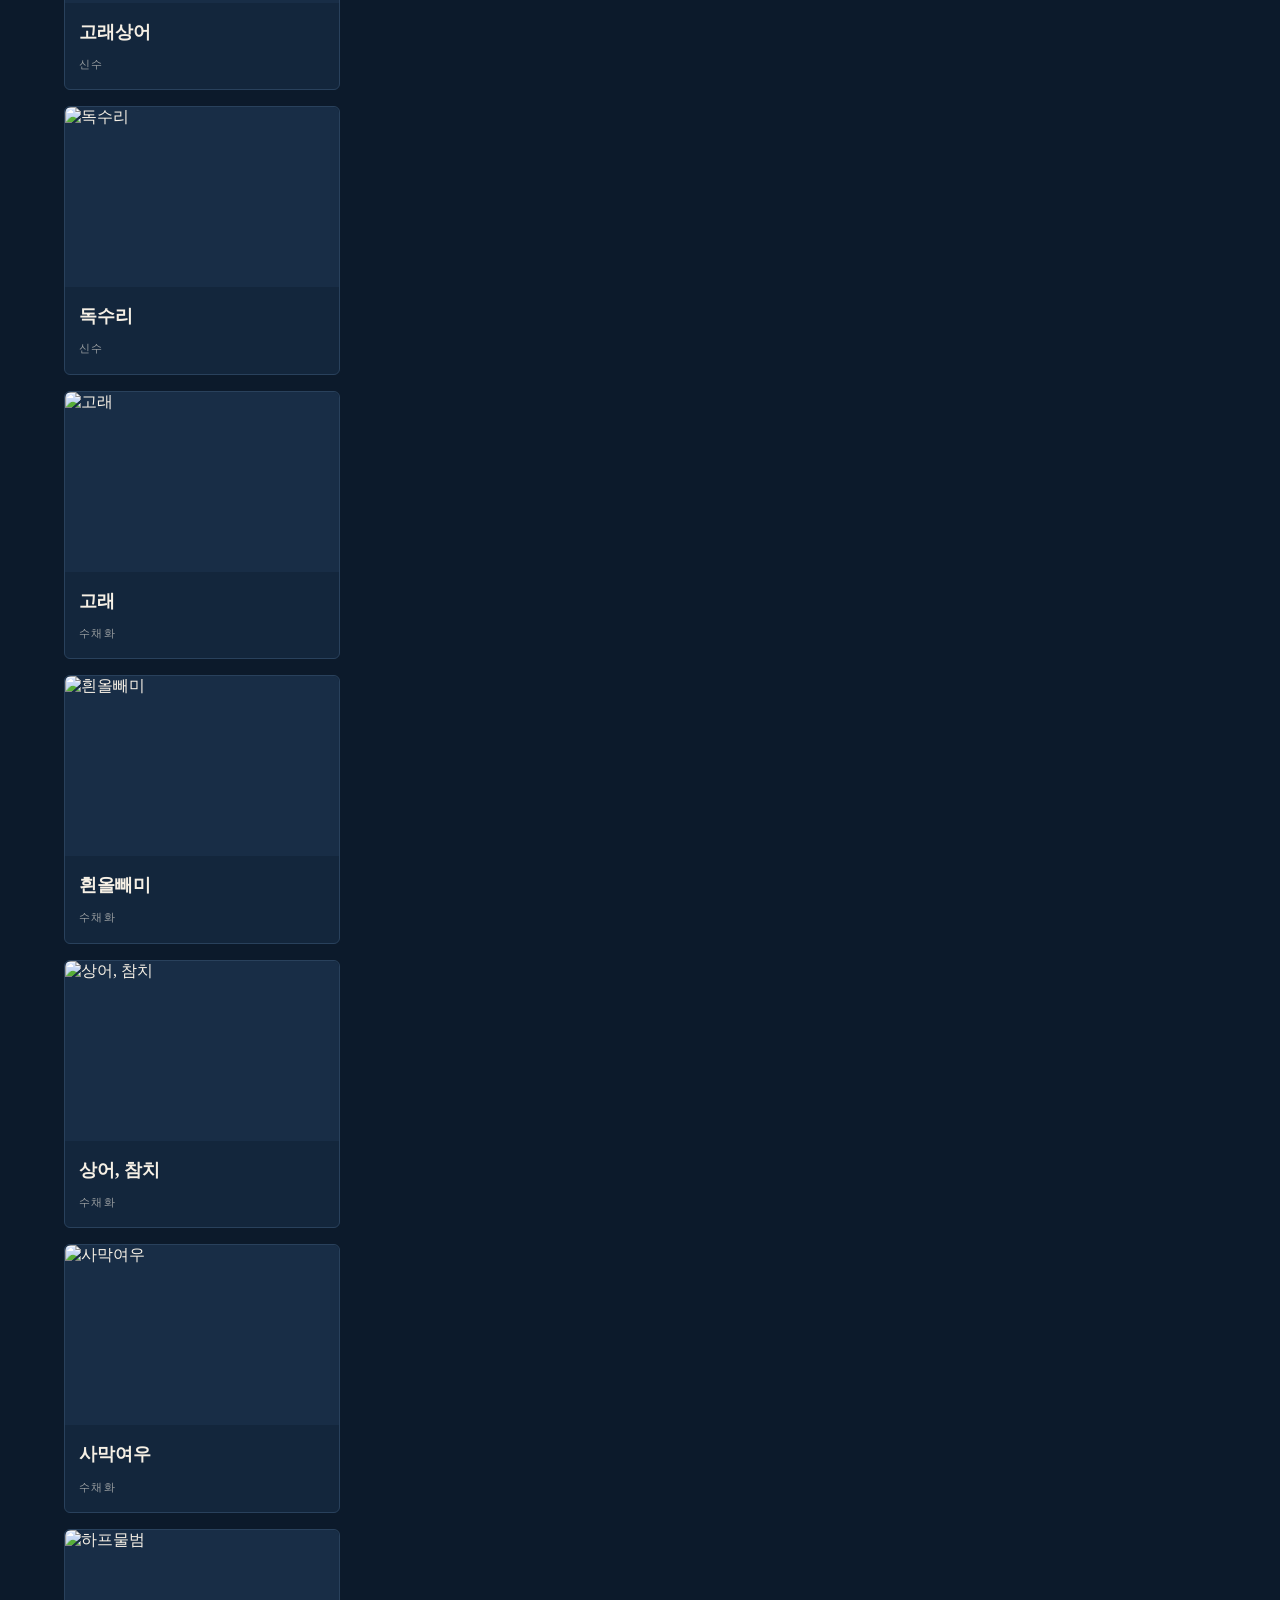
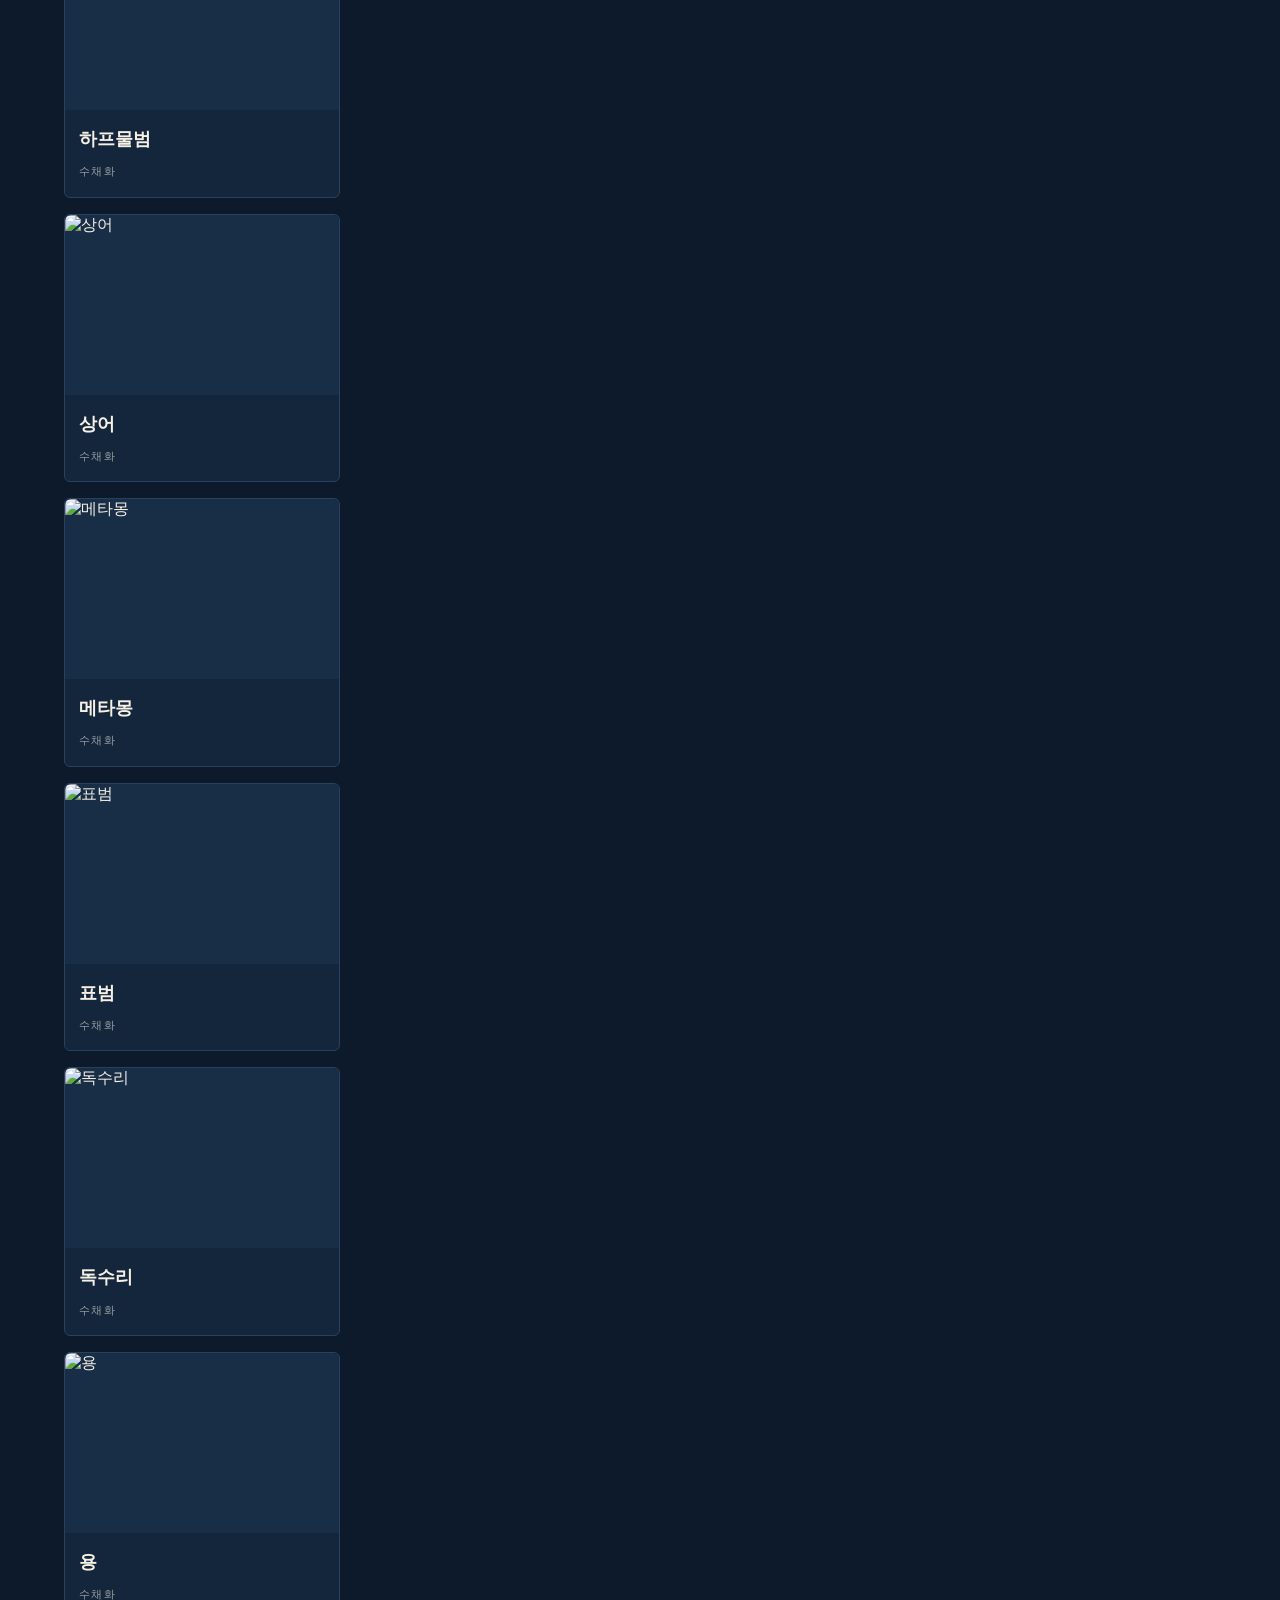
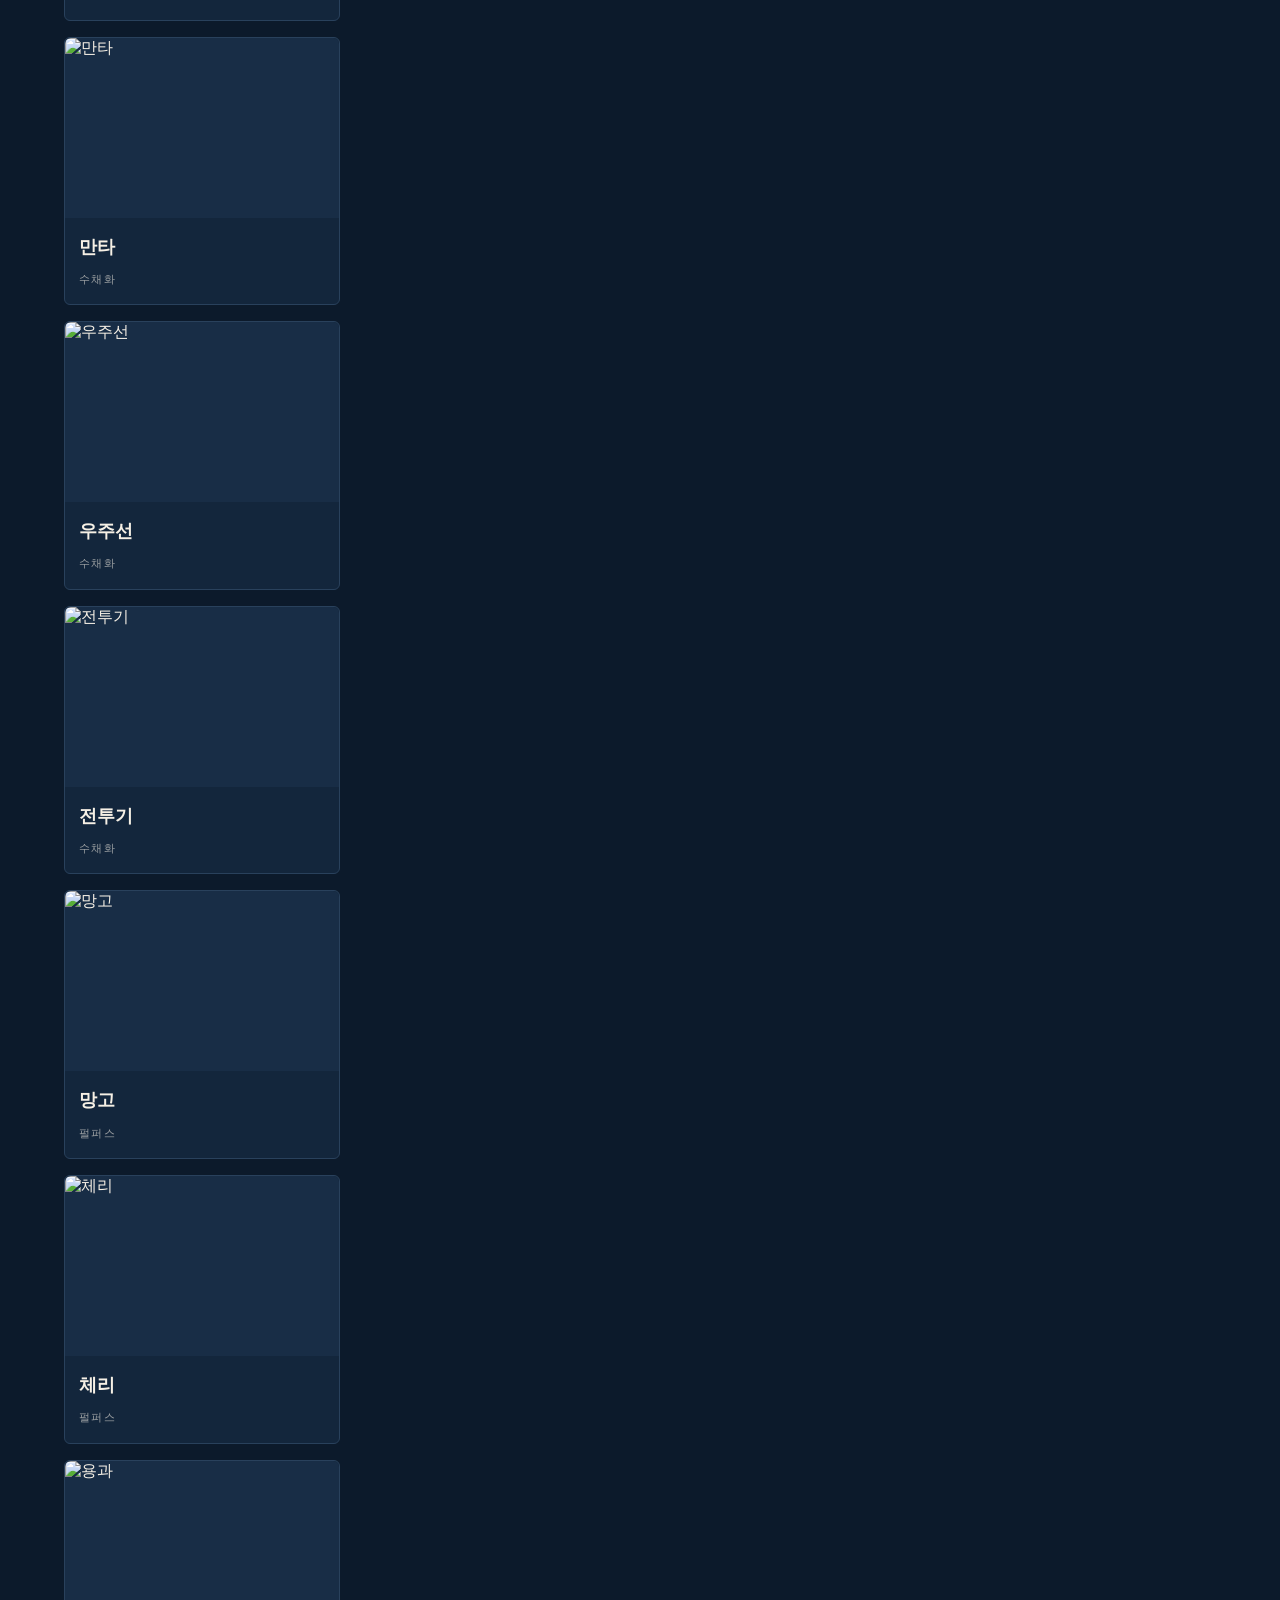
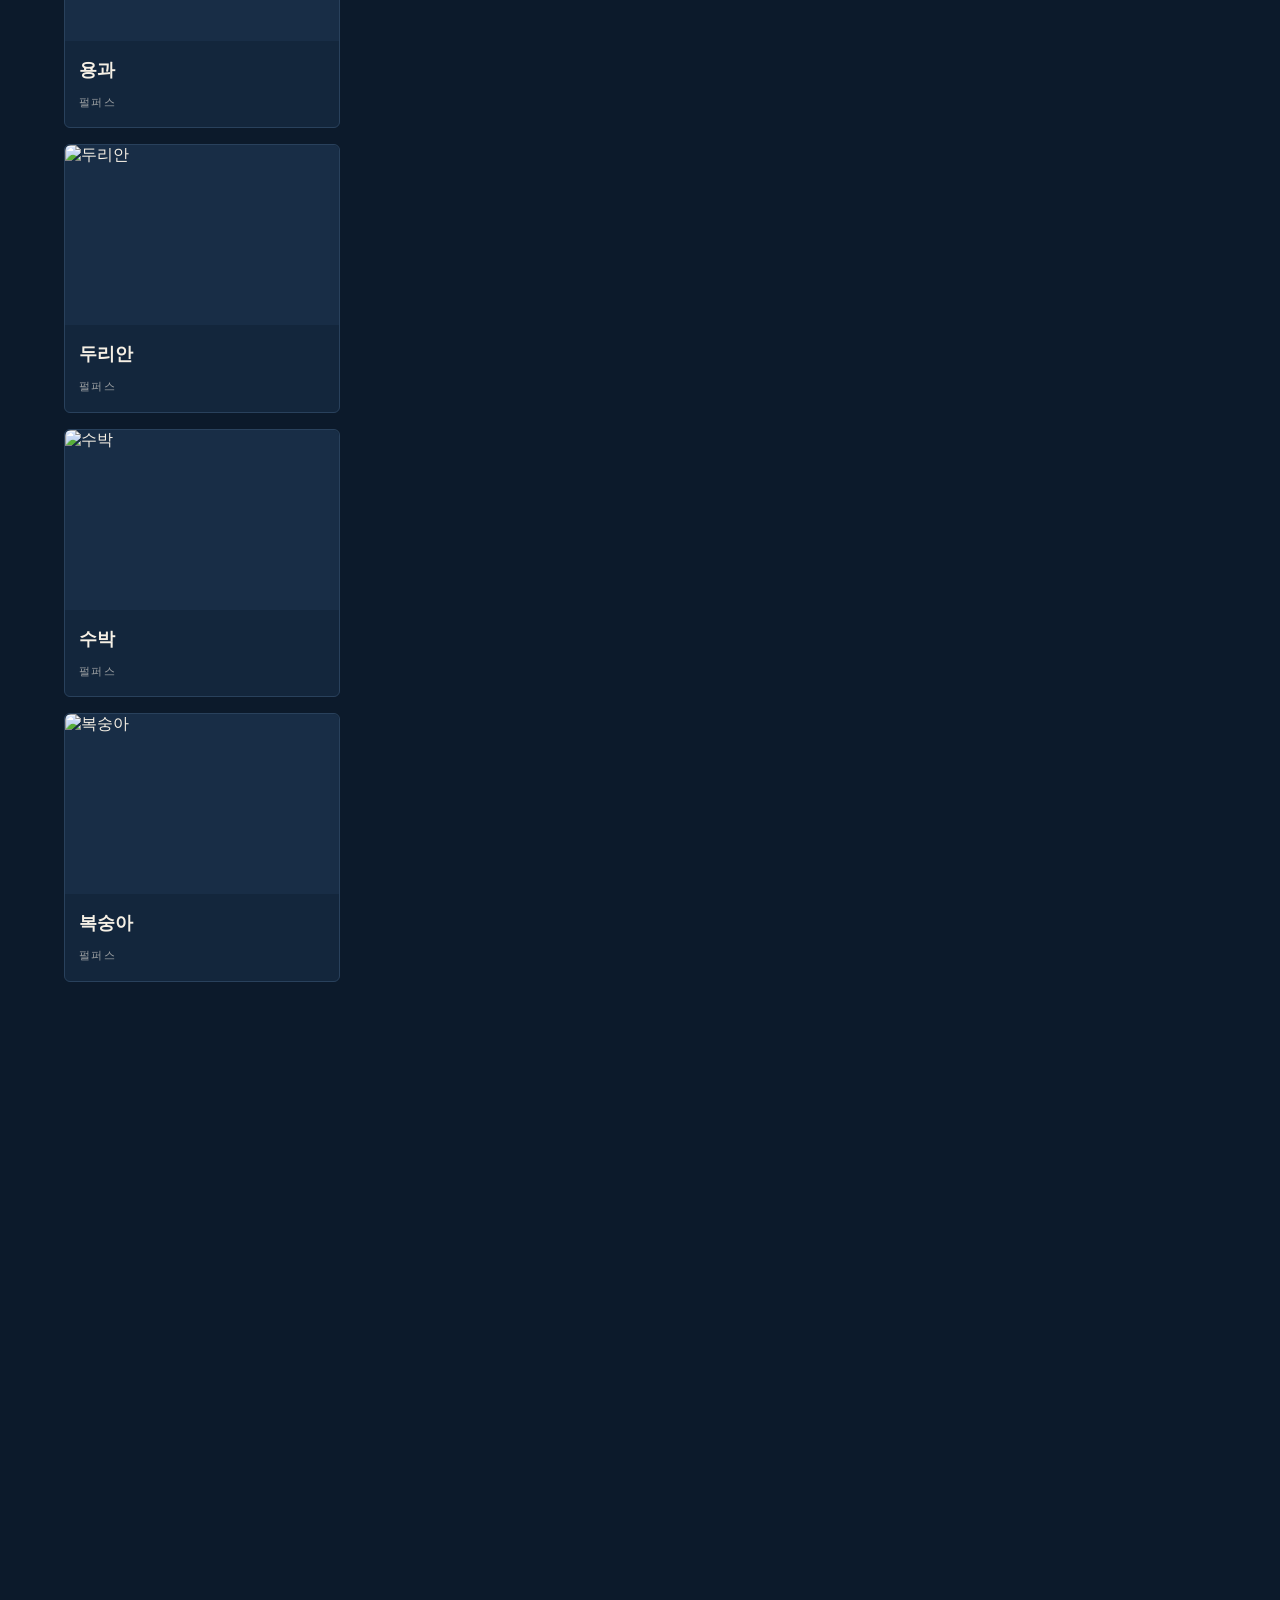
==== commit 883c9675: "Add PC archive intro cue" ====
--- a/index.html
+++ b/index.html
@@ -1,6 +1,6 @@
-<!doctype html><html lang="ko"><head><meta charset="utf-8"><meta name="viewport" content="width=device-width,initial-scale=1"><title>ART ARCHIVE</title><link rel="stylesheet" href="css/style.css"><link rel="stylesheet" href="css/mobile.css"><link rel="stylesheet" href="css/crest-mobile.css"><link rel="stylesheet" href="css/muksu-mobile.css"></head><body>
+<!doctype html><html lang="ko"><head><meta charset="utf-8"><meta name="viewport" content="width=device-width,initial-scale=1"><title>ART ARCHIVE</title><link rel="stylesheet" href="css/style.css"><link rel="stylesheet" href="css/mobile.css"><link rel="stylesheet" href="css/crest-mobile.css"><link rel="stylesheet" href="css/muksu-mobile.css"></head><body class="intro-pending">
 <header><button class="logo home-logo" id="homeLogo" aria-label="맨 위로 이동">◒ ART ARCHIVE</button><nav class="nav"><a href="#">홈</a><a href="#collection">시리즈</a><a href="#works">전체 작품</a></nav></header>
-<section class="hero"><div><div class="eyebrow">A living illustration archive</div><h1>ART<br>ARCHIVE</h1><p>각기 다른 세계를 가진 일러스트레이션 시리즈가 하나의 아카이브로 모이는 개인 디지털 전시관.</p></div></section>
+<section class="hero"><div><div class="eyebrow">A living illustration archive</div><h1>ART<br>ARCHIVE</h1><p>각기 다른 세계를 가진 일러스트레이션 시리즈가 하나의 아카이브로 모이는 개인 디지털 전시관.</p></div><a class="hero-scroll" href="#collection" aria-label="시리즈 섹션으로 이동">SCROLL <span>↓</span></a></section>
 <section class="section" id="collection"><div class="eyebrow">The collection</div><h2 id="seriesCount">0 SERIES</h2><div class="series" id="series"></div></section>
 <section class="section" id="latest"><div class="latest-head"><div><div class="eyebrow">Recently registered</div><h2>LATEST WORKS</h2></div><p>각 시리즈에서 가장 최근 등록된 작품 1점</p></div><div class="latest-grid" id="latestGrid"></div></section>\n<section class="section control" id="control" hidden><div class="eyebrow">Automation control</div><h2>USAGE MONITOR</h2><div class="control-grid"><div class="metric"><div class="label">오늘 완성</div><div class="value" id="mDone">—</div><div class="sub">Drive 저장 확인 기준</div></div><div class="metric"><div class="label">생성 요청</div><div class="value" id="mAttempts">—</div><div class="sub">실제 이미지 생성 시도</div></div><div class="metric"><div class="label">재생성</div><div class="value" id="mRegens">—</div><div class="sub" id="mRegenRate">재생성률 —</div></div><div class="metric"><div class="label">1장당 평균 시도</div><div class="value" id="mAvg">—</div><div class="sub">낮을수록 효율적</div></div></div><div class="series-status" id="seriesStatus"></div><p class="status-note" id="statusNote">자동화 상태 데이터를 불러오는 중…</p></section><section class="section dark" id="works"><div class="eyebrow">All works</div><h2>THE ARCHIVE</h2><div class="toolbar"><input id="q" placeholder="작품명 검색"><div class="filters" id="filters"></div></div><p class="count" id="count"></p><div class="gallery" id="gallery"></div></section><footer>ART ARCHIVE · PERSONAL ILLUSTRATION COLLECTION</footer><button class="admin-btn" id="adminBtn">ADMIN</button><div class="admin-modal" id="adminModal" aria-hidden="true"><form class="admin-box" id="adminForm"><div class="eyebrow">Private access</div><h3>ADMIN LOGIN</h3><input id="adminId" autocomplete="username" placeholder="아이디" required><input id="adminPw" type="password" autocomplete="current-password" placeholder="비밀번호" required><div class="admin-actions"><button type="button" id="adminCancel">취소</button><button class="primary" type="submit">로그인</button></div><p class="login-error" id="loginError"></p></form></div><div class="series-view" id="seriesView"><div class="series-view-head"><button class="series-home" id="seriesHome" aria-label="홈으로">◒ ART ARCHIVE</button><button id="seriesClose">← 전체 시리즈</button></div><div class="series-view-hero"><div class="eyebrow">Series collection</div><h2 id="seriesTitle"></h2><p id="seriesDesc"></p><div class="count" id="seriesWorkCount"></div></div><div class="crest-feature" id="crestFeature" hidden></div><div class="series-view-body"><div class="gallery" id="seriesGallery"></div></div></div><div class="lightbox" id="lightbox" aria-hidden="true"><button class="close" aria-label="닫기">×</button><button class="lightbox-nav prev" id="lightboxPrev" aria-label="이전 작품">‹</button><img id="lightboxImg" alt=""><button class="lightbox-nav next" id="lightboxNext" aria-label="다음 작품">›</button><div class="caption" id="lightboxCaption"></div></div><button class="scroll-top" id="scrollTopBtn" aria-label="맨 위로">↑</button>
 <script src="js/works.js"></script>
--- a/css/style.css
+++ b/css/style.css
@@ -3792,3 +3792,222 @@
   display:flex!important;
   align-items:center!important;
 }
+
+
+/* UI polish v2 — navigation, sections, lightbox */
+body>header{
+  height:52px!important;
+  min-height:52px!important;
+  padding:0 4vw!important;
+  background:rgba(244,239,228,.92)!important;
+  backdrop-filter:blur(10px)!important;
+  -webkit-backdrop-filter:blur(10px)!important;
+  box-shadow:0 1px 0 rgba(12,26,43,.08)!important;
+}
+body>header .logo{
+  font-size:14px!important;
+  letter-spacing:.14em!important;
+}
+body>header .nav{
+  height:100%!important;
+  align-items:center!important;
+  gap:24px!important;
+}
+body>header .nav a{
+  position:relative!important;
+  height:100%!important;
+  display:flex!important;
+  align-items:center!important;
+  opacity:.62!important;
+  transition:opacity .18s ease,color .18s ease!important;
+}
+body>header .nav a:hover{opacity:1!important}
+body>header .nav a:after{
+  content:""!important;
+  position:absolute!important;
+  left:50%!important;right:50%!important;bottom:0!important;
+  height:2px!important;
+  background:var(--ink)!important;
+  transition:left .2s ease,right .2s ease!important;
+}
+body>header .nav a.active{
+  opacity:1!important;
+  font-weight:700!important;
+}
+body>header .nav a.active:after{
+  left:0!important;right:0!important;
+}
+
+#collection{
+  background:var(--paper)!important;
+}
+#latest{
+  position:relative!important;
+  background:#f8f3e9!important;
+  border-top:1px solid rgba(12,26,43,.06)!important;
+  border-bottom:1px solid rgba(12,26,43,.07)!important;
+}
+#latest .latest-head{
+  align-items:flex-start!important;
+  margin-bottom:34px!important;
+  padding-bottom:18px!important;
+  border-bottom:1px solid rgba(12,26,43,.10)!important;
+}
+#latest .latest-head h2{
+  margin-top:10px!important;
+  margin-bottom:0!important;
+}
+#latest .latest-head p{
+  max-width:330px!important;
+  margin:8px 0 0!important;
+  text-align:right!important;
+  line-height:1.65!important;
+}
+
+#works{
+  padding-top:78px!important;
+}
+#works>.eyebrow{
+  color:#aebdca!important;
+}
+#works>h2{
+  margin-top:12px!important;
+}
+
+.lightbox{
+  background:rgba(5,15,28,.94)!important;
+  backdrop-filter:blur(5px)!important;
+  -webkit-backdrop-filter:blur(5px)!important;
+}
+.lightbox img{
+  border-radius:6px!important;
+  box-shadow:0 24px 80px rgba(0,0,0,.48)!important;
+}
+.lightbox .close{
+  right:28px!important;
+  top:20px!important;
+  width:42px!important;height:42px!important;
+  display:grid!important;place-items:center!important;
+  border-radius:50%!important;
+  background:rgba(255,255,255,.07)!important;
+  font-size:32px!important;
+  line-height:1!important;
+}
+.lightbox-nav{
+  position:absolute!important;
+  top:50%!important;
+  transform:translateY(-50%)!important;
+  z-index:2!important;
+  width:46px!important;height:64px!important;
+  border:1px solid rgba(255,255,255,.16)!important;
+  border-radius:6px!important;
+  background:rgba(255,255,255,.07)!important;
+  color:#fff!important;
+  font:300 38px/1 Arial,sans-serif!important;
+  cursor:pointer!important;
+  transition:background .18s ease,transform .18s ease!important;
+}
+.lightbox-nav.prev{left:3vw!important}
+.lightbox-nav.next{right:3vw!important}
+.lightbox-nav:hover:not(:disabled){
+  background:rgba(255,255,255,.14)!important;
+  transform:translateY(-50%) scale(1.03)!important;
+}
+.lightbox-nav:disabled{
+  opacity:.22!important;
+  cursor:default!important;
+}
+.lightbox .caption{
+  left:50%!important;
+  transform:translateX(-50%)!important;
+  bottom:18px!important;
+  min-width:220px!important;
+  padding:10px 14px!important;
+  border-radius:6px!important;
+  background:rgba(7,18,32,.62)!important;
+  text-align:center!important;
+  backdrop-filter:blur(8px)!important;
+}
+.lightbox .caption b{
+  display:block!important;
+  font:700 13px/1.35 Georgia,"Noto Serif KR",serif!important;
+}
+.lightbox .caption small{
+  display:block!important;
+  margin-top:4px!important;
+  opacity:.62!important;
+  font:9px/1.2 Arial,sans-serif!important;
+  letter-spacing:.16em!important;
+}
+
+.scroll-top{
+  position:fixed!important;
+  right:14px!important;
+  bottom:52px!important;
+  z-index:39!important;
+  width:36px!important;height:36px!important;
+  display:grid!important;place-items:center!important;
+  border:1px solid rgba(12,26,43,.35)!important;
+  border-radius:6px!important;
+  background:rgba(244,239,228,.88)!important;
+  color:var(--ink)!important;
+  font:700 15px/1 Arial,sans-serif!important;
+  cursor:pointer!important;
+  opacity:0!important;
+  visibility:hidden!important;
+  transform:translateY(8px)!important;
+  transition:opacity .2s ease,transform .2s ease,visibility .2s ease!important;
+  backdrop-filter:blur(6px)!important;
+}
+.scroll-top.show{
+  opacity:.86!important;
+  visibility:visible!important;
+  transform:translateY(0)!important;
+}
+.scroll-top:hover{
+  opacity:1!important;
+  transform:translateY(-2px)!important;
+}
+
+@media(max-width:900px){
+  .lightbox-nav{width:38px!important;height:52px!important;font-size:30px!important}
+  .lightbox-nav.prev{left:10px!important}
+  .lightbox-nav.next{right:10px!important}
+  #latest .latest-head{display:block!important}
+  #latest .latest-head p{text-align:left!important;margin-top:12px!important}
+}
+
+
+/* UI motion v1 — subtle reveal system */
+.reveal-ready{
+  opacity:0;
+  transform:translateY(8px);
+}
+.reveal-in{
+  opacity:1!important;
+  transform:translateY(0)!important;
+  transition:opacity .42s ease,transform .42s ease;
+}
+
+#series .reveal-ready,
+#latestGrid .reveal-ready,
+#gallery .reveal-ready{
+  will-change:opacity,transform;
+}
+
+@media (prefers-reduced-motion: reduce){
+  .reveal-ready,
+  .reveal-in{
+    opacity:1!important;
+    transform:none!important;
+    transition:none!important;
+  }
+  .latest-card,
+  .card,
+  .series button,
+  .filters button,
+  .scroll-top,
+  .lightbox-nav{
+    transition:none!important;
+  }
+}
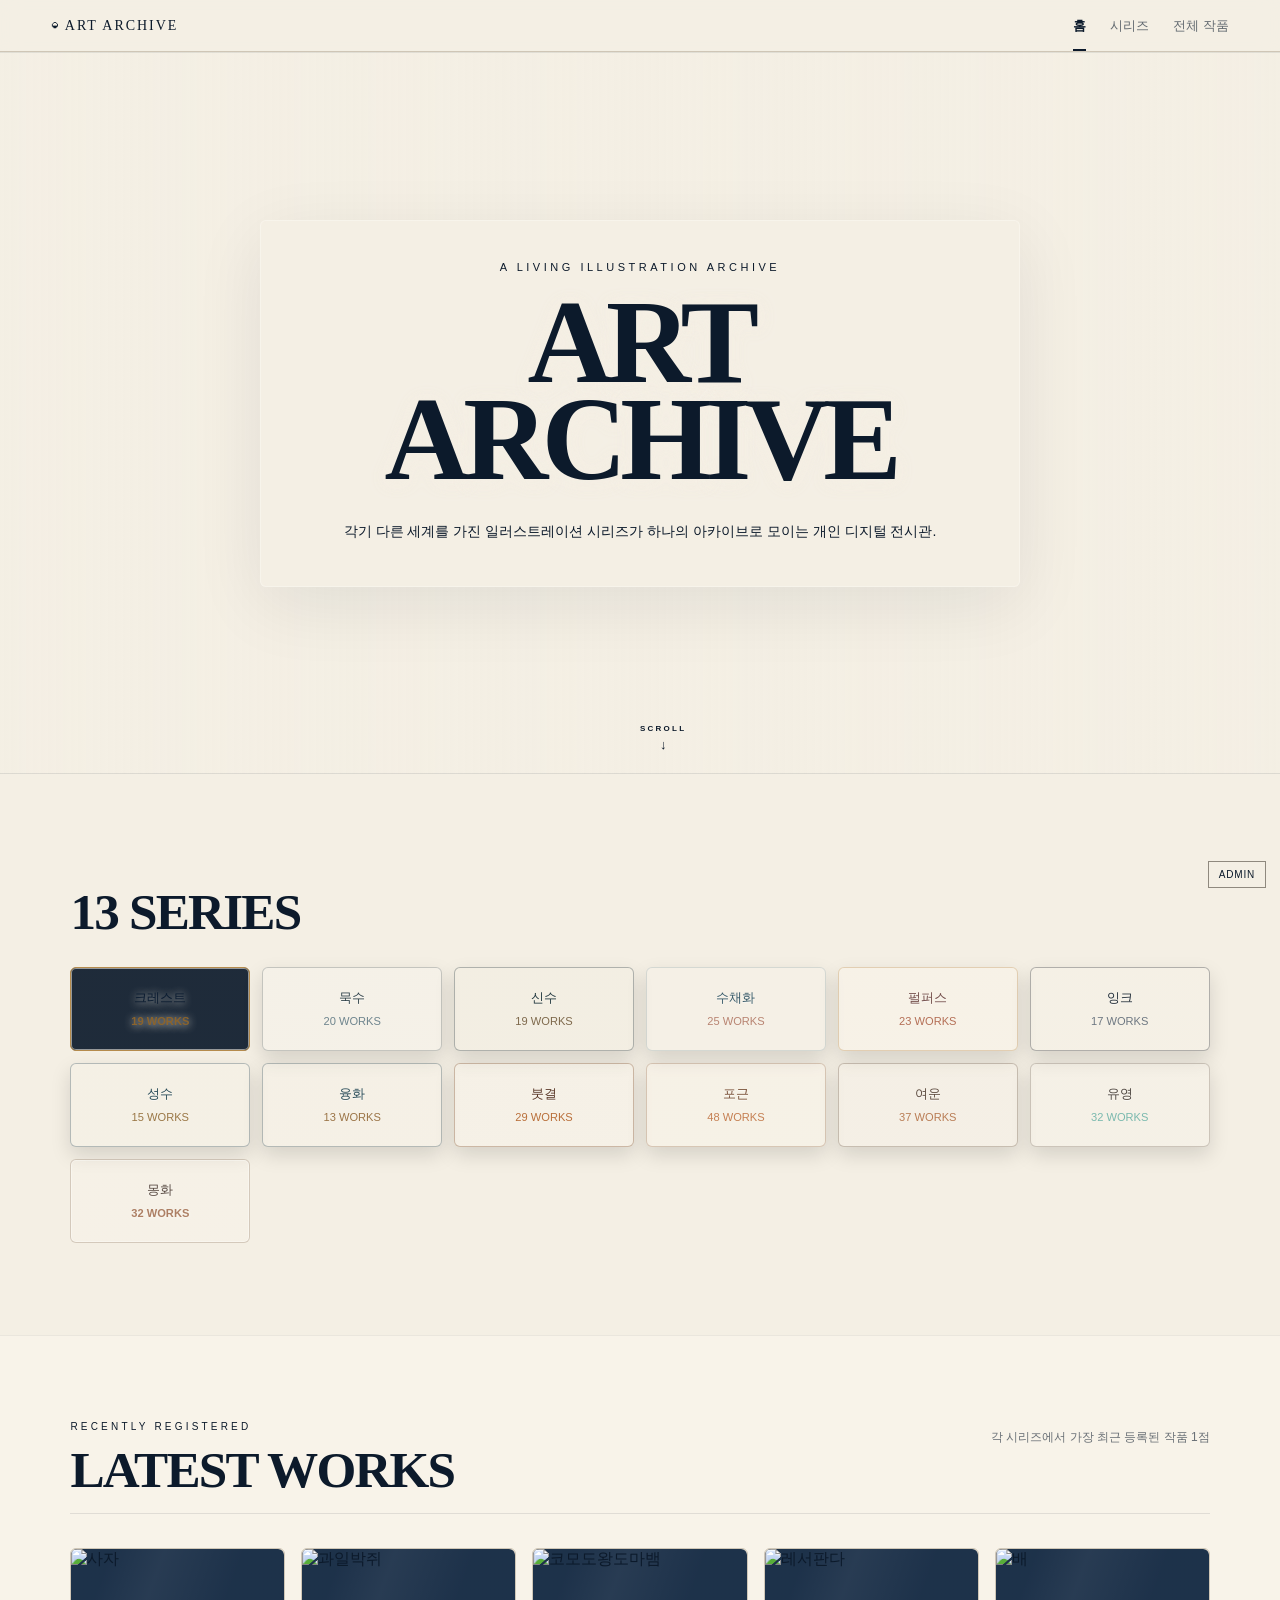
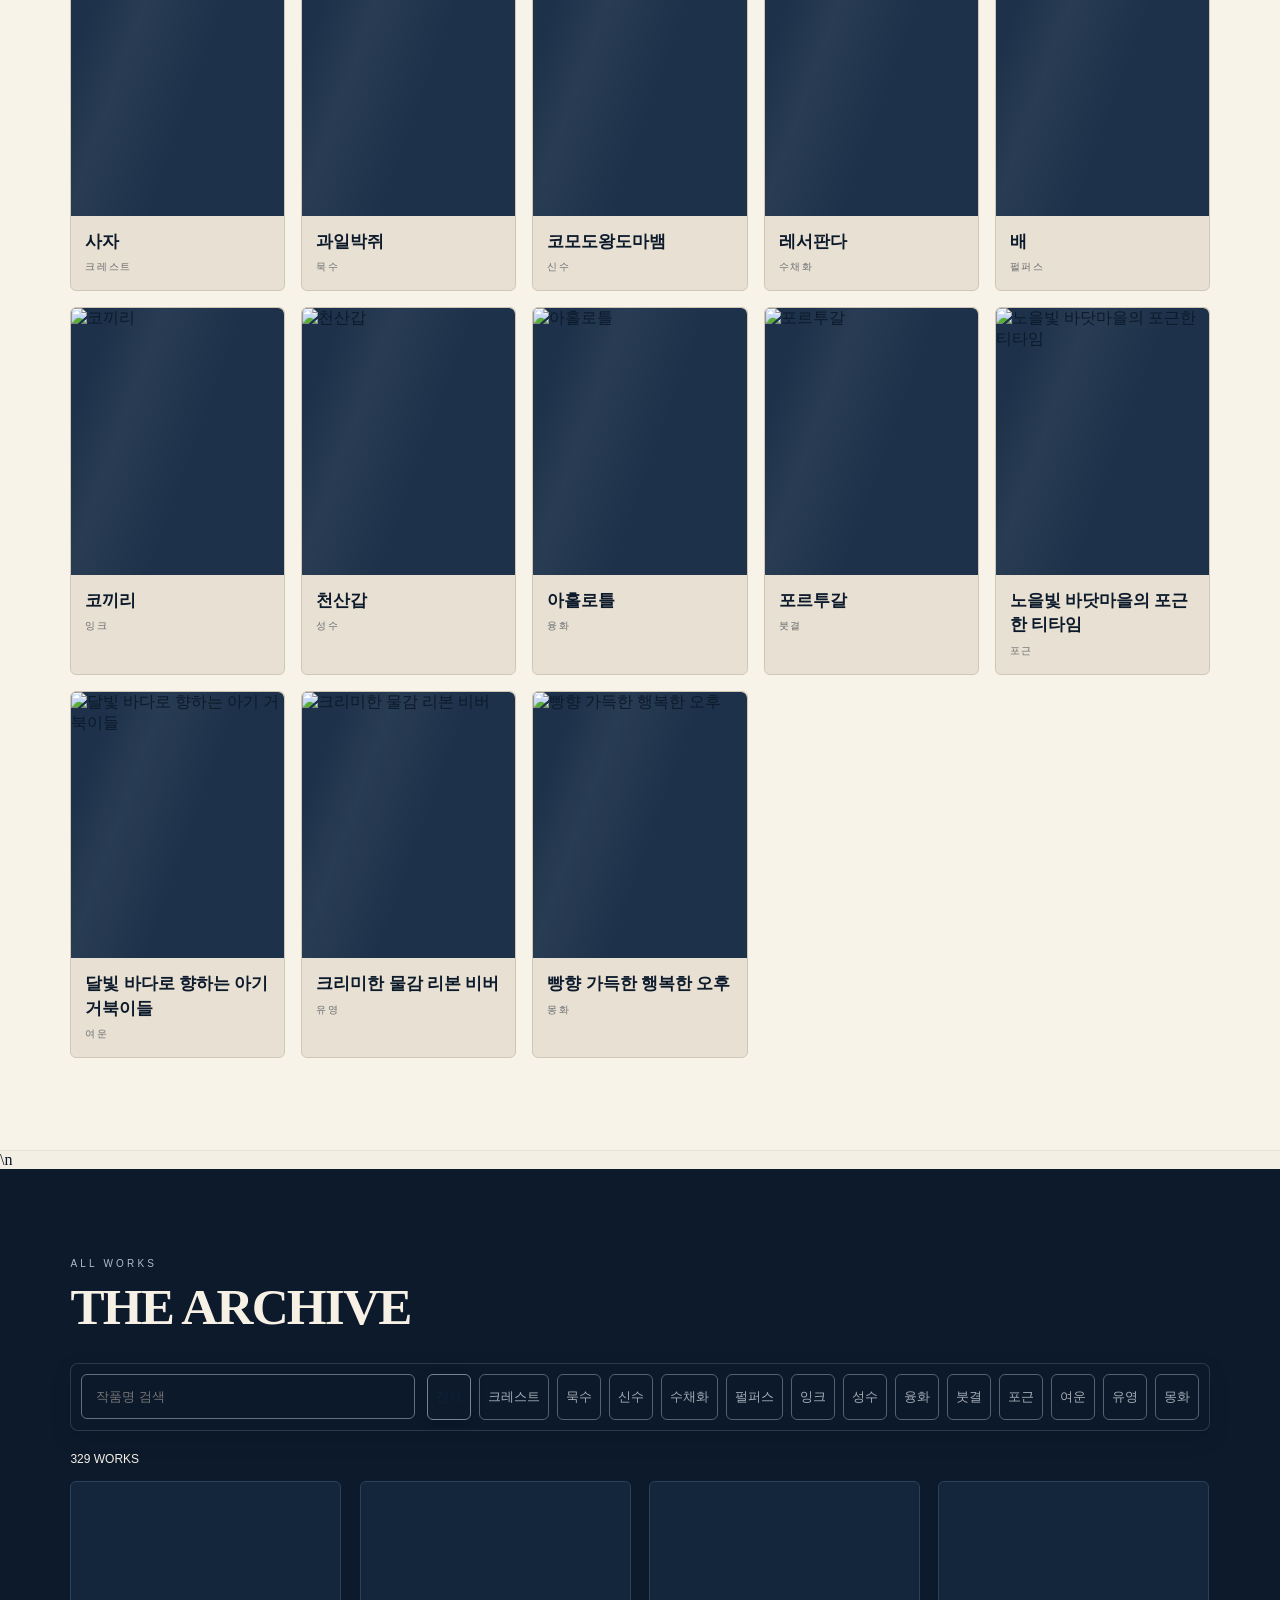
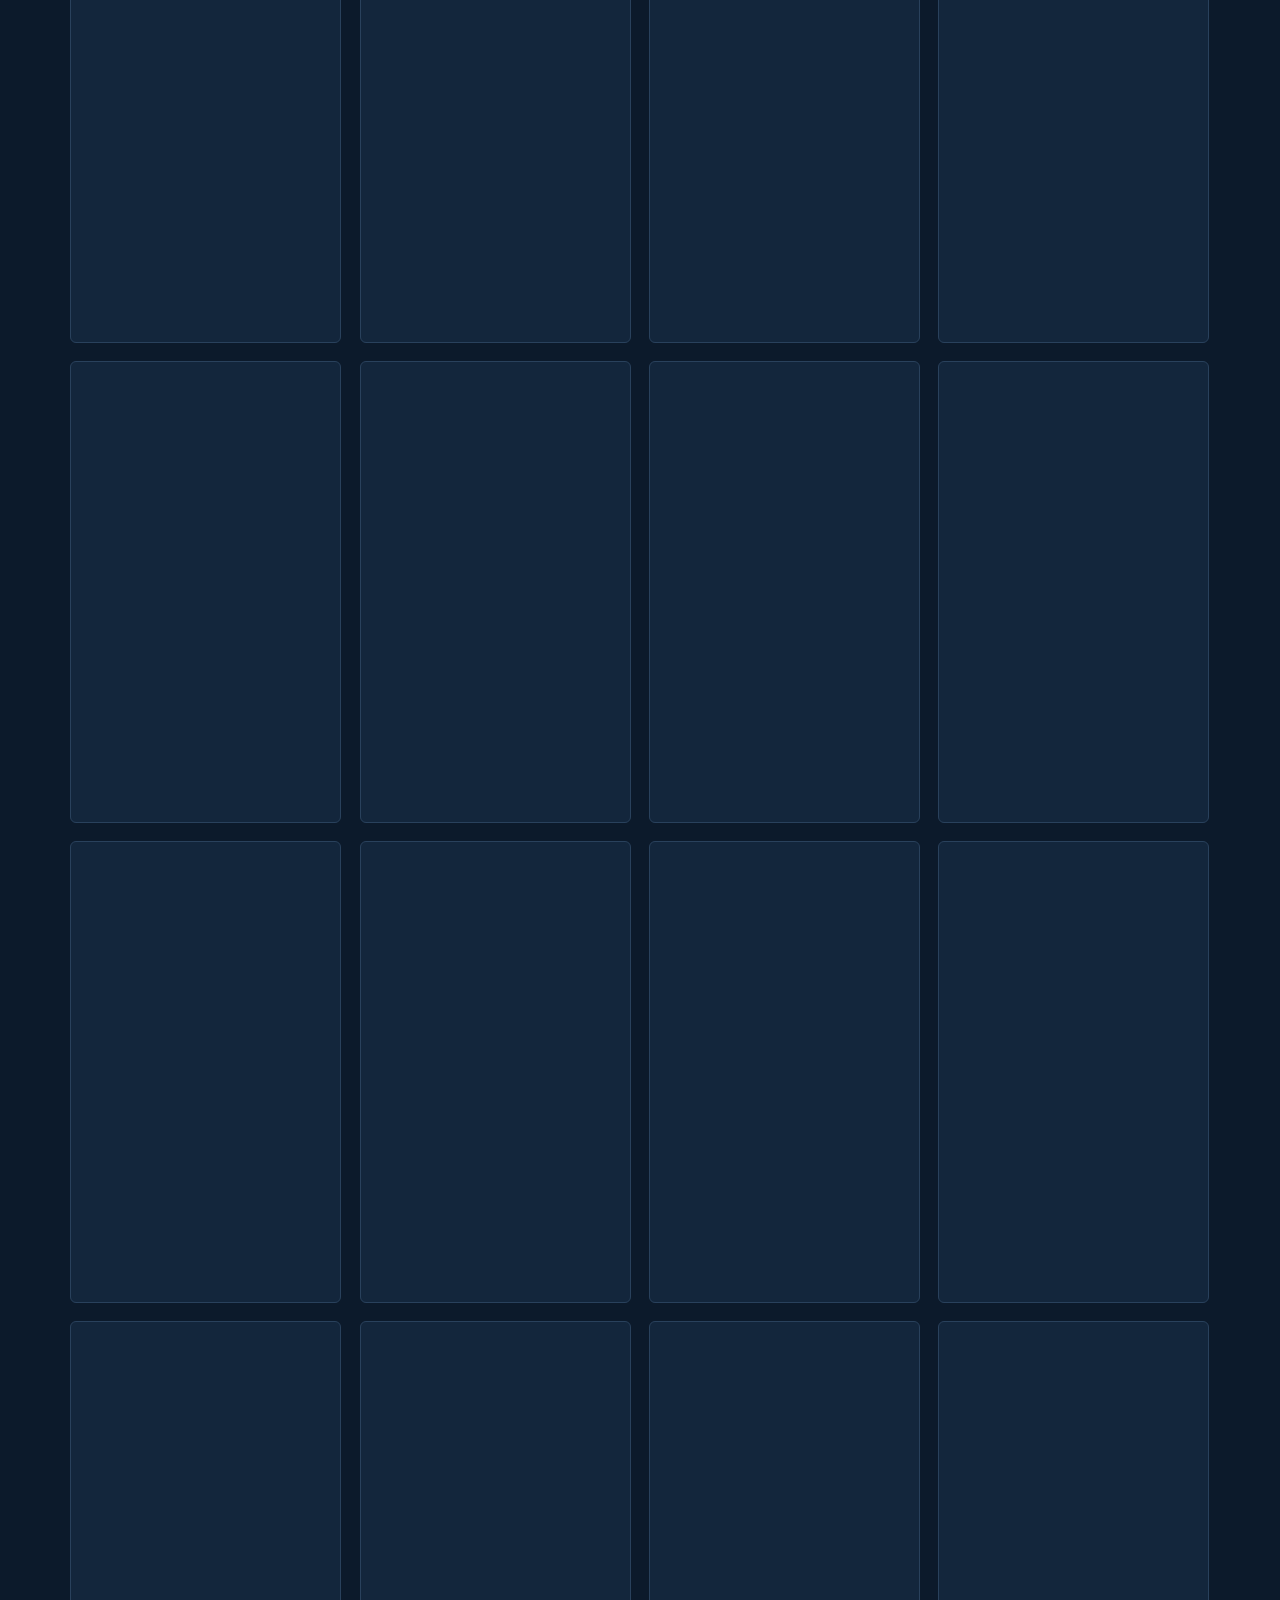
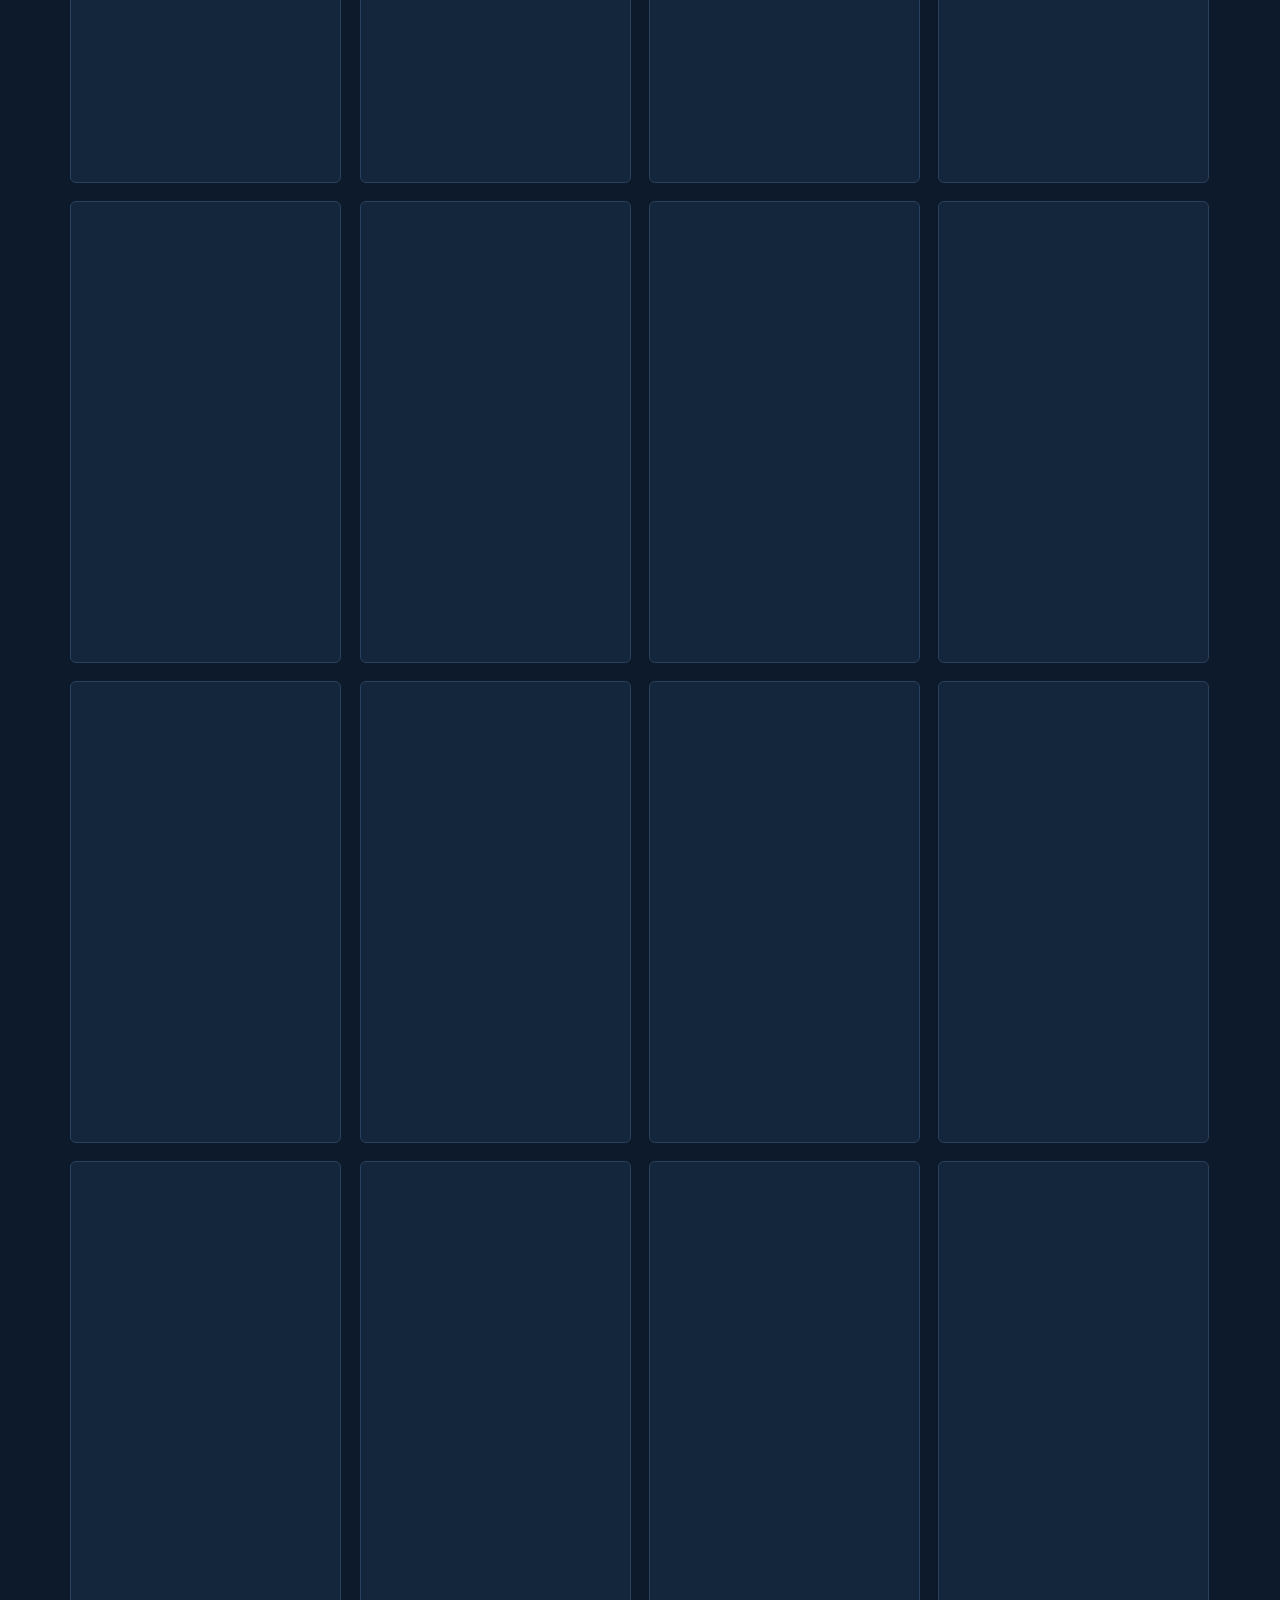
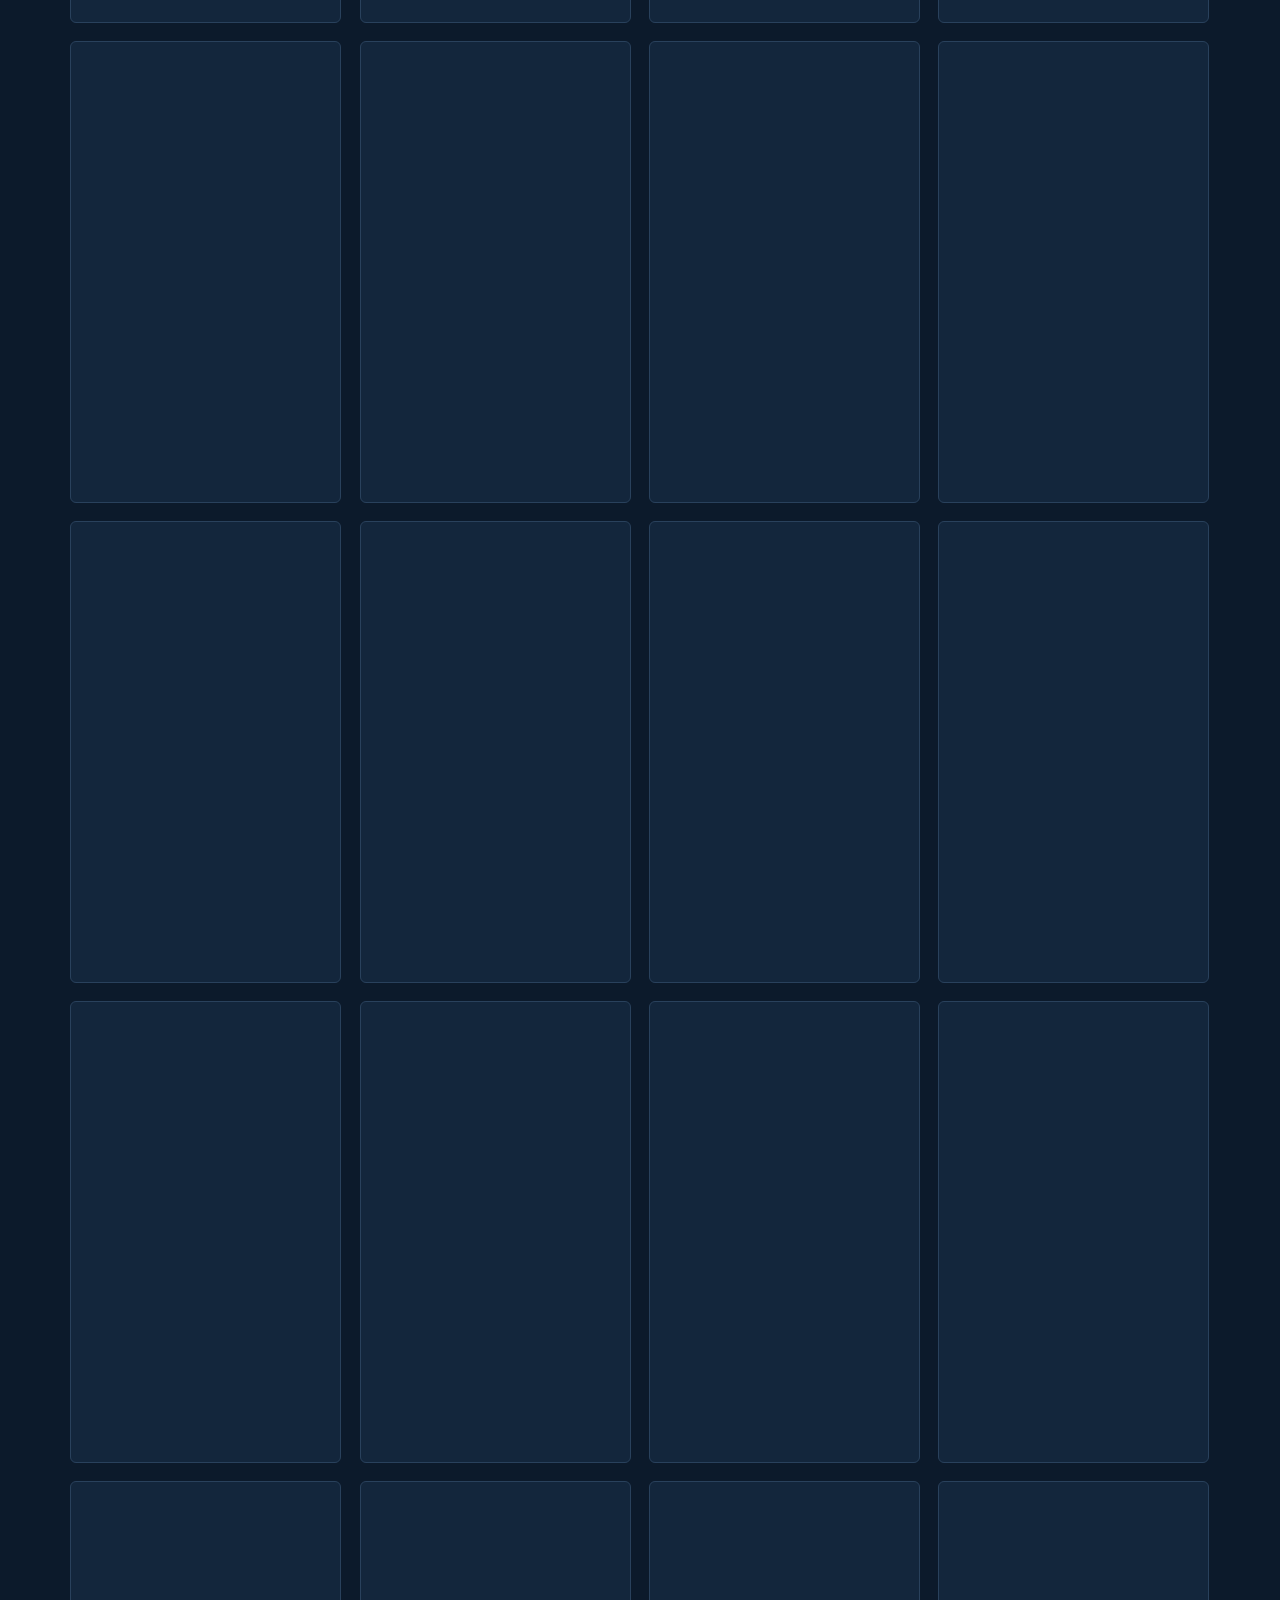
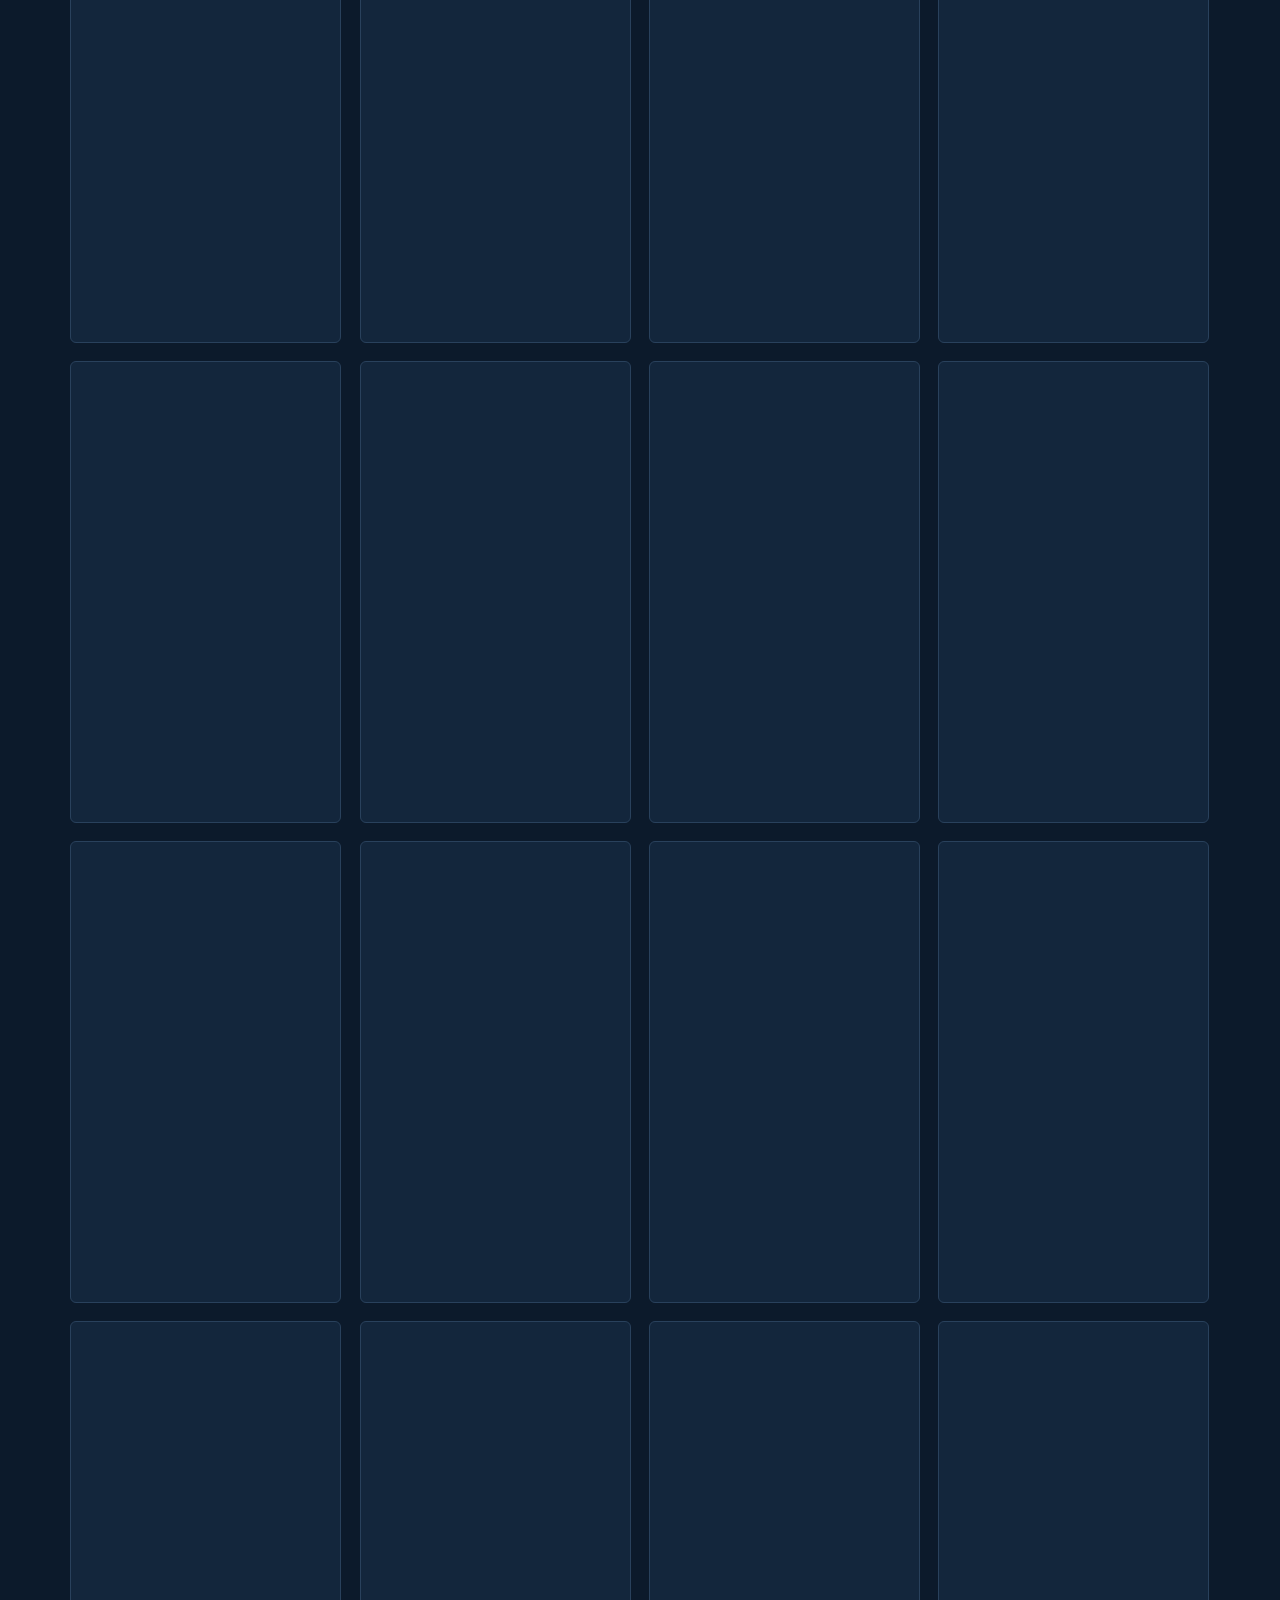
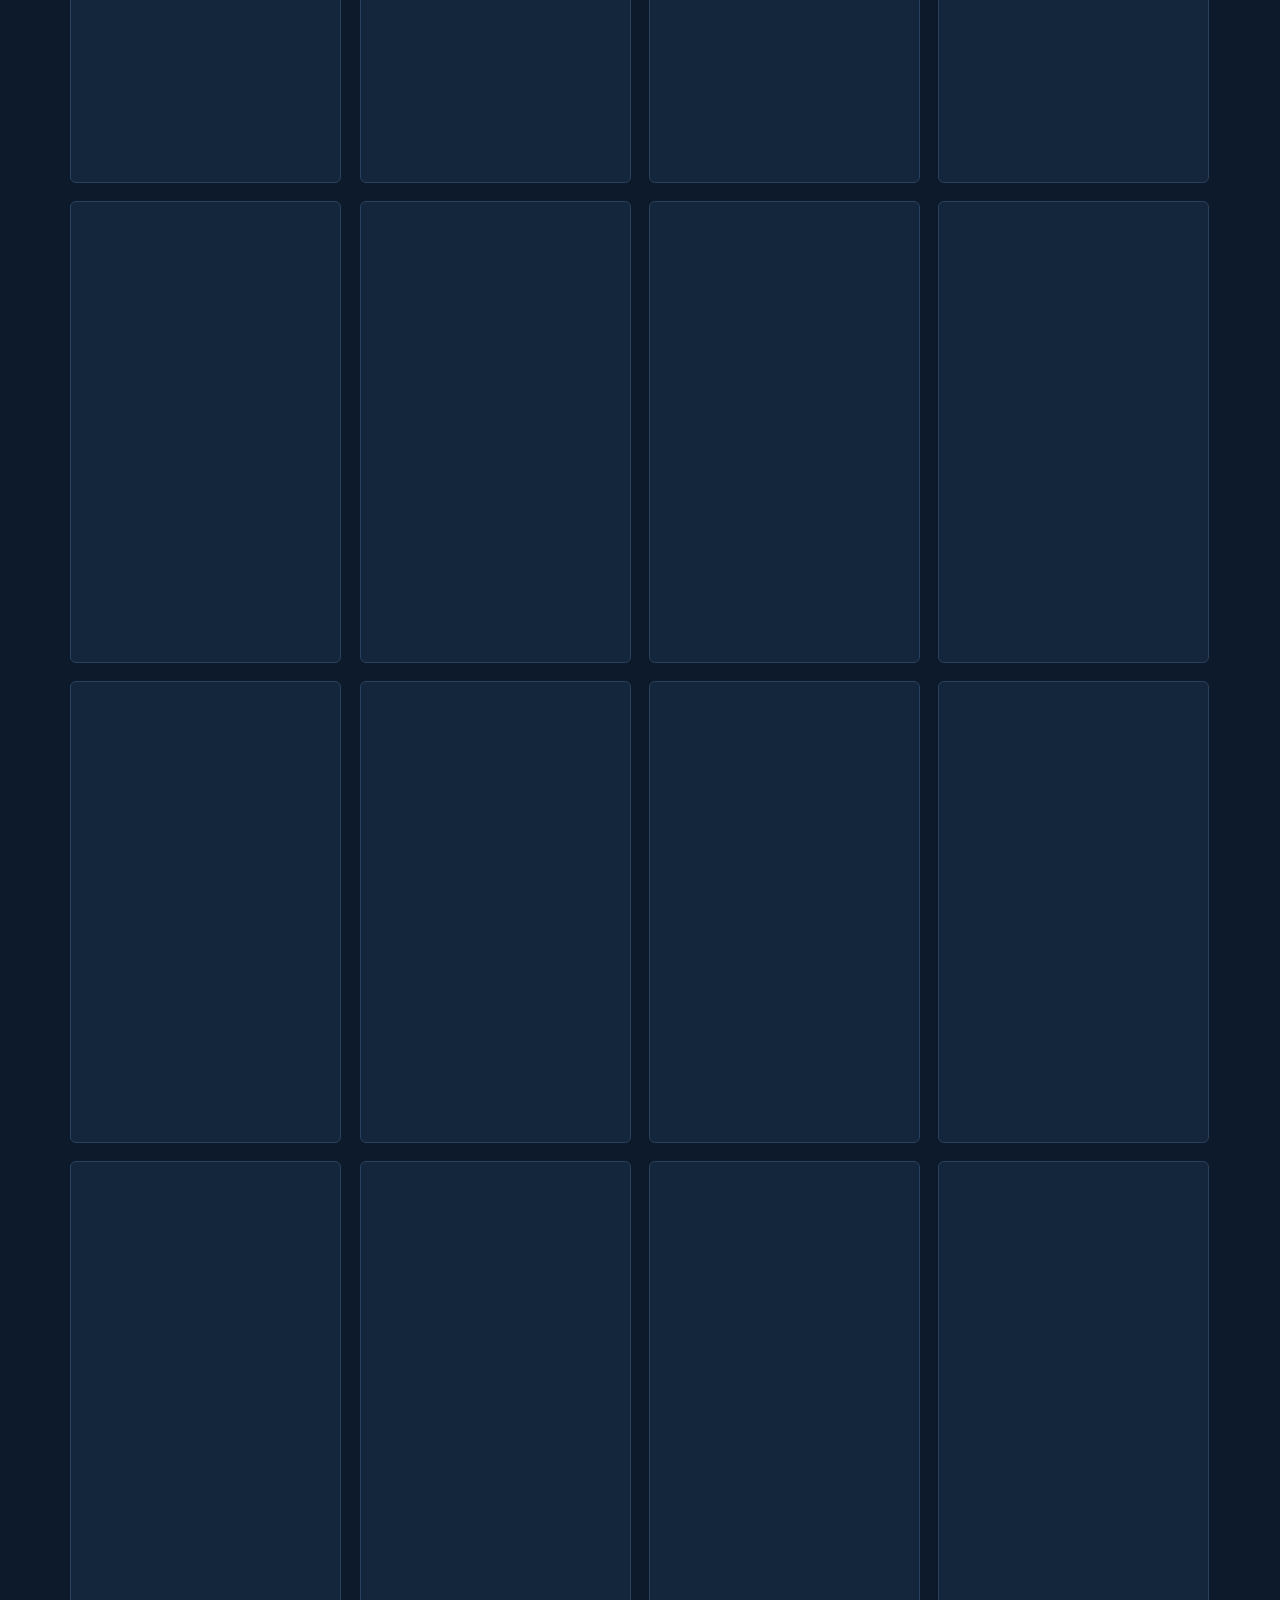
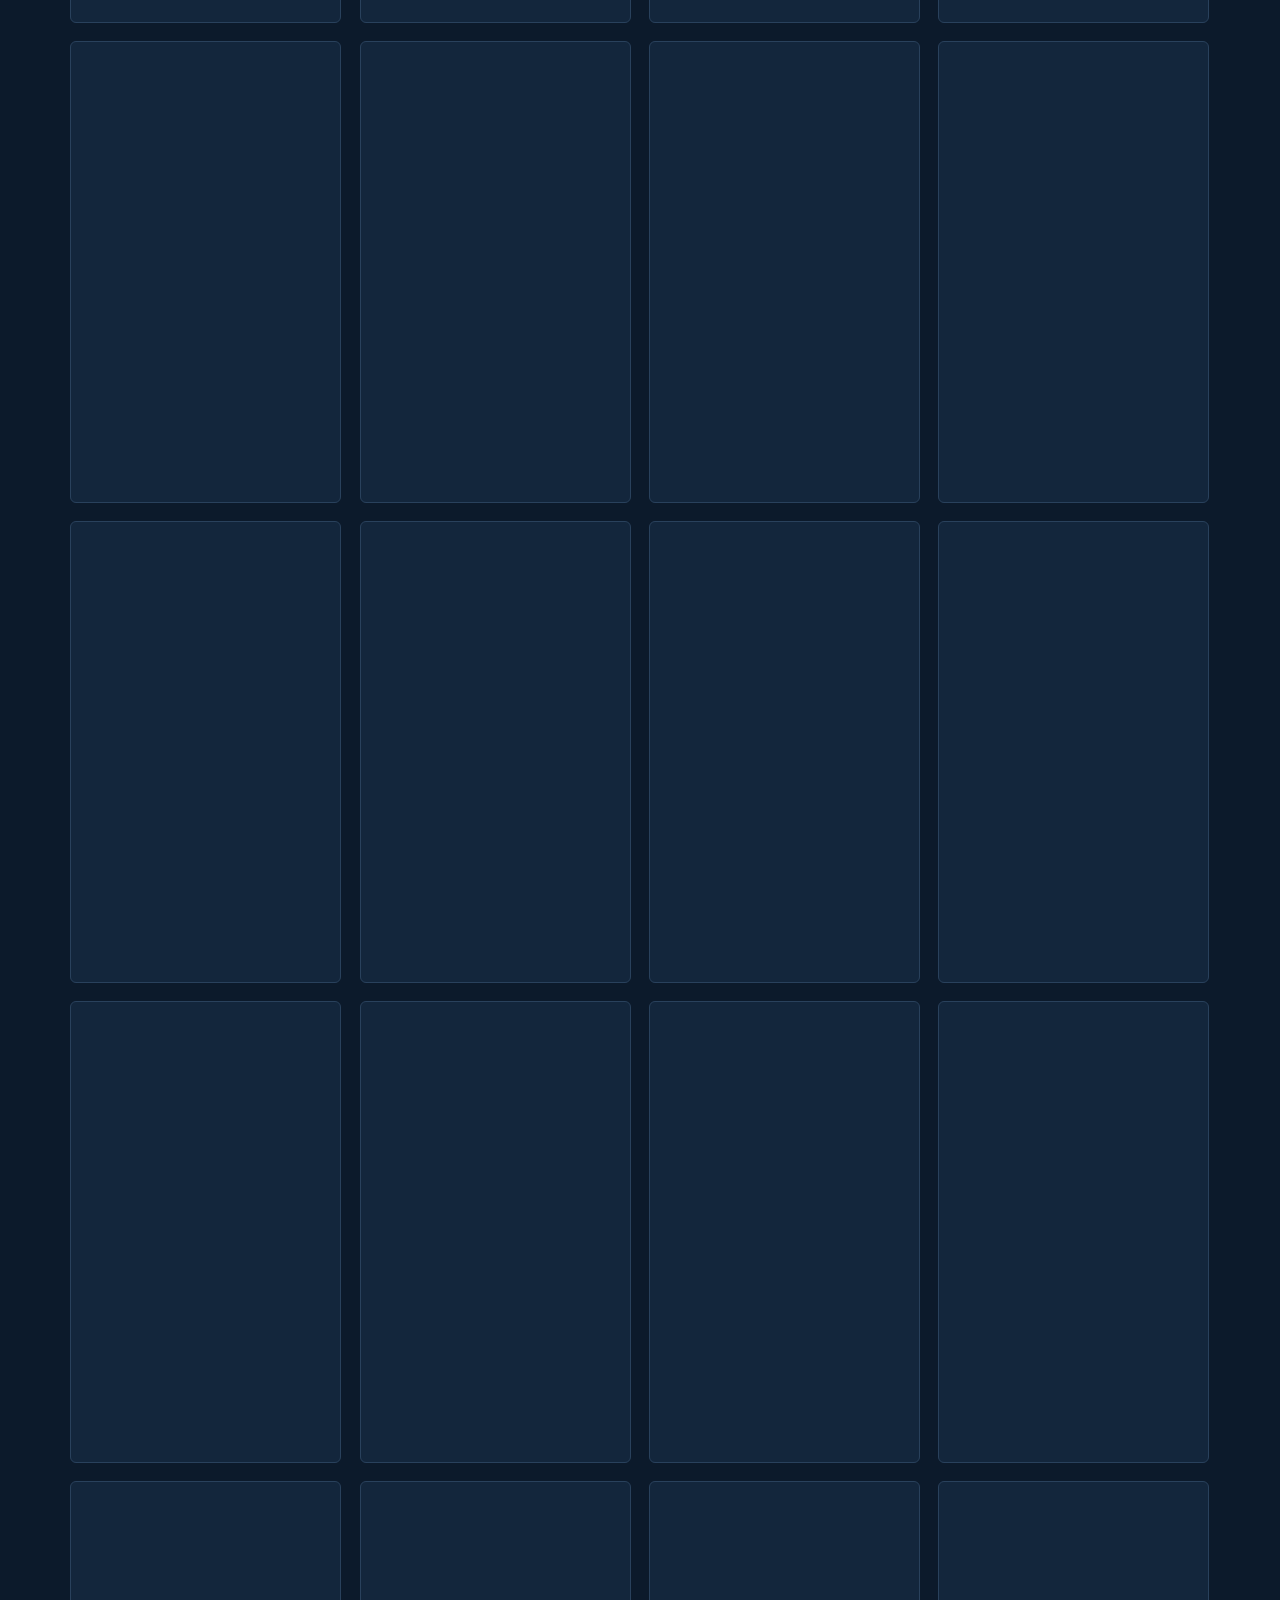
==== commit 6ae99482: "Enable live archive refresh" ====
--- a/index.html
+++ b/index.html
@@ -5,5 +5,6 @@
 <section class="section" id="latest"><div class="latest-head"><div><div class="eyebrow">Recently registered</div><h2>LATEST WORKS</h2></div><p>각 시리즈에서 가장 최근 등록된 작품 1점</p></div><div class="latest-grid" id="latestGrid"></div></section>\n<section class="section control" id="control" hidden><div class="eyebrow">Automation control</div><h2>USAGE MONITOR</h2><div class="control-grid"><div class="metric"><div class="label">오늘 완성</div><div class="value" id="mDone">—</div><div class="sub">Drive 저장 확인 기준</div></div><div class="metric"><div class="label">생성 요청</div><div class="value" id="mAttempts">—</div><div class="sub">실제 이미지 생성 시도</div></div><div class="metric"><div class="label">재생성</div><div class="value" id="mRegens">—</div><div class="sub" id="mRegenRate">재생성률 —</div></div><div class="metric"><div class="label">1장당 평균 시도</div><div class="value" id="mAvg">—</div><div class="sub">낮을수록 효율적</div></div></div><div class="series-status" id="seriesStatus"></div><p class="status-note" id="statusNote">자동화 상태 데이터를 불러오는 중…</p></section><section class="section dark" id="works"><div class="eyebrow">All works</div><h2>THE ARCHIVE</h2><div class="toolbar"><input id="q" placeholder="작품명 검색"><div class="filters" id="filters"></div></div><p class="count" id="count"></p><div class="gallery" id="gallery"></div></section><footer>ART ARCHIVE · PERSONAL ILLUSTRATION COLLECTION</footer><button class="admin-btn" id="adminBtn">ADMIN</button><div class="admin-modal" id="adminModal" aria-hidden="true"><form class="admin-box" id="adminForm"><div class="eyebrow">Private access</div><h3>ADMIN LOGIN</h3><input id="adminId" autocomplete="username" placeholder="아이디" required><input id="adminPw" type="password" autocomplete="current-password" placeholder="비밀번호" required><div class="admin-actions"><button type="button" id="adminCancel">취소</button><button class="primary" type="submit">로그인</button></div><p class="login-error" id="loginError"></p></form></div><div class="series-view" id="seriesView"><div class="series-view-head"><button class="series-home" id="seriesHome" aria-label="홈으로">◒ ART ARCHIVE</button><button id="seriesClose">← 전체 시리즈</button></div><div class="series-view-hero"><div class="eyebrow">Series collection</div><h2 id="seriesTitle"></h2><p id="seriesDesc"></p><div class="count" id="seriesWorkCount"></div></div><div class="crest-feature" id="crestFeature" hidden></div><div class="series-view-body"><div class="gallery" id="seriesGallery"></div></div></div><div class="lightbox" id="lightbox" aria-hidden="true"><button class="close" aria-label="닫기">×</button><button class="lightbox-nav prev" id="lightboxPrev" aria-label="이전 작품">‹</button><img id="lightboxImg" alt=""><button class="lightbox-nav next" id="lightboxNext" aria-label="다음 작품">›</button><div class="caption" id="lightboxCaption"></div></div><button class="scroll-top" id="scrollTopBtn" aria-label="맨 위로">↑</button>
 <script src="js/works.js"></script>
 <script src="js/app.js"></script>
+<script src="js/live-refresh.js"></script>
 <script src="js/image-optimization.js"></script>
 <script src="js/mobile.js"></script></body></html>
--- a/css/style.css
+++ b/css/style.css
@@ -4011,3 +4011,392 @@
     transition:none!important;
   }
 }
+
+
+/* PC finish v1 + intro motion v2 */
+@media (min-width:1100px){
+  /* one visual grid across the whole home page */
+  #collection>*,
+  #latest>*,
+  #works>*{
+    width:min(100%,1440px)!important;
+    margin-left:auto!important;
+    margin-right:auto!important;
+  }
+
+  #collection,#latest,#works{
+    padding-left:5.5vw!important;
+    padding-right:5.5vw!important;
+  }
+
+  /* hero: cleaner exhibition entrance */
+  .hero{
+    min-height:calc(86vh - 52px)!important;
+    padding:7vh 5vw 9vh!important;
+    background-position:center 51%!important;
+    border-bottom:1px solid rgba(12,26,43,.10)!important;
+  }
+  .hero>div{
+    width:min(760px,66vw)!important;
+    padding:38px 48px 42px!important;
+    border:1px solid rgba(255,255,255,.26)!important;
+    border-radius:6px!important;
+    background:rgba(244,239,228,.54)!important;
+    backdrop-filter:blur(3px)!important;
+    -webkit-backdrop-filter:blur(3px)!important;
+    box-shadow:0 22px 70px rgba(12,26,43,.075)!important;
+    transition:transform .45s ease,box-shadow .45s ease!important;
+  }
+  .hero .eyebrow{margin-bottom:18px!important}
+  .hero h1{
+    font-size:clamp(82px,9.2vw,142px)!important;
+    letter-spacing:-.055em!important;
+    line-height:.82!important;
+    margin:0 0 30px!important;
+  }
+  .hero p{
+    max-width:620px!important;
+    font-size:14px!important;
+    line-height:1.9!important;
+  }
+
+  /* collection: balanced two-row desktop grid */
+  #collection{
+    padding-top:88px!important;
+    padding-bottom:92px!important;
+  }
+  #collection .series{
+    grid-template-columns:repeat(6,minmax(0,1fr))!important;
+    gap:12px!important;
+    margin-top:16px!important;
+  }
+  #collection .series button{
+    min-height:84px!important;
+    padding:15px 10px!important;
+  }
+
+  /* latest: a slightly more gallery-like rhythm */
+  #latest{
+    padding-top:84px!important;
+    padding-bottom:92px!important;
+  }
+  #latest .latest-grid{
+    grid-template-columns:repeat(6,minmax(0,1fr))!important;
+    gap:16px!important;
+  }
+  #latest .latest-card{
+    min-width:0!important;
+  }
+  #latest .latest-meta{
+    padding:14px 14px 16px!important;
+  }
+
+  /* archive: stable editorial columns */
+  #works{
+    padding-top:88px!important;
+    padding-bottom:96px!important;
+  }
+  #works .gallery{
+    column-count:4!important;
+    column-width:auto!important;
+    column-gap:18px!important;
+  }
+  #works .card{
+    margin-bottom:18px!important;
+  }
+
+  /* shared hover language */
+  #collection .series button:hover,
+  #latest .latest-card:hover,
+  #works .card:hover{
+    transform:translateY(-3px)!important;
+  }
+
+  footer{
+    padding:28px 5vw 32px!important;
+    border-top:1px solid rgba(12,26,43,.09)!important;
+    opacity:.72!important;
+  }
+
+  /* intro sequence */
+  body.intro-pending>header,
+  body.intro-pending .hero>div,
+  body.intro-pending .hero-scroll{
+    opacity:0!important;
+  }
+  body.intro-pending>header{transform:translateY(-8px)!important}
+  body.intro-pending .hero>div{transform:translateY(12px)!important}
+
+  body.intro-run>header{
+    animation:archiveHeaderIn .52s cubic-bezier(.22,.8,.22,1) both!important;
+  }
+  body.intro-run .hero>div{
+    animation:archiveHeroPanelIn .62s .10s cubic-bezier(.22,.8,.22,1) both!important;
+  }
+  body.intro-run .hero .eyebrow{
+    animation:archiveHeroItemIn .46s .25s ease both!important;
+  }
+  body.intro-run .hero h1{
+    animation:archiveHeroItemIn .56s .34s cubic-bezier(.22,.8,.22,1) both!important;
+  }
+  body.intro-run .hero p{
+    animation:archiveHeroItemIn .48s .48s ease both!important;
+  }
+  body.intro-run .hero{
+    animation:archiveHeroDrift 6s .2s ease-out both!important;
+  }
+
+  .hero-scroll{
+    position:absolute!important;
+    left:50%!important;
+    bottom:22px!important;
+    transform:translateX(-50%)!important;
+    z-index:3!important;
+    display:flex!important;
+    flex-direction:column!important;
+    align-items:center!important;
+    gap:5px!important;
+    color:var(--ink)!important;
+    text-decoration:none!important;
+    font:700 8px/1 Arial,sans-serif!important;
+    letter-spacing:.28em!important;
+    opacity:.55!important;
+    transition:opacity .25s ease,transform .25s ease!important;
+  }
+  .hero-scroll span{
+    font-size:13px!important;
+    letter-spacing:0!important;
+    animation:archiveScrollNudge 1.7s ease-in-out infinite!important;
+  }
+  body.intro-run .hero-scroll{
+    animation:archiveScrollIn .5s .78s ease both!important;
+  }
+  .hero-scroll.is-hidden{
+    opacity:0!important;
+    transform:translate(-50%,7px)!important;
+    pointer-events:none!important;
+  }
+
+  .hero.hero-shifted>div{
+    transform:translateY(-7px)!important;
+    box-shadow:0 16px 54px rgba(12,26,43,.065)!important;
+  }
+
+  /* image arrival: no sudden pop */
+  #latestGrid .latest-card img,
+  #gallery .card img{
+    opacity:.72!important;
+    filter:saturate(.92) contrast(.98)!important;
+    transition:opacity .28s ease,filter .32s ease,transform .35s ease!important;
+  }
+  #latestGrid .latest-card img.img-ready,
+  #gallery .card img.img-ready{
+    opacity:1!important;
+    filter:none!important;
+  }
+}
+
+@media (min-width:1100px) and (max-width:1299px){
+  #latest .latest-grid{grid-template-columns:repeat(5,minmax(0,1fr))!important}
+}
+
+@keyframes archiveHeaderIn{
+  from{opacity:0;transform:translateY(-8px)}
+  to{opacity:1;transform:translateY(0)}
+}
+@keyframes archiveHeroPanelIn{
+  from{opacity:0;transform:translateY(12px);filter:blur(2px)}
+  to{opacity:1;transform:translateY(0);filter:blur(0)}
+}
+@keyframes archiveHeroItemIn{
+  from{opacity:0;transform:translateY(8px)}
+  to{opacity:1;transform:translateY(0)}
+}
+@keyframes archiveHeroDrift{
+  from{background-position:center 52%}
+  to{background-position:center 49%}
+}
+@keyframes archiveScrollIn{
+  from{opacity:0;transform:translate(-50%,7px)}
+  to{opacity:.55;transform:translate(-50%,0)}
+}
+@keyframes archiveScrollNudge{
+  0%,100%{transform:translateY(0)}
+  50%{transform:translateY(4px)}
+}
+
+@media (prefers-reduced-motion:reduce){
+  body.intro-pending>header,
+  body.intro-pending .hero>div,
+  body.intro-pending .hero-scroll{
+    opacity:1!important;
+    transform:none!important;
+  }
+  body.intro-run>header,
+  body.intro-run .hero,
+  body.intro-run .hero>div,
+  body.intro-run .hero .eyebrow,
+  body.intro-run .hero h1,
+  body.intro-run .hero p,
+  body.intro-run .hero-scroll,
+  .hero-scroll span{
+    animation:none!important;
+  }
+}
+
+
+/* PC UI polish v3 — archive grid, sticky tools, typography */
+@media (min-width:1100px){
+  /* consistent section-title hierarchy */
+  #collection>.eyebrow,
+  #latest .eyebrow,
+  #works>.eyebrow{
+    font-size:10px!important;
+    line-height:1.4!important;
+    letter-spacing:.32em!important;
+    margin-bottom:10px!important;
+  }
+  #collection>h2,
+  #latest h2,
+  #works>h2{
+    font-size:clamp(38px,4vw,58px)!important;
+    line-height:1!important;
+    letter-spacing:-.035em!important;
+    margin-top:0!important;
+    margin-bottom:30px!important;
+  }
+
+  /* archive controls stay available while browsing */
+  #works .toolbar{
+    position:sticky!important;
+    top:62px!important;
+    z-index:4!important;
+    margin-bottom:18px!important;
+    padding:10px!important;
+    background:rgba(12,26,43,.92)!important;
+    border-color:rgba(174,189,202,.20)!important;
+    backdrop-filter:blur(10px)!important;
+    -webkit-backdrop-filter:blur(10px)!important;
+    box-shadow:0 8px 22px rgba(0,0,0,.10)!important;
+  }
+
+  /* true multi-column archive grid */
+  #works #gallery{
+    columns:unset!important;
+    column-count:unset!important;
+    column-width:unset!important;
+    display:grid!important;
+    grid-template-columns:repeat(4,minmax(0,1fr))!important;
+    align-items:start!important;
+    gap:18px!important;
+  }
+  #works #gallery .card{
+    width:100%!important;
+    min-width:0!important;
+    margin:0!important;
+    break-inside:auto!important;
+    contain:layout paint style!important;
+    content-visibility:auto!important;
+    contain-intrinsic-size:360px 460px!important;
+  }
+  #works #gallery .card img{
+    width:100%!important;
+    height:auto!important;
+    min-height:0!important;
+    display:block!important;
+  }
+  #works #gallery .card .meta{
+    min-height:68px!important;
+    padding:13px 14px 14px!important;
+  }
+  #works #gallery .card .meta b{
+    min-height:0!important;
+    font-size:16px!important;
+    line-height:1.35!important;
+    display:-webkit-box!important;
+    -webkit-box-orient:vertical!important;
+    -webkit-line-clamp:2!important;
+    overflow:hidden!important;
+  }
+  #works #gallery .card .meta small{
+    margin-top:5px!important;
+    font-size:9px!important;
+    letter-spacing:.14em!important;
+  }
+
+  /* keep keyboard focus as polished as hover */
+  #series button:focus-visible,
+  #filters button:focus-visible,
+  #works .toolbar input:focus-visible{
+    outline:2px solid rgba(184,195,208,.85)!important;
+    outline-offset:2px!important;
+  }
+}
+
+@media (min-width:1600px){
+  #works #gallery{
+    grid-template-columns:repeat(5,minmax(0,1fr))!important;
+  }
+}
+
+
+/* PC UI polish v4 — compact header, tactile cards, active filters, placeholders */
+@media (min-width:1100px){
+  body>header{
+    transition:height .22s ease,min-height .22s ease,background .22s ease,box-shadow .22s ease!important;
+  }
+  body>header.compact{
+    height:44px!important;
+    min-height:44px!important;
+    background:rgba(244,239,228,.96)!important;
+    box-shadow:0 1px 0 rgba(12,26,43,.10),0 6px 18px rgba(12,26,43,.045)!important;
+  }
+  body>header.compact .logo{
+    transform:scale(.96)!important;
+    transform-origin:left center!important;
+  }
+
+  #series button:active,
+  #latestGrid .latest-card:active,
+  #gallery .card:active{
+    transform:translateY(-1px) scale(.992)!important;
+  }
+
+  #filters button{
+    opacity:.68!important;
+    background:rgba(255,255,255,.02)!important;
+    border-color:rgba(184,195,208,.34)!important;
+    color:#eef3f7!important;
+  }
+  #filters button:hover{
+    opacity:.92!important;
+  }
+  #filters button.active{
+    opacity:1!important;
+    background:#eef3f7!important;
+    color:#102238!important;
+    border-color:#eef3f7!important;
+    box-shadow:0 5px 14px rgba(0,0,0,.16)!important;
+  }
+
+  #gallery .card img,
+  #latestGrid .latest-card img{
+    background:
+      linear-gradient(110deg,rgba(255,255,255,.025) 8%,rgba(255,255,255,.07) 18%,rgba(255,255,255,.025) 33%),
+      #182d46!important;
+    background-size:200% 100%!important;
+  }
+  #gallery .card img:not(.img-ready),
+  #latestGrid .latest-card img:not(.img-ready){
+    animation:archiveImgPlaceholder 1.35s linear infinite!important;
+  }
+  #gallery .card img.img-ready,
+  #latestGrid .latest-card img.img-ready{
+    animation:none!important;
+  }
+}
+
+@keyframes archiveImgPlaceholder{
+  from{background-position:200% 0}
+  to{background-position:-200% 0}
+}
